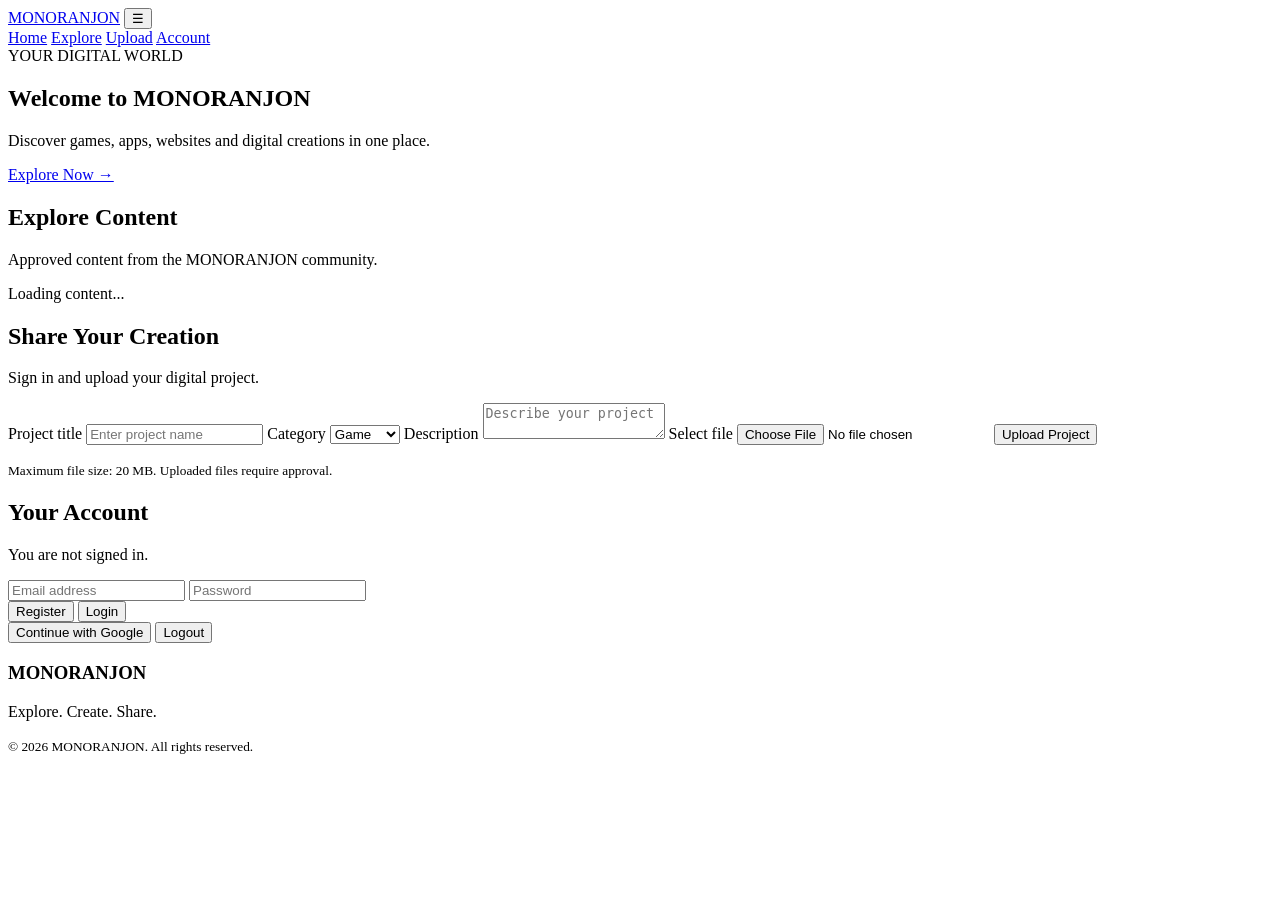
==== index.html @ ef58f699 "index.html" ====
<!DOCTYPE html>
<html lang="bn">
<head>
  <meta charset="UTF-8">
  <meta name="viewport" content="width=device-width, initial-scale=1.0">
  <meta name="theme-color" content="#101027">
  <title>MONORANJON — Digital World</title>
  <link rel="stylesheet" href="style.css">
</head>
<body>
  <header class="header">
    <a class="logo" href="/">MONO<span>RANJON</span></a>
    <button id="menuBtn" class="menu-btn">☰</button>
    <nav id="nav">
      <a href="#home">Home</a>
      <a href="#explore">Explore</a>
      <a href="#upload">Upload</a>
      <a href="#account">Account</a>
    </nav>
  </header>

  <main>
    <section class="hero" id="home">
      <div class="hero-content">
        <span class="tag">YOUR DIGITAL WORLD</span>
        <h1>Welcome to <span>MONORANJON</span></h1>
        <p>Discover games, apps, websites and digital creations in one place.</p>
        <a href="#explore" class="primary-btn">Explore Now →</a>
      </div>
    </section>

    <section class="section" id="explore">
      <h2>Explore Content</h2>
      <p class="muted">Approved content from the MONORANJON community.</p>
      <div id="contentList" class="content-grid">
        <p>Loading content...</p>
      </div>
    </section>

    <section class="section upload-section" id="upload">
      <h2>Share Your Creation</h2>
      <p class="muted">Sign in and upload your digital project.</p>

      <div class="panel">
        <label>Project title</label>
        <input id="title" type="text" placeholder="Enter project name">

        <label>Category</label>
        <select id="category">
          <option value="game">Game</option>
          <option value="app">App</option>
          <option value="website">Website</option>
          <option value="other">Other</option>
        </select>

        <label>Description</label>
        <textarea id="description" placeholder="Describe your project"></textarea>

        <label>Select file</label>
        <input id="file" type="file"
          accept=".zip,.html,.pdf,.png,.jpg,.jpeg,.mp4">

        <button id="uploadBtn" class="primary-btn full">
          Upload Project
        </button>
        <p id="uploadMessage" class="message"></p>
        <small>Maximum file size: 20 MB. Uploaded files require approval.</small>
      </div>
    </section>

    <section class="section" id="account">
      <h2>Your Account</h2>
      <div class="panel">
        <p id="userStatus">You are not signed in.</p>
        <input id="email" type="email" placeholder="Email address">
        <input id="password" type="password" placeholder="Password">
        <div class="button-row">
          <button id="registerBtn" class="primary-btn">Register</button>
          <button id="loginBtn" class="secondary-btn">Login</button>
        </div>
        <button id="googleBtn" class="google-btn">Continue with Google</button>
        <button id="logoutBtn" class="secondary-btn full hidden">Logout</button>
        <p id="authMessage" class="message"></p>
      </div>
    </section>
  </main>

  <footer>
    <h3>MONORANJON</h3>
    <p>Explore. Create. Share.</p>
    <small>© 2026 MONORANJON. All rights reserved.</small>
  </footer>

  <script type="module" src="app.js"></script>
</body>
</html>
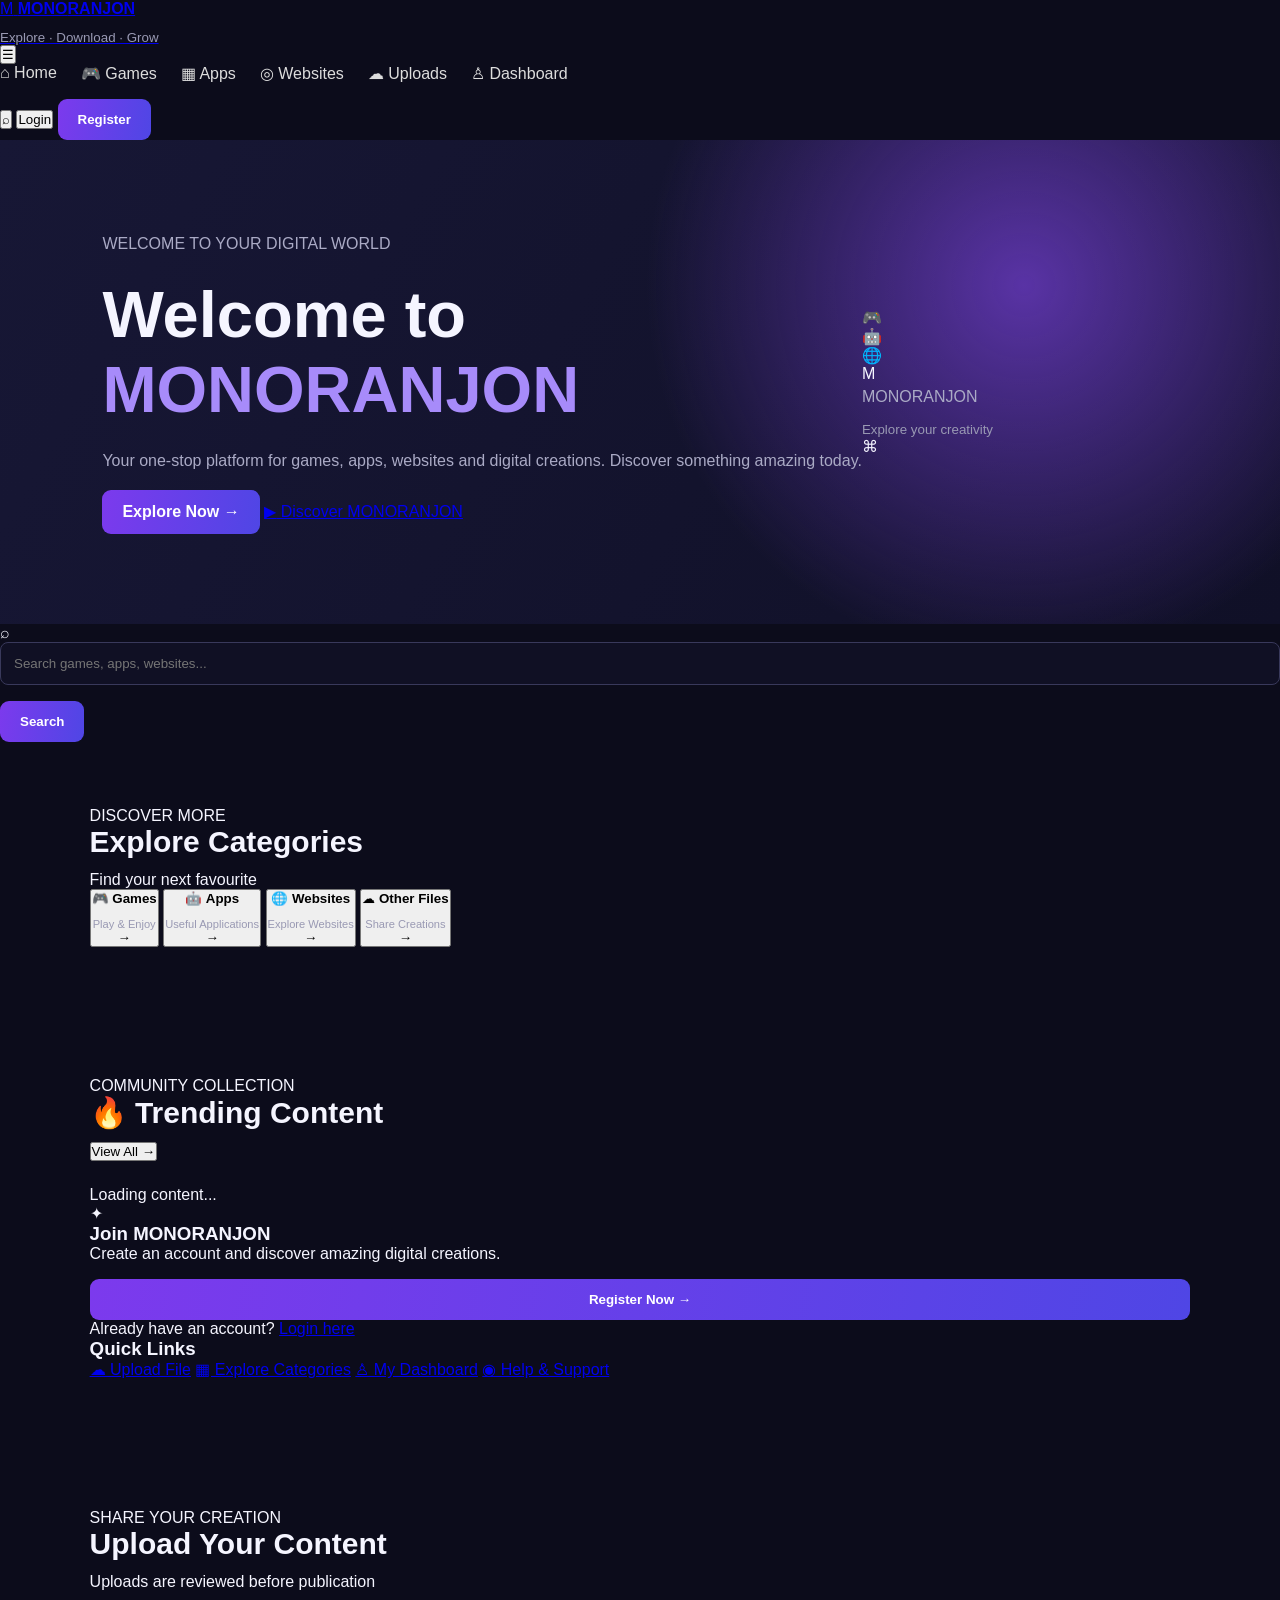
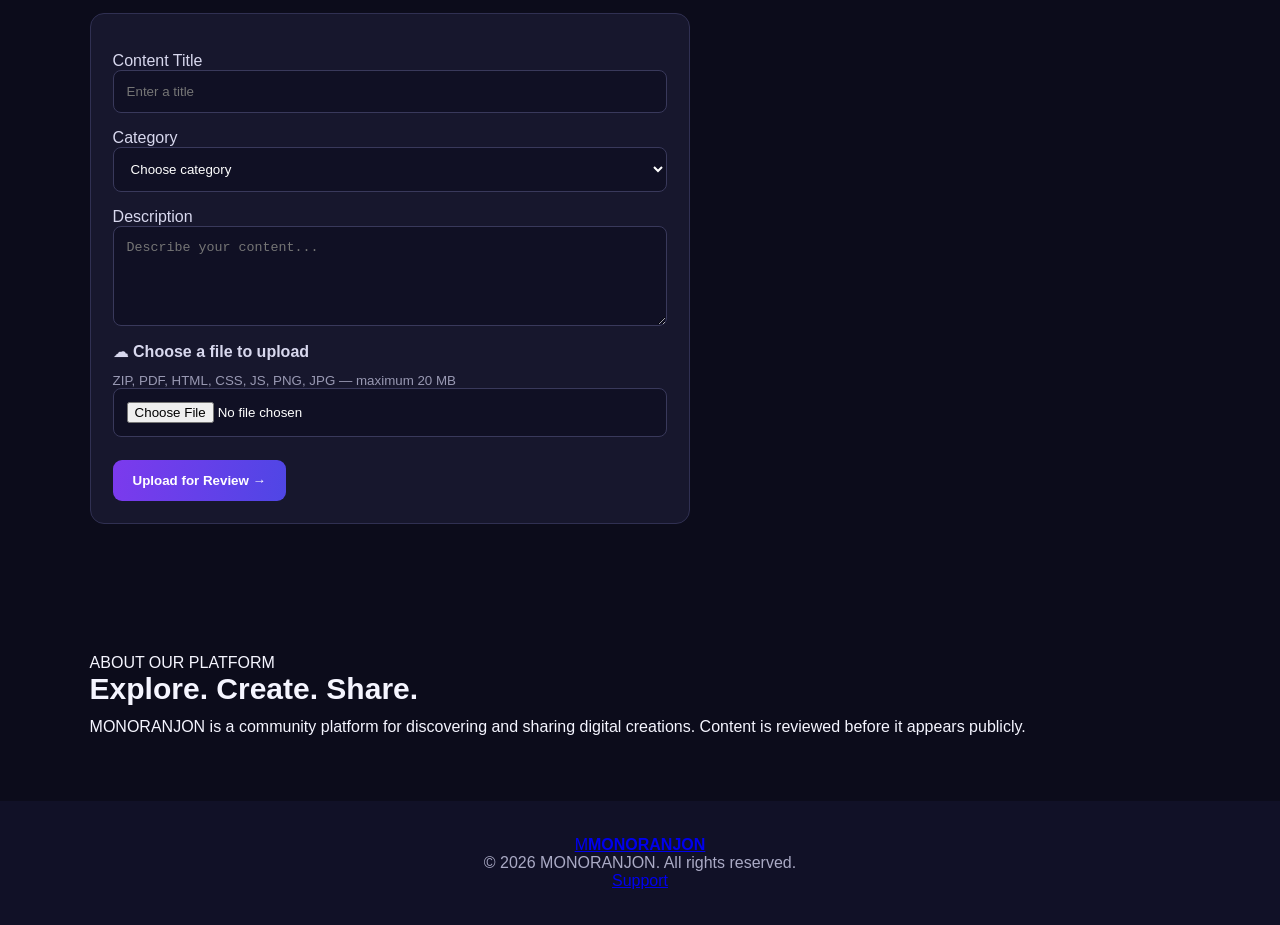
==== commit 60c05d38: "index.html" ====
--- a/index.html
+++ b/index.html
@@ -1,96 +1,222 @@
 <!DOCTYPE html>
-<html lang="bn">
+<html lang="en">
 <head>
   <meta charset="UTF-8">
   <meta name="viewport" content="width=device-width, initial-scale=1.0">
-  <meta name="theme-color" content="#101027">
-  <title>MONORANJON — Digital World</title>
+  <meta name="theme-color" content="#08071b">
+  <meta name="description" content="MONORANJON - Explore games, apps, websites and digital creations.">
+  <title>MONORANJON — Explore • Download • Grow</title>
   <link rel="stylesheet" href="style.css">
 </head>
 <body>
-  <header class="header">
-    <a class="logo" href="/">MONO<span>RANJON</span></a>
-    <button id="menuBtn" class="menu-btn">☰</button>
-    <nav id="nav">
-      <a href="#home">Home</a>
-      <a href="#explore">Explore</a>
-      <a href="#upload">Upload</a>
-      <a href="#account">Account</a>
-    </nav>
-  </header>
-
-  <main>
-    <section class="hero" id="home">
-      <div class="hero-content">
-        <span class="tag">YOUR DIGITAL WORLD</span>
-        <h1>Welcome to <span>MONORANJON</span></h1>
-        <p>Discover games, apps, websites and digital creations in one place.</p>
-        <a href="#explore" class="primary-btn">Explore Now →</a>
-      </div>
-    </section>
-
-    <section class="section" id="explore">
-      <h2>Explore Content</h2>
-      <p class="muted">Approved content from the MONORANJON community.</p>
-      <div id="contentList" class="content-grid">
-        <p>Loading content...</p>
-      </div>
-    </section>
-
-    <section class="section upload-section" id="upload">
-      <h2>Share Your Creation</h2>
-      <p class="muted">Sign in and upload your digital project.</p>
-
-      <div class="panel">
-        <label>Project title</label>
-        <input id="title" type="text" placeholder="Enter project name">
-
-        <label>Category</label>
-        <select id="category">
-          <option value="game">Game</option>
-          <option value="app">App</option>
-          <option value="website">Website</option>
-          <option value="other">Other</option>
-        </select>
-
-        <label>Description</label>
-        <textarea id="description" placeholder="Describe your project"></textarea>
-
-        <label>Select file</label>
-        <input id="file" type="file"
-          accept=".zip,.html,.pdf,.png,.jpg,.jpeg,.mp4">
-
-        <button id="uploadBtn" class="primary-btn full">
-          Upload Project
-        </button>
-        <p id="uploadMessage" class="message"></p>
-        <small>Maximum file size: 20 MB. Uploaded files require approval.</small>
-      </div>
-    </section>
-
-    <section class="section" id="account">
-      <h2>Your Account</h2>
-      <div class="panel">
-        <p id="userStatus">You are not signed in.</p>
-        <input id="email" type="email" placeholder="Email address">
-        <input id="password" type="password" placeholder="Password">
-        <div class="button-row">
-          <button id="registerBtn" class="primary-btn">Register</button>
-          <button id="loginBtn" class="secondary-btn">Login</button>
+
+<header class="topbar">
+  <a class="brand" href="index.html">
+    <span class="brand-icon">M</span>
+    <span><strong>MONO<span>RANJON</span></strong><small>Explore · Download · Grow</small></span>
+  </a>
+
+  <button class="menu-toggle" id="menuToggle" aria-label="Open menu">☰</button>
+
+  <nav class="nav" id="mainNav">
+    <a class="active" href="#home">⌂ Home</a>
+    <a href="#categories">🎮 Games</a>
+    <a href="#categories">▦ Apps</a>
+    <a href="#categories">◎ Websites</a>
+    <a href="#upload">☁ Uploads</a>
+    <a href="#account">♙ Dashboard</a>
+  </nav>
+
+  <div class="top-actions">
+    <button class="icon-btn" id="searchFocus" aria-label="Search">⌕</button>
+    <button class="outline-btn" id="loginOpen">Login</button>
+    <button class="primary-btn" id="registerOpen">Register</button>
+    <button class="outline-btn hidden" id="logoutBtn">Logout</button>
+  </div>
+</header>
+
+<main>
+  <section class="hero" id="home">
+    <div class="hero-copy">
+      <p class="eyebrow">WELCOME TO YOUR DIGITAL WORLD</p>
+      <h1>Welcome to<br><span>MONORANJON</span></h1>
+      <p class="hero-description">
+        Your one-stop platform for games, apps, websites and digital creations.
+        Discover something amazing today.
+      </p>
+      <div class="hero-buttons">
+        <a class="primary-btn large-btn" href="#categories">Explore Now <span>→</span></a>
+        <a class="watch-link" href="#about"><span class="play-icon">▶</span> Discover MONORANJON</a>
+      </div>
+    </div>
+    <div class="hero-art">
+      <div class="orbit orbit-one"></div>
+      <div class="orbit orbit-two"></div>
+      <div class="floating-symbol symbol-game">🎮</div>
+      <div class="floating-symbol symbol-app">🤖</div>
+      <div class="floating-symbol symbol-web">🌐</div>
+      <div class="laptop">
+        <div class="laptop-screen">
+          <div class="screen-logo">M</div>
+          <p>MONORANJON</p>
+          <small>Explore your creativity</small>
         </div>
-        <button id="googleBtn" class="google-btn">Continue with Google</button>
-        <button id="logoutBtn" class="secondary-btn full hidden">Logout</button>
-        <p id="authMessage" class="message"></p>
-      </div>
-    </section>
-  </main>
-
-  <footer>
-    <h3>MONORANJON</h3>
-    <p>Explore. Create. Share.</p>
-    <small>© 2026 MONORANJON. All rights reserved.</small>
-  </footer>
-
-  <script type="module" src="app.js"></script>
+        <div class="laptop-base"></div>
+      </div>
+      <div class="floating-symbol symbol-code">⌘</div>
+    </div>
+  </section>
+
+  <section class="search-wrap">
+    <form class="search-box" id="searchForm">
+      <span>⌕</span>
+      <input id="searchInput" type="search" placeholder="Search games, apps, websites...">
+      <button class="primary-btn" type="submit">Search</button>
+    </form>
+  </section>
+
+  <section class="section" id="categories">
+    <div class="section-heading">
+      <div>
+        <p class="eyebrow">DISCOVER MORE</p>
+        <h2>Explore Categories</h2>
+      </div>
+      <span class="section-note">Find your next favourite</span>
+    </div>
+
+    <div class="category-grid">
+      <button class="category-card purple" data-category="game">
+        <span class="category-icon">🎮</span>
+        <span><strong>Games</strong><small>Play & Enjoy</small></span>
+        <b>→</b>
+      </button>
+      <button class="category-card blue" data-category="app">
+        <span class="category-icon">🤖</span>
+        <span><strong>Apps</strong><small>Useful Applications</small></span>
+        <b>→</b>
+      </button>
+      <button class="category-card green" data-category="website">
+        <span class="category-icon">🌐</span>
+        <span><strong>Websites</strong><small>Explore Websites</small></span>
+        <b>→</b>
+      </button>
+      <button class="category-card orange" data-category="other">
+        <span class="category-icon">☁</span>
+        <span><strong>Other Files</strong><small>Share Creations</small></span>
+        <b>→</b>
+      </button>
+    </div>
+  </section>
+
+  <section class="section content-layout" id="trending">
+    <div class="main-content">
+      <div class="section-heading">
+        <div>
+          <p class="eyebrow">COMMUNITY COLLECTION</p>
+          <h2>🔥 Trending Content</h2>
+        </div>
+        <button class="text-btn" id="showAllBtn">View All →</button>
+      </div>
+      <div class="content-grid" id="contentList">
+        <div class="empty-state">Loading content...</div>
+      </div>
+      <p class="status-message" id="contentMessage"></p>
+    </div>
+
+    <aside class="sidebar">
+      <div class="join-card" id="account">
+        <div class="join-icon">✦</div>
+        <h3 id="accountTitle">Join MONORANJON</h3>
+        <p id="accountDescription">Create an account and discover amazing digital creations.</p>
+        <button class="primary-btn full" id="sideRegister">Register Now →</button>
+        <p class="small-center" id="accountHint">Already have an account? <a href="#" id="sideLogin">Login here</a></p>
+      </div>
+
+      <div class="quick-card">
+        <h3>Quick Links</h3>
+        <a href="#upload">☁ Upload File</a>
+        <a href="#categories">▦ Explore Categories</a>
+        <a href="dashboard.html">♙ My Dashboard</a>
+        <a href="support.html">◉ Help & Support</a>
+      </div>
+    </aside>
+  </section>
+
+  <section class="section upload-section" id="upload">
+    <div class="section-heading">
+      <div>
+        <p class="eyebrow">SHARE YOUR CREATION</p>
+        <h2>Upload Your Content</h2>
+      </div>
+      <span class="section-note">Uploads are reviewed before publication</span>
+    </div>
+
+    <form class="upload-form panel" id="uploadForm">
+      <div class="form-grid">
+        <label>Content Title
+          <input id="uploadTitle" type="text" maxlength="80" placeholder="Enter a title" required>
+        </label>
+        <label>Category
+          <select id="uploadCategory" required>
+            <option value="">Choose category</option>
+            <option value="game">Game</option>
+            <option value="app">App</option>
+            <option value="website">Website</option>
+            <option value="other">Other</option>
+          </select>
+        </label>
+      </div>
+      <label>Description
+        <textarea id="uploadDescription" maxlength="500" rows="3" placeholder="Describe your content..." required></textarea>
+      </label>
+      <label class="file-picker">
+        <span class="file-icon">☁</span>
+        <strong>Choose a file to upload</strong>
+        <small id="fileName">ZIP, PDF, HTML, CSS, JS, PNG, JPG — maximum 20 MB</small>
+        <input id="uploadFile" type="file" required>
+      </label>
+      <button class="primary-btn large-btn" id="uploadBtn" type="submit">Upload for Review →</button>
+      <p class="status-message" id="uploadMessage"></p>
+    </form>
+  </section>
+
+  <section class="section about-section" id="about">
+    <p class="eyebrow">ABOUT OUR PLATFORM</p>
+    <h2>Explore. Create. Share.</h2>
+    <p>MONORANJON is a community platform for discovering and sharing digital creations. Content is reviewed before it appears publicly.</p>
+  </section>
+</main>
+
+<footer class="footer">
+  <a class="brand" href="#home"><span class="brand-icon">M</span><strong>MONORANJON</strong></a>
+  <p>© 2026 MONORANJON. All rights reserved.</p>
+  <a href="support.html">Support</a>
+</footer>
+
+<!-- Authentication dialog -->
+<dialog class="auth-dialog" id="authDialog">
+  <button class="dialog-close" id="dialogClose" aria-label="Close">×</button>
+  <div class="dialog-logo">M</div>
+  <h2 id="authHeading">Welcome Back</h2>
+  <p class="muted" id="authSubheading">Login to your account</p>
+
+  <form id="authForm">
+    <label id="nameLabel" class="hidden">Your Name
+      <input id="authName" type="text" placeholder="Your name">
+    </label>
+    <label>Email
+      <input id="authEmail" type="email" placeholder="Email address" required>
+    </label>
+    <label>Password
+      <input id="authPassword" type="password" minlength="6" placeholder="At least 6 characters" required>
+    </label>
+    <button class="primary-btn full" id="authSubmit" type="submit">Login</button>
+  </form>
+  <button class="google-btn full" id="googleBtn">Continue with Google</button>
+  <p class="status-message" id="authMessage"></p>
+  <p class="small-center" id="authSwitch">New here? <a href="#" id="switchAuth">Create an account</a></p>
+</dialog>
+
+<script type="module" src="app.js"></script>
 </body>
 </html>
--- a/style.css
+++ b/style.css
@@ -0,0 +1,212 @@
+* {
+  box-sizing: border-box;
+  margin: 0;
+  padding: 0;
+}
+
+html { scroll-behavior: smooth; }
+
+body {
+  background: #0c0c1b;
+  color: #f5f5ff;
+  font-family: Arial, sans-serif;
+}
+
+.header {
+  position: sticky;
+  top: 0;
+  z-index: 10;
+  display: flex;
+  justify-content: space-between;
+  align-items: center;
+  padding: 18px 7%;
+  background: #111127;
+  border-bottom: 1px solid #29294a;
+}
+
+.logo {
+  color: white;
+  font-size: 22px;
+  font-weight: 900;
+  text-decoration: none;
+}
+
+.logo span, .hero h1 span { color: #a78bfa; }
+
+nav {
+  display: flex;
+  gap: 24px;
+}
+
+nav a {
+  color: #ddd;
+  text-decoration: none;
+}
+
+nav a:hover { color: #a78bfa; }
+
+.menu-btn {
+  display: none;
+  background: transparent;
+  border: 0;
+  color: white;
+  font-size: 25px;
+}
+
+.hero {
+  min-height: 430px;
+  padding: 90px 8%;
+  display: flex;
+  align-items: center;
+  background:
+    radial-gradient(circle at 80% 30%, #5933a5, transparent 35%),
+    linear-gradient(120deg, #171735, #101027);
+}
+
+.hero-content { max-width: 700px; }
+
+.tag {
+  color: #c4b5fd;
+  letter-spacing: 3px;
+  font-size: 12px;
+}
+
+.hero h1 {
+  font-size: clamp(36px, 7vw, 65px);
+  margin: 20px 0;
+}
+
+.hero p, .muted {
+  color: #aaaac5;
+  line-height: 1.7;
+}
+
+.primary-btn, .secondary-btn, .google-btn {
+  display: inline-block;
+  padding: 13px 20px;
+  border: 0;
+  border-radius: 9px;
+  cursor: pointer;
+  font-weight: bold;
+  margin-top: 16px;
+  text-decoration: none;
+}
+
+.primary-btn {
+  color: white;
+  background: linear-gradient(100deg, #7c3aed, #4f46e5);
+}
+
+.secondary-btn {
+  color: white;
+  background: #343451;
+}
+
+.google-btn {
+  color: white;
+  background: #282843;
+  width: 100%;
+}
+
+.section {
+  padding: 65px 7%;
+}
+
+.section h2 {
+  font-size: 30px;
+  margin-bottom: 12px;
+}
+
+.content-grid {
+  display: grid;
+  grid-template-columns: repeat(auto-fit, minmax(220px, 1fr));
+  gap: 18px;
+  margin-top: 25px;
+}
+
+.content-card, .panel {
+  padding: 22px;
+  background: #17172d;
+  border: 1px solid #303052;
+  border-radius: 14px;
+}
+
+.content-card h3 { margin-bottom: 10px; }
+.content-card p { color: #aaaac5; line-height: 1.6; }
+.content-card a { color: #c4b5fd; display: inline-block; margin-top: 12px; }
+
+.panel {
+  max-width: 600px;
+  margin-top: 22px;
+}
+
+label {
+  display: block;
+  margin-top: 16px;
+  margin-bottom: 7px;
+  color: #d8d8ee;
+}
+
+input, select, textarea {
+  display: block;
+  width: 100%;
+  padding: 13px;
+  border: 1px solid #39395b;
+  border-radius: 8px;
+  background: #101024;
+  color: white;
+  outline: none;
+}
+
+textarea {
+  min-height: 100px;
+  resize: vertical;
+}
+
+input:focus, textarea:focus, select:focus {
+  border-color: #a78bfa;
+}
+
+.full { width: 100%; }
+
+.button-row {
+  display: flex;
+  gap: 12px;
+}
+
+.message {
+  color: #c4b5fd;
+  margin-top: 12px;
+  overflow-wrap: anywhere;
+}
+
+small { color: #9999b3; display: block; margin-top: 12px; }
+.hidden { display: none !important; }
+
+footer {
+  text-align: center;
+  padding: 35px 15px;
+  background: #111127;
+  color: #aaaac5;
+}
+
+footer h3 { color: white; margin-bottom: 10px; }
+
+@media(max-width: 650px) {
+  .header { padding: 16px 5%; }
+  .menu-btn { display: block; }
+  nav {
+    display: none;
+    position: absolute;
+    top: 60px;
+    left: 0;
+    width: 100%;
+    padding: 20px;
+    background: #111127;
+    flex-direction: column;
+  }
+  nav.open { display: flex; }
+  .hero { padding: 75px 6%; }
+  .section { padding: 45px 6%; }
+  .button-row { flex-direction: column; gap: 0; }
+}
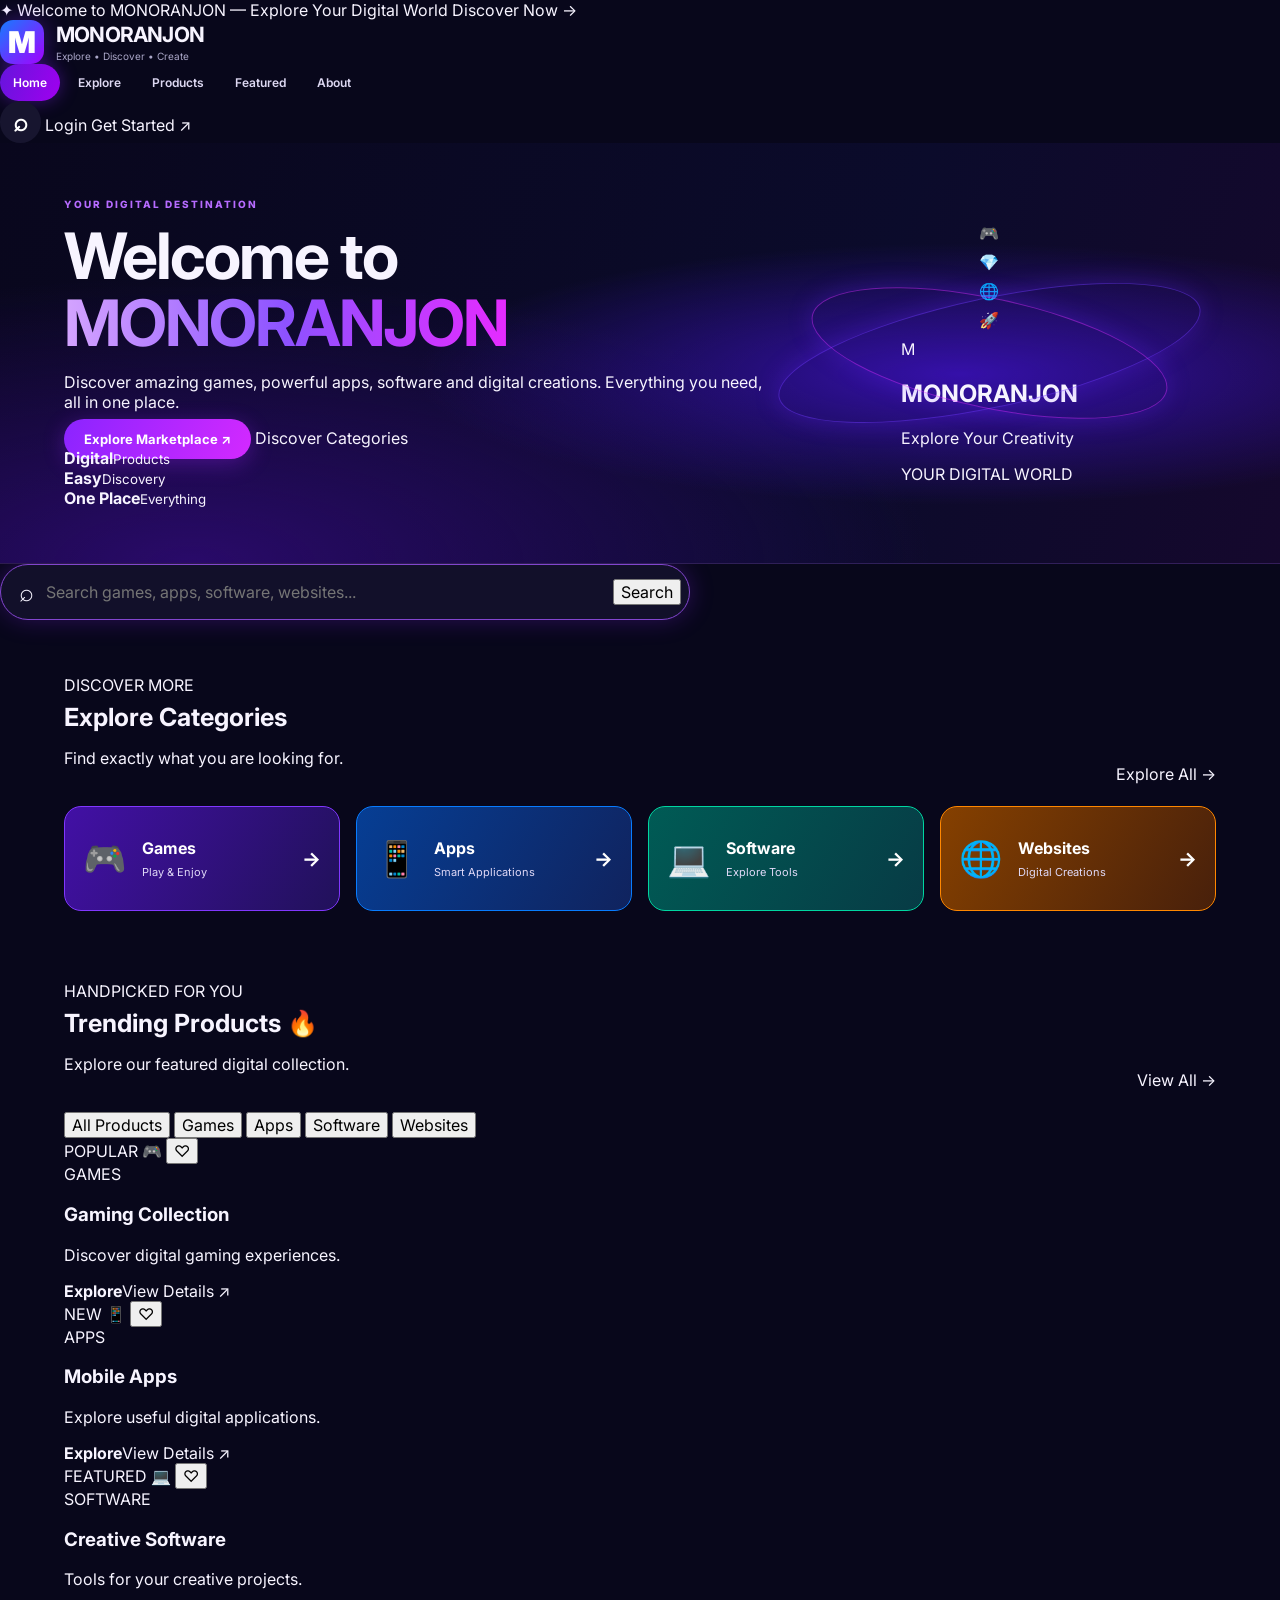
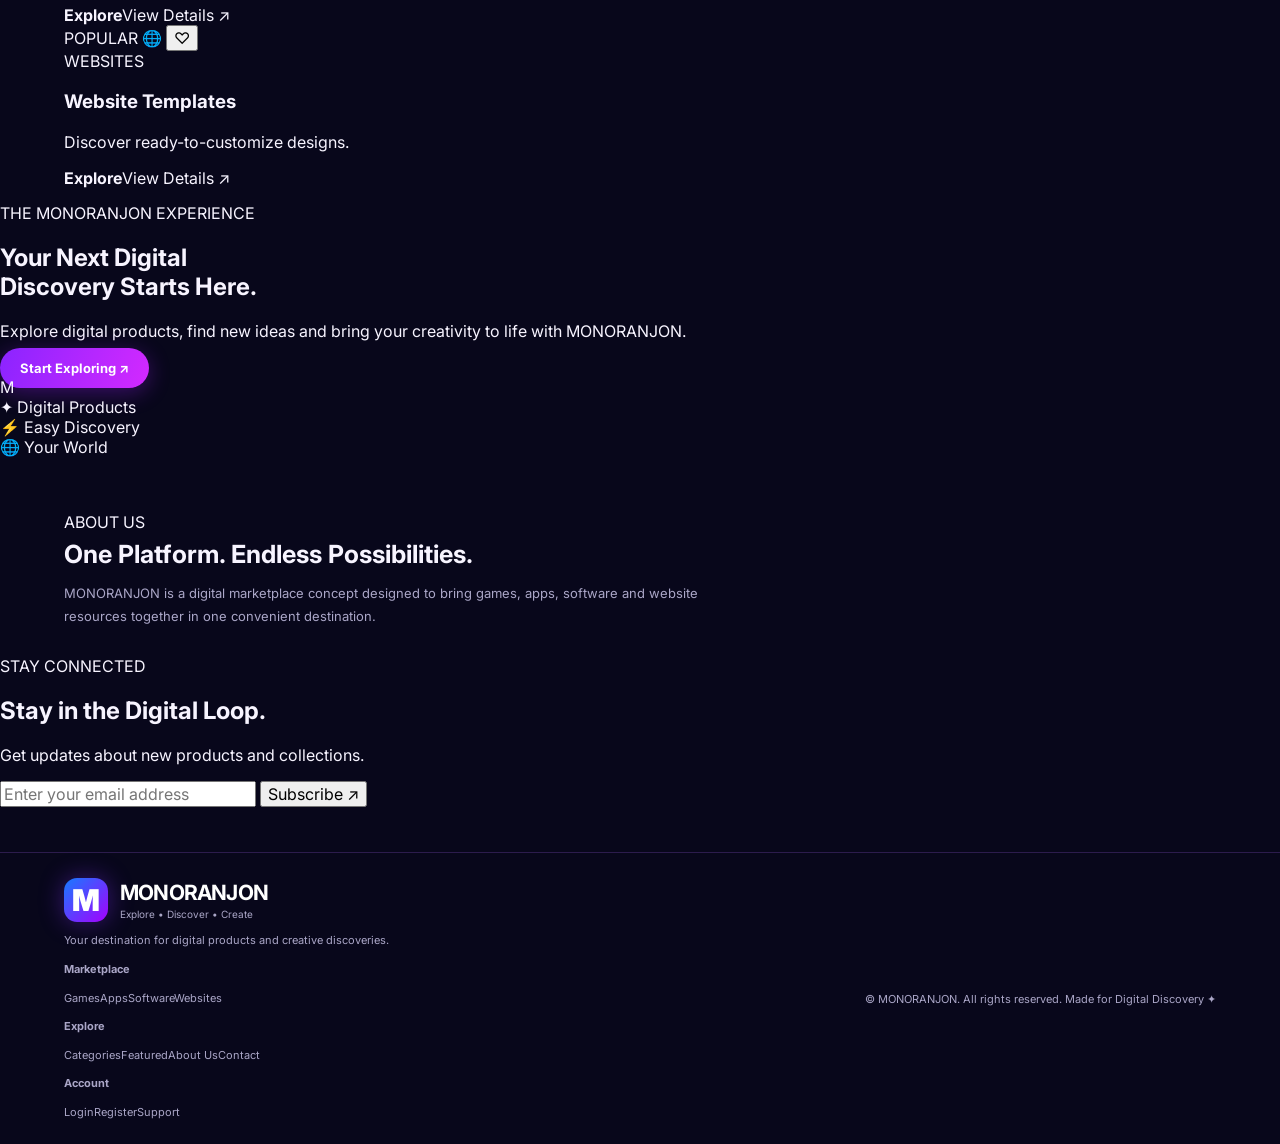
==== commit 23677046: "index.html" ====
--- a/index.html
+++ b/index.html
@@ -3,220 +3,269 @@
 <head>
   <meta charset="UTF-8">
   <meta name="viewport" content="width=device-width, initial-scale=1.0">
-  <meta name="theme-color" content="#08071b">
-  <meta name="description" content="MONORANJON - Explore games, apps, websites and digital creations.">
-  <title>MONORANJON — Explore • Download • Grow</title>
+  <meta name="theme-color" content="#090817">
+  <meta name="description" content="MONORANJON - Discover games, apps, software and digital products.">
+  <title>MONORANJON — Digital Marketplace</title>
+  <link rel="preconnect" href="https://fonts.googleapis.com">
+  <link rel="preconnect" href="https://fonts.gstatic.com" crossorigin>
+  <link href="https://fonts.googleapis.com/css2?family=Inter:wght@400;500;600;700;800;900&display=swap" rel="stylesheet">
   <link rel="stylesheet" href="style.css">
 </head>
 <body>
 
-<header class="topbar">
-  <a class="brand" href="index.html">
-    <span class="brand-icon">M</span>
-    <span><strong>MONO<span>RANJON</span></strong><small>Explore · Download · Grow</small></span>
-  </a>
-
-  <button class="menu-toggle" id="menuToggle" aria-label="Open menu">☰</button>
-
-  <nav class="nav" id="mainNav">
-    <a class="active" href="#home">⌂ Home</a>
-    <a href="#categories">🎮 Games</a>
-    <a href="#categories">▦ Apps</a>
-    <a href="#categories">◎ Websites</a>
-    <a href="#upload">☁ Uploads</a>
-    <a href="#account">♙ Dashboard</a>
-  </nav>
-
-  <div class="top-actions">
-    <button class="icon-btn" id="searchFocus" aria-label="Search">⌕</button>
-    <button class="outline-btn" id="loginOpen">Login</button>
-    <button class="primary-btn" id="registerOpen">Register</button>
-    <button class="outline-btn hidden" id="logoutBtn">Logout</button>
+  <div class="announcement">
+    <span>✦</span> Welcome to MONORANJON — Explore Your Digital World
+    <span class="announcement-link">Discover Now →</span>
   </div>
-</header>
-
-<main>
-  <section class="hero" id="home">
-    <div class="hero-copy">
-      <p class="eyebrow">WELCOME TO YOUR DIGITAL WORLD</p>
-      <h1>Welcome to<br><span>MONORANJON</span></h1>
-      <p class="hero-description">
-        Your one-stop platform for games, apps, websites and digital creations.
-        Discover something amazing today.
-      </p>
-      <div class="hero-buttons">
-        <a class="primary-btn large-btn" href="#categories">Explore Now <span>→</span></a>
-        <a class="watch-link" href="#about"><span class="play-icon">▶</span> Discover MONORANJON</a>
-      </div>
+
+  <header class="header">
+    <a class="brand" href="#home">
+      <span class="brand-icon">M</span>
+      <span class="brand-text">
+        <strong>MONORANJON</strong>
+        <small>Explore • Discover • Create</small>
+      </span>
+    </a>
+
+    <button class="menu-toggle" id="menuToggle" aria-label="Toggle menu">☰</button>
+
+    <nav class="nav" id="nav">
+      <a class="active" href="#home">Home</a>
+      <a href="#categories">Explore</a>
+      <a href="#products">Products</a>
+      <a href="#featured">Featured</a>
+      <a href="#about">About</a>
+    </nav>
+
+    <div class="header-actions">
+      <button class="icon-btn" id="headerSearch" aria-label="Search">⌕</button>
+      <a class="login-btn" href="#account">Login</a>
+      <a class="signup-btn" href="#account">Get Started ↗</a>
     </div>
-    <div class="hero-art">
-      <div class="orbit orbit-one"></div>
-      <div class="orbit orbit-two"></div>
-      <div class="floating-symbol symbol-game">🎮</div>
-      <div class="floating-symbol symbol-app">🤖</div>
-      <div class="floating-symbol symbol-web">🌐</div>
-      <div class="laptop">
-        <div class="laptop-screen">
-          <div class="screen-logo">M</div>
-          <p>MONORANJON</p>
-          <small>Explore your creativity</small>
-        </div>
-        <div class="laptop-base"></div>
-      </div>
-      <div class="floating-symbol symbol-code">⌘</div>
-    </div>
-  </section>
-
-  <section class="search-wrap">
-    <form class="search-box" id="searchForm">
-      <span>⌕</span>
-      <input id="searchInput" type="search" placeholder="Search games, apps, websites...">
-      <button class="primary-btn" type="submit">Search</button>
-    </form>
-  </section>
-
-  <section class="section" id="categories">
-    <div class="section-heading">
-      <div>
-        <p class="eyebrow">DISCOVER MORE</p>
-        <h2>Explore Categories</h2>
-      </div>
-      <span class="section-note">Find your next favourite</span>
-    </div>
-
-    <div class="category-grid">
-      <button class="category-card purple" data-category="game">
-        <span class="category-icon">🎮</span>
-        <span><strong>Games</strong><small>Play & Enjoy</small></span>
-        <b>→</b>
-      </button>
-      <button class="category-card blue" data-category="app">
-        <span class="category-icon">🤖</span>
-        <span><strong>Apps</strong><small>Useful Applications</small></span>
-        <b>→</b>
-      </button>
-      <button class="category-card green" data-category="website">
-        <span class="category-icon">🌐</span>
-        <span><strong>Websites</strong><small>Explore Websites</small></span>
-        <b>→</b>
-      </button>
-      <button class="category-card orange" data-category="other">
-        <span class="category-icon">☁</span>
-        <span><strong>Other Files</strong><small>Share Creations</small></span>
-        <b>→</b>
-      </button>
-    </div>
-  </section>
-
-  <section class="section content-layout" id="trending">
-    <div class="main-content">
+  </header>
+
+  <main>
+    <section class="hero" id="home">
+      <div class="hero-glow"></div>
+      <div class="hero-content">
+        <div class="eyebrow"><span class="live-dot"></span> YOUR DIGITAL DESTINATION</div>
+        <h1>Welcome to<br><span>MONORANJON</span></h1>
+        <p>
+          Discover amazing games, powerful apps, software and
+          digital creations. Everything you need, all in one place.
+        </p>
+        <div class="hero-actions">
+          <a href="#products" class="primary-btn">Explore Marketplace ↗</a>
+          <a href="#categories" class="secondary-btn">Discover Categories</a>
+        </div>
+        <div class="hero-stats">
+          <div><strong>Digital</strong><small>Products</small></div>
+          <div><strong>Easy</strong><small>Discovery</small></div>
+          <div><strong>One Place</strong><small>Everything</small></div>
+        </div>
+      </div>
+
+      <div class="hero-art">
+        <div class="orbit orbit-one"></div>
+        <div class="orbit orbit-two"></div>
+        <div class="float-icon float-one">🎮</div>
+        <div class="float-icon float-two">💎</div>
+        <div class="float-icon float-three">🌐</div>
+        <div class="float-icon float-four">🚀</div>
+        <div class="digital-card">
+          <div class="card-logo">M</div>
+          <h2>MONORANJON</h2>
+          <p>Explore Your Creativity</p>
+          <div class="card-line"></div>
+          <span class="card-caption">YOUR DIGITAL WORLD</span>
+        </div>
+      </div>
+    </section>
+
+    <section class="search-section">
+      <div class="search-box">
+        <span>⌕</span>
+        <input id="searchInput" type="search"
+          placeholder="Search games, apps, software, websites...">
+        <button id="searchButton">Search</button>
+      </div>
+    </section>
+
+    <section class="section" id="categories">
       <div class="section-heading">
         <div>
-          <p class="eyebrow">COMMUNITY COLLECTION</p>
-          <h2>🔥 Trending Content</h2>
-        </div>
-        <button class="text-btn" id="showAllBtn">View All →</button>
-      </div>
-      <div class="content-grid" id="contentList">
-        <div class="empty-state">Loading content...</div>
-      </div>
-      <p class="status-message" id="contentMessage"></p>
+          <span class="section-label">DISCOVER MORE</span>
+          <h2>Explore Categories</h2>
+          <p>Find exactly what you are looking for.</p>
+        </div>
+        <a href="#products" class="view-link">Explore All →</a>
+      </div>
+
+      <div class="category-grid">
+        <button class="category-card purple" data-category="Games">
+          <span class="category-icon">🎮</span>
+          <span><strong>Games</strong><small>Play & Enjoy</small></span>
+          <b>→</b>
+        </button>
+        <button class="category-card blue" data-category="Apps">
+          <span class="category-icon">📱</span>
+          <span><strong>Apps</strong><small>Smart Applications</small></span>
+          <b>→</b>
+        </button>
+        <button class="category-card green" data-category="Software">
+          <span class="category-icon">💻</span>
+          <span><strong>Software</strong><small>Explore Tools</small></span>
+          <b>→</b>
+        </button>
+        <button class="category-card orange" data-category="Websites">
+          <span class="category-icon">🌐</span>
+          <span><strong>Websites</strong><small>Digital Creations</small></span>
+          <b>→</b>
+        </button>
+      </div>
+    </section>
+
+    <section class="section products-section" id="products">
+      <div class="section-heading">
+        <div>
+          <span class="section-label">HANDPICKED FOR YOU</span>
+          <h2>Trending Products <span class="fire">🔥</span></h2>
+          <p>Explore our featured digital collection.</p>
+        </div>
+        <a href="#products" class="view-link" id="resetProducts">View All →</a>
+      </div>
+
+      <div class="filter-bar">
+        <button class="filter active" data-filter="All">All Products</button>
+        <button class="filter" data-filter="Games">Games</button>
+        <button class="filter" data-filter="Apps">Apps</button>
+        <button class="filter" data-filter="Software">Software</button>
+        <button class="filter" data-filter="Websites">Websites</button>
+      </div>
+
+      <div class="product-grid" id="productGrid">
+        <article class="product-card" data-category="Games" data-name="gaming collection">
+          <div class="product-image game-image">
+            <span class="product-tag">POPULAR</span>
+            <span class="product-emoji">🎮</span>
+            <button class="heart-btn" aria-label="Save product">♡</button>
+          </div>
+          <div class="product-info">
+            <span class="product-category">GAMES</span>
+            <h3>Gaming Collection</h3>
+            <p>Discover digital gaming experiences.</p>
+            <div class="product-bottom">
+              <strong>Explore</strong><a href="#contact">View Details ↗</a>
+            </div>
+          </div>
+        </article>
+
+        <article class="product-card" data-category="Apps" data-name="mobile app collection">
+          <div class="product-image app-image">
+            <span class="product-tag">NEW</span>
+            <span class="product-emoji">📱</span>
+            <button class="heart-btn" aria-label="Save product">♡</button>
+          </div>
+          <div class="product-info">
+            <span class="product-category">APPS</span>
+            <h3>Mobile Apps</h3>
+            <p>Explore useful digital applications.</p>
+            <div class="product-bottom">
+              <strong>Explore</strong><a href="#contact">View Details ↗</a>
+            </div>
+          </div>
+        </article>
+
+        <article class="product-card" data-category="Software" data-name="creative software tools">
+          <div class="product-image software-image">
+            <span class="product-tag">FEATURED</span>
+            <span class="product-emoji">💻</span>
+            <button class="heart-btn" aria-label="Save product">♡</button>
+          </div>
+          <div class="product-info">
+            <span class="product-category">SOFTWARE</span>
+            <h3>Creative Software</h3>
+            <p>Tools for your creative projects.</p>
+            <div class="product-bottom">
+              <strong>Explore</strong><a href="#contact">View Details ↗</a>
+            </div>
+          </div>
+        </article>
+
+        <article class="product-card" data-category="Websites" data-name="website templates">
+          <div class="product-image website-image">
+            <span class="product-tag">POPULAR</span>
+            <span class="product-emoji">🌐</span>
+            <button class="heart-btn" aria-label="Save product">♡</button>
+          </div>
+          <div class="product-info">
+            <span class="product-category">WEBSITES</span>
+            <h3>Website Templates</h3>
+            <p>Discover ready-to-customize designs.</p>
+            <div class="product-bottom">
+              <strong>Explore</strong><a href="#contact">View Details ↗</a>
+            </div>
+          </div>
+        </article>
+      </div>
+      <p class="empty-message" id="emptyMessage" hidden>No matching products found. Try another search.</p>
+    </section>
+
+    <section class="featured-section" id="featured">
+      <div class="featured-copy">
+        <span class="section-label">THE MONORANJON EXPERIENCE</span>
+        <h2>Your Next Digital<br><span>Discovery Starts Here.</span></h2>
+        <p>Explore digital products, find new ideas and bring your creativity to life with MONORANJON.</p>
+        <a href="#products" class="primary-btn">Start Exploring ↗</a>
+      </div>
+      <div class="featured-visual">
+        <div class="feature-orb">M</div>
+        <div class="feature-chip chip-a">✦ Digital Products</div>
+        <div class="feature-chip chip-b">⚡ Easy Discovery</div>
+        <div class="feature-chip chip-c">🌐 Your World</div>
+      </div>
+    </section>
+
+    <section class="section about-section" id="about">
+      <span class="section-label">ABOUT US</span>
+      <h2>One Platform. Endless Possibilities.</h2>
+      <p>MONORANJON is a digital marketplace concept designed to bring games, apps, software and website resources together in one convenient destination.</p>
+    </section>
+
+    <section class="newsletter" id="contact">
+      <div>
+        <span class="section-label">STAY CONNECTED</span>
+        <h2>Stay in the Digital Loop.</h2>
+        <p>Get updates about new products and collections.</p>
+      </div>
+      <form id="newsletterForm">
+        <input type="email" placeholder="Enter your email address" required>
+        <button type="submit">Subscribe ↗</button>
+      </form>
+    </section>
+  </main>
+
+  <footer class="footer">
+    <div class="footer-main">
+      <div class="footer-brand">
+        <a class="brand" href="#home">
+          <span class="brand-icon">M</span>
+          <span class="brand-text"><strong>MONORANJON</strong><small>Explore • Discover • Create</small></span>
+        </a>
+        <p>Your destination for digital products and creative discoveries.</p>
+      </div>
+      <div><h4>Marketplace</h4><a href="#products">Games</a><a href="#products">Apps</a><a href="#products">Software</a><a href="#products">Websites</a></div>
+      <div><h4>Explore</h4><a href="#categories">Categories</a><a href="#featured">Featured</a><a href="#about">About Us</a><a href="#contact">Contact</a></div>
+      <div><h4>Account</h4><a href="#account">Login</a><a href="#account">Register</a><a href="#contact">Support</a></div>
     </div>
-
-    <aside class="sidebar">
-      <div class="join-card" id="account">
-        <div class="join-icon">✦</div>
-        <h3 id="accountTitle">Join MONORANJON</h3>
-        <p id="accountDescription">Create an account and discover amazing digital creations.</p>
-        <button class="primary-btn full" id="sideRegister">Register Now →</button>
-        <p class="small-center" id="accountHint">Already have an account? <a href="#" id="sideLogin">Login here</a></p>
-      </div>
-
-      <div class="quick-card">
-        <h3>Quick Links</h3>
-        <a href="#upload">☁ Upload File</a>
-        <a href="#categories">▦ Explore Categories</a>
-        <a href="dashboard.html">♙ My Dashboard</a>
-        <a href="support.html">◉ Help & Support</a>
-      </div>
-    </aside>
-  </section>
-
-  <section class="section upload-section" id="upload">
-    <div class="section-heading">
-      <div>
-        <p class="eyebrow">SHARE YOUR CREATION</p>
-        <h2>Upload Your Content</h2>
-      </div>
-      <span class="section-note">Uploads are reviewed before publication</span>
+    <div class="footer-bottom">
+      <span>© <span id="year"></span> MONORANJON. All rights reserved.</span>
+      <span>Made for Digital Discovery ✦</span>
     </div>
-
-    <form class="upload-form panel" id="uploadForm">
-      <div class="form-grid">
-        <label>Content Title
-          <input id="uploadTitle" type="text" maxlength="80" placeholder="Enter a title" required>
-        </label>
-        <label>Category
-          <select id="uploadCategory" required>
-            <option value="">Choose category</option>
-            <option value="game">Game</option>
-            <option value="app">App</option>
-            <option value="website">Website</option>
-            <option value="other">Other</option>
-          </select>
-        </label>
-      </div>
-      <label>Description
-        <textarea id="uploadDescription" maxlength="500" rows="3" placeholder="Describe your content..." required></textarea>
-      </label>
-      <label class="file-picker">
-        <span class="file-icon">☁</span>
-        <strong>Choose a file to upload</strong>
-        <small id="fileName">ZIP, PDF, HTML, CSS, JS, PNG, JPG — maximum 20 MB</small>
-        <input id="uploadFile" type="file" required>
-      </label>
-      <button class="primary-btn large-btn" id="uploadBtn" type="submit">Upload for Review →</button>
-      <p class="status-message" id="uploadMessage"></p>
-    </form>
-  </section>
-
-  <section class="section about-section" id="about">
-    <p class="eyebrow">ABOUT OUR PLATFORM</p>
-    <h2>Explore. Create. Share.</h2>
-    <p>MONORANJON is a community platform for discovering and sharing digital creations. Content is reviewed before it appears publicly.</p>
-  </section>
-</main>
-
-<footer class="footer">
-  <a class="brand" href="#home"><span class="brand-icon">M</span><strong>MONORANJON</strong></a>
-  <p>© 2026 MONORANJON. All rights reserved.</p>
-  <a href="support.html">Support</a>
-</footer>
-
-<!-- Authentication dialog -->
-<dialog class="auth-dialog" id="authDialog">
-  <button class="dialog-close" id="dialogClose" aria-label="Close">×</button>
-  <div class="dialog-logo">M</div>
-  <h2 id="authHeading">Welcome Back</h2>
-  <p class="muted" id="authSubheading">Login to your account</p>
-
-  <form id="authForm">
-    <label id="nameLabel" class="hidden">Your Name
-      <input id="authName" type="text" placeholder="Your name">
-    </label>
-    <label>Email
-      <input id="authEmail" type="email" placeholder="Email address" required>
-    </label>
-    <label>Password
-      <input id="authPassword" type="password" minlength="6" placeholder="At least 6 characters" required>
-    </label>
-    <button class="primary-btn full" id="authSubmit" type="submit">Login</button>
-  </form>
-  <button class="google-btn full" id="googleBtn">Continue with Google</button>
-  <p class="status-message" id="authMessage"></p>
-  <p class="small-center" id="authSwitch">New here? <a href="#" id="switchAuth">Create an account</a></p>
-</dialog>
-
-<script type="module" src="app.js"></script>
+  </footer>
+
+  <div class="toast" id="toast" role="status" aria-live="polite"></div>
+
+  <script src="app.js"></script>
 </body>
 </html>
--- a/style.css
+++ b/style.css
@@ -1,212 +1,267 @@
-* {
-  box-sizing: border-box;
+@import url('https://fonts.googleapis.com/css2?family=Inter:wght@400;500;600;700;800;900&display=swap');
+
+:root {
+  --bg: #08071b;
+  --panel: #11102b;
+  --panel2: #171532;
+  --purple: #922cff;
+  --pink: #d52cff;
+  --blue: #168cff;
+  --text: #f7f4ff;
+  --muted: #aaa6c7;
+  --border: rgba(174,105,255,.22);
+}
+
+* { box-sizing: border-box; }
+html { scroll-behavior: smooth; }
+body {
   margin: 0;
-  padding: 0;
-}
-
-html { scroll-behavior: smooth; }
-
-body {
-  background: #0c0c1b;
-  color: #f5f5ff;
-  font-family: Arial, sans-serif;
-}
-
-.header {
+  background: var(--bg);
+  color: var(--text);
+  font-family: Inter, Arial, sans-serif;
+}
+a { color: inherit; text-decoration: none; }
+button, input, textarea, select { font: inherit; }
+button { cursor: pointer; }
+.hidden { display: none !important; }
+
+.topbar {
+  min-height: 78px;
+  padding: 12px 5%;
+  display: flex;
+  align-items: center;
+  justify-content: space-between;
+  gap: 22px;
   position: sticky;
   top: 0;
-  z-index: 10;
-  display: flex;
-  justify-content: space-between;
-  align-items: center;
-  padding: 18px 7%;
-  background: #111127;
-  border-bottom: 1px solid #29294a;
-}
-
-.logo {
+  z-index: 20;
+  background: rgba(8,7,27,.94);
+  border-bottom: 1px solid var(--border);
+  backdrop-filter: blur(16px);
+}
+.brand { display: flex; align-items: center; gap: 12px; flex-shrink: 0; }
+.brand strong { display: block; font-size: 21px; letter-spacing: -.8px; }
+.brand strong span { color: #d45aff; }
+.brand small { display: block; color: var(--muted); font-size: 10px; margin-top: 3px; }
+.brand-icon, .dialog-logo {
+  width: 44px; height: 44px; display: grid; place-items: center;
+  border-radius: 13px; font-size: 30px; font-weight: 900;
+  color: white; background: linear-gradient(135deg,#167bff,#a500ff);
+  box-shadow: 0 0 25px #802cff66;
+}
+.nav { display: flex; align-items: center; gap: 5px; }
+.nav a {
+  padding: 11px 13px; border-radius: 22px;
+  font-size: 12px; font-weight: 600; color: #ddd8f2;
+}
+.nav a:hover, .nav a.active {
+  background: linear-gradient(110deg,#6515dc,#a000ef);
+  box-shadow: 0 0 18px #8424ff66;
   color: white;
-  font-size: 22px;
-  font-weight: 900;
-  text-decoration: none;
-}
-
-.logo span, .hero h1 span { color: #a78bfa; }
-
-nav {
-  display: flex;
-  gap: 24px;
-}
-
-nav a {
-  color: #ddd;
-  text-decoration: none;
-}
-
-nav a:hover { color: #a78bfa; }
-
-.menu-btn {
-  display: none;
-  background: transparent;
-  border: 0;
-  color: white;
-  font-size: 25px;
-}
+}
+.top-actions { display: flex; align-items: center; gap: 10px; }
+.primary-btn, .outline-btn, .google-btn, .icon-btn {
+  border: 0; border-radius: 30px; padding: 12px 20px;
+  color: white; font-weight: 700; font-size: 13px;
+}
+.primary-btn {
+  background: linear-gradient(110deg,#8b24ff,#d329ff);
+  box-shadow: 0 5px 22px #a020ff55;
+}
+.primary-btn:hover { filter: brightness(1.15); transform: translateY(-1px); }
+.outline-btn, .google-btn {
+  background: transparent; border: 1px solid #9860e8;
+}
+.icon-btn { background: #17152f; font-size: 25px; padding: 6px 13px; }
+.menu-toggle { display: none; color: white; background: transparent; border: 0; font-size: 25px; }
 
 .hero {
-  min-height: 430px;
-  padding: 90px 8%;
-  display: flex;
-  align-items: center;
+  min-height: 355px; padding: 55px 5%;
+  display: flex; align-items: center; justify-content: space-between;
+  overflow: hidden; position: relative;
   background:
-    radial-gradient(circle at 80% 30%, #5933a5, transparent 35%),
-    linear-gradient(120deg, #171735, #101027);
-}
-
-.hero-content { max-width: 700px; }
-
-.tag {
-  color: #c4b5fd;
-  letter-spacing: 3px;
-  font-size: 12px;
-}
-
-.hero h1 {
-  font-size: clamp(36px, 7vw, 65px);
-  margin: 20px 0;
-}
-
-.hero p, .muted {
-  color: #aaaac5;
-  line-height: 1.7;
-}
-
-.primary-btn, .secondary-btn, .google-btn {
-  display: inline-block;
-  padding: 13px 20px;
-  border: 0;
-  border-radius: 9px;
-  cursor: pointer;
-  font-weight: bold;
-  margin-top: 16px;
-  text-decoration: none;
-}
-
-.primary-btn {
-  color: white;
-  background: linear-gradient(100deg, #7c3aed, #4f46e5);
-}
-
-.secondary-btn {
-  color: white;
-  background: #343451;
-}
-
-.google-btn {
-  color: white;
-  background: #282843;
-  width: 100%;
-}
-
-.section {
-  padding: 65px 7%;
-}
-
-.section h2 {
-  font-size: 30px;
-  margin-bottom: 12px;
-}
-
-.content-grid {
-  display: grid;
-  grid-template-columns: repeat(auto-fit, minmax(220px, 1fr));
-  gap: 18px;
-  margin-top: 25px;
-}
-
-.content-card, .panel {
-  padding: 22px;
-  background: #17172d;
-  border: 1px solid #303052;
-  border-radius: 14px;
-}
-
-.content-card h3 { margin-bottom: 10px; }
-.content-card p { color: #aaaac5; line-height: 1.6; }
-.content-card a { color: #c4b5fd; display: inline-block; margin-top: 12px; }
-
-.panel {
-  max-width: 600px;
-  margin-top: 22px;
-}
-
-label {
-  display: block;
-  margin-top: 16px;
-  margin-bottom: 7px;
-  color: #d8d8ee;
-}
-
-input, select, textarea {
-  display: block;
-  width: 100%;
-  padding: 13px;
-  border: 1px solid #39395b;
-  border-radius: 8px;
-  background: #101024;
-  color: white;
-  outline: none;
-}
-
-textarea {
-  min-height: 100px;
-  resize: vertical;
-}
-
-input:focus, textarea:focus, select:focus {
-  border-color: #a78bfa;
-}
-
+    radial-gradient(ellipse at 75% 55%,#3510a9 0%,transparent 40%),
+    radial-gradient(ellipse at 15% 100%,#290a69 0%,transparent 48%),
+    linear-gradient(110deg,#09071d,#0b0b2b 65%,#15082d);
+  border-bottom: 1px solid var(--border);
+}
+.hero-copy { max-width: 570px; position: relative; z-index: 2; }
+.eyebrow { color: #b66bff; font-size: 10px; font-weight: 800; letter-spacing: 2px; }
+.hero h1 { font-size: clamp(38px,5vw,65px); line-height: 1.04; margin: 13px 0; letter-spacing: -2px; }
+.hero h1 span {
+  background: linear-gradient(90deg,#d4a4ff,#8d52ff,#e52bff);
+  -webkit-background-clip: text; background-clip: text; color: transparent;
+}
+.hero-description { max-width: 470px; color: #d2cce9; line-height: 1.7; font-size: 15px; }
+.hero-buttons { display: flex; align-items: center; gap: 22px; margin-top: 25px; }
+.large-btn { padding: 15px 24px; display: inline-flex; justify-content: center; gap: 14px; }
+.watch-link { font-size: 12px; display: flex; align-items: center; gap: 10px; }
+.play-icon { border: 1px solid #a66cff; border-radius: 50%; padding: 12px; color: #d9a8ff; }
+
+.hero-art { width: 46%; height: 270px; position: relative; display: grid; place-items: center; }
+.orbit { position: absolute; width: 95%; height: 110px; border: 1px solid #7138ff77; border-radius: 50%; transform: rotate(-12deg); box-shadow: 0 0 25px #6c2aff44; }
+.orbit-two { width: 80%; transform: rotate(12deg); border-color: #d52cff77; }
+.laptop { position: relative; width: 270px; z-index: 2; transform: perspective(600px) rotateY(-12deg); }
+.laptop-screen {
+  height: 175px; border: 7px solid #4b4c85; border-radius: 14px 14px 5px 5px;
+  background: radial-gradient(circle,#25105f,#09091c 70%);
+  display: flex; align-items: center; justify-content: center; flex-direction: column;
+  box-shadow: 0 0 35px #7a24ff99;
+}
+.screen-logo { font-size: 70px; font-weight: 900; color: #b84dff; text-shadow: 0 0 25px #a000ff; }
+.laptop-screen p { margin: 0; font-weight: 900; letter-spacing: 2px; }
+.laptop-screen small { color: #bcb4d9; margin-top: 7px; }
+.laptop-base { height: 12px; background: linear-gradient(#a9a8dc,#33315e); width: 115%; margin-left: -7.5%; border-radius: 3px 3px 12px 12px; }
+.floating-symbol {
+  position: absolute; z-index: 3; width: 58px; height: 58px;
+  display: grid; place-items: center; font-size: 28px;
+  border-radius: 17px; background: #20135d; border: 1px solid #985cff;
+  box-shadow: 0 0 25px #792dff77;
+}
+.symbol-game { top: 10px; left: 10%; }
+.symbol-app { top: 0; right: 15%; }
+.symbol-web { right: 0; top: 43%; }
+.symbol-code { left: 0; bottom: 10%; }
+
+.search-wrap { padding: 0 5%; display: flex; justify-content: center; margin-top: -23px; position: relative; z-index: 4; }
+.search-box {
+  width: min(690px,100%); display: flex; align-items: center; gap: 12px;
+  padding: 7px 8px 7px 18px; border: 1px solid #8245ce;
+  border-radius: 40px; background: #12102a; box-shadow: 0 0 25px #8b26ff44;
+}
+.search-box > span { font-size: 25px; }
+.search-box input { flex: 1; min-width: 0; background: transparent; border: 0; outline: 0; color: white; padding: 10px 0; }
+.section { padding: 55px 5% 15px; }
+.section-heading { display: flex; align-items: end; justify-content: space-between; gap: 15px; margin-bottom: 22px; }
+.section-heading h2, .about-section h2 { font-size: 25px; margin: 7px 0 0; }
+.section-note { font-size: 11px; color: var(--muted); }
+.category-grid { display: grid; grid-template-columns: repeat(4,1fr); gap: 16px; }
+.category-card {
+  min-height: 105px; padding: 18px; display: flex; align-items: center; gap: 15px;
+  border-radius: 17px; color: white; text-align: left;
+  border: 1px solid transparent; transition: .2s;
+}
+.category-card:hover { transform: translateY(-4px); filter: brightness(1.2); }
+.category-card > span:nth-child(2) { flex: 1; }
+.category-card strong { display: block; font-size: 16px; }
+.category-card small { display: block; color: #e0d9f7; margin-top: 7px; font-size: 11px; }
+.category-card b { font-size: 20px; }
+.category-icon { font-size: 35px; }
+.purple { background: linear-gradient(120deg,#4210a5,#21115a); border-color: #8137ff; }
+.blue { background: linear-gradient(120deg,#063e94,#10235e); border-color: #087cff; }
+.green { background: linear-gradient(120deg,#005b55,#073b45); border-color: #00d6a1; }
+.orange { background: linear-gradient(120deg,#854000,#48200b); border-color: #ff8700; }
+
+.content-layout { display: grid; grid-template-columns: minmax(0,1fr) 270px; gap: 25px; }
+.content-grid { display: grid; grid-template-columns: repeat(3,minmax(0,1fr)); gap: 15px; }
+.content-card {
+  background: linear-gradient(145deg,#1b193b,#100f27);
+  border: 1px solid var(--border); border-radius: 16px;
+  padding: 15px; min-width: 0; overflow: hidden;
+}
+.content-card h3 { font-size: 14px; margin: 10px 0 6px; overflow-wrap: anywhere; }
+.content-card p { color: var(--muted); font-size: 11px; line-height: 1.6; }
+.content-tag { display: inline-block; font-size: 10px; padding: 5px 9px; border-radius: 15px; background: #6723a8; }
+.content-card .download-btn { width: 100%; margin-top: 10px; }
+.text-btn { background: transparent; color: #c78bff; border: 0; font-size: 12px; }
+.empty-state { color: var(--muted); font-size: 13px; padding: 25px; grid-column: 1/-1; background: var(--panel); border-radius: 14px; }
+.sidebar { display: flex; flex-direction: column; gap: 13px; }
+.join-card, .quick-card, .panel {
+  background: linear-gradient(145deg,#1a1739,#100e27);
+  border: 1px solid var(--border); border-radius: 17px; padding: 20px;
+}
+.join-icon { font-size: 27px; }
+.join-card h3 { margin: 10px 0 7px; }
+.join-card p, .quick-card a { color: var(--muted); font-size: 11px; line-height: 1.6; }
 .full { width: 100%; }
-
-.button-row {
-  display: flex;
-  gap: 12px;
-}
-
-.message {
-  color: #c4b5fd;
-  margin-top: 12px;
-  overflow-wrap: anywhere;
-}
-
-small { color: #9999b3; display: block; margin-top: 12px; }
-.hidden { display: none !important; }
-
-footer {
-  text-align: center;
-  padding: 35px 15px;
-  background: #111127;
-  color: #aaaac5;
-}
-
-footer h3 { color: white; margin-bottom: 10px; }
-
-@media(max-width: 650px) {
-  .header { padding: 16px 5%; }
-  .menu-btn { display: block; }
-  nav {
-    display: none;
-    position: absolute;
-    top: 60px;
-    left: 0;
-    width: 100%;
-    padding: 20px;
-    background: #111127;
-    flex-direction: column;
-  }
-  nav.open { display: flex; }
-  .hero { padding: 75px 6%; }
-  .section { padding: 45px 6%; }
-  .button-row { flex-direction: column; gap: 0; }
-}
+.small-center { text-align: center; font-size: 10px !important; }
+.small-center a { color: #d39aff; }
+.quick-card h3 { margin-top: 0; font-size: 14px; }
+.quick-card a { display: block; padding: 7px 0; }
+.quick-card a:hover { color: white; }
+
+.upload-section { padding-top: 35px; }
+.upload-form { max-width: 850px; }
+.form-grid { display: grid; grid-template-columns: 1fr 1fr; gap: 15px; }
+label { display: block; color: #ddd5f3; font-size: 12px; margin-bottom: 15px; }
+label input, label textarea, label select {
+  display: block; width: 100%; margin-top: 8px; padding: 13px;
+  border-radius: 10px; color: white; background: #0b0a20;
+  border: 1px solid #39305d; outline: none;
+}
+label input:focus, label textarea:focus, label select:focus { border-color: #a64cff; }
+label select option { background: #11102b; }
+.file-picker {
+  border: 1px dashed #8b54d7; border-radius: 13px; padding: 22px;
+  text-align: center; background: #17102c; cursor: pointer;
+}
+.file-picker strong, .file-picker small { display: block; margin: 7px; }
+.file-picker small { color: var(--muted); }
+.file-icon { font-size: 30px; color: #c47aff; }
+.file-picker input { max-width: 100%; margin: 12px auto 0; }
+.status-message { color: #c69aff; font-size: 12px; min-height: 16px; }
+.about-section { max-width: 900px; }
+.about-section p { max-width: 650px; color: var(--muted); font-size: 13px; line-height: 1.8; }
+.footer {
+  border-top: 1px solid var(--border); margin-top: 45px; padding: 25px 5%;
+  display: flex; justify-content: space-between; align-items: center; gap: 15px;
+  color: var(--muted); font-size: 11px;
+}
+.footer .brand strong { color: white; }
+
+.auth-dialog {
+  width: min(420px,calc(100% - 30px)); color: white;
+  background: #14112e; border: 1px solid #8b4ed5;
+  border-radius: 22px; padding: 28px; box-shadow: 0 0 70px #8c25ff55;
+}
+.auth-dialog::backdrop { background: #03020bd9; backdrop-filter: blur(6px); }
+.dialog-close { float: right; background: transparent; border: 0; color: white; font-size: 25px; }
+.dialog-logo { margin: 5px auto 15px; }
+.auth-dialog h2, .auth-dialog > p { text-align: center; }
+.auth-dialog h2 { margin-bottom: 5px; }
+.muted { color: var(--muted); font-size: 12px; }
+.google-btn { margin-top: 12px; }
+.auth-dialog .status-message { text-align: center; }
+.auth-dialog a { color: #d49aff; }
+
+@media (max-width: 1050px) {
+  .nav { gap: 0; }
+  .nav a { padding: 10px 8px; font-size: 11px; }
+  .brand strong { font-size: 17px; }
+  .topbar { gap: 10px; }
+  .content-layout { grid-template-columns: 1fr 235px; }
+}
+@media (max-width: 780px) {
+  .topbar { flex-wrap: wrap; }
+  .menu-toggle { display: block; margin-left: auto; }
+  .nav { display: none; width: 100%; flex-direction: column; align-items: stretch; order: 3; }
+  .nav.open { display: flex; }
+  .nav a { padding: 12px; }
+  .top-actions { width: 100%; order: 4; justify-content: flex-end; }
+  .hero { min-height: auto; padding: 45px 6%; }
+  .hero-art { width: 40%; transform: scale(.8); }
+  .hero h1 { font-size: 42px; }
+  .category-grid { grid-template-columns: repeat(2,1fr); }
+  .content-layout { grid-template-columns: 1fr; }
+  .content-grid { grid-template-columns: repeat(2,minmax(0,1fr)); }
+  .sidebar { display: grid; grid-template-columns: 1fr 1fr; }
+}
+@media (max-width: 520px) {
+  .hero { display: block; padding-top: 38px; }
+  .hero h1 { font-size: 39px; }
+  .hero-art { width: 100%; height: 210px; margin-top: 15px; transform: scale(.85); }
+  .hero-buttons { flex-wrap: wrap; }
+  .category-grid { gap: 9px; }
+  .category-card { min-height: 90px; padding: 12px; gap: 9px; }
+  .category-icon { font-size: 25px; }
+  .category-card strong { font-size: 13px; }
+  .category-card small { font-size: 9px; }
+  .content-grid { grid-template-columns: 1fr 1fr; gap: 9px; }
+  .content-card { padding: 11px; }
+  .sidebar { grid-template-columns: 1fr; }
+  .section { padding-left: 5%; padding-right: 5%; }
+  .section-heading h2 { font-size: 20px; }
+  .section-note { display: none; }
+  .form-grid { grid-template-columns: 1fr; gap: 0; }
+  .footer { flex-direction: column; text-align: center; }
+}
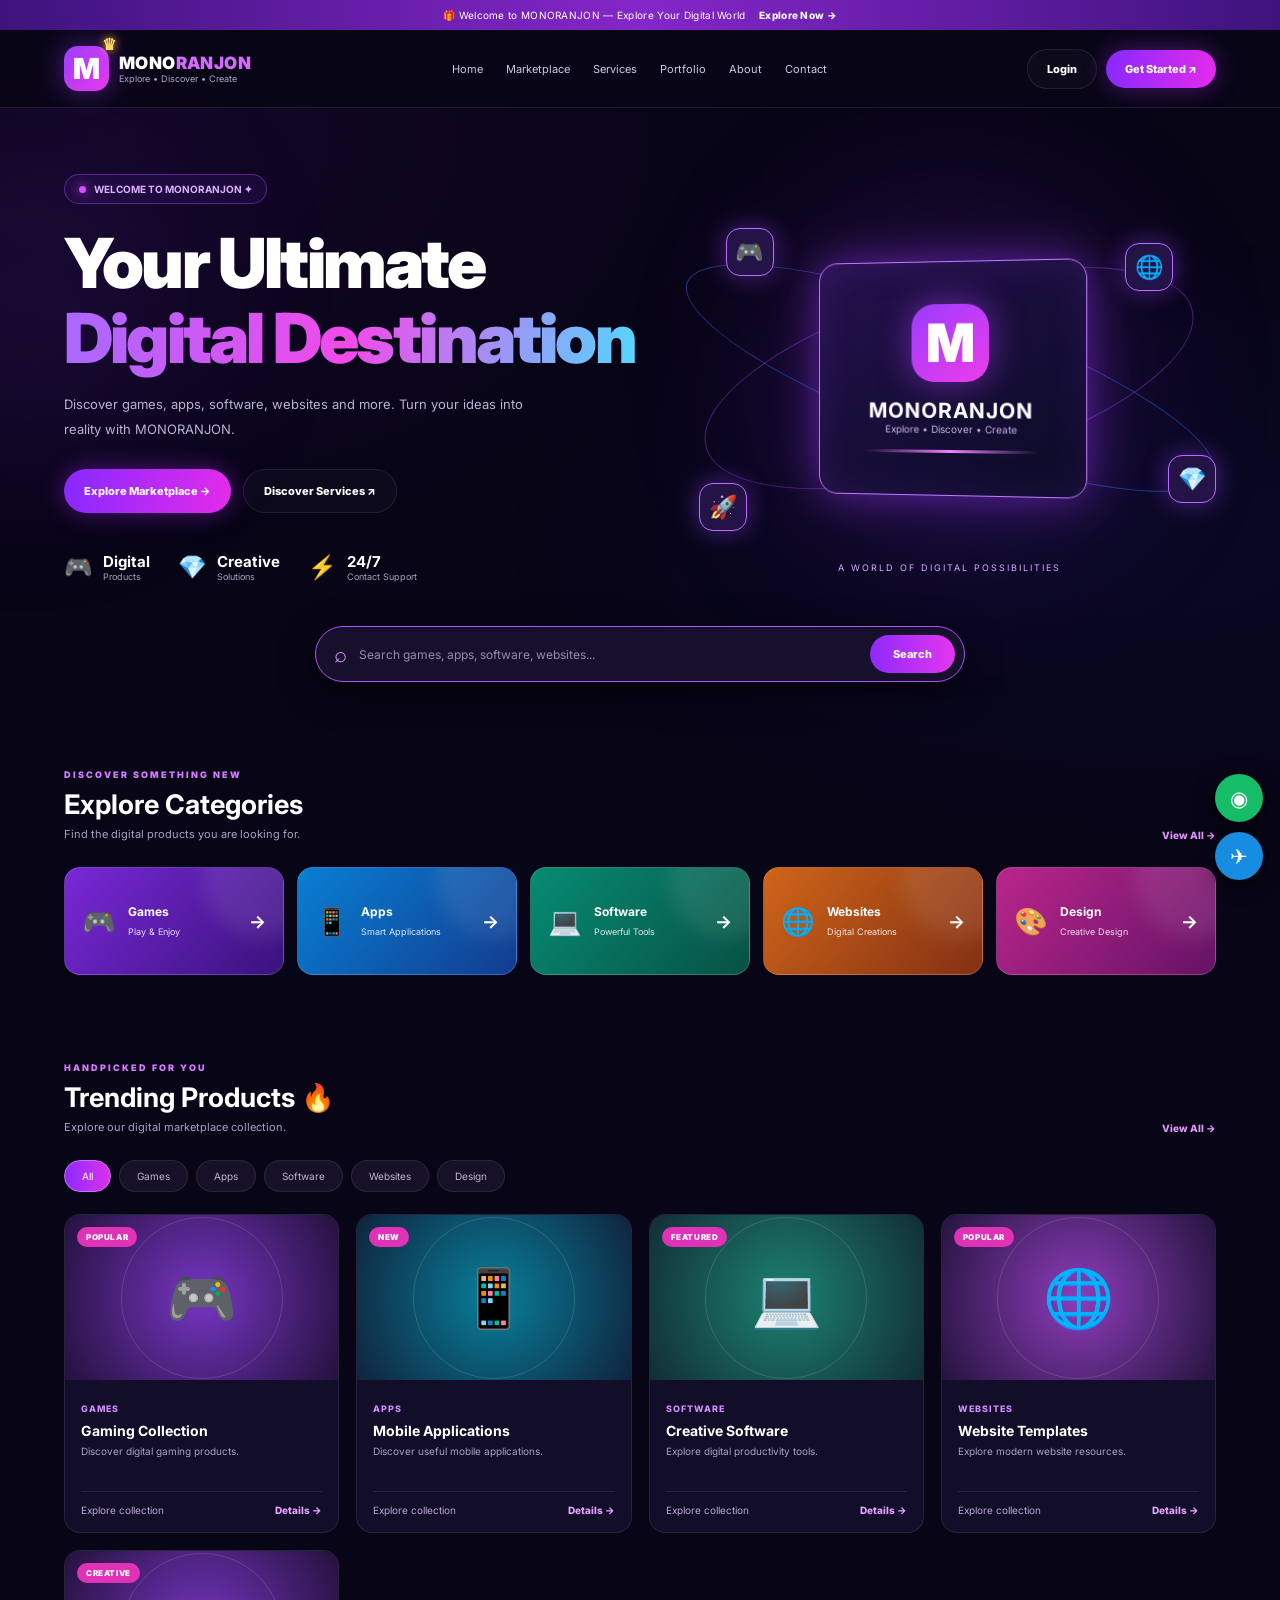
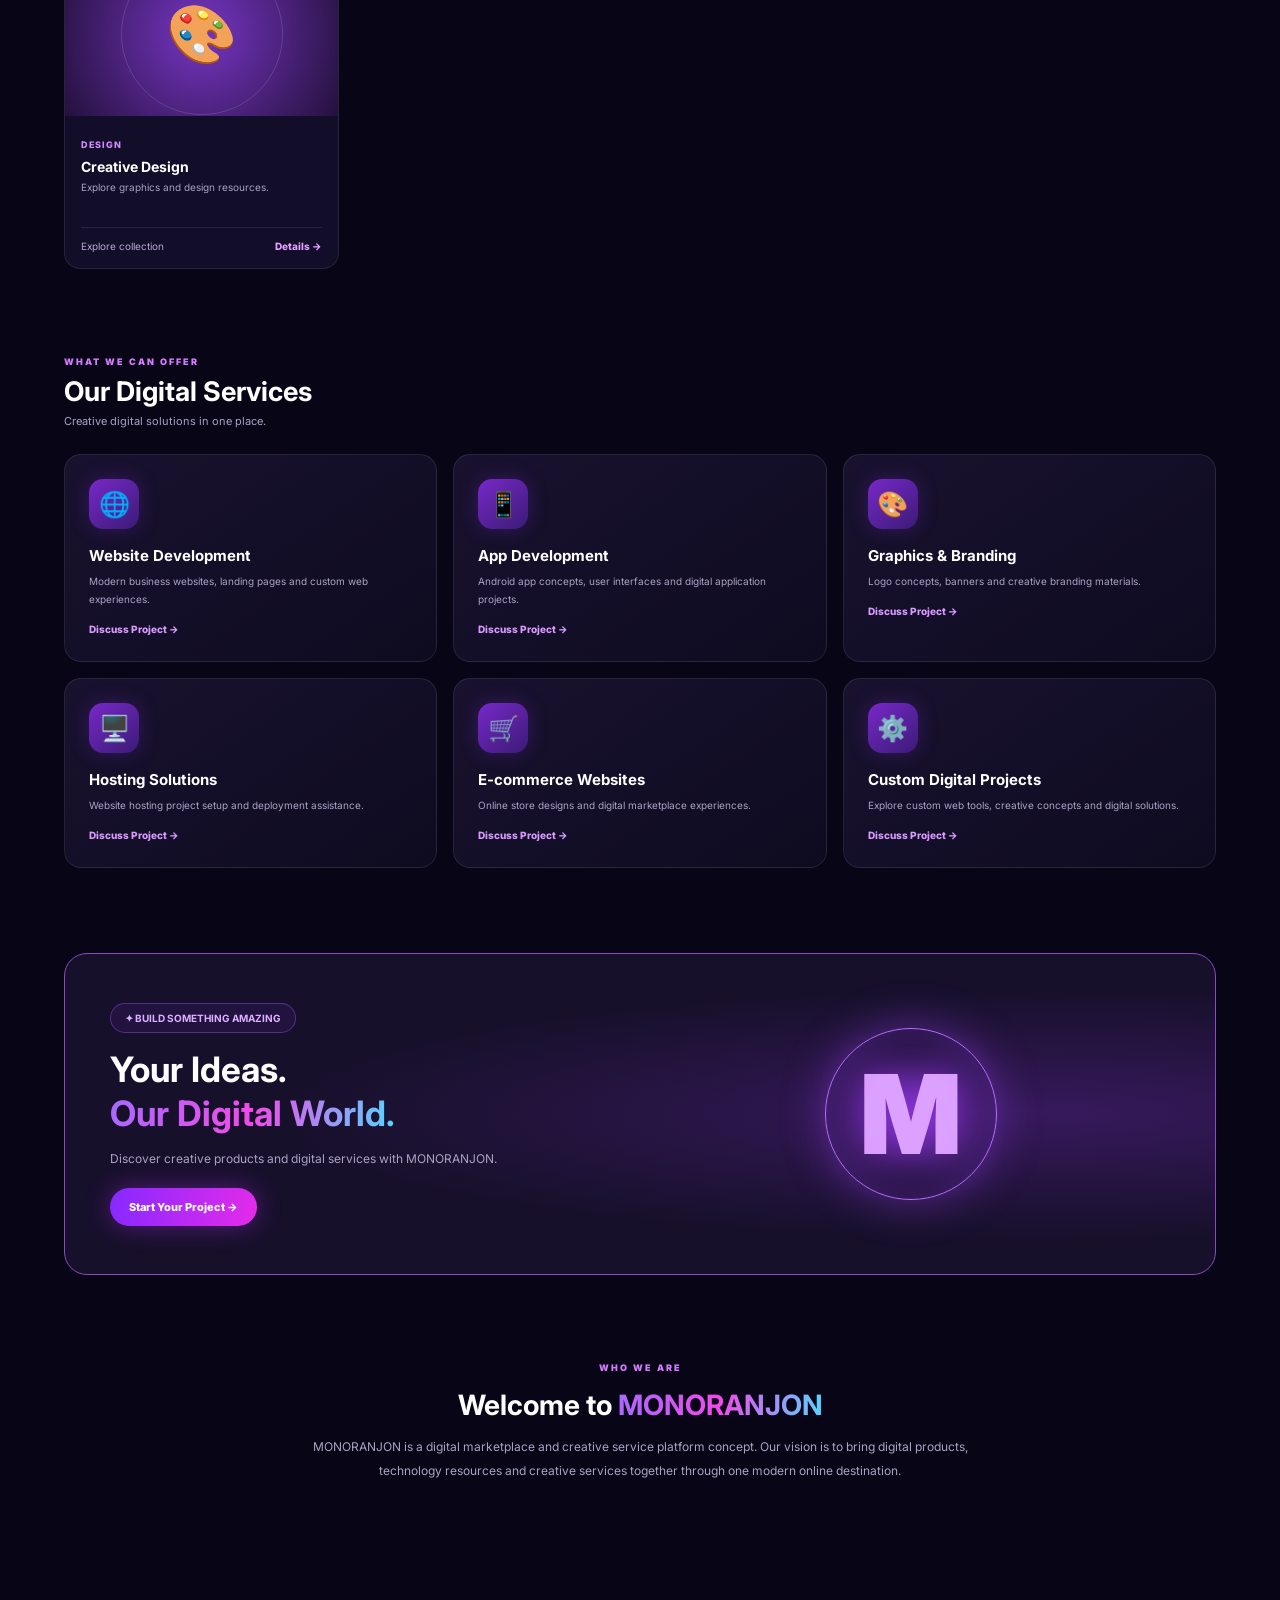
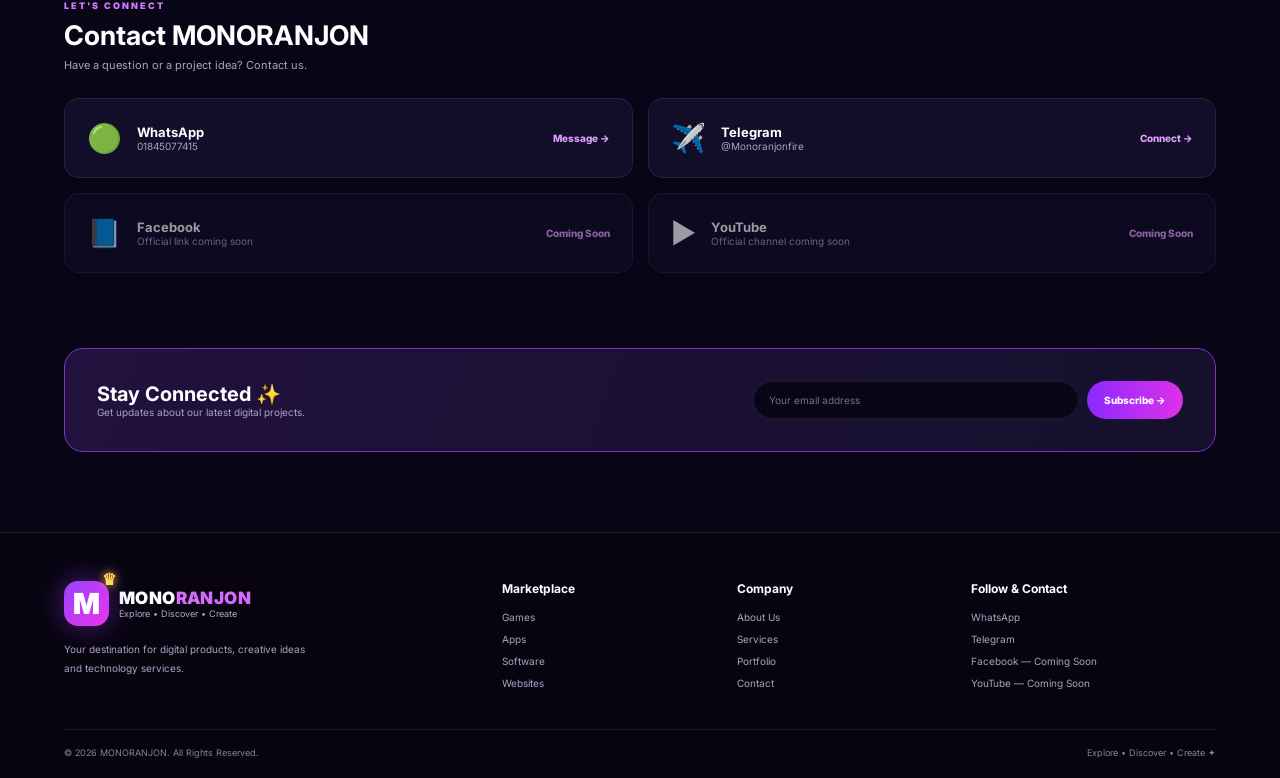
==== commit 42c2ee6d: "index.html" ====
--- a/index.html
+++ b/index.html
@@ -1,271 +1,1021 @@
 <!DOCTYPE html>
 <html lang="en">
 <head>
-  <meta charset="UTF-8">
-  <meta name="viewport" content="width=device-width, initial-scale=1.0">
-  <meta name="theme-color" content="#090817">
-  <meta name="description" content="MONORANJON - Discover games, apps, software and digital products.">
-  <title>MONORANJON — Digital Marketplace</title>
-  <link rel="preconnect" href="https://fonts.googleapis.com">
-  <link rel="preconnect" href="https://fonts.gstatic.com" crossorigin>
-  <link href="https://fonts.googleapis.com/css2?family=Inter:wght@400;500;600;700;800;900&display=swap" rel="stylesheet">
-  <link rel="stylesheet" href="style.css">
+<meta charset="UTF-8">
+<meta name="viewport" content="width=device-width, initial-scale=1">
+<meta name="theme-color" content="#080516">
+<meta name="description" content="MONORANJON - Explore games, apps, software, websites and digital services.">
+<title>MONORANJON | Premium Digital Marketplace</title>
+
+<link rel="preconnect" href="https://fonts.googleapis.com">
+<link href="https://fonts.googleapis.com/css2?family=Inter:wght@400;500;600;700;800;900&display=swap" rel="stylesheet">
+
+<style>
+:root{
+ --bg:#080516;--panel:#120d29;--panel2:#191132;
+ --purple:#8c32ff;--pink:#ed39ed;--cyan:#36d8ff;
+ --text:#fff;--muted:#aaa2c3;--border:#ffffff17;
+}
+*{box-sizing:border-box;margin:0;padding:0}
+html{scroll-behavior:smooth;scroll-padding-top:90px}
+body{background:var(--bg);color:var(--text);font-family:Inter,Arial,sans-serif;overflow-x:hidden}
+a{text-decoration:none;color:inherit}
+button,input{font:inherit}
+button{cursor:pointer}
+.container{width:90%;max-width:1320px;margin:auto}
+.gradient{
+ background:linear-gradient(100deg,#a76aff,#f14ae9,#54d7ff);
+ background-clip:text;-webkit-background-clip:text;color:transparent
+}
+
+/* Background effects */
+body:before{
+ content:"";position:fixed;inset:0;z-index:-1;pointer-events:none;
+ background:
+ radial-gradient(ellipse at 10% 15%,#7020ba19,transparent 40%),
+ radial-gradient(ellipse at 90% 60%,#172b9b1b,transparent 40%)
+}
+.ambient{
+ position:fixed;width:260px;height:260px;border-radius:50%;
+ filter:blur(110px);opacity:.16;pointer-events:none;z-index:-1;
+ background:#8c32ff;top:20%;left:-100px;
+ animation:ambient 12s ease-in-out infinite alternate
+}
+@keyframes ambient{
+ to{transform:translate(80px,100px) scale(1.4);background:#ec38f4}
+}
+@keyframes float{
+ 0%,100%{transform:translateY(0)}
+ 50%{transform:translateY(-13px)}
+}
+@keyframes pulse{
+ 0%,100%{box-shadow:0 0 15px #a43cff55}
+ 50%{box-shadow:0 0 38px #d12dff99}
+}
+@keyframes shine{
+ 0%{background-position:0% 50%}
+ 100%{background-position:200% 50%}
+}
+@keyframes orbit{to{transform:rotate(360deg)}}
+@keyframes fadeUp{
+ from{opacity:0;transform:translateY(25px)}
+ to{opacity:1;transform:translateY(0)}
+}
+
+/* Top announcement */
+.topbar{
+ padding:9px 15px;text-align:center;font-size:10px;
+ background:linear-gradient(90deg,#3d137c,#8526c9,#3d137c);
+ letter-spacing:.3px
+}
+.topbar a{font-weight:800;color:white;margin-left:10px}
+
+/* Header */
+header{
+ position:sticky;top:0;z-index:100;
+ background:#090617eF;backdrop-filter:blur(20px);
+ border-bottom:1px solid var(--border)
+}
+.navbar{
+ min-height:77px;display:flex;align-items:center;
+ justify-content:space-between;gap:20px
+}
+.brand{display:flex;align-items:center;gap:10px;flex-shrink:0}
+.logo-mark{
+ width:45px;height:45px;border-radius:14px;
+ display:grid;place-items:center;
+ background:linear-gradient(135deg,#9a40ff,#e936ec);
+ box-shadow:0 0 28px #a23aff77;
+ font-size:29px;font-weight:900;position:relative
+}
+.logo-mark:after{
+ content:"♛";position:absolute;top:-12px;right:-7px;
+ font-size:16px;color:#ffd65c;
+ text-shadow:0 0 10px #ffbf44
+}
+.brand-name{font-size:17px;font-weight:900;letter-spacing:.4px}
+.brand-name span{color:#d56aff}
+.brand small{display:block;font-size:9px;color:#b3a8cb}
+.nav-links{display:flex;align-items:center;gap:23px}
+.nav-links a{font-size:11px;color:#d0c9df;transition:.2s}
+.nav-links a:hover{color:#ed8aff}
+.nav-actions{display:flex;align-items:center;gap:9px}
+.btn{
+ display:inline-flex;align-items:center;justify-content:center;
+ padding:12px 19px;border:1px solid var(--border);
+ border-radius:30px;color:white;background:#ffffff06;
+ font-size:11px;font-weight:800;transition:.25s
+}
+.btn:hover{transform:translateY(-3px);border-color:#b56bff}
+.btn-primary{
+ background:linear-gradient(100deg,#8629ff,#e52bea);
+ border:0;box-shadow:0 0 25px #b42eff66
+}
+.btn-primary:hover{box-shadow:0 0 35px #df40ff99}
+.menu{display:none;background:none;border:0;color:white;font-size:25px}
+
+/* Hero */
+.hero{
+ min-height:530px;display:grid;grid-template-columns:1.05fr .95fr;
+ align-items:center;gap:30px;padding:65px 0 55px;position:relative
+}
+.hero-content{animation:fadeUp .8s both;position:relative;z-index:2}
+.eyebrow{
+ display:inline-flex;align-items:center;gap:8px;
+ padding:8px 14px;border:1px solid #a957ff66;
+ border-radius:30px;background:#882aff19;
+ color:#ddb0ff;font-size:10px;font-weight:700
+}
+.dot{
+ width:7px;height:7px;border-radius:50%;background:#d94cff;
+ box-shadow:0 0 12px #d94cff
+}
+.hero h1{
+ font-size:clamp(42px,5.4vw,69px);line-height:1.08;
+ letter-spacing:-2.8px;margin:22px 0 17px;font-weight:900
+}
+.hero-content>p{
+ color:#bbb3d0;font-size:13px;line-height:1.9;max-width:470px
+}
+.hero-buttons{display:flex;gap:12px;flex-wrap:wrap;margin-top:27px}
+.hero-buttons .btn{padding:14px 20px}
+.hero-stats{display:flex;gap:28px;margin-top:39px;flex-wrap:wrap}
+.stat{display:flex;align-items:center;gap:10px}
+.stat-icon{font-size:23px}
+.stat strong{display:block;font-size:15px}
+.stat small{display:block;font-size:9px;color:var(--muted)}
+.hero-visual{
+ min-height:390px;display:grid;place-items:center;position:relative;
+ animation:fadeUp 1s both
+}
+.visual-glow{
+ position:absolute;width:280px;height:280px;border-radius:50%;
+ background:#8d29ff;filter:blur(100px);opacity:.3
+}
+.visual-ring{
+ position:absolute;width:95%;height:180px;border-radius:50%;
+ border:1px solid #a64aff66;transform:rotate(-16deg);
+ animation:orbit 35s linear infinite
+}
+.visual-ring.two{
+ width:105%;height:130px;transform:rotate(20deg);
+ border-color:#3876ff77;animation-direction:reverse
+}
+.main-device{
+ width:270px;max-width:80%;min-height:235px;
+ border:1px solid #c07aff;border-radius:19px;
+ background:linear-gradient(145deg,#25114d,#090b24);
+ box-shadow:0 0 45px #a13aff88,inset 0 0 40px #ad40ff20;
+ display:flex;flex-direction:column;align-items:center;
+ justify-content:center;position:relative;z-index:2;
+ transform:perspective(700px) rotateY(-7deg);
+ animation:float 5s ease-in-out infinite
+}
+.device-logo{
+ width:78px;height:78px;border-radius:23px;
+ background:linear-gradient(140deg,#9b3bff,#ed3de9);
+ display:grid;place-items:center;font-size:53px;font-weight:900;
+ box-shadow:0 0 35px #b53dff88
+}
+.main-device h2{font-size:21px;margin-top:16px;letter-spacing:1px}
+.main-device p{font-size:10px;color:#cbb2ec}
+.device-line{
+ width:65%;height:3px;border-radius:10px;margin-top:15px;
+ background:linear-gradient(90deg,transparent,#ed81ff,transparent)
+}
+.float-icon{
+ position:absolute;z-index:3;width:48px;height:48px;
+ display:grid;place-items:center;border-radius:14px;
+ border:1px solid #b96dff;background:#241347;
+ box-shadow:0 0 25px #9b43ff77;font-size:23px;
+ animation:float 4s ease-in-out infinite
+}
+.fi1{top:45px;left:8%}
+.fi2{right:8%;top:60px;animation-delay:1s}
+.fi3{right:0;bottom:70px;animation-delay:2s}
+.fi4{left:3%;bottom:42px;animation-delay:1.5s}
+.visual-caption{
+ position:absolute;bottom:0;left:50%;transform:translateX(-50%);
+ color:#d4b0ff;font-size:9px;letter-spacing:2px;white-space:nowrap
+}
+
+/* Search */
+.search-section{position:relative;z-index:5;margin-top:-12px}
+.search-box{
+ max-width:650px;margin:auto;padding:8px 9px 8px 18px;
+ display:flex;align-items:center;gap:12px;
+ border:1px solid #a855f7;border-radius:40px;
+ background:#17102d;box-shadow:0 10px 35px #0008
+}
+.search-icon{font-size:22px;color:#dc9cff}
+.search-box input{
+ flex:1;min-width:0;background:none;border:0;
+ outline:0;color:white;font-size:12px
+}
+.search-box input::placeholder{color:#938ba9}
+.search-box button{
+ border:0;padding:12px 23px;border-radius:30px;
+ color:white;font-size:11px;font-weight:800;
+ background:linear-gradient(90deg,#8e2aff,#e536ee)
+}
+
+/* General section */
+.section{padding-top:80px}
+.section-head{
+ display:flex;align-items:end;justify-content:space-between;
+ gap:15px;margin-bottom:26px
+}
+.section-kicker{font-size:9px;color:#d37aff;letter-spacing:2px;font-weight:900}
+.section-head h2{font-size:27px;line-height:1.3;margin-top:5px}
+.section-head p{font-size:11px;color:var(--muted);margin-top:5px}
+.view-link{font-size:10px;color:#e295ff;font-weight:800}
+
+/* Categories */
+.category-grid{
+ display:grid;grid-template-columns:repeat(5,1fr);gap:13px
+}
+.category-card{
+ min-height:108px;border-radius:16px;padding:17px;
+ display:flex;align-items:center;gap:12px;
+ border:1px solid #ffffff25;transition:.3s;position:relative;overflow:hidden
+}
+.category-card:after{
+ content:"";position:absolute;right:-40px;top:-50px;
+ width:120px;height:120px;border-radius:50%;
+ background:#ffffff17;filter:blur(10px)
+}
+.category-card:hover{transform:translateY(-7px);filter:brightness(1.15)}
+.category-card .emoji{font-size:27px;z-index:1}
+.category-card div{z-index:1}
+.category-card strong{font-size:12px;display:block}
+.category-card small{font-size:9px;opacity:.85}
+.category-card b{margin-left:auto;z-index:1;font-size:18px}
+.cat1{background:linear-gradient(130deg,#7928d7,#39127c)}
+.cat2{background:linear-gradient(130deg,#087fd3,#123c90)}
+.cat3{background:linear-gradient(130deg,#078b73,#075144)}
+.cat4{background:linear-gradient(130deg,#cf6519,#833014)}
+.cat5{background:linear-gradient(130deg,#ba258c,#651365)}
+
+/* Filters and products */
+.filters{display:flex;gap:8px;flex-wrap:wrap}
+.filters button{
+ border:1px solid var(--border);border-radius:30px;
+ background:#171128;color:#bcb4ce;padding:9px 17px;font-size:10px
+}
+.filters button.active{
+ background:linear-gradient(90deg,#8d2bff,#dc32e8);
+ color:white;border-color:#c078ff
+}
+.product-grid{
+ display:grid;grid-template-columns:repeat(4,1fr);
+ gap:17px;margin-top:22px
+}
+.product-card{
+ overflow:hidden;background:var(--panel);
+ border:1px solid var(--border);border-radius:16px;transition:.3s
+}
+.product-card:hover{
+ transform:translateY(-7px);border-color:#aa62ff;
+ box-shadow:0 15px 40px #0007
+}
+.product-card[hidden]{display:none}
+.product-art{
+ height:165px;display:grid;place-items:center;
+ position:relative;overflow:hidden;font-size:57px
+}
+.product-art:after{
+ content:"";position:absolute;width:160px;height:160px;
+ border:1px solid #ffffff22;border-radius:50%
+}
+.art-game{background:radial-gradient(circle,#7635c2,#24113d)}
+.art-app{background:radial-gradient(circle,#087f9a,#10233d)}
+.art-software{background:radial-gradient(circle,#1c8271,#122d36)}
+.art-web{background:radial-gradient(circle,#8d3cba,#24143e)}
+.art-design{background:radial-gradient(circle,#b54d29,#32182e)}
+.product-art span{z-index:1}
+.product-label{
+ position:absolute;top:12px;left:12px;z-index:2;
+ background:#df32b6;border-radius:20px;padding:5px 9px;
+ font-size:8px;font-weight:900;letter-spacing:.6px
+}
+.product-info{padding:16px}
+.product-info>small{font-size:9px;color:#d28bff;font-weight:800;letter-spacing:1px}
+.product-info h3{font-size:14px;margin:6px 0}
+.product-info p{font-size:10px;color:var(--muted);min-height:33px}
+.product-bottom{
+ display:flex;justify-content:space-between;align-items:center;
+ border-top:1px solid var(--border);padding-top:12px;margin-top:13px
+}
+.product-bottom span{font-size:10px;color:#b9a8d2}
+.product-bottom a{font-size:10px;color:#e4a0ff;font-weight:800}
+.empty-message{display:none;text-align:center;padding:35px;color:var(--muted)}
+
+/* Services */
+.services-grid{
+ display:grid;grid-template-columns:repeat(3,1fr);gap:16px
+}
+.service-card{
+ padding:24px;border:1px solid var(--border);
+ border-radius:17px;background:linear-gradient(145deg,#19122f,#0e0b20);
+ transition:.3s
+}
+.service-card:hover{border-color:#a452f5;transform:translateY(-5px)}
+.service-icon{
+ width:50px;height:50px;display:grid;place-items:center;
+ border-radius:14px;font-size:25px;
+ background:linear-gradient(140deg,#7828c9,#3b1b76);
+ box-shadow:0 0 20px #822ce644
+}
+.service-card h3{font-size:15px;margin:17px 0 7px}
+.service-card p{font-size:10px;line-height:1.8;color:var(--muted)}
+.service-card a{display:inline-block;margin-top:15px;color:#d999ff;font-size:10px;font-weight:800}
+
+/* Feature */
+.feature{
+ margin-top:85px;padding:45px;border:1px solid #8c4ac1;
+ border-radius:23px;display:grid;grid-template-columns:1fr 1fr;
+ align-items:center;gap:25px;overflow:hidden;
+ background:radial-gradient(ellipse at 85%,#7129b55a,transparent 55%),#17102b
+}
+.feature h2{font-size:35px;line-height:1.25;margin:15px 0}
+.feature p{font-size:12px;color:var(--muted);max-width:430px;margin-bottom:22px}
+.feature-art{min-height:230px;display:grid;place-items:center;position:relative}
+.feature-art:before{
+ content:"";position:absolute;width:170px;height:170px;
+ border:1px solid #b76dff;border-radius:50%;
+ box-shadow:0 0 45px #a54bff66,inset 0 0 35px #9b42ff44;
+ animation:orbit 15s linear infinite
+}
+.feature-M{
+ font-size:110px;font-weight:900;
+ color:#dca0ff;text-shadow:0 0 45px #a33cff;
+ animation:float 4s ease-in-out infinite
+}
+
+/* About */
+.about{text-align:center;padding:80px 0 30px}
+.about h2{font-size:28px;margin:13px 0}
+.about p{max-width:680px;margin:auto;color:var(--muted);font-size:12px;line-height:2}
+
+/* Contact */
+.contact-grid{display:grid;grid-template-columns:repeat(2,1fr);gap:15px}
+.contact-card{
+ display:flex;align-items:center;gap:15px;padding:22px;
+ border:1px solid var(--border);border-radius:15px;background:var(--panel)
+}
+.contact-card:hover{border-color:#a956ff}
+.contact-icon{font-size:28px}
+.contact-card strong{display:block;font-size:13px}
+.contact-card small{display:block;color:var(--muted);font-size:10px}
+.contact-card a{margin-left:auto;color:#dfa0ff;font-size:10px;font-weight:800}
+.social-soon{opacity:.6}
+
+/* Newsletter */
+.newsletter{
+ margin-top:75px;padding:32px;border:1px solid #7836b6;
+ border-radius:19px;background:linear-gradient(110deg,#21113e,#15102c);
+ display:flex;justify-content:space-between;align-items:center;gap:20px
+}
+.newsletter h3{font-size:20px}
+.newsletter p{font-size:10px;color:var(--muted)}
+.newsletter form{display:flex;gap:8px;width:45%;max-width:430px}
+.newsletter input{
+ flex:1;min-width:0;background:#080516;border:1px solid var(--border);
+ border-radius:30px;padding:12px 15px;color:white;outline:0;font-size:10px
+}
+.newsletter button{
+ border:0;border-radius:30px;padding:11px 17px;
+ color:white;background:linear-gradient(90deg,#8b2aff,#df30e9);
+ font-size:10px;font-weight:800
+}
+
+/* Footer */
+footer{
+ margin-top:80px;padding:48px 0 20px;
+ border-top:1px solid var(--border);background:#070410
+}
+.footer-grid{
+ display:grid;grid-template-columns:2fr 1fr 1fr 1.2fr;gap:30px
+}
+.footer-grid h4{font-size:12px;margin-bottom:15px}
+.footer-grid p{max-width:250px;font-size:10px;color:var(--muted);margin-top:14px;line-height:1.9}
+.footer-grid a:not(.brand){display:block;color:var(--muted);font-size:10px;margin:10px 0}
+.footer-grid a:hover{color:#e49bff}
+.footer-bottom{
+ margin-top:30px;padding-top:17px;border-top:1px solid var(--border);
+ display:flex;justify-content:space-between;gap:12px;
+ color:#89829d;font-size:9px
+}
+
+/* Floating support */
+.floating{
+ position:fixed;right:17px;bottom:20px;z-index:90;
+ display:flex;flex-direction:column;gap:10px
+}
+.floating a{
+ width:48px;height:48px;border-radius:50%;
+ display:grid;place-items:center;font-size:21px;
+ box-shadow:0 5px 20px #0009;transition:.25s
+}
+.floating a:hover{transform:scale(1.12)}
+.wa{background:#16bd69}
+.tg{background:#168de0}
+
+/* Toast */
+.toast{
+ position:fixed;left:50%;bottom:25px;z-index:200;
+ transform:translate(-50%,20px);opacity:0;
+ background:#24133f;border:1px solid #ad61ff;
+ border-radius:12px;padding:12px 20px;
+ font-size:11px;pointer-events:none;transition:.3s;
+ text-align:center;max-width:90%
+}
+.toast.show{opacity:1;transform:translate(-50%,0)}
+
+/* Scroll animation */
+.reveal{opacity:0;transform:translateY(25px);transition:.7s}
+.reveal.visible{opacity:1;transform:translateY(0)}
+
+@media(max-width:1000px){
+ .nav-links{gap:12px}
+ .nav-links a{font-size:10px}
+ .category-grid{grid-template-columns:repeat(3,1fr)}
+ .product-grid{grid-template-columns:repeat(2,1fr)}
+}
+@media(max-width:680px){
+ .container{width:92%}
+ .navbar{min-height:67px}
+ .brand-name{font-size:13px}
+ .logo-mark{width:38px;height:38px;font-size:24px}
+ .menu{display:block;margin-left:auto}
+ .nav-links{
+  display:none;position:absolute;top:67px;left:0;width:100%;
+  padding:15px 5%;background:#100b22;
+  flex-direction:column;align-items:stretch;
+  border-bottom:1px solid var(--border)
+ }
+ .nav-links.open{display:flex}
+ .nav-links a{padding:12px;border-bottom:1px solid var(--border);font-size:12px}
+ .nav-actions .login{display:none}
+ .nav-actions .btn{padding:10px 12px;font-size:9px}
+ .hero{grid-template-columns:1fr;padding:48px 0 40px;gap:15px}
+ .hero h1{font-size:43px}
+ .hero-content>p{font-size:12px}
+ .hero-stats{gap:17px;margin-top:28px}
+ .hero-visual{min-height:310px}
+ .main-device{width:230px;min-height:205px}
+ .visual-ring{height:130px}
+ .search-section{margin-top:0}
+ .search-box{padding-left:13px}
+ .search-box input{font-size:10px}
+ .search-box button{padding:10px 14px;font-size:10px}
+ .section{padding-top:60px}
+ .section-head h2{font-size:22px}
+ .category-grid{grid-template-columns:repeat(2,1fr);gap:9px}
+ .category-card{padding:12px;min-height:80px;gap:8px}
+ .category-card .emoji{font-size:22px}
+ .category-card strong{font-size:10px}
+ .category-card small{font-size:8px}
+ .category-card b{font-size:14px}
+ .product-grid{gap:10px}
+ .product-art{height:125px;font-size:43px}
+ .product-info{padding:11px}
+ .product-info h3{font-size:12px}
+ .product-info p{font-size:9px}
+ .product-bottom a,.product-bottom span{font-size:8px}
+ .services-grid{grid-template-columns:1fr}
+ .service-card{padding:20px}
+ .feature{grid-template-columns:1fr;padding:25px;margin-top:55px}
+ .feature h2{font-size:29px}
+ .feature-art{min-height:150px}
+ .feature-M{font-size:85px}
+ .contact-grid{grid-template-columns:1fr}
+ .newsletter{padding:23px;flex-direction:column;align-items:stretch}
+ .newsletter form{width:100%;max-width:none}
+ .newsletter h3{font-size:18px}
+ .newsletter input{font-size:9px}
+ .footer-grid{grid-template-columns:repeat(2,1fr);gap:25px 15px}
+ .footer-grid>div:first-child{grid-column:span 2}
+ .footer-bottom{flex-direction:column}
+}
+@media(prefers-reduced-motion:reduce){
+ *,*::before,*::after{animation:none!important;transition:none!important;scroll-behavior:auto!important}
+}
+</style>
 </head>
+
 <body>
-
-  <div class="announcement">
-    <span>✦</span> Welcome to MONORANJON — Explore Your Digital World
-    <span class="announcement-link">Discover Now →</span>
-  </div>
-
-  <header class="header">
-    <a class="brand" href="#home">
-      <span class="brand-icon">M</span>
-      <span class="brand-text">
-        <strong>MONORANJON</strong>
-        <small>Explore • Discover • Create</small>
-      </span>
+<div class="ambient"></div>
+
+<div class="topbar">
+ 🎁 Welcome to MONORANJON — Explore Your Digital World
+ <a href="#marketplace">Explore Now →</a>
+</div>
+
+<header>
+ <div class="container navbar">
+  <a href="#home" class="brand">
+   <div class="logo-mark">M</div>
+   <div>
+    <div class="brand-name">MONO<span>RANJON</span></div>
+    <small>Explore • Discover • Create</small>
+   </div>
+  </a>
+
+  <button class="menu" id="menu" aria-label="Toggle menu">☰</button>
+
+  <nav class="nav-links" id="nav">
+   <a href="#home">Home</a>
+   <a href="#marketplace">Marketplace</a>
+   <a href="#services">Services</a>
+   <a href="#portfolio">Portfolio</a>
+   <a href="#about">About</a>
+   <a href="#contact">Contact</a>
+  </nav>
+
+  <div class="nav-actions">
+   <a class="btn login" href="#contact">Login</a>
+   <a class="btn btn-primary" href="#marketplace">Get Started ↗</a>
+  </div>
+ </div>
+</header>
+
+<main>
+<div class="container">
+
+<!-- HERO -->
+<section class="hero" id="home">
+ <div class="hero-content">
+  <span class="eyebrow"><span class="dot"></span> WELCOME TO MONORANJON ✦</span>
+
+  <h1>Your Ultimate<br><span class="gradient">Digital Destination</span></h1>
+
+  <p>
+   Discover games, apps, software, websites and more.
+   Turn your ideas into reality with MONORANJON.
+  </p>
+
+  <div class="hero-buttons">
+   <a href="#marketplace" class="btn btn-primary">Explore Marketplace →</a>
+   <a href="#services" class="btn">Discover Services ↗</a>
+  </div>
+
+  <div class="hero-stats">
+   <div class="stat">
+    <span class="stat-icon">🎮</span>
+    <div><strong>Digital</strong><small>Products</small></div>
+   </div>
+   <div class="stat">
+    <span class="stat-icon">💎</span>
+    <div><strong>Creative</strong><small>Solutions</small></div>
+   </div>
+   <div class="stat">
+    <span class="stat-icon">⚡</span>
+    <div><strong>24/7</strong><small>Contact Support</small></div>
+   </div>
+  </div>
+ </div>
+
+ <div class="hero-visual">
+  <div class="visual-glow"></div>
+  <div class="visual-ring"></div>
+  <div class="visual-ring two"></div>
+  <div class="float-icon fi1">🎮</div>
+  <div class="float-icon fi2">🌐</div>
+  <div class="float-icon fi3">💎</div>
+  <div class="float-icon fi4">🚀</div>
+
+  <div class="main-device">
+   <div class="device-logo">M</div>
+   <h2>MONORANJON</h2>
+   <p>Explore • Discover • Create</p>
+   <div class="device-line"></div>
+  </div>
+  <div class="visual-caption">A WORLD OF DIGITAL POSSIBILITIES</div>
+ </div>
+</section>
+
+<!-- SEARCH -->
+<div class="search-section">
+ <div class="search-box">
+  <span class="search-icon">⌕</span>
+  <input id="search" type="search" placeholder="Search games, apps, software, websites...">
+  <button id="searchButton">Search</button>
+ </div>
+</div>
+
+<!-- CATEGORIES -->
+<section class="section reveal" id="categories">
+ <div class="section-head">
+  <div>
+   <span class="section-kicker">DISCOVER SOMETHING NEW</span>
+   <h2>Explore Categories</h2>
+   <p>Find the digital products you are looking for.</p>
+  </div>
+  <a class="view-link" href="#marketplace">View All →</a>
+ </div>
+
+ <div class="category-grid">
+  <a class="category-card cat1" href="#marketplace" data-category="Games">
+   <span class="emoji">🎮</span>
+   <div><strong>Games</strong><small>Play & Enjoy</small></div><b>→</b>
+  </a>
+  <a class="category-card cat2" href="#marketplace" data-category="Apps">
+   <span class="emoji">📱</span>
+   <div><strong>Apps</strong><small>Smart Applications</small></div><b>→</b>
+  </a>
+  <a class="category-card cat3" href="#marketplace" data-category="Software">
+   <span class="emoji">💻</span>
+   <div><strong>Software</strong><small>Powerful Tools</small></div><b>→</b>
+  </a>
+  <a class="category-card cat4" href="#marketplace" data-category="Websites">
+   <span class="emoji">🌐</span>
+   <div><strong>Websites</strong><small>Digital Creations</small></div><b>→</b>
+  </a>
+  <a class="category-card cat5" href="#marketplace" data-category="Design">
+   <span class="emoji">🎨</span>
+   <div><strong>Design</strong><small>Creative Design</small></div><b>→</b>
+  </a>
+ </div>
+</section>
+
+<!-- MARKETPLACE -->
+<section class="section reveal" id="marketplace">
+ <div class="section-head">
+  <div>
+   <span class="section-kicker">HANDPICKED FOR YOU</span>
+   <h2>Trending Products 🔥</h2>
+   <p>Explore our digital marketplace collection.</p>
+  </div>
+  <a href="#marketplace" class="view-link" id="viewAll">View All →</a>
+ </div>
+
+ <div class="filters">
+  <button class="active" data-filter="All">All</button>
+  <button data-filter="Games">Games</button>
+  <button data-filter="Apps">Apps</button>
+  <button data-filter="Software">Software</button>
+  <button data-filter="Websites">Websites</button>
+  <button data-filter="Design">Design</button>
+ </div>
+
+ <div class="product-grid" id="productGrid">
+  <article class="product-card" data-category="Games" data-name="gaming collection">
+   <div class="product-art art-game">
+    <span class="product-label">POPULAR</span><span>🎮</span>
+   </div>
+   <div class="product-info">
+    <small>GAMES</small>
+    <h3>Gaming Collection</h3>
+    <p>Discover digital gaming products.</p>
+    <div class="product-bottom"><span>Explore collection</span><a href="#contact">Details →</a></div>
+   </div>
+  </article>
+
+  <article class="product-card" data-category="Apps" data-name="mobile applications">
+   <div class="product-art art-app">
+    <span class="product-label">NEW</span><span>📱</span>
+   </div>
+   <div class="product-info">
+    <small>APPS</small>
+    <h3>Mobile Applications</h3>
+    <p>Discover useful mobile applications.</p>
+    <div class="product-bottom"><span>Explore collection</span><a href="#contact">Details →</a></div>
+   </div>
+  </article>
+
+  <article class="product-card" data-category="Software" data-name="creative software tools">
+   <div class="product-art art-software">
+    <span class="product-label">FEATURED</span><span>💻</span>
+   </div>
+   <div class="product-info">
+    <small>SOFTWARE</small>
+    <h3>Creative Software</h3>
+    <p>Explore digital productivity tools.</p>
+    <div class="product-bottom"><span>Explore collection</span><a href="#contact">Details →</a></div>
+   </div>
+  </article>
+
+  <article class="product-card" data-category="Websites" data-name="website templates">
+   <div class="product-art art-web">
+    <span class="product-label">POPULAR</span><span>🌐</span>
+   </div>
+   <div class="product-info">
+    <small>WEBSITES</small>
+    <h3>Website Templates</h3>
+    <p>Explore modern website resources.</p>
+    <div class="product-bottom"><span>Explore collection</span><a href="#contact">Details →</a></div>
+   </div>
+  </article>
+
+  <article class="product-card" data-category="Design" data-name="creative design">
+   <div class="product-art art-game">
+    <span class="product-label">CREATIVE</span><span>🎨</span>
+   </div>
+   <div class="product-info">
+    <small>DESIGN</small>
+    <h3>Creative Design</h3>
+    <p>Explore graphics and design resources.</p>
+    <div class="product-bottom"><span>Explore collection</span><a href="#contact">Details →</a></div>
+   </div>
+  </article>
+ </div>
+ <div class="empty-message" id="emptyMessage">No matching products found.</div>
+</section>
+
+<!-- SERVICES -->
+<section class="section reveal" id="services">
+ <div class="section-head">
+  <div>
+   <span class="section-kicker">WHAT WE CAN OFFER</span>
+   <h2>Our Digital Services</h2>
+   <p>Creative digital solutions in one place.</p>
+  </div>
+ </div>
+
+ <div class="services-grid">
+  <article class="service-card">
+   <div class="service-icon">🌐</div>
+   <h3>Website Development</h3>
+   <p>Modern business websites, landing pages and custom web experiences.</p>
+   <a href="https://wa.me/8801845077415" target="_blank" rel="noopener">Discuss Project →</a>
+  </article>
+
+  <article class="service-card">
+   <div class="service-icon">📱</div>
+   <h3>App Development</h3>
+   <p>Android app concepts, user interfaces and digital application projects.</p>
+   <a href="https://wa.me/8801845077415" target="_blank" rel="noopener">Discuss Project →</a>
+  </article>
+
+  <article class="service-card">
+   <div class="service-icon">🎨</div>
+   <h3>Graphics & Branding</h3>
+   <p>Logo concepts, banners and creative branding materials.</p>
+   <a href="https://wa.me/8801845077415" target="_blank" rel="noopener">Discuss Project →</a>
+  </article>
+
+  <article class="service-card">
+   <div class="service-icon">🖥️</div>
+   <h3>Hosting Solutions</h3>
+   <p>Website hosting project setup and deployment assistance.</p>
+   <a href="https://wa.me/8801845077415" target="_blank" rel="noopener">Discuss Project →</a>
+  </article>
+
+  <article class="service-card">
+   <div class="service-icon">🛒</div>
+   <h3>E-commerce Websites</h3>
+   <p>Online store designs and digital marketplace experiences.</p>
+   <a href="https://wa.me/8801845077415" target="_blank" rel="noopener">Discuss Project →</a>
+  </article>
+
+  <article class="service-card">
+   <div class="service-icon">⚙️</div>
+   <h3>Custom Digital Projects</h3>
+   <p>Explore custom web tools, creative concepts and digital solutions.</p>
+   <a href="https://wa.me/8801845077415" target="_blank" rel="noopener">Discuss Project →</a>
+  </article>
+ </div>
+</section>
+
+<!-- FEATURE BANNER -->
+<section class="feature reveal" id="portfolio">
+ <div>
+  <span class="eyebrow">✦ BUILD SOMETHING AMAZING</span>
+  <h2>Your Ideas.<br><span class="gradient">Our Digital World.</span></h2>
+  <p>Discover creative products and digital services with MONORANJON.</p>
+  <a class="btn btn-primary" href="#contact">Start Your Project →</a>
+ </div>
+ <div class="feature-art"><div class="feature-M">M</div></div>
+</section>
+
+<!-- ABOUT -->
+<section class="about reveal" id="about">
+ <span class="section-kicker">WHO WE ARE</span>
+ <h2>Welcome to <span class="gradient">MONORANJON</span></h2>
+ <p>
+  MONORANJON is a digital marketplace and creative service platform concept.
+  Our vision is to bring digital products, technology resources and creative
+  services together through one modern online destination.
+ </p>
+</section>
+
+<!-- CONTACT -->
+<section class="section reveal" id="contact">
+ <div class="section-head">
+  <div>
+   <span class="section-kicker">LET'S CONNECT</span>
+   <h2>Contact MONORANJON</h2>
+   <p>Have a question or a project idea? Contact us.</p>
+  </div>
+ </div>
+
+ <div class="contact-grid">
+  <div class="contact-card">
+   <span class="contact-icon">🟢</span>
+   <div><strong>WhatsApp</strong><small>01845077415</small></div>
+   <a href="https://wa.me/8801845077415" target="_blank" rel="noopener">Message →</a>
+  </div>
+
+  <div class="contact-card">
+   <span class="contact-icon">✈️</span>
+   <div><strong>Telegram</strong><small>@Monoranjonfire</small></div>
+   <a href="https://t.me/Monoranjonfire" target="_blank" rel="noopener">Connect →</a>
+  </div>
+
+  <div class="contact-card social-soon">
+   <span class="contact-icon">📘</span>
+   <div><strong>Facebook</strong><small>Official link coming soon</small></div>
+   <a href="#contact">Coming Soon</a>
+  </div>
+
+  <div class="contact-card social-soon">
+   <span class="contact-icon">▶️</span>
+   <div><strong>YouTube</strong><small>Official channel coming soon</small></div>
+   <a href="#contact">Coming Soon</a>
+  </div>
+ </div>
+</section>
+
+<!-- NEWSLETTER -->
+<section class="newsletter reveal">
+ <div>
+  <h3>Stay Connected ✨</h3>
+  <p>Get updates about our latest digital projects.</p>
+ </div>
+ <form id="newsletterForm">
+  <input type="email" placeholder="Your email address" required>
+  <button type="submit">Subscribe →</button>
+ </form>
+</section>
+
+</div>
+</main>
+
+<!-- FOOTER -->
+<footer>
+ <div class="container">
+  <div class="footer-grid">
+   <div>
+    <a href="#home" class="brand">
+     <div class="logo-mark">M</div>
+     <div>
+      <div class="brand-name">MONO<span>RANJON</span></div>
+      <small>Explore • Discover • Create</small>
+     </div>
     </a>
-
-    <button class="menu-toggle" id="menuToggle" aria-label="Toggle menu">☰</button>
-
-    <nav class="nav" id="nav">
-      <a class="active" href="#home">Home</a>
-      <a href="#categories">Explore</a>
-      <a href="#products">Products</a>
-      <a href="#featured">Featured</a>
-      <a href="#about">About</a>
-    </nav>
-
-    <div class="header-actions">
-      <button class="icon-btn" id="headerSearch" aria-label="Search">⌕</button>
-      <a class="login-btn" href="#account">Login</a>
-      <a class="signup-btn" href="#account">Get Started ↗</a>
-    </div>
-  </header>
-
-  <main>
-    <section class="hero" id="home">
-      <div class="hero-glow"></div>
-      <div class="hero-content">
-        <div class="eyebrow"><span class="live-dot"></span> YOUR DIGITAL DESTINATION</div>
-        <h1>Welcome to<br><span>MONORANJON</span></h1>
-        <p>
-          Discover amazing games, powerful apps, software and
-          digital creations. Everything you need, all in one place.
-        </p>
-        <div class="hero-actions">
-          <a href="#products" class="primary-btn">Explore Marketplace ↗</a>
-          <a href="#categories" class="secondary-btn">Discover Categories</a>
-        </div>
-        <div class="hero-stats">
-          <div><strong>Digital</strong><small>Products</small></div>
-          <div><strong>Easy</strong><small>Discovery</small></div>
-          <div><strong>One Place</strong><small>Everything</small></div>
-        </div>
-      </div>
-
-      <div class="hero-art">
-        <div class="orbit orbit-one"></div>
-        <div class="orbit orbit-two"></div>
-        <div class="float-icon float-one">🎮</div>
-        <div class="float-icon float-two">💎</div>
-        <div class="float-icon float-three">🌐</div>
-        <div class="float-icon float-four">🚀</div>
-        <div class="digital-card">
-          <div class="card-logo">M</div>
-          <h2>MONORANJON</h2>
-          <p>Explore Your Creativity</p>
-          <div class="card-line"></div>
-          <span class="card-caption">YOUR DIGITAL WORLD</span>
-        </div>
-      </div>
-    </section>
-
-    <section class="search-section">
-      <div class="search-box">
-        <span>⌕</span>
-        <input id="searchInput" type="search"
-          placeholder="Search games, apps, software, websites...">
-        <button id="searchButton">Search</button>
-      </div>
-    </section>
-
-    <section class="section" id="categories">
-      <div class="section-heading">
-        <div>
-          <span class="section-label">DISCOVER MORE</span>
-          <h2>Explore Categories</h2>
-          <p>Find exactly what you are looking for.</p>
-        </div>
-        <a href="#products" class="view-link">Explore All →</a>
-      </div>
-
-      <div class="category-grid">
-        <button class="category-card purple" data-category="Games">
-          <span class="category-icon">🎮</span>
-          <span><strong>Games</strong><small>Play & Enjoy</small></span>
-          <b>→</b>
-        </button>
-        <button class="category-card blue" data-category="Apps">
-          <span class="category-icon">📱</span>
-          <span><strong>Apps</strong><small>Smart Applications</small></span>
-          <b>→</b>
-        </button>
-        <button class="category-card green" data-category="Software">
-          <span class="category-icon">💻</span>
-          <span><strong>Software</strong><small>Explore Tools</small></span>
-          <b>→</b>
-        </button>
-        <button class="category-card orange" data-category="Websites">
-          <span class="category-icon">🌐</span>
-          <span><strong>Websites</strong><small>Digital Creations</small></span>
-          <b>→</b>
-        </button>
-      </div>
-    </section>
-
-    <section class="section products-section" id="products">
-      <div class="section-heading">
-        <div>
-          <span class="section-label">HANDPICKED FOR YOU</span>
-          <h2>Trending Products <span class="fire">🔥</span></h2>
-          <p>Explore our featured digital collection.</p>
-        </div>
-        <a href="#products" class="view-link" id="resetProducts">View All →</a>
-      </div>
-
-      <div class="filter-bar">
-        <button class="filter active" data-filter="All">All Products</button>
-        <button class="filter" data-filter="Games">Games</button>
-        <button class="filter" data-filter="Apps">Apps</button>
-        <button class="filter" data-filter="Software">Software</button>
-        <button class="filter" data-filter="Websites">Websites</button>
-      </div>
-
-      <div class="product-grid" id="productGrid">
-        <article class="product-card" data-category="Games" data-name="gaming collection">
-          <div class="product-image game-image">
-            <span class="product-tag">POPULAR</span>
-            <span class="product-emoji">🎮</span>
-            <button class="heart-btn" aria-label="Save product">♡</button>
-          </div>
-          <div class="product-info">
-            <span class="product-category">GAMES</span>
-            <h3>Gaming Collection</h3>
-            <p>Discover digital gaming experiences.</p>
-            <div class="product-bottom">
-              <strong>Explore</strong><a href="#contact">View Details ↗</a>
-            </div>
-          </div>
-        </article>
-
-        <article class="product-card" data-category="Apps" data-name="mobile app collection">
-          <div class="product-image app-image">
-            <span class="product-tag">NEW</span>
-            <span class="product-emoji">📱</span>
-            <button class="heart-btn" aria-label="Save product">♡</button>
-          </div>
-          <div class="product-info">
-            <span class="product-category">APPS</span>
-            <h3>Mobile Apps</h3>
-            <p>Explore useful digital applications.</p>
-            <div class="product-bottom">
-              <strong>Explore</strong><a href="#contact">View Details ↗</a>
-            </div>
-          </div>
-        </article>
-
-        <article class="product-card" data-category="Software" data-name="creative software tools">
-          <div class="product-image software-image">
-            <span class="product-tag">FEATURED</span>
-            <span class="product-emoji">💻</span>
-            <button class="heart-btn" aria-label="Save product">♡</button>
-          </div>
-          <div class="product-info">
-            <span class="product-category">SOFTWARE</span>
-            <h3>Creative Software</h3>
-            <p>Tools for your creative projects.</p>
-            <div class="product-bottom">
-              <strong>Explore</strong><a href="#contact">View Details ↗</a>
-            </div>
-          </div>
-        </article>
-
-        <article class="product-card" data-category="Websites" data-name="website templates">
-          <div class="product-image website-image">
-            <span class="product-tag">POPULAR</span>
-            <span class="product-emoji">🌐</span>
-            <button class="heart-btn" aria-label="Save product">♡</button>
-          </div>
-          <div class="product-info">
-            <span class="product-category">WEBSITES</span>
-            <h3>Website Templates</h3>
-            <p>Discover ready-to-customize designs.</p>
-            <div class="product-bottom">
-              <strong>Explore</strong><a href="#contact">View Details ↗</a>
-            </div>
-          </div>
-        </article>
-      </div>
-      <p class="empty-message" id="emptyMessage" hidden>No matching products found. Try another search.</p>
-    </section>
-
-    <section class="featured-section" id="featured">
-      <div class="featured-copy">
-        <span class="section-label">THE MONORANJON EXPERIENCE</span>
-        <h2>Your Next Digital<br><span>Discovery Starts Here.</span></h2>
-        <p>Explore digital products, find new ideas and bring your creativity to life with MONORANJON.</p>
-        <a href="#products" class="primary-btn">Start Exploring ↗</a>
-      </div>
-      <div class="featured-visual">
-        <div class="feature-orb">M</div>
-        <div class="feature-chip chip-a">✦ Digital Products</div>
-        <div class="feature-chip chip-b">⚡ Easy Discovery</div>
-        <div class="feature-chip chip-c">🌐 Your World</div>
-      </div>
-    </section>
-
-    <section class="section about-section" id="about">
-      <span class="section-label">ABOUT US</span>
-      <h2>One Platform. Endless Possibilities.</h2>
-      <p>MONORANJON is a digital marketplace concept designed to bring games, apps, software and website resources together in one convenient destination.</p>
-    </section>
-
-    <section class="newsletter" id="contact">
-      <div>
-        <span class="section-label">STAY CONNECTED</span>
-        <h2>Stay in the Digital Loop.</h2>
-        <p>Get updates about new products and collections.</p>
-      </div>
-      <form id="newsletterForm">
-        <input type="email" placeholder="Enter your email address" required>
-        <button type="submit">Subscribe ↗</button>
-      </form>
-    </section>
-  </main>
-
-  <footer class="footer">
-    <div class="footer-main">
-      <div class="footer-brand">
-        <a class="brand" href="#home">
-          <span class="brand-icon">M</span>
-          <span class="brand-text"><strong>MONORANJON</strong><small>Explore • Discover • Create</small></span>
-        </a>
-        <p>Your destination for digital products and creative discoveries.</p>
-      </div>
-      <div><h4>Marketplace</h4><a href="#products">Games</a><a href="#products">Apps</a><a href="#products">Software</a><a href="#products">Websites</a></div>
-      <div><h4>Explore</h4><a href="#categories">Categories</a><a href="#featured">Featured</a><a href="#about">About Us</a><a href="#contact">Contact</a></div>
-      <div><h4>Account</h4><a href="#account">Login</a><a href="#account">Register</a><a href="#contact">Support</a></div>
-    </div>
-    <div class="footer-bottom">
-      <span>© <span id="year"></span> MONORANJON. All rights reserved.</span>
-      <span>Made for Digital Discovery ✦</span>
-    </div>
-  </footer>
-
-  <div class="toast" id="toast" role="status" aria-live="polite"></div>
-
-  <script src="app.js"></script>
+    <p>Your destination for digital products, creative ideas and technology services.</p>
+   </div>
+
+   <div>
+    <h4>Marketplace</h4>
+    <a href="#marketplace">Games</a>
+    <a href="#marketplace">Apps</a>
+    <a href="#marketplace">Software</a>
+    <a href="#marketplace">Websites</a>
+   </div>
+
+   <div>
+    <h4>Company</h4>
+    <a href="#about">About Us</a>
+    <a href="#services">Services</a>
+    <a href="#portfolio">Portfolio</a>
+    <a href="#contact">Contact</a>
+   </div>
+
+   <div>
+    <h4>Follow & Contact</h4>
+    <a href="https://wa.me/8801845077415" target="_blank" rel="noopener">WhatsApp</a>
+    <a href="https://t.me/Monoranjonfire" target="_blank" rel="noopener">Telegram</a>
+    <a href="#contact">Facebook — Coming Soon</a>
+    <a href="#contact">YouTube — Coming Soon</a>
+   </div>
+  </div>
+
+  <div class="footer-bottom">
+   <span>© <span id="year"></span> MONORANJON. All Rights Reserved.</span>
+   <span>Explore • Discover • Create ✦</span>
+  </div>
+ </div>
+</footer>
+
+<!-- Floating contact buttons -->
+<div class="floating">
+ <a class="wa" href="https://wa.me/8801845077415"
+    target="_blank" rel="noopener" aria-label="WhatsApp">◉</a>
+ <a class="tg" href="https://t.me/Monoranjonfire"
+    target="_blank" rel="noopener" aria-label="Telegram">✈</a>
+</div>
+
+<div class="toast" id="toast"></div>
+
+<script>
+const menu = document.getElementById("menu");
+const nav = document.getElementById("nav");
+
+menu.addEventListener("click",()=>{
+ nav.classList.toggle("open");
+ menu.textContent=nav.classList.contains("open")?"✕":"☰";
+});
+
+nav.querySelectorAll("a").forEach(a=>{
+ a.addEventListener("click",()=>{
+  nav.classList.remove("open");
+  menu.textContent="☰";
+ });
+});
+
+// Product search and filtering
+const search=document.getElementById("search");
+const cards=[...document.querySelectorAll(".product-card")];
+const filters=[...document.querySelectorAll("[data-filter]")];
+const empty=document.getElementById("emptyMessage");
+const grid=document.getElementById("productGrid");
+let activeFilter="All";
+
+function updateProducts(){
+ const q=search.value.trim().toLowerCase();
+ let count=0;
+
+ cards.forEach(card=>{
+  const category=card.dataset.category;
+  const name=card.dataset.name.toLowerCase();
+  const title=card.querySelector("h3").textContent.toLowerCase();
+
+  const categoryMatch=activeFilter==="All"||category===activeFilter;
+  const searchMatch=!q||name.includes(q)||title.includes(q)||category.toLowerCase().includes(q);
+  const show=categoryMatch&&searchMatch;
+
+  card.hidden=!show;
+  if(show)count++;
+ });
+
+ empty.style.display=count?"none":"block";
+ grid.style.display=count?"grid":"none";
+}
+
+filters.forEach(button=>{
+ button.addEventListener("click",()=>{
+  activeFilter=button.dataset.filter;
+  filters.forEach(b=>b.classList.toggle("active",b===button));
+  updateProducts();
+ });
+});
+
+document.querySelectorAll(".category-card").forEach(card=>{
+ card.addEventListener("click",()=>{
+  activeFilter=card.dataset.category;
+  filters.forEach(b=>b.classList.toggle("active",b.dataset.filter===activeFilter));
+  updateProducts();
+ });
+});
+
+search.addEventListener("input",updateProducts);
+document.getElementById("searchButton").addEventListener("click",()=>{
+ activeFilter="All";
+ filters.forEach(b=>b.classList.toggle("active",b.dataset.filter==="All"));
+ updateProducts();
+});
+
+document.getElementById("viewAll").addEventListener("click",()=>{
+ activeFilter="All";
+ search.value="";
+ filters.forEach(b=>b.classList.toggle("active",b.dataset.filter==="All"));
+ updateProducts();
+});
+
+// Newsletter demo
+const toast=document.getElementById("toast");
+let toastTimer;
+function showToast(message){
+ toast.textContent=message;
+ toast.classList.add("show");
+ clearTimeout(toastTimer);
+ toastTimer=setTimeout(()=>toast.classList.remove("show"),2800);
+}
+
+document.getElementById("newsletterForm").addEventListener("submit",e=>{
+ e.preventDefault();
+ showToast("Newsletter service is not connected yet.");
+ e.target.reset();
+});
+
+// Scroll reveal
+const revealObserver=new IntersectionObserver(entries=>{
+ entries.forEach(entry=>{
+  if(entry.isIntersecting){
+   entry.target.classList.add("visible");
+   revealObserver.unobserve(entry.target);
+  }
+ });
+},{threshold:.12});
+
+document.querySelectorAll(".reveal").forEach(el=>revealObserver.observe(el));
+
+// Footer year
+document.getElementById("year").textContent=new Date().getFullYear();
+
+updateProducts();
+</script>
 </body>
 </html>
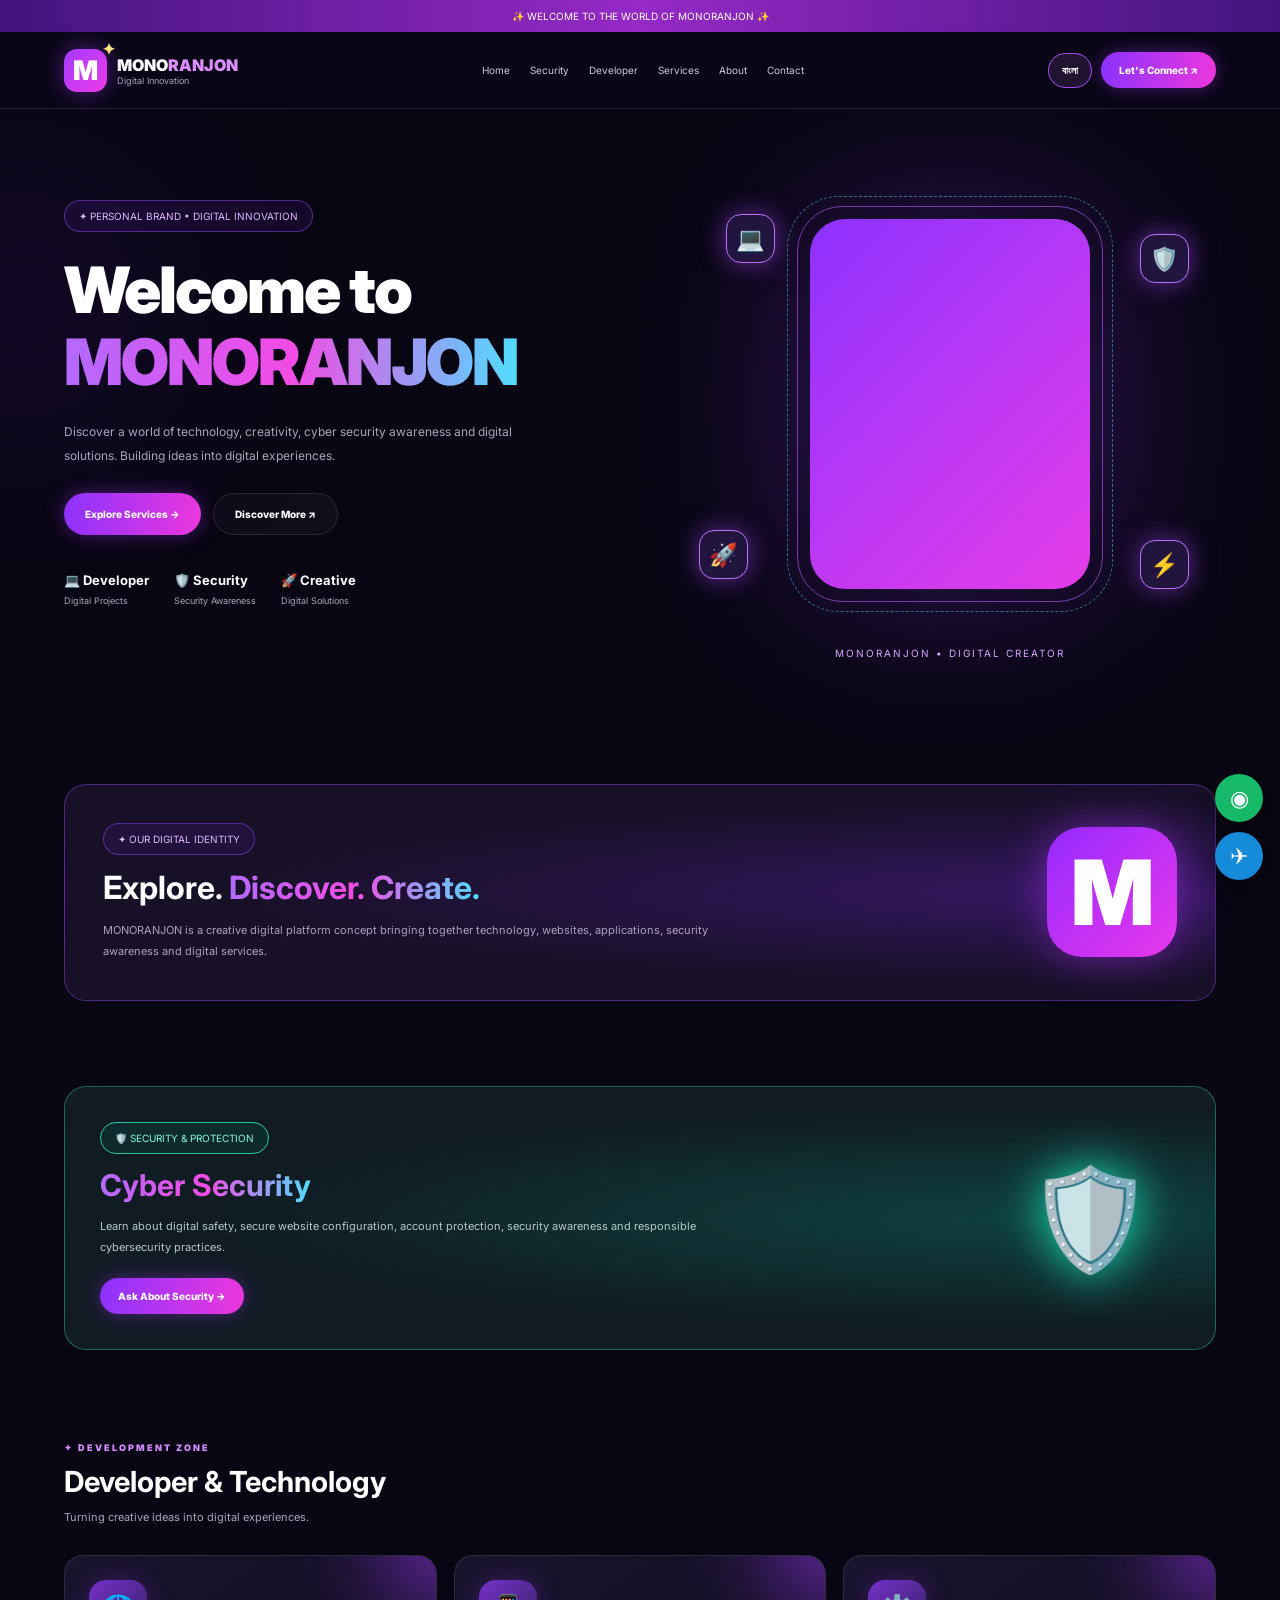
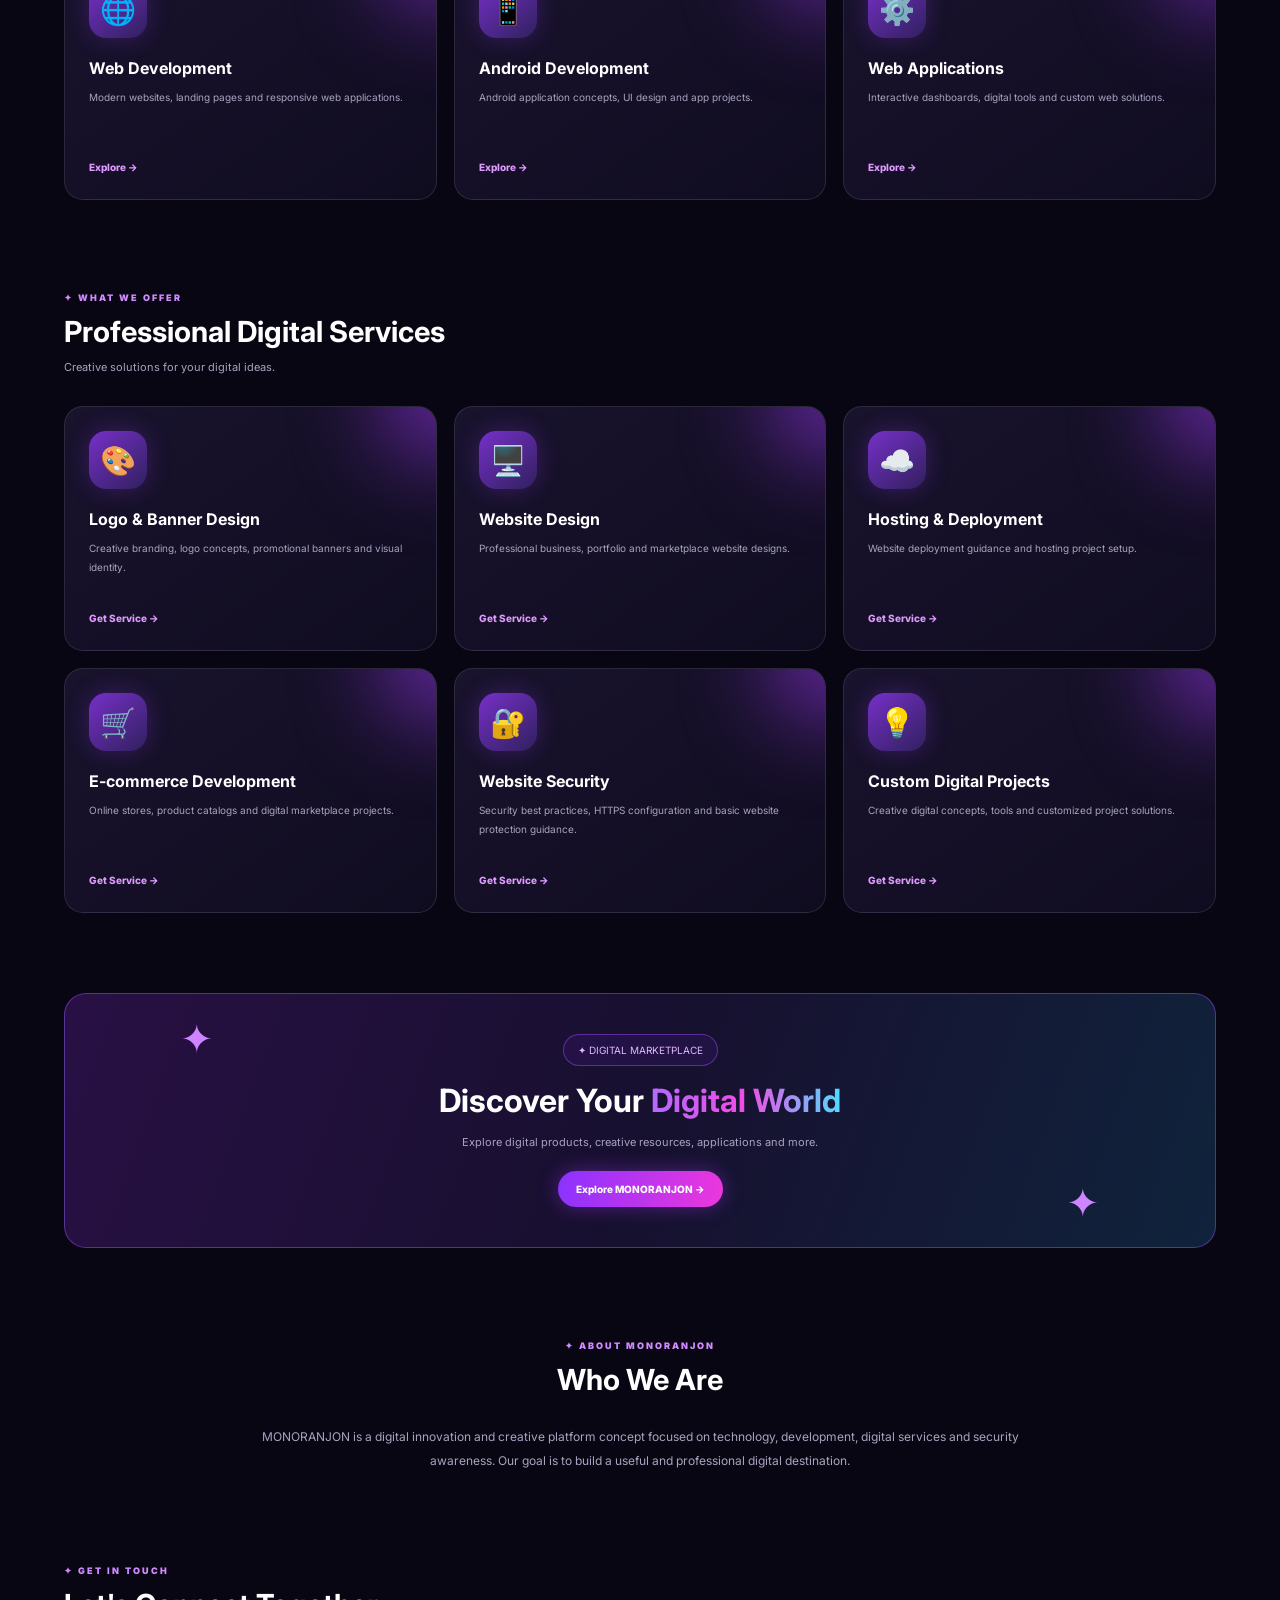
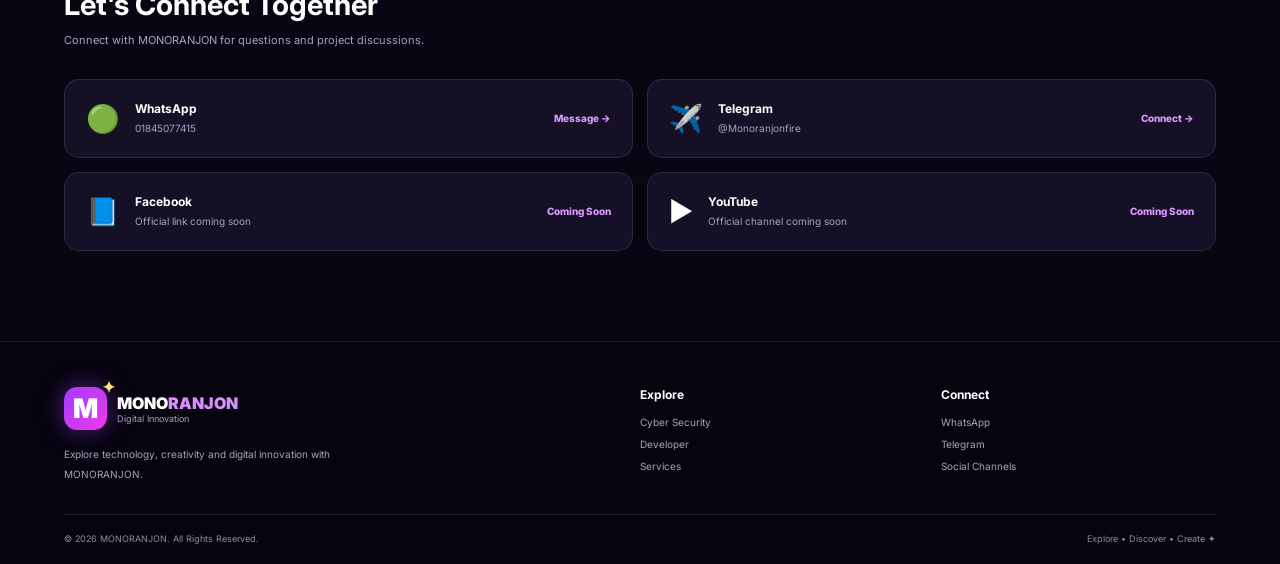
==== commit 97e4b758: "index.html" ====
--- a/index.html
+++ b/index.html
@@ -4,538 +4,384 @@
 <meta charset="UTF-8">
 <meta name="viewport" content="width=device-width, initial-scale=1">
 <meta name="theme-color" content="#080516">
-<meta name="description" content="MONORANJON - Explore games, apps, software, websites and digital services.">
-<title>MONORANJON | Premium Digital Marketplace</title>
-
-<link rel="preconnect" href="https://fonts.googleapis.com">
+<title>MONORANJON | Digital Innovation</title>
 <link href="https://fonts.googleapis.com/css2?family=Inter:wght@400;500;600;700;800;900&display=swap" rel="stylesheet">
 
 <style>
 :root{
- --bg:#080516;--panel:#120d29;--panel2:#191132;
- --purple:#8c32ff;--pink:#ed39ed;--cyan:#36d8ff;
- --text:#fff;--muted:#aaa2c3;--border:#ffffff17;
-}
-*{box-sizing:border-box;margin:0;padding:0}
+ --bg:#080612;--card:#151025;--purple:#9b42ff;
+ --pink:#ed42e9;--cyan:#38dfff;--white:#fff;
+ --muted:#aaa2bf;--border:#ffffff1c;
+}
+*{margin:0;padding:0;box-sizing:border-box}
 html{scroll-behavior:smooth;scroll-padding-top:90px}
-body{background:var(--bg);color:var(--text);font-family:Inter,Arial,sans-serif;overflow-x:hidden}
+body{
+ background:var(--bg);color:var(--white);
+ font-family:Inter,Arial,sans-serif;overflow-x:hidden
+}
 a{text-decoration:none;color:inherit}
-button,input{font:inherit}
-button{cursor:pointer}
-.container{width:90%;max-width:1320px;margin:auto}
+button{font-family:inherit;cursor:pointer}
+.container{width:90%;max-width:1250px;margin:auto}
 .gradient{
- background:linear-gradient(100deg,#a76aff,#f14ae9,#54d7ff);
+ background:linear-gradient(90deg,#b36aff,#f34be5,#50dcff);
  background-clip:text;-webkit-background-clip:text;color:transparent
 }
-
-/* Background effects */
-body:before{
- content:"";position:fixed;inset:0;z-index:-1;pointer-events:none;
- background:
- radial-gradient(ellipse at 10% 15%,#7020ba19,transparent 40%),
- radial-gradient(ellipse at 90% 60%,#172b9b1b,transparent 40%)
-}
-.ambient{
- position:fixed;width:260px;height:260px;border-radius:50%;
- filter:blur(110px);opacity:.16;pointer-events:none;z-index:-1;
- background:#8c32ff;top:20%;left:-100px;
- animation:ambient 12s ease-in-out infinite alternate
-}
-@keyframes ambient{
- to{transform:translate(80px,100px) scale(1.4);background:#ec38f4}
+.glow{
+ position:fixed;width:250px;height:250px;border-radius:50%;
+ background:#822bff;filter:blur(120px);opacity:.17;
+ pointer-events:none;z-index:-1;top:20%;left:-100px
 }
 @keyframes float{
  0%,100%{transform:translateY(0)}
- 50%{transform:translateY(-13px)}
-}
+ 50%{transform:translateY(-14px)}
+}
+@keyframes spin{to{transform:rotate(360deg)}}
 @keyframes pulse{
- 0%,100%{box-shadow:0 0 15px #a43cff55}
- 50%{box-shadow:0 0 38px #d12dff99}
+ 50%{box-shadow:0 0 45px #b44bff99}
+}
+@keyframes entrance{
+ from{opacity:0;transform:translateY(35px)}
+ to{opacity:1;transform:translateY(0)}
 }
 @keyframes shine{
- 0%{background-position:0% 50%}
- 100%{background-position:200% 50%}
-}
-@keyframes orbit{to{transform:rotate(360deg)}}
-@keyframes fadeUp{
- from{opacity:0;transform:translateY(25px)}
- to{opacity:1;transform:translateY(0)}
-}
-
-/* Top announcement */
-.topbar{
- padding:9px 15px;text-align:center;font-size:10px;
- background:linear-gradient(90deg,#3d137c,#8526c9,#3d137c);
- letter-spacing:.3px
-}
-.topbar a{font-weight:800;color:white;margin-left:10px}
-
-/* Header */
+ to{background-position:200% center}
+}
+@keyframes particle{
+ 0%,100%{transform:translate(0,0);opacity:.3}
+ 50%{transform:translate(12px,-20px);opacity:1}
+}
+
+/* Announcement */
+.top{
+ text-align:center;padding:10px;
+ font-size:10px;background:linear-gradient(90deg,#42147c,#9629c7,#42147c)
+}
+
+/* Navigation */
 header{
  position:sticky;top:0;z-index:100;
- background:#090617eF;backdrop-filter:blur(20px);
+ background:#090615ed;backdrop-filter:blur(20px);
  border-bottom:1px solid var(--border)
 }
-.navbar{
- min-height:77px;display:flex;align-items:center;
- justify-content:space-between;gap:20px
-}
-.brand{display:flex;align-items:center;gap:10px;flex-shrink:0}
-.logo-mark{
- width:45px;height:45px;border-radius:14px;
- display:grid;place-items:center;
- background:linear-gradient(135deg,#9a40ff,#e936ec);
- box-shadow:0 0 28px #a23aff77;
- font-size:29px;font-weight:900;position:relative
-}
-.logo-mark:after{
- content:"♛";position:absolute;top:-12px;right:-7px;
- font-size:16px;color:#ffd65c;
- text-shadow:0 0 10px #ffbf44
-}
-.brand-name{font-size:17px;font-weight:900;letter-spacing:.4px}
-.brand-name span{color:#d56aff}
-.brand small{display:block;font-size:9px;color:#b3a8cb}
-.nav-links{display:flex;align-items:center;gap:23px}
-.nav-links a{font-size:11px;color:#d0c9df;transition:.2s}
-.nav-links a:hover{color:#ed8aff}
-.nav-actions{display:flex;align-items:center;gap:9px}
+.nav{
+ min-height:76px;display:flex;align-items:center;
+ justify-content:space-between;gap:15px
+}
+.brand{display:flex;align-items:center;gap:10px}
+.brand-logo{
+ width:43px;height:43px;border-radius:13px;
+ display:grid;place-items:center;font-size:27px;font-weight:900;
+ background:linear-gradient(135deg,#a33cff,#ed39e7);
+ box-shadow:0 0 25px #a33cff77;position:relative
+}
+.brand-logo:after{
+ content:"✦";position:absolute;top:-10px;right:-8px;
+ color:#ffe47b;font-size:16px
+}
+.brand-name{font-size:16px;font-weight:900}
+.brand-name span{color:#db8cff}
+.brand small{display:block;font-size:9px;color:#aaa0c0}
+.links{display:flex;gap:20px}
+.links a{font-size:10px;color:#d1c8df}
+.links a:hover{color:#ee91ff}
+.nav-right{display:flex;align-items:center;gap:9px}
 .btn{
  display:inline-flex;align-items:center;justify-content:center;
- padding:12px 19px;border:1px solid var(--border);
- border-radius:30px;color:white;background:#ffffff06;
- font-size:11px;font-weight:800;transition:.25s
-}
-.btn:hover{transform:translateY(-3px);border-color:#b56bff}
-.btn-primary{
- background:linear-gradient(100deg,#8629ff,#e52bea);
- border:0;box-shadow:0 0 25px #b42eff66
-}
-.btn-primary:hover{box-shadow:0 0 35px #df40ff99}
-.menu{display:none;background:none;border:0;color:white;font-size:25px}
+ padding:12px 18px;border-radius:30px;
+ border:1px solid var(--border);font-size:10px;font-weight:800;
+ color:white;background:#ffffff08;transition:.3s
+}
+.btn:hover{transform:translateY(-3px);border-color:#c278ff}
+.primary{
+ border:0;background:linear-gradient(100deg,#8b32ff,#ed37dc);
+ box-shadow:0 0 20px #a435ff66
+}
+.lang{
+ background:#211431;color:white;border:1px solid #a54cff;
+ padding:10px 13px;border-radius:22px;font-size:10px;font-weight:800
+}
+.menu{display:none;background:none;color:white;border:0;font-size:25px}
 
 /* Hero */
 .hero{
- min-height:530px;display:grid;grid-template-columns:1.05fr .95fr;
- align-items:center;gap:30px;padding:65px 0 55px;position:relative
-}
-.hero-content{animation:fadeUp .8s both;position:relative;z-index:2}
-.eyebrow{
- display:inline-flex;align-items:center;gap:8px;
- padding:8px 14px;border:1px solid #a957ff66;
- border-radius:30px;background:#882aff19;
- color:#ddb0ff;font-size:10px;font-weight:700
-}
-.dot{
- width:7px;height:7px;border-radius:50%;background:#d94cff;
- box-shadow:0 0 12px #d94cff
+ min-height:590px;display:grid;
+ grid-template-columns:1.05fr .95fr;
+ align-items:center;gap:30px;padding:65px 0
+}
+.hero-text{animation:entrance .9s both}
+.tag{
+ display:inline-block;padding:9px 14px;
+ border:1px solid #9b4dff77;border-radius:30px;
+ background:#882aff19;color:#dfb7ff;font-size:10px
 }
 .hero h1{
- font-size:clamp(42px,5.4vw,69px);line-height:1.08;
- letter-spacing:-2.8px;margin:22px 0 17px;font-weight:900
-}
-.hero-content>p{
- color:#bbb3d0;font-size:13px;line-height:1.9;max-width:470px
-}
-.hero-buttons{display:flex;gap:12px;flex-wrap:wrap;margin-top:27px}
-.hero-buttons .btn{padding:14px 20px}
-.hero-stats{display:flex;gap:28px;margin-top:39px;flex-wrap:wrap}
-.stat{display:flex;align-items:center;gap:10px}
-.stat-icon{font-size:23px}
-.stat strong{display:block;font-size:15px}
-.stat small{display:block;font-size:9px;color:var(--muted)}
-.hero-visual{
- min-height:390px;display:grid;place-items:center;position:relative;
- animation:fadeUp 1s both
-}
-.visual-glow{
- position:absolute;width:280px;height:280px;border-radius:50%;
- background:#8d29ff;filter:blur(100px);opacity:.3
-}
-.visual-ring{
- position:absolute;width:95%;height:180px;border-radius:50%;
- border:1px solid #a64aff66;transform:rotate(-16deg);
- animation:orbit 35s linear infinite
-}
-.visual-ring.two{
- width:105%;height:130px;transform:rotate(20deg);
- border-color:#3876ff77;animation-direction:reverse
-}
-.main-device{
- width:270px;max-width:80%;min-height:235px;
- border:1px solid #c07aff;border-radius:19px;
- background:linear-gradient(145deg,#25114d,#090b24);
- box-shadow:0 0 45px #a13aff88,inset 0 0 40px #ad40ff20;
- display:flex;flex-direction:column;align-items:center;
- justify-content:center;position:relative;z-index:2;
- transform:perspective(700px) rotateY(-7deg);
- animation:float 5s ease-in-out infinite
-}
-.device-logo{
- width:78px;height:78px;border-radius:23px;
- background:linear-gradient(140deg,#9b3bff,#ed3de9);
- display:grid;place-items:center;font-size:53px;font-weight:900;
- box-shadow:0 0 35px #b53dff88
-}
-.main-device h2{font-size:21px;margin-top:16px;letter-spacing:1px}
-.main-device p{font-size:10px;color:#cbb2ec}
-.device-line{
- width:65%;height:3px;border-radius:10px;margin-top:15px;
- background:linear-gradient(90deg,transparent,#ed81ff,transparent)
-}
-.float-icon{
- position:absolute;z-index:3;width:48px;height:48px;
- display:grid;place-items:center;border-radius:14px;
- border:1px solid #b96dff;background:#241347;
- box-shadow:0 0 25px #9b43ff77;font-size:23px;
- animation:float 4s ease-in-out infinite
-}
-.fi1{top:45px;left:8%}
-.fi2{right:8%;top:60px;animation-delay:1s}
-.fi3{right:0;bottom:70px;animation-delay:2s}
-.fi4{left:3%;bottom:42px;animation-delay:1.5s}
-.visual-caption{
- position:absolute;bottom:0;left:50%;transform:translateX(-50%);
- color:#d4b0ff;font-size:9px;letter-spacing:2px;white-space:nowrap
-}
-
-/* Search */
-.search-section{position:relative;z-index:5;margin-top:-12px}
-.search-box{
- max-width:650px;margin:auto;padding:8px 9px 8px 18px;
- display:flex;align-items:center;gap:12px;
- border:1px solid #a855f7;border-radius:40px;
- background:#17102d;box-shadow:0 10px 35px #0008
-}
-.search-icon{font-size:22px;color:#dc9cff}
-.search-box input{
- flex:1;min-width:0;background:none;border:0;
- outline:0;color:white;font-size:12px
-}
-.search-box input::placeholder{color:#938ba9}
-.search-box button{
- border:0;padding:12px 23px;border-radius:30px;
- color:white;font-size:11px;font-weight:800;
- background:linear-gradient(90deg,#8e2aff,#e536ee)
-}
-
-/* General section */
-.section{padding-top:80px}
-.section-head{
- display:flex;align-items:end;justify-content:space-between;
- gap:15px;margin-bottom:26px
-}
-.section-kicker{font-size:9px;color:#d37aff;letter-spacing:2px;font-weight:900}
-.section-head h2{font-size:27px;line-height:1.3;margin-top:5px}
-.section-head p{font-size:11px;color:var(--muted);margin-top:5px}
-.view-link{font-size:10px;color:#e295ff;font-weight:800}
-
-/* Categories */
-.category-grid{
- display:grid;grid-template-columns:repeat(5,1fr);gap:13px
-}
-.category-card{
- min-height:108px;border-radius:16px;padding:17px;
- display:flex;align-items:center;gap:12px;
- border:1px solid #ffffff25;transition:.3s;position:relative;overflow:hidden
-}
-.category-card:after{
- content:"";position:absolute;right:-40px;top:-50px;
- width:120px;height:120px;border-radius:50%;
- background:#ffffff17;filter:blur(10px)
-}
-.category-card:hover{transform:translateY(-7px);filter:brightness(1.15)}
-.category-card .emoji{font-size:27px;z-index:1}
-.category-card div{z-index:1}
-.category-card strong{font-size:12px;display:block}
-.category-card small{font-size:9px;opacity:.85}
-.category-card b{margin-left:auto;z-index:1;font-size:18px}
-.cat1{background:linear-gradient(130deg,#7928d7,#39127c)}
-.cat2{background:linear-gradient(130deg,#087fd3,#123c90)}
-.cat3{background:linear-gradient(130deg,#078b73,#075144)}
-.cat4{background:linear-gradient(130deg,#cf6519,#833014)}
-.cat5{background:linear-gradient(130deg,#ba258c,#651365)}
-
-/* Filters and products */
-.filters{display:flex;gap:8px;flex-wrap:wrap}
-.filters button{
- border:1px solid var(--border);border-radius:30px;
- background:#171128;color:#bcb4ce;padding:9px 17px;font-size:10px
-}
-.filters button.active{
- background:linear-gradient(90deg,#8d2bff,#dc32e8);
- color:white;border-color:#c078ff
-}
-.product-grid{
- display:grid;grid-template-columns:repeat(4,1fr);
- gap:17px;margin-top:22px
-}
-.product-card{
- overflow:hidden;background:var(--panel);
- border:1px solid var(--border);border-radius:16px;transition:.3s
-}
-.product-card:hover{
- transform:translateY(-7px);border-color:#aa62ff;
- box-shadow:0 15px 40px #0007
-}
-.product-card[hidden]{display:none}
-.product-art{
- height:165px;display:grid;place-items:center;
- position:relative;overflow:hidden;font-size:57px
-}
-.product-art:after{
- content:"";position:absolute;width:160px;height:160px;
- border:1px solid #ffffff22;border-radius:50%
-}
-.art-game{background:radial-gradient(circle,#7635c2,#24113d)}
-.art-app{background:radial-gradient(circle,#087f9a,#10233d)}
-.art-software{background:radial-gradient(circle,#1c8271,#122d36)}
-.art-web{background:radial-gradient(circle,#8d3cba,#24143e)}
-.art-design{background:radial-gradient(circle,#b54d29,#32182e)}
-.product-art span{z-index:1}
-.product-label{
- position:absolute;top:12px;left:12px;z-index:2;
- background:#df32b6;border-radius:20px;padding:5px 9px;
- font-size:8px;font-weight:900;letter-spacing:.6px
-}
-.product-info{padding:16px}
-.product-info>small{font-size:9px;color:#d28bff;font-weight:800;letter-spacing:1px}
-.product-info h3{font-size:14px;margin:6px 0}
-.product-info p{font-size:10px;color:var(--muted);min-height:33px}
-.product-bottom{
- display:flex;justify-content:space-between;align-items:center;
- border-top:1px solid var(--border);padding-top:12px;margin-top:13px
-}
-.product-bottom span{font-size:10px;color:#b9a8d2}
-.product-bottom a{font-size:10px;color:#e4a0ff;font-weight:800}
-.empty-message{display:none;text-align:center;padding:35px;color:var(--muted)}
-
-/* Services */
-.services-grid{
- display:grid;grid-template-columns:repeat(3,1fr);gap:16px
-}
-.service-card{
- padding:24px;border:1px solid var(--border);
- border-radius:17px;background:linear-gradient(145deg,#19122f,#0e0b20);
- transition:.3s
-}
-.service-card:hover{border-color:#a452f5;transform:translateY(-5px)}
-.service-icon{
- width:50px;height:50px;display:grid;place-items:center;
- border-radius:14px;font-size:25px;
- background:linear-gradient(140deg,#7828c9,#3b1b76);
- box-shadow:0 0 20px #822ce644
-}
-.service-card h3{font-size:15px;margin:17px 0 7px}
-.service-card p{font-size:10px;line-height:1.8;color:var(--muted)}
-.service-card a{display:inline-block;margin-top:15px;color:#d999ff;font-size:10px;font-weight:800}
-
-/* Feature */
-.feature{
- margin-top:85px;padding:45px;border:1px solid #8c4ac1;
- border-radius:23px;display:grid;grid-template-columns:1fr 1fr;
- align-items:center;gap:25px;overflow:hidden;
- background:radial-gradient(ellipse at 85%,#7129b55a,transparent 55%),#17102b
-}
-.feature h2{font-size:35px;line-height:1.25;margin:15px 0}
-.feature p{font-size:12px;color:var(--muted);max-width:430px;margin-bottom:22px}
-.feature-art{min-height:230px;display:grid;place-items:center;position:relative}
-.feature-art:before{
- content:"";position:absolute;width:170px;height:170px;
- border:1px solid #b76dff;border-radius:50%;
- box-shadow:0 0 45px #a54bff66,inset 0 0 35px #9b42ff44;
- animation:orbit 15s linear infinite
-}
-.feature-M{
- font-size:110px;font-weight:900;
- color:#dca0ff;text-shadow:0 0 45px #a33cff;
- animation:float 4s ease-in-out infinite
-}
-
-/* About */
-.about{text-align:center;padding:80px 0 30px}
-.about h2{font-size:28px;margin:13px 0}
-.about p{max-width:680px;margin:auto;color:var(--muted);font-size:12px;line-height:2}
-
-/* Contact */
-.contact-grid{display:grid;grid-template-columns:repeat(2,1fr);gap:15px}
-.contact-card{
- display:flex;align-items:center;gap:15px;padding:22px;
- border:1px solid var(--border);border-radius:15px;background:var(--panel)
-}
-.contact-card:hover{border-color:#a956ff}
-.contact-icon{font-size:28px}
-.contact-card strong{display:block;font-size:13px}
-.contact-card small{display:block;color:var(--muted);font-size:10px}
-.contact-card a{margin-left:auto;color:#dfa0ff;font-size:10px;font-weight:800}
-.social-soon{opacity:.6}
-
-/* Newsletter */
-.newsletter{
- margin-top:75px;padding:32px;border:1px solid #7836b6;
- border-radius:19px;background:linear-gradient(110deg,#21113e,#15102c);
- display:flex;justify-content:space-between;align-items:center;gap:20px
-}
-.newsletter h3{font-size:20px}
-.newsletter p{font-size:10px;color:var(--muted)}
-.newsletter form{display:flex;gap:8px;width:45%;max-width:430px}
-.newsletter input{
- flex:1;min-width:0;background:#080516;border:1px solid var(--border);
- border-radius:30px;padding:12px 15px;color:white;outline:0;font-size:10px
-}
-.newsletter button{
- border:0;border-radius:30px;padding:11px 17px;
- color:white;background:linear-gradient(90deg,#8b2aff,#df30e9);
- font-size:10px;font-weight:800
-}
+ font-size:clamp(42px,5vw,65px);
+ font-weight:900;line-height:1.12;
+ letter-spacing:-2px;margin:22px 0
+}
+.hero-text>p{
+ max-width:480px;font-size:12px;line-height:2;color:var(--muted)
+}
+.hero-buttons{display:flex;gap:12px;flex-wrap:wrap;margin-top:25px}
+.hero-buttons .btn{padding:14px 21px}
+.mini-stats{display:flex;gap:25px;margin-top:37px;flex-wrap:wrap}
+.mini-stats strong{display:block;font-size:13px}
+.mini-stats small{font-size:9px;color:var(--muted)}
+.hero-photo{
+ min-height:440px;position:relative;
+ display:grid;place-items:center;animation:entrance 1s both
+}
+.photo-glow{
+ position:absolute;width:280px;height:350px;
+ background:#8e36ff;filter:blur(100px);opacity:.35
+}
+.photo-frame{
+ width:280px;height:370px;max-width:75%;
+ position:relative;border-radius:35px;padding:5px;
+ background:linear-gradient(140deg,#d052ff,#40dfff,#922aff,#f34de5);
+ background-size:200% 200%;animation:shine 5s linear infinite,pulse 4s infinite
+}
+.photo-frame img{
+ width:100%;height:100%;object-fit:cover;
+ object-position:center;border-radius:31px;
+ display:block;background:#111
+}
+.photo-frame:before{
+ content:"";position:absolute;inset:-13px;
+ border:1px solid #c05dff99;border-radius:45px;
+ animation:spin 17s linear infinite;pointer-events:none
+}
+.photo-frame:after{
+ content:"";position:absolute;inset:-23px;
+ border:1px dashed #4cdfff77;border-radius:52px;
+ animation:spin 25s linear infinite reverse;pointer-events:none
+}
+.orbit-icon{
+ position:absolute;width:49px;height:49px;
+ display:grid;place-items:center;border-radius:15px;
+ background:#21143f;border:1px solid #bd71ff;
+ box-shadow:0 0 25px #a84bff88;font-size:23px;
+ animation:float 4s infinite
+}
+.o1{top:30px;left:8%}
+.o2{top:50px;right:5%;animation-delay:1s}
+.o3{bottom:45px;left:3%;animation-delay:2s}
+.o4{bottom:35px;right:5%;animation-delay:1.5s}
+.photo-caption{
+ position:absolute;bottom:-35px;text-align:center;
+ font-size:10px;color:#d7a3ff;letter-spacing:2px
+}
+
+/* Sections */
+.section{padding-top:85px}
+.heading{margin-bottom:28px}
+.heading small{color:#d18aff;font-size:9px;letter-spacing:2px;font-weight:900}
+.heading h2{font-size:29px;margin:9px 0}
+.heading p{color:var(--muted);font-size:11px;line-height:1.8}
+.center{text-align:center}
+
+/* Identity banner */
+.identity{
+ padding:38px;border:1px solid #994cff66;border-radius:22px;
+ background:radial-gradient(ellipse at 90%,#862bff44,transparent 60%),#171027;
+ display:grid;grid-template-columns:1fr auto;gap:20px;align-items:center
+}
+.identity h2{font-size:32px;margin:13px 0}
+.identity p{font-size:11px;color:var(--muted);line-height:1.9;max-width:620px}
+.identity-symbol{
+ width:130px;height:130px;border-radius:35px;
+ display:grid;place-items:center;font-size:90px;font-weight:900;
+ background:linear-gradient(135deg,#942aff,#e938eb);
+ box-shadow:0 0 45px #b134ff88;
+ animation:float 5s infinite
+}
+
+/* Service cards */
+.grid{
+ display:grid;grid-template-columns:repeat(3,1fr);gap:17px
+}
+.card{
+ background:linear-gradient(145deg,#19132d,#100c20);
+ border:1px solid var(--border);border-radius:19px;
+ padding:24px;position:relative;overflow:hidden;transition:.3s
+}
+.card:hover{
+ transform:translateY(-8px);
+ border-color:#b65dff;
+ box-shadow:0 12px 40px #0008
+}
+.card:after{
+ content:"";position:absolute;width:100px;height:100px;
+ right:-60px;top:-60px;border-radius:50%;
+ background:#a43bff;filter:blur(50px)
+}
+.card-icon{
+ width:58px;height:58px;border-radius:17px;
+ display:grid;place-items:center;font-size:29px;
+ background:linear-gradient(140deg,#7730c9,#30205e);
+ box-shadow:0 0 23px #963dff44;
+ margin-bottom:20px;animation:float 5s infinite
+}
+.card:nth-child(2) .card-icon{animation-delay:1s}
+.card:nth-child(3) .card-icon{animation-delay:2s}
+.card h3{font-size:16px;margin-bottom:10px}
+.card p{font-size:10px;color:var(--muted);line-height:1.9;min-height:58px}
+.card a{display:inline-block;color:#df9aff;font-size:10px;font-weight:800;margin-top:15px}
+
+/* Security feature */
+.security{
+ padding:35px;border:1px solid #29d9ba66;
+ border-radius:22px;overflow:hidden;
+ background:radial-gradient(ellipse at 85%,#0b8c7955,transparent 60%),#101b22;
+ display:grid;grid-template-columns:1fr 180px;gap:20px;align-items:center
+}
+.security h2{font-size:30px;margin:13px 0}
+.security p{font-size:11px;line-height:1.9;color:#b6c9c8;max-width:650px}
+.security-art{
+ font-size:100px;text-align:center;
+ filter:drop-shadow(0 0 25px #1ae9bd);
+ animation:float 4s infinite
+}
+.security .tag{border-color:#23c6a4;color:#85f5db;background:#0d554c44}
+
+/* Project banner */
+.project-banner{
+ margin-top:80px;padding:40px;border-radius:22px;
+ border:1px solid #a34cff77;
+ background:linear-gradient(110deg,#281044,#17102f,#10233c);
+ text-align:center;position:relative;overflow:hidden
+}
+.project-banner:before,.project-banner:after{
+ content:"✦";position:absolute;color:#cf85ff;
+ font-size:40px;animation:particle 4s infinite
+}
+.project-banner:before{top:20px;left:10%}
+.project-banner:after{bottom:20px;right:10%}
+.project-banner h2{font-size:32px;margin:15px 0}
+.project-banner p{font-size:11px;color:var(--muted);margin-bottom:22px}
+
+/* About and contact */
+.about{
+ max-width:760px;margin:auto;text-align:center;
+ color:var(--muted);font-size:12px;line-height:2
+}
+.contact-grid{display:grid;grid-template-columns:repeat(2,1fr);gap:14px}
+.contact{
+ display:flex;align-items:center;gap:15px;
+ padding:21px;background:var(--card);
+ border:1px solid var(--border);border-radius:15px
+}
+.contact:hover{border-color:#a74aff}
+.contact-icon{font-size:27px}
+.contact strong{font-size:12px;display:block}
+.contact small{font-size:10px;color:var(--muted)}
+.contact a{margin-left:auto;color:#db9aff;font-size:10px;font-weight:800}
 
 /* Footer */
 footer{
- margin-top:80px;padding:48px 0 20px;
- border-top:1px solid var(--border);background:#070410
-}
-.footer-grid{
- display:grid;grid-template-columns:2fr 1fr 1fr 1.2fr;gap:30px
-}
-.footer-grid h4{font-size:12px;margin-bottom:15px}
-.footer-grid p{max-width:250px;font-size:10px;color:var(--muted);margin-top:14px;line-height:1.9}
+ margin-top:90px;padding:45px 0 20px;
+ border-top:1px solid var(--border);background:#06040e
+}
+.footer-grid{display:grid;grid-template-columns:2fr 1fr 1fr;gap:25px}
+.footer-grid h4{font-size:12px;margin-bottom:14px}
+.footer-grid p{max-width:300px;color:var(--muted);font-size:10px;line-height:2;margin-top:14px}
 .footer-grid a:not(.brand){display:block;color:var(--muted);font-size:10px;margin:10px 0}
-.footer-grid a:hover{color:#e49bff}
 .footer-bottom{
- margin-top:30px;padding-top:17px;border-top:1px solid var(--border);
- display:flex;justify-content:space-between;gap:12px;
- color:#89829d;font-size:9px
-}
-
-/* Floating support */
-.floating{
+ margin-top:30px;padding-top:18px;border-top:1px solid var(--border);
+ display:flex;justify-content:space-between;gap:10px;
+ color:#938ba3;font-size:9px
+}
+.float-contact{
  position:fixed;right:17px;bottom:20px;z-index:90;
  display:flex;flex-direction:column;gap:10px
 }
-.floating a{
+.float-contact a{
  width:48px;height:48px;border-radius:50%;
- display:grid;place-items:center;font-size:21px;
- box-shadow:0 5px 20px #0009;transition:.25s
-}
-.floating a:hover{transform:scale(1.12)}
-.wa{background:#16bd69}
-.tg{background:#168de0}
-
-/* Toast */
-.toast{
- position:fixed;left:50%;bottom:25px;z-index:200;
- transform:translate(-50%,20px);opacity:0;
- background:#24133f;border:1px solid #ad61ff;
- border-radius:12px;padding:12px 20px;
- font-size:11px;pointer-events:none;transition:.3s;
- text-align:center;max-width:90%
-}
-.toast.show{opacity:1;transform:translate(-50%,0)}
-
-/* Scroll animation */
+ display:grid;place-items:center;font-size:22px;
+ box-shadow:0 5px 20px #0008;transition:.3s
+}
+.float-contact a:hover{transform:scale(1.12)}
+.wa{background:#16b968}.tg{background:#168bd9}
+
+/* Animation reveal */
 .reveal{opacity:0;transform:translateY(25px);transition:.7s}
-.reveal.visible{opacity:1;transform:translateY(0)}
-
-@media(max-width:1000px){
- .nav-links{gap:12px}
- .nav-links a{font-size:10px}
- .category-grid{grid-template-columns:repeat(3,1fr)}
- .product-grid{grid-template-columns:repeat(2,1fr)}
-}
-@media(max-width:680px){
+.reveal.show{opacity:1;transform:translateY(0)}
+
+@media(max-width:900px){
+ .links{gap:10px}
+ .links a{font-size:9px}
+ .grid{grid-template-columns:repeat(2,1fr)}
+}
+@media(max-width:650px){
  .container{width:92%}
- .navbar{min-height:67px}
- .brand-name{font-size:13px}
- .logo-mark{width:38px;height:38px;font-size:24px}
- .menu{display:block;margin-left:auto}
- .nav-links{
-  display:none;position:absolute;top:67px;left:0;width:100%;
-  padding:15px 5%;background:#100b22;
-  flex-direction:column;align-items:stretch;
-  border-bottom:1px solid var(--border)
+ .nav{min-height:68px}
+ .menu{display:block}
+ .links{
+  display:none;position:absolute;top:68px;left:0;width:100%;
+  padding:15px 5%;background:#100b20;
+  flex-direction:column;gap:0
  }
- .nav-links.open{display:flex}
- .nav-links a{padding:12px;border-bottom:1px solid var(--border);font-size:12px}
- .nav-actions .login{display:none}
- .nav-actions .btn{padding:10px 12px;font-size:9px}
- .hero{grid-template-columns:1fr;padding:48px 0 40px;gap:15px}
+ .links.open{display:flex}
+ .links a{padding:13px;border-bottom:1px solid var(--border);font-size:12px}
+ .nav-right .btn{display:none}
+ .hero{grid-template-columns:1fr;padding:45px 0 60px}
  .hero h1{font-size:43px}
- .hero-content>p{font-size:12px}
- .hero-stats{gap:17px;margin-top:28px}
- .hero-visual{min-height:310px}
- .main-device{width:230px;min-height:205px}
- .visual-ring{height:130px}
- .search-section{margin-top:0}
- .search-box{padding-left:13px}
- .search-box input{font-size:10px}
- .search-box button{padding:10px 14px;font-size:10px}
+ .hero-photo{min-height:405px;margin-top:15px}
+ .photo-frame{height:335px;width:245px}
  .section{padding-top:60px}
- .section-head h2{font-size:22px}
- .category-grid{grid-template-columns:repeat(2,1fr);gap:9px}
- .category-card{padding:12px;min-height:80px;gap:8px}
- .category-card .emoji{font-size:22px}
- .category-card strong{font-size:10px}
- .category-card small{font-size:8px}
- .category-card b{font-size:14px}
- .product-grid{gap:10px}
- .product-art{height:125px;font-size:43px}
- .product-info{padding:11px}
- .product-info h3{font-size:12px}
- .product-info p{font-size:9px}
- .product-bottom a,.product-bottom span{font-size:8px}
- .services-grid{grid-template-columns:1fr}
- .service-card{padding:20px}
- .feature{grid-template-columns:1fr;padding:25px;margin-top:55px}
- .feature h2{font-size:29px}
- .feature-art{min-height:150px}
- .feature-M{font-size:85px}
+ .heading h2{font-size:24px}
+ .grid{grid-template-columns:1fr}
+ .card{padding:22px}
+ .identity{grid-template-columns:1fr;padding:24px}
+ .identity h2{font-size:26px}
+ .identity-symbol{width:85px;height:85px;font-size:58px}
+ .security{grid-template-columns:1fr;padding:25px}
+ .security-art{font-size:75px}
+ .project-banner{padding:28px 20px}
+ .project-banner h2{font-size:25px}
  .contact-grid{grid-template-columns:1fr}
- .newsletter{padding:23px;flex-direction:column;align-items:stretch}
- .newsletter form{width:100%;max-width:none}
- .newsletter h3{font-size:18px}
- .newsletter input{font-size:9px}
- .footer-grid{grid-template-columns:repeat(2,1fr);gap:25px 15px}
+ .footer-grid{grid-template-columns:1fr 1fr}
  .footer-grid>div:first-child{grid-column:span 2}
  .footer-bottom{flex-direction:column}
 }
 @media(prefers-reduced-motion:reduce){
- *,*::before,*::after{animation:none!important;transition:none!important;scroll-behavior:auto!important}
+ *,*:before,*:after{animation:none!important;transition:none!important}
 }
 </style>
 </head>
 
 <body>
-<div class="ambient"></div>
-
-<div class="topbar">
- 🎁 Welcome to MONORANJON — Explore Your Digital World
- <a href="#marketplace">Explore Now →</a>
+<div class="glow"></div>
+
+<div class="top">
+ ✨ <span data-en="WELCOME TO THE WORLD OF MONORANJON"
+ data-bn="MONORANJON-এর ডিজিটাল জগতে স্বাগতম"></span> ✨
 </div>
 
 <header>
- <div class="container navbar">
-  <a href="#home" class="brand">
-   <div class="logo-mark">M</div>
+ <div class="container nav">
+  <a class="brand" href="#home">
+   <div class="brand-logo">M</div>
    <div>
     <div class="brand-name">MONO<span>RANJON</span></div>
-    <small>Explore • Discover • Create</small>
+    <small>Digital Innovation</small>
    </div>
   </a>
 
-  <button class="menu" id="menu" aria-label="Toggle menu">☰</button>
-
-  <nav class="nav-links" id="nav">
-   <a href="#home">Home</a>
-   <a href="#marketplace">Marketplace</a>
-   <a href="#services">Services</a>
-   <a href="#portfolio">Portfolio</a>
-   <a href="#about">About</a>
-   <a href="#contact">Contact</a>
+  <button class="menu" id="menu">☰</button>
+
+  <nav class="links" id="links">
+   <a href="#home" data-en="Home" data-bn="হোম">Home</a>
+   <a href="#security" data-en="Security" data-bn="সিকিউরিটি">Security</a>
+   <a href="#developer" data-en="Developer" data-bn="ডেভেলপার">Developer</a>
+   <a href="#services" data-en="Services" data-bn="সার্ভিস">Services</a>
+   <a href="#about" data-en="About" data-bn="আমাদের সম্পর্কে">About</a>
+   <a href="#contact" data-en="Contact" data-bn="যোগাযোগ">Contact</a>
   </nav>
 
-  <div class="nav-actions">
-   <a class="btn login" href="#contact">Login</a>
-   <a class="btn btn-primary" href="#marketplace">Get Started ↗</a>
+  <div class="nav-right">
+   <button class="lang" id="language">বাংলা</button>
+   <a class="btn primary" href="#contact">Let's Connect ↗</a>
   </div>
  </div>
 </header>
@@ -543,293 +389,218 @@
 <main>
 <div class="container">
 
-<!-- HERO -->
+<!-- PERSONAL HERO -->
 <section class="hero" id="home">
- <div class="hero-content">
-  <span class="eyebrow"><span class="dot"></span> WELCOME TO MONORANJON ✦</span>
-
-  <h1>Your Ultimate<br><span class="gradient">Digital Destination</span></h1>
-
-  <p>
-   Discover games, apps, software, websites and more.
-   Turn your ideas into reality with MONORANJON.
+ <div class="hero-text">
+  <span class="tag">✦ PERSONAL BRAND • DIGITAL INNOVATION</span>
+
+  <h1>
+   <span data-en="Welcome to" data-bn="স্বাগতম"></span><br>
+   <span class="gradient">MONORANJON</span>
+  </h1>
+
+  <p data-en="Discover a world of technology, creativity, cyber security awareness and digital solutions. Building ideas into digital experiences."
+     data-bn="প্রযুক্তি, সৃজনশীলতা, সাইবার সিকিউরিটি সচেতনতা এবং ডিজিটাল সমাধানের জগতে স্বাগতম। নতুন আইডিয়াকে ডিজিটাল অভিজ্ঞতায় রূপ দেওয়াই আমাদের লক্ষ্য।">
   </p>
 
   <div class="hero-buttons">
-   <a href="#marketplace" class="btn btn-primary">Explore Marketplace →</a>
-   <a href="#services" class="btn">Discover Services ↗</a>
-  </div>
-
-  <div class="hero-stats">
-   <div class="stat">
-    <span class="stat-icon">🎮</span>
-    <div><strong>Digital</strong><small>Products</small></div>
-   </div>
-   <div class="stat">
-    <span class="stat-icon">💎</span>
-    <div><strong>Creative</strong><small>Solutions</small></div>
-   </div>
-   <div class="stat">
-    <span class="stat-icon">⚡</span>
-    <div><strong>24/7</strong><small>Contact Support</small></div>
-   </div>
-  </div>
- </div>
-
- <div class="hero-visual">
-  <div class="visual-glow"></div>
-  <div class="visual-ring"></div>
-  <div class="visual-ring two"></div>
-  <div class="float-icon fi1">🎮</div>
-  <div class="float-icon fi2">🌐</div>
-  <div class="float-icon fi3">💎</div>
-  <div class="float-icon fi4">🚀</div>
-
-  <div class="main-device">
-   <div class="device-logo">M</div>
-   <h2>MONORANJON</h2>
-   <p>Explore • Discover • Create</p>
-   <div class="device-line"></div>
-  </div>
-  <div class="visual-caption">A WORLD OF DIGITAL POSSIBILITIES</div>
- </div>
-</section>
-
-<!-- SEARCH -->
-<div class="search-section">
- <div class="search-box">
-  <span class="search-icon">⌕</span>
-  <input id="search" type="search" placeholder="Search games, apps, software, websites...">
-  <button id="searchButton">Search</button>
- </div>
-</div>
-
-<!-- CATEGORIES -->
-<section class="section reveal" id="categories">
- <div class="section-head">
+   <a href="#services" class="btn primary" data-en="Explore Services →" data-bn="সার্ভিস দেখুন →"></a>
+   <a href="#about" class="btn" data-en="Discover More ↗" data-bn="আরও জানুন ↗"></a>
+  </div>
+
+  <div class="mini-stats">
+   <div><strong>💻 Developer</strong><small data-en="Digital Projects" data-bn="ডিজিটাল প্রজেক্ট"></small></div>
+   <div><strong>🛡️ Security</strong><small data-en="Security Awareness" data-bn="নিরাপত্তা সচেতনতা"></small></div>
+   <div><strong>🚀 Creative</strong><small data-en="Digital Solutions" data-bn="ডিজিটাল সমাধান"></small></div>
+  </div>
+ </div>
+
+ <div class="hero-photo">
+  <div class="photo-glow"></div>
+  <div class="orbit-icon o1">💻</div>
+  <div class="orbit-icon o2">🛡️</div>
+  <div class="orbit-icon o3">🚀</div>
+  <div class="orbit-icon o4">⚡</div>
+
+  <div class="photo-frame">
+   <img src="assets/profile.jpg" alt="MONORANJON personal profile"
+        onerror="this.style.display='none';this.parentElement.style.background='linear-gradient(135deg,#8d32ff,#e63de9)';">
+  </div>
+
+  <div class="photo-caption">MONORANJON • DIGITAL CREATOR</div>
+ </div>
+</section>
+
+<!-- BRAND -->
+<section class="section reveal">
+ <div class="identity">
   <div>
-   <span class="section-kicker">DISCOVER SOMETHING NEW</span>
-   <h2>Explore Categories</h2>
-   <p>Find the digital products you are looking for.</p>
-  </div>
-  <a class="view-link" href="#marketplace">View All →</a>
- </div>
-
- <div class="category-grid">
-  <a class="category-card cat1" href="#marketplace" data-category="Games">
-   <span class="emoji">🎮</span>
-   <div><strong>Games</strong><small>Play & Enjoy</small></div><b>→</b>
-  </a>
-  <a class="category-card cat2" href="#marketplace" data-category="Apps">
-   <span class="emoji">📱</span>
-   <div><strong>Apps</strong><small>Smart Applications</small></div><b>→</b>
-  </a>
-  <a class="category-card cat3" href="#marketplace" data-category="Software">
-   <span class="emoji">💻</span>
-   <div><strong>Software</strong><small>Powerful Tools</small></div><b>→</b>
-  </a>
-  <a class="category-card cat4" href="#marketplace" data-category="Websites">
-   <span class="emoji">🌐</span>
-   <div><strong>Websites</strong><small>Digital Creations</small></div><b>→</b>
-  </a>
-  <a class="category-card cat5" href="#marketplace" data-category="Design">
-   <span class="emoji">🎨</span>
-   <div><strong>Design</strong><small>Creative Design</small></div><b>→</b>
-  </a>
- </div>
-</section>
-
-<!-- MARKETPLACE -->
-<section class="section reveal" id="marketplace">
- <div class="section-head">
+   <span class="tag">✦ OUR DIGITAL IDENTITY</span>
+   <h2>Explore. <span class="gradient">Discover. Create.</span></h2>
+   <p data-en="MONORANJON is a creative digital platform concept bringing together technology, websites, applications, security awareness and digital services."
+      data-bn="MONORANJON একটি সৃজনশীল ডিজিটাল প্ল্যাটফর্ম। এখানে প্রযুক্তি, ওয়েবসাইট, অ্যাপ্লিকেশন, সিকিউরিটি সচেতনতা এবং ডিজিটাল সার্ভিস একসাথে থাকবে।"></p>
+  </div>
+  <div class="identity-symbol">M</div>
+ </div>
+</section>
+
+<!-- CYBER SECURITY -->
+<section class="section reveal" id="security">
+ <div class="security">
   <div>
-   <span class="section-kicker">HANDPICKED FOR YOU</span>
-   <h2>Trending Products 🔥</h2>
-   <p>Explore our digital marketplace collection.</p>
-  </div>
-  <a href="#marketplace" class="view-link" id="viewAll">View All →</a>
- </div>
-
- <div class="filters">
-  <button class="active" data-filter="All">All</button>
-  <button data-filter="Games">Games</button>
-  <button data-filter="Apps">Apps</button>
-  <button data-filter="Software">Software</button>
-  <button data-filter="Websites">Websites</button>
-  <button data-filter="Design">Design</button>
- </div>
-
- <div class="product-grid" id="productGrid">
-  <article class="product-card" data-category="Games" data-name="gaming collection">
-   <div class="product-art art-game">
-    <span class="product-label">POPULAR</span><span>🎮</span>
-   </div>
-   <div class="product-info">
-    <small>GAMES</small>
-    <h3>Gaming Collection</h3>
-    <p>Discover digital gaming products.</p>
-    <div class="product-bottom"><span>Explore collection</span><a href="#contact">Details →</a></div>
-   </div>
-  </article>
-
-  <article class="product-card" data-category="Apps" data-name="mobile applications">
-   <div class="product-art art-app">
-    <span class="product-label">NEW</span><span>📱</span>
-   </div>
-   <div class="product-info">
-    <small>APPS</small>
-    <h3>Mobile Applications</h3>
-    <p>Discover useful mobile applications.</p>
-    <div class="product-bottom"><span>Explore collection</span><a href="#contact">Details →</a></div>
-   </div>
-  </article>
-
-  <article class="product-card" data-category="Software" data-name="creative software tools">
-   <div class="product-art art-software">
-    <span class="product-label">FEATURED</span><span>💻</span>
-   </div>
-   <div class="product-info">
-    <small>SOFTWARE</small>
-    <h3>Creative Software</h3>
-    <p>Explore digital productivity tools.</p>
-    <div class="product-bottom"><span>Explore collection</span><a href="#contact">Details →</a></div>
-   </div>
-  </article>
-
-  <article class="product-card" data-category="Websites" data-name="website templates">
-   <div class="product-art art-web">
-    <span class="product-label">POPULAR</span><span>🌐</span>
-   </div>
-   <div class="product-info">
-    <small>WEBSITES</small>
-    <h3>Website Templates</h3>
-    <p>Explore modern website resources.</p>
-    <div class="product-bottom"><span>Explore collection</span><a href="#contact">Details →</a></div>
-   </div>
-  </article>
-
-  <article class="product-card" data-category="Design" data-name="creative design">
-   <div class="product-art art-game">
-    <span class="product-label">CREATIVE</span><span>🎨</span>
-   </div>
-   <div class="product-info">
-    <small>DESIGN</small>
-    <h3>Creative Design</h3>
-    <p>Explore graphics and design resources.</p>
-    <div class="product-bottom"><span>Explore collection</span><a href="#contact">Details →</a></div>
-   </div>
-  </article>
- </div>
- <div class="empty-message" id="emptyMessage">No matching products found.</div>
+   <span class="tag">🛡️ SECURITY & PROTECTION</span>
+   <h2><span class="gradient">Cyber Security</span></h2>
+   <p data-en="Learn about digital safety, secure website configuration, account protection, security awareness and responsible cybersecurity practices."
+      data-bn="ডিজিটাল নিরাপত্তা, ওয়েবসাইট সুরক্ষিত রাখা, অ্যাকাউন্ট প্রোটেকশন, সিকিউরিটি সচেতনতা এবং দায়িত্বশীল সাইবার নিরাপত্তা সম্পর্কে জানুন।"></p>
+   <a href="https://wa.me/8801845077415" class="btn primary" style="margin-top:20px" target="_blank" rel="noopener" data-en="Ask About Security →" data-bn="সিকিউরিটি বিষয়ে যোগাযোগ →"></a>
+  </div>
+  <div class="security-art">🛡️</div>
+ </div>
+</section>
+
+<!-- DEVELOPER -->
+<section class="section reveal" id="developer">
+ <div class="heading">
+  <small>✦ DEVELOPMENT ZONE</small>
+  <h2 data-en="Developer & Technology" data-bn="ডেভেলপার ও প্রযুক্তি"></h2>
+  <p data-en="Turning creative ideas into digital experiences."
+     data-bn="সৃজনশীল আইডিয়াকে ডিজিটাল অভিজ্ঞতায় রূপ দেওয়া।"></p>
+ </div>
+
+ <div class="grid">
+  <article class="card">
+   <div class="card-icon">🌐</div>
+   <h3 data-en="Web Development" data-bn="ওয়েব ডেভেলপমেন্ট"></h3>
+   <p data-en="Modern websites, landing pages and responsive web applications."
+      data-bn="আধুনিক ওয়েবসাইট, ল্যান্ডিং পেজ এবং রেসপনসিভ ওয়েব অ্যাপ্লিকেশন।"></p>
+   <a href="#contact" data-en="Explore →" data-bn="বিস্তারিত →"></a>
+  </article>
+
+  <article class="card">
+   <div class="card-icon">📱</div>
+   <h3 data-en="Android Development" data-bn="অ্যান্ড্রয়েড ডেভেলপমেন্ট"></h3>
+   <p data-en="Android application concepts, UI design and app projects."
+      data-bn="অ্যান্ড্রয়েড অ্যাপ্লিকেশন, UI ডিজাইন এবং অ্যাপ প্রজেক্ট।"></p>
+   <a href="#contact" data-en="Explore →" data-bn="বিস্তারিত →"></a>
+  </article>
+
+  <article class="card">
+   <div class="card-icon">⚙️</div>
+   <h3 data-en="Web Applications" data-bn="ওয়েব অ্যাপ্লিকেশন"></h3>
+   <p data-en="Interactive dashboards, digital tools and custom web solutions."
+      data-bn="ইন্টারঅ্যাকটিভ ড্যাশবোর্ড, ডিজিটাল টুল এবং কাস্টম ওয়েব সমাধান।"></p>
+   <a href="#contact" data-en="Explore →" data-bn="বিস্তারিত →"></a>
+  </article>
+ </div>
 </section>
 
 <!-- SERVICES -->
 <section class="section reveal" id="services">
- <div class="section-head">
-  <div>
-   <span class="section-kicker">WHAT WE CAN OFFER</span>
-   <h2>Our Digital Services</h2>
-   <p>Creative digital solutions in one place.</p>
-  </div>
- </div>
-
- <div class="services-grid">
-  <article class="service-card">
-   <div class="service-icon">🌐</div>
-   <h3>Website Development</h3>
-   <p>Modern business websites, landing pages and custom web experiences.</p>
-   <a href="https://wa.me/8801845077415" target="_blank" rel="noopener">Discuss Project →</a>
-  </article>
-
-  <article class="service-card">
-   <div class="service-icon">📱</div>
-   <h3>App Development</h3>
-   <p>Android app concepts, user interfaces and digital application projects.</p>
-   <a href="https://wa.me/8801845077415" target="_blank" rel="noopener">Discuss Project →</a>
-  </article>
-
-  <article class="service-card">
-   <div class="service-icon">🎨</div>
-   <h3>Graphics & Branding</h3>
-   <p>Logo concepts, banners and creative branding materials.</p>
-   <a href="https://wa.me/8801845077415" target="_blank" rel="noopener">Discuss Project →</a>
-  </article>
-
-  <article class="service-card">
-   <div class="service-icon">🖥️</div>
-   <h3>Hosting Solutions</h3>
-   <p>Website hosting project setup and deployment assistance.</p>
-   <a href="https://wa.me/8801845077415" target="_blank" rel="noopener">Discuss Project →</a>
-  </article>
-
-  <article class="service-card">
-   <div class="service-icon">🛒</div>
-   <h3>E-commerce Websites</h3>
-   <p>Online store designs and digital marketplace experiences.</p>
-   <a href="https://wa.me/8801845077415" target="_blank" rel="noopener">Discuss Project →</a>
-  </article>
-
-  <article class="service-card">
-   <div class="service-icon">⚙️</div>
-   <h3>Custom Digital Projects</h3>
-   <p>Explore custom web tools, creative concepts and digital solutions.</p>
-   <a href="https://wa.me/8801845077415" target="_blank" rel="noopener">Discuss Project →</a>
-  </article>
- </div>
-</section>
-
-<!-- FEATURE BANNER -->
-<section class="feature reveal" id="portfolio">
- <div>
-  <span class="eyebrow">✦ BUILD SOMETHING AMAZING</span>
-  <h2>Your Ideas.<br><span class="gradient">Our Digital World.</span></h2>
-  <p>Discover creative products and digital services with MONORANJON.</p>
-  <a class="btn btn-primary" href="#contact">Start Your Project →</a>
- </div>
- <div class="feature-art"><div class="feature-M">M</div></div>
+ <div class="heading">
+  <small>✦ WHAT WE OFFER</small>
+  <h2 data-en="Professional Digital Services" data-bn="প্রফেশনাল ডিজিটাল সার্ভিস"></h2>
+  <p data-en="Creative solutions for your digital ideas."
+     data-bn="আপনার ডিজিটাল আইডিয়ার জন্য সৃজনশীল সমাধান।"></p>
+ </div>
+
+ <div class="grid">
+  <article class="card">
+   <div class="card-icon">🎨</div>
+   <h3 data-en="Logo & Banner Design" data-bn="লোগো ও ব্যানার ডিজাইন"></h3>
+   <p data-en="Creative branding, logo concepts, promotional banners and visual identity."
+      data-bn="ক্রিয়েটিভ ব্র্যান্ডিং, লোগো, প্রমোশনাল ব্যানার ও ভিজ্যুয়াল আইডেন্টিটি।"></p>
+   <a href="#contact" data-en="Get Service →" data-bn="সার্ভিস নিন →"></a>
+  </article>
+
+  <article class="card">
+   <div class="card-icon">🖥️</div>
+   <h3 data-en="Website Design" data-bn="ওয়েবসাইট ডিজাইন"></h3>
+   <p data-en="Professional business, portfolio and marketplace website designs."
+      data-bn="প্রফেশনাল বিজনেস, পোর্টফোলিও এবং মার্কেটপ্লেস ওয়েবসাইট ডিজাইন।"></p>
+   <a href="#contact" data-en="Get Service →" data-bn="সার্ভিস নিন →"></a>
+  </article>
+
+  <article class="card">
+   <div class="card-icon">☁️</div>
+   <h3 data-en="Hosting & Deployment" data-bn="হোস্টিং ও ডিপ্লয়মেন্ট"></h3>
+   <p data-en="Website deployment guidance and hosting project setup."
+      data-bn="ওয়েবসাইট ডিপ্লয়মেন্ট গাইড এবং হোস্টিং প্রজেক্ট সেটআপ।"></p>
+   <a href="#contact" data-en="Get Service →" data-bn="সার্ভিস নিন →"></a>
+  </article>
+
+  <article class="card">
+   <div class="card-icon">🛒</div>
+   <h3 data-en="E-commerce Development" data-bn="ই-কমার্স ডেভেলপমেন্ট"></h3>
+   <p data-en="Online stores, product catalogs and digital marketplace projects."
+      data-bn="অনলাইন স্টোর, প্রোডাক্ট ক্যাটালগ এবং ডিজিটাল মার্কেটপ্লেস প্রজেক্ট।"></p>
+   <a href="#contact" data-en="Get Service →" data-bn="সার্ভিস নিন →"></a>
+  </article>
+
+  <article class="card">
+   <div class="card-icon">🔐</div>
+   <h3 data-en="Website Security" data-bn="ওয়েবসাইট সিকিউরিটি"></h3>
+   <p data-en="Security best practices, HTTPS configuration and basic website protection guidance."
+      data-bn="সিকিউরিটি বেস্ট প্র্যাকটিস, HTTPS কনফিগারেশন এবং ওয়েবসাইট সুরক্ষার গাইড।"></p>
+   <a href="#contact" data-en="Get Service →" data-bn="সার্ভিস নিন →"></a>
+  </article>
+
+  <article class="card">
+   <div class="card-icon">💡</div>
+   <h3 data-en="Custom Digital Projects" data-bn="কাস্টম ডিজিটাল প্রজেক্ট"></h3>
+   <p data-en="Creative digital concepts, tools and customized project solutions."
+      data-bn="সৃজনশীল ডিজিটাল ধারণা, টুল এবং কাস্টম প্রজেক্ট সমাধান।"></p>
+   <a href="#contact" data-en="Get Service →" data-bn="সার্ভিস নিন →"></a>
+  </article>
+ </div>
+</section>
+
+<!-- MARKETPLACE BANNER -->
+<section class="project-banner reveal">
+ <span class="tag">✦ DIGITAL MARKETPLACE</span>
+ <h2>Discover Your <span class="gradient">Digital World</span></h2>
+ <p data-en="Explore digital products, creative resources, applications and more."
+    data-bn="ডিজিটাল প্রোডাক্ট, ক্রিয়েটিভ রিসোর্স, অ্যাপ্লিকেশন এবং আরও অনেক কিছু আবিষ্কার করুন।"></p>
+ <a class="btn primary" href="#contact" data-en="Explore MONORANJON →" data-bn="MONORANJON দেখুন →"></a>
 </section>
 
 <!-- ABOUT -->
-<section class="about reveal" id="about">
- <span class="section-kicker">WHO WE ARE</span>
- <h2>Welcome to <span class="gradient">MONORANJON</span></h2>
- <p>
-  MONORANJON is a digital marketplace and creative service platform concept.
-  Our vision is to bring digital products, technology resources and creative
-  services together through one modern online destination.
- </p>
+<section class="section reveal" id="about">
+ <div class="heading center">
+  <small>✦ ABOUT MONORANJON</small>
+  <h2>Who We Are</h2>
+ </div>
+ <div class="about"
+ data-en="MONORANJON is a digital innovation and creative platform concept focused on technology, development, digital services and security awareness. Our goal is to build a useful and professional digital destination."
+ data-bn="MONORANJON একটি ডিজিটাল ইনোভেশন ও ক্রিয়েটিভ প্ল্যাটফর্ম। আমাদের লক্ষ্য প্রযুক্তি, ডেভেলপমেন্ট, ডিজিটাল সার্ভিস এবং সিকিউরিটি সচেতনতার মাধ্যমে একটি কার্যকর ও প্রফেশনাল ডিজিটাল গন্তব্য তৈরি করা।">
+ </div>
 </section>
 
 <!-- CONTACT -->
 <section class="section reveal" id="contact">
- <div class="section-head">
-  <div>
-   <span class="section-kicker">LET'S CONNECT</span>
-   <h2>Contact MONORANJON</h2>
-   <p>Have a question or a project idea? Contact us.</p>
-  </div>
+ <div class="heading">
+  <small>✦ GET IN TOUCH</small>
+  <h2 data-en="Let's Connect Together" data-bn="যোগাযোগ করুন"></h2>
+  <p data-en="Connect with MONORANJON for questions and project discussions."
+     data-bn="প্রশ্ন অথবা প্রজেক্ট নিয়ে আলোচনা করতে MONORANJON-এর সাথে যোগাযোগ করুন।"></p>
  </div>
 
  <div class="contact-grid">
-  <div class="contact-card">
+  <div class="contact">
    <span class="contact-icon">🟢</span>
    <div><strong>WhatsApp</strong><small>01845077415</small></div>
    <a href="https://wa.me/8801845077415" target="_blank" rel="noopener">Message →</a>
   </div>
-
-  <div class="contact-card">
+  <div class="contact">
    <span class="contact-icon">✈️</span>
    <div><strong>Telegram</strong><small>@Monoranjonfire</small></div>
    <a href="https://t.me/Monoranjonfire" target="_blank" rel="noopener">Connect →</a>
   </div>
-
-  <div class="contact-card social-soon">
+  <div class="contact">
    <span class="contact-icon">📘</span>
    <div><strong>Facebook</strong><small>Official link coming soon</small></div>
    <a href="#contact">Coming Soon</a>
   </div>
-
-  <div class="contact-card social-soon">
+  <div class="contact">
    <span class="contact-icon">▶️</span>
    <div><strong>YouTube</strong><small>Official channel coming soon</small></div>
    <a href="#contact">Coming Soon</a>
@@ -837,61 +608,33 @@
  </div>
 </section>
 
-<!-- NEWSLETTER -->
-<section class="newsletter reveal">
- <div>
-  <h3>Stay Connected ✨</h3>
-  <p>Get updates about our latest digital projects.</p>
- </div>
- <form id="newsletterForm">
-  <input type="email" placeholder="Your email address" required>
-  <button type="submit">Subscribe →</button>
- </form>
-</section>
-
 </div>
 </main>
 
-<!-- FOOTER -->
 <footer>
  <div class="container">
   <div class="footer-grid">
    <div>
     <a href="#home" class="brand">
-     <div class="logo-mark">M</div>
-     <div>
-      <div class="brand-name">MONO<span>RANJON</span></div>
-      <small>Explore • Discover • Create</small>
-     </div>
+     <div class="brand-logo">M</div>
+     <div><div class="brand-name">MONO<span>RANJON</span></div><small>Digital Innovation</small></div>
     </a>
-    <p>Your destination for digital products, creative ideas and technology services.</p>
+    <p data-en="Explore technology, creativity and digital innovation with MONORANJON."
+       data-bn="MONORANJON-এর সাথে প্রযুক্তি, সৃজনশীলতা ও ডিজিটাল ইনোভেশন আবিষ্কার করুন।"></p>
    </div>
-
    <div>
-    <h4>Marketplace</h4>
-    <a href="#marketplace">Games</a>
-    <a href="#marketplace">Apps</a>
-    <a href="#marketplace">Software</a>
-    <a href="#marketplace">Websites</a>
+    <h4>Explore</h4>
+    <a href="#security">Cyber Security</a>
+    <a href="#developer">Developer</a>
+    <a href="#services">Services</a>
    </div>
-
    <div>
-    <h4>Company</h4>
-    <a href="#about">About Us</a>
-    <a href="#services">Services</a>
-    <a href="#portfolio">Portfolio</a>
-    <a href="#contact">Contact</a>
+    <h4>Connect</h4>
+    <a href="https://wa.me/8801845077415">WhatsApp</a>
+    <a href="https://t.me/Monoranjonfire">Telegram</a>
+    <a href="#contact">Social Channels</a>
    </div>
-
-   <div>
-    <h4>Follow & Contact</h4>
-    <a href="https://wa.me/8801845077415" target="_blank" rel="noopener">WhatsApp</a>
-    <a href="https://t.me/Monoranjonfire" target="_blank" rel="noopener">Telegram</a>
-    <a href="#contact">Facebook — Coming Soon</a>
-    <a href="#contact">YouTube — Coming Soon</a>
-   </div>
-  </div>
-
+  </div>
   <div class="footer-bottom">
    <span>© <span id="year"></span> MONORANJON. All Rights Reserved.</span>
    <span>Explore • Discover • Create ✦</span>
@@ -899,123 +642,56 @@
  </div>
 </footer>
 
-<!-- Floating contact buttons -->
-<div class="floating">
- <a class="wa" href="https://wa.me/8801845077415"
-    target="_blank" rel="noopener" aria-label="WhatsApp">◉</a>
- <a class="tg" href="https://t.me/Monoranjonfire"
-    target="_blank" rel="noopener" aria-label="Telegram">✈</a>
+<div class="float-contact">
+ <a class="wa" href="https://wa.me/8801845077415" target="_blank" rel="noopener">◉</a>
+ <a class="tg" href="https://t.me/Monoranjonfire" target="_blank" rel="noopener">✈</a>
 </div>
 
-<div class="toast" id="toast"></div>
-
 <script>
-const menu = document.getElementById("menu");
-const nav = document.getElementById("nav");
-
-menu.addEventListener("click",()=>{
- nav.classList.toggle("open");
- menu.textContent=nav.classList.contains("open")?"✕":"☰";
+// Mobile menu
+const menu=document.getElementById("menu");
+const links=document.getElementById("links");
+menu.onclick=()=>{
+ links.classList.toggle("open");
+ menu.textContent=links.classList.contains("open")?"✕":"☰";
+};
+links.querySelectorAll("a").forEach(a=>{
+ a.onclick=()=>{links.classList.remove("open");menu.textContent="☰"};
 });
 
-nav.querySelectorAll("a").forEach(a=>{
- a.addEventListener("click",()=>{
-  nav.classList.remove("open");
-  menu.textContent="☰";
+// Bangla / English language
+let currentLang=localStorage.getItem("monoLang")||"en";
+const languageButton=document.getElementById("language");
+
+function setLanguage(lang){
+ currentLang=lang;
+ document.documentElement.lang=lang;
+ document.querySelectorAll("[data-en][data-bn]").forEach(el=>{
+  el.textContent=el.dataset[lang];
  });
-});
-
-// Product search and filtering
-const search=document.getElementById("search");
-const cards=[...document.querySelectorAll(".product-card")];
-const filters=[...document.querySelectorAll("[data-filter]")];
-const empty=document.getElementById("emptyMessage");
-const grid=document.getElementById("productGrid");
-let activeFilter="All";
-
-function updateProducts(){
- const q=search.value.trim().toLowerCase();
- let count=0;
-
- cards.forEach(card=>{
-  const category=card.dataset.category;
-  const name=card.dataset.name.toLowerCase();
-  const title=card.querySelector("h3").textContent.toLowerCase();
-
-  const categoryMatch=activeFilter==="All"||category===activeFilter;
-  const searchMatch=!q||name.includes(q)||title.includes(q)||category.toLowerCase().includes(q);
-  const show=categoryMatch&&searchMatch;
-
-  card.hidden=!show;
-  if(show)count++;
- });
-
- empty.style.display=count?"none":"block";
- grid.style.display=count?"grid":"none";
-}
-
-filters.forEach(button=>{
- button.addEventListener("click",()=>{
-  activeFilter=button.dataset.filter;
-  filters.forEach(b=>b.classList.toggle("active",b===button));
-  updateProducts();
- });
-});
-
-document.querySelectorAll(".category-card").forEach(card=>{
- card.addEventListener("click",()=>{
-  activeFilter=card.dataset.category;
-  filters.forEach(b=>b.classList.toggle("active",b.dataset.filter===activeFilter));
-  updateProducts();
- });
-});
-
-search.addEventListener("input",updateProducts);
-document.getElementById("searchButton").addEventListener("click",()=>{
- activeFilter="All";
- filters.forEach(b=>b.classList.toggle("active",b.dataset.filter==="All"));
- updateProducts();
-});
-
-document.getElementById("viewAll").addEventListener("click",()=>{
- activeFilter="All";
- search.value="";
- filters.forEach(b=>b.classList.toggle("active",b.dataset.filter==="All"));
- updateProducts();
-});
-
-// Newsletter demo
-const toast=document.getElementById("toast");
-let toastTimer;
-function showToast(message){
- toast.textContent=message;
- toast.classList.add("show");
- clearTimeout(toastTimer);
- toastTimer=setTimeout(()=>toast.classList.remove("show"),2800);
-}
-
-document.getElementById("newsletterForm").addEventListener("submit",e=>{
- e.preventDefault();
- showToast("Newsletter service is not connected yet.");
- e.target.reset();
-});
-
-// Scroll reveal
-const revealObserver=new IntersectionObserver(entries=>{
+ languageButton.textContent=lang==="en"?"বাংলা":"English";
+ localStorage.setItem("monoLang",lang);
+}
+languageButton.onclick=()=>{
+ setLanguage(currentLang==="en"?"bn":"en");
+};
+setLanguage(currentLang);
+
+// Scroll animations
+const observer=new IntersectionObserver(entries=>{
  entries.forEach(entry=>{
   if(entry.isIntersecting){
-   entry.target.classList.add("visible");
-   revealObserver.unobserve(entry.target);
+   entry.target.classList.add("show");
+   observer.unobserve(entry.target);
   }
  });
 },{threshold:.12});
 
-document.querySelectorAll(".reveal").forEach(el=>revealObserver.observe(el));
-
-// Footer year
+document.querySelectorAll(".reveal").forEach(el=>observer.observe(el));
+
+// Year
 document.getElementById("year").textContent=new Date().getFullYear();
-
-updateProducts();
 </script>
+
 </body>
 </html>
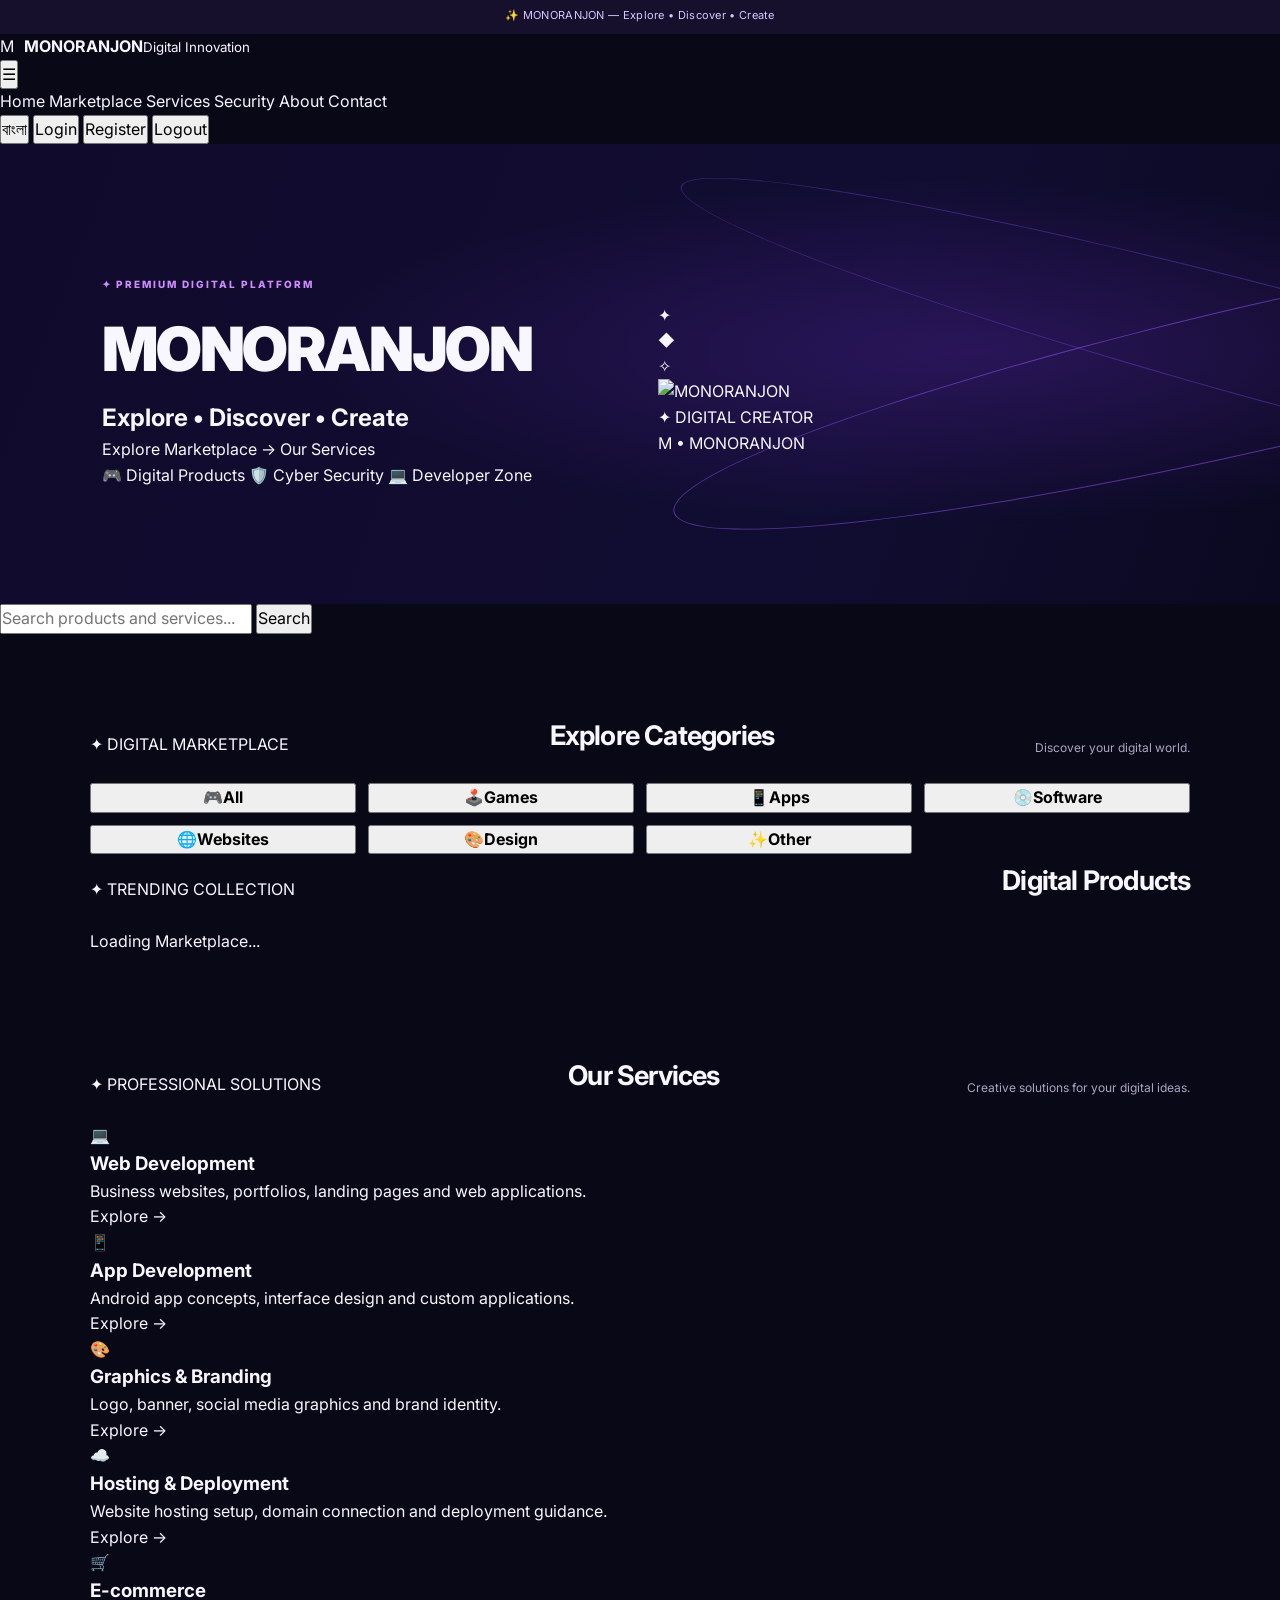
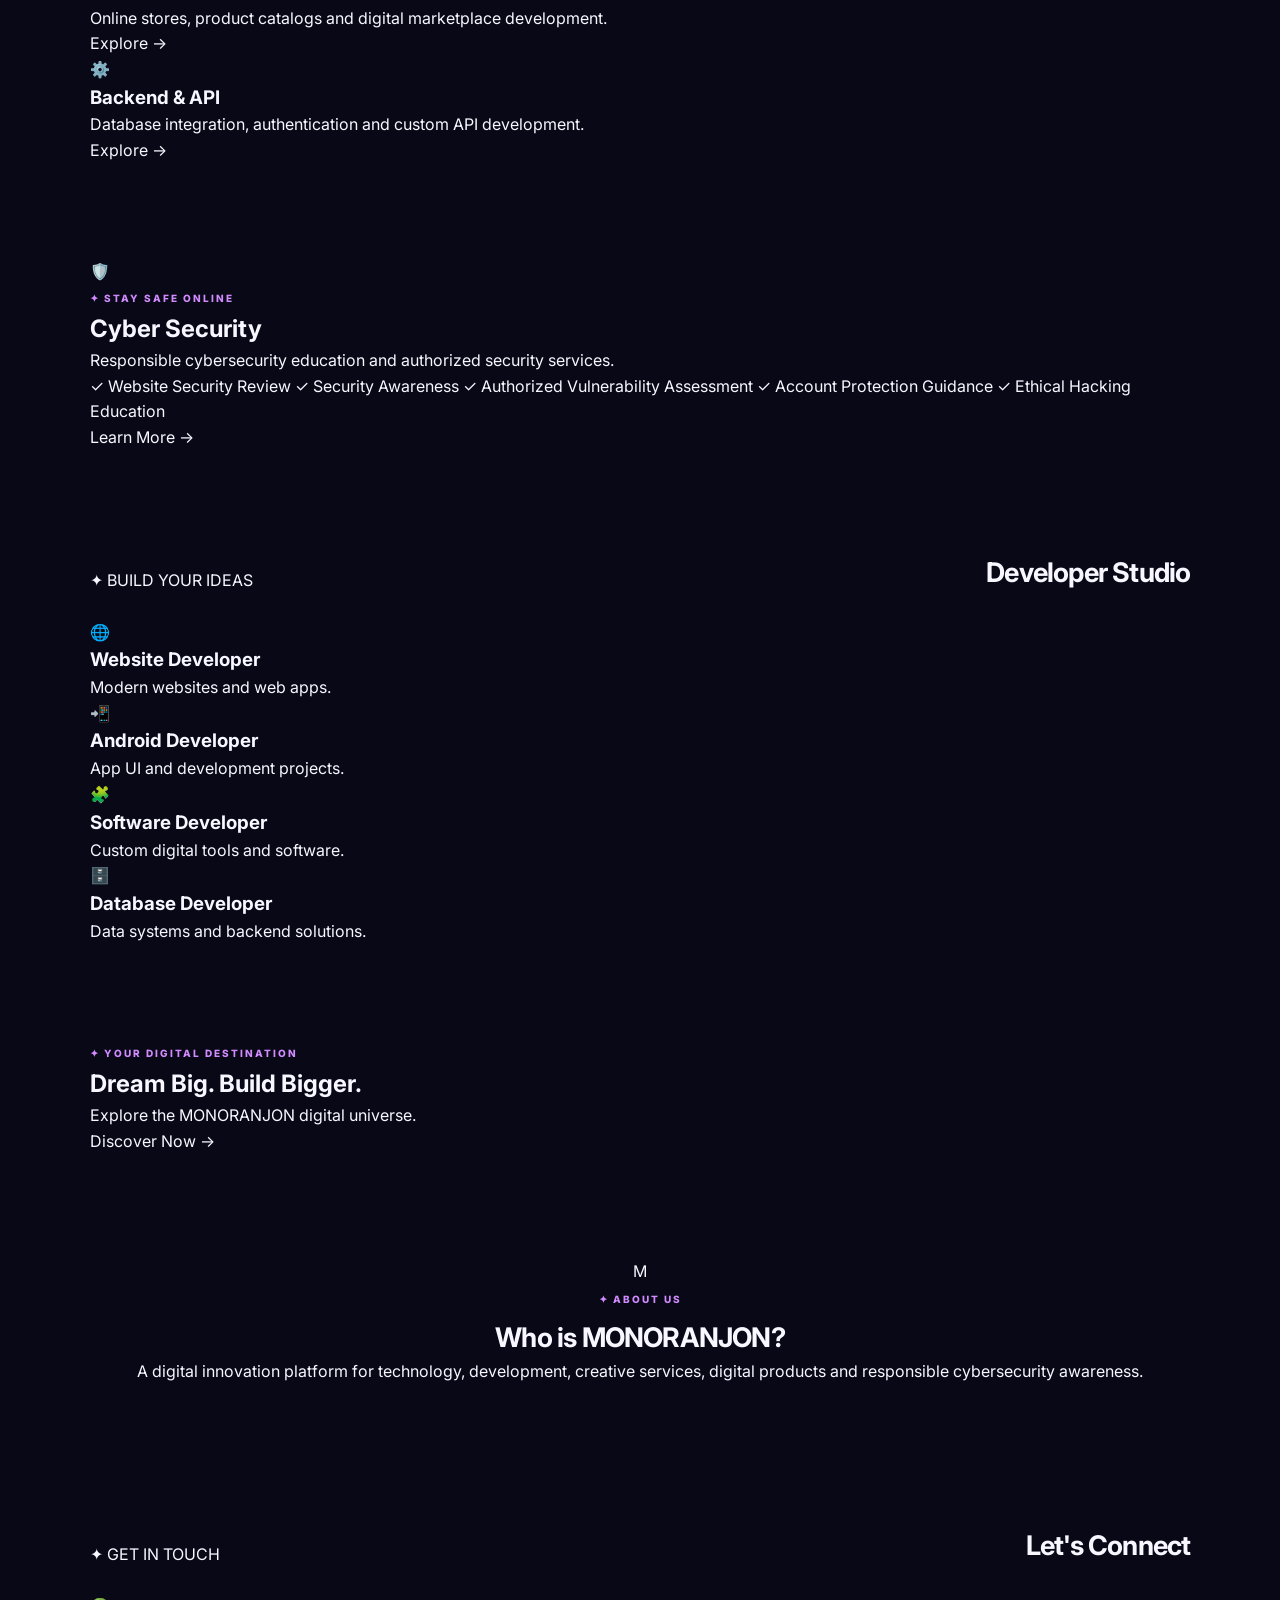
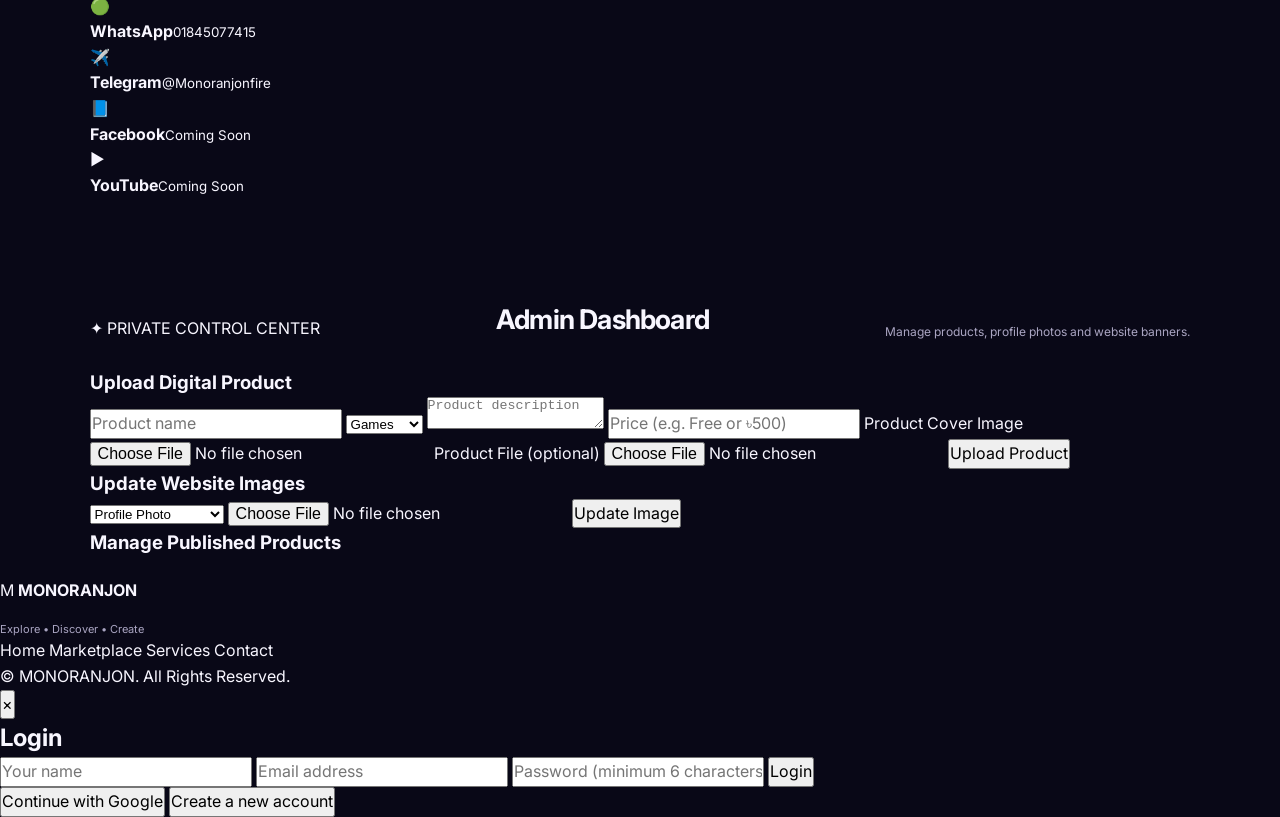
==== commit 3bb2cb3e: "index.html" ====
--- a/index.html
+++ b/index.html
@@ -2,696 +2,312 @@
 <html lang="en">
 <head>
 <meta charset="UTF-8">
-<meta name="viewport" content="width=device-width, initial-scale=1">
-<meta name="theme-color" content="#080516">
-<title>MONORANJON | Digital Innovation</title>
+<meta name="viewport" content="width=device-width,initial-scale=1">
+<meta name="theme-color" content="#080514">
+<title>MONORANJON | Digital Universe</title>
+<link rel="preconnect" href="https://fonts.googleapis.com">
 <link href="https://fonts.googleapis.com/css2?family=Inter:wght@400;500;600;700;800;900&display=swap" rel="stylesheet">
-
-<style>
-:root{
- --bg:#080612;--card:#151025;--purple:#9b42ff;
- --pink:#ed42e9;--cyan:#38dfff;--white:#fff;
- --muted:#aaa2bf;--border:#ffffff1c;
-}
-*{margin:0;padding:0;box-sizing:border-box}
-html{scroll-behavior:smooth;scroll-padding-top:90px}
-body{
- background:var(--bg);color:var(--white);
- font-family:Inter,Arial,sans-serif;overflow-x:hidden
-}
-a{text-decoration:none;color:inherit}
-button{font-family:inherit;cursor:pointer}
-.container{width:90%;max-width:1250px;margin:auto}
-.gradient{
- background:linear-gradient(90deg,#b36aff,#f34be5,#50dcff);
- background-clip:text;-webkit-background-clip:text;color:transparent
-}
-.glow{
- position:fixed;width:250px;height:250px;border-radius:50%;
- background:#822bff;filter:blur(120px);opacity:.17;
- pointer-events:none;z-index:-1;top:20%;left:-100px
-}
-@keyframes float{
- 0%,100%{transform:translateY(0)}
- 50%{transform:translateY(-14px)}
-}
-@keyframes spin{to{transform:rotate(360deg)}}
-@keyframes pulse{
- 50%{box-shadow:0 0 45px #b44bff99}
-}
-@keyframes entrance{
- from{opacity:0;transform:translateY(35px)}
- to{opacity:1;transform:translateY(0)}
-}
-@keyframes shine{
- to{background-position:200% center}
-}
-@keyframes particle{
- 0%,100%{transform:translate(0,0);opacity:.3}
- 50%{transform:translate(12px,-20px);opacity:1}
-}
-
-/* Announcement */
-.top{
- text-align:center;padding:10px;
- font-size:10px;background:linear-gradient(90deg,#42147c,#9629c7,#42147c)
-}
-
-/* Navigation */
-header{
- position:sticky;top:0;z-index:100;
- background:#090615ed;backdrop-filter:blur(20px);
- border-bottom:1px solid var(--border)
-}
-.nav{
- min-height:76px;display:flex;align-items:center;
- justify-content:space-between;gap:15px
-}
-.brand{display:flex;align-items:center;gap:10px}
-.brand-logo{
- width:43px;height:43px;border-radius:13px;
- display:grid;place-items:center;font-size:27px;font-weight:900;
- background:linear-gradient(135deg,#a33cff,#ed39e7);
- box-shadow:0 0 25px #a33cff77;position:relative
-}
-.brand-logo:after{
- content:"✦";position:absolute;top:-10px;right:-8px;
- color:#ffe47b;font-size:16px
-}
-.brand-name{font-size:16px;font-weight:900}
-.brand-name span{color:#db8cff}
-.brand small{display:block;font-size:9px;color:#aaa0c0}
-.links{display:flex;gap:20px}
-.links a{font-size:10px;color:#d1c8df}
-.links a:hover{color:#ee91ff}
-.nav-right{display:flex;align-items:center;gap:9px}
-.btn{
- display:inline-flex;align-items:center;justify-content:center;
- padding:12px 18px;border-radius:30px;
- border:1px solid var(--border);font-size:10px;font-weight:800;
- color:white;background:#ffffff08;transition:.3s
-}
-.btn:hover{transform:translateY(-3px);border-color:#c278ff}
-.primary{
- border:0;background:linear-gradient(100deg,#8b32ff,#ed37dc);
- box-shadow:0 0 20px #a435ff66
-}
-.lang{
- background:#211431;color:white;border:1px solid #a54cff;
- padding:10px 13px;border-radius:22px;font-size:10px;font-weight:800
-}
-.menu{display:none;background:none;color:white;border:0;font-size:25px}
-
-/* Hero */
-.hero{
- min-height:590px;display:grid;
- grid-template-columns:1.05fr .95fr;
- align-items:center;gap:30px;padding:65px 0
-}
-.hero-text{animation:entrance .9s both}
-.tag{
- display:inline-block;padding:9px 14px;
- border:1px solid #9b4dff77;border-radius:30px;
- background:#882aff19;color:#dfb7ff;font-size:10px
-}
-.hero h1{
- font-size:clamp(42px,5vw,65px);
- font-weight:900;line-height:1.12;
- letter-spacing:-2px;margin:22px 0
-}
-.hero-text>p{
- max-width:480px;font-size:12px;line-height:2;color:var(--muted)
-}
-.hero-buttons{display:flex;gap:12px;flex-wrap:wrap;margin-top:25px}
-.hero-buttons .btn{padding:14px 21px}
-.mini-stats{display:flex;gap:25px;margin-top:37px;flex-wrap:wrap}
-.mini-stats strong{display:block;font-size:13px}
-.mini-stats small{font-size:9px;color:var(--muted)}
-.hero-photo{
- min-height:440px;position:relative;
- display:grid;place-items:center;animation:entrance 1s both
-}
-.photo-glow{
- position:absolute;width:280px;height:350px;
- background:#8e36ff;filter:blur(100px);opacity:.35
-}
-.photo-frame{
- width:280px;height:370px;max-width:75%;
- position:relative;border-radius:35px;padding:5px;
- background:linear-gradient(140deg,#d052ff,#40dfff,#922aff,#f34de5);
- background-size:200% 200%;animation:shine 5s linear infinite,pulse 4s infinite
-}
-.photo-frame img{
- width:100%;height:100%;object-fit:cover;
- object-position:center;border-radius:31px;
- display:block;background:#111
-}
-.photo-frame:before{
- content:"";position:absolute;inset:-13px;
- border:1px solid #c05dff99;border-radius:45px;
- animation:spin 17s linear infinite;pointer-events:none
-}
-.photo-frame:after{
- content:"";position:absolute;inset:-23px;
- border:1px dashed #4cdfff77;border-radius:52px;
- animation:spin 25s linear infinite reverse;pointer-events:none
-}
-.orbit-icon{
- position:absolute;width:49px;height:49px;
- display:grid;place-items:center;border-radius:15px;
- background:#21143f;border:1px solid #bd71ff;
- box-shadow:0 0 25px #a84bff88;font-size:23px;
- animation:float 4s infinite
-}
-.o1{top:30px;left:8%}
-.o2{top:50px;right:5%;animation-delay:1s}
-.o3{bottom:45px;left:3%;animation-delay:2s}
-.o4{bottom:35px;right:5%;animation-delay:1.5s}
-.photo-caption{
- position:absolute;bottom:-35px;text-align:center;
- font-size:10px;color:#d7a3ff;letter-spacing:2px
-}
-
-/* Sections */
-.section{padding-top:85px}
-.heading{margin-bottom:28px}
-.heading small{color:#d18aff;font-size:9px;letter-spacing:2px;font-weight:900}
-.heading h2{font-size:29px;margin:9px 0}
-.heading p{color:var(--muted);font-size:11px;line-height:1.8}
-.center{text-align:center}
-
-/* Identity banner */
-.identity{
- padding:38px;border:1px solid #994cff66;border-radius:22px;
- background:radial-gradient(ellipse at 90%,#862bff44,transparent 60%),#171027;
- display:grid;grid-template-columns:1fr auto;gap:20px;align-items:center
-}
-.identity h2{font-size:32px;margin:13px 0}
-.identity p{font-size:11px;color:var(--muted);line-height:1.9;max-width:620px}
-.identity-symbol{
- width:130px;height:130px;border-radius:35px;
- display:grid;place-items:center;font-size:90px;font-weight:900;
- background:linear-gradient(135deg,#942aff,#e938eb);
- box-shadow:0 0 45px #b134ff88;
- animation:float 5s infinite
-}
-
-/* Service cards */
-.grid{
- display:grid;grid-template-columns:repeat(3,1fr);gap:17px
-}
-.card{
- background:linear-gradient(145deg,#19132d,#100c20);
- border:1px solid var(--border);border-radius:19px;
- padding:24px;position:relative;overflow:hidden;transition:.3s
-}
-.card:hover{
- transform:translateY(-8px);
- border-color:#b65dff;
- box-shadow:0 12px 40px #0008
-}
-.card:after{
- content:"";position:absolute;width:100px;height:100px;
- right:-60px;top:-60px;border-radius:50%;
- background:#a43bff;filter:blur(50px)
-}
-.card-icon{
- width:58px;height:58px;border-radius:17px;
- display:grid;place-items:center;font-size:29px;
- background:linear-gradient(140deg,#7730c9,#30205e);
- box-shadow:0 0 23px #963dff44;
- margin-bottom:20px;animation:float 5s infinite
-}
-.card:nth-child(2) .card-icon{animation-delay:1s}
-.card:nth-child(3) .card-icon{animation-delay:2s}
-.card h3{font-size:16px;margin-bottom:10px}
-.card p{font-size:10px;color:var(--muted);line-height:1.9;min-height:58px}
-.card a{display:inline-block;color:#df9aff;font-size:10px;font-weight:800;margin-top:15px}
-
-/* Security feature */
-.security{
- padding:35px;border:1px solid #29d9ba66;
- border-radius:22px;overflow:hidden;
- background:radial-gradient(ellipse at 85%,#0b8c7955,transparent 60%),#101b22;
- display:grid;grid-template-columns:1fr 180px;gap:20px;align-items:center
-}
-.security h2{font-size:30px;margin:13px 0}
-.security p{font-size:11px;line-height:1.9;color:#b6c9c8;max-width:650px}
-.security-art{
- font-size:100px;text-align:center;
- filter:drop-shadow(0 0 25px #1ae9bd);
- animation:float 4s infinite
-}
-.security .tag{border-color:#23c6a4;color:#85f5db;background:#0d554c44}
-
-/* Project banner */
-.project-banner{
- margin-top:80px;padding:40px;border-radius:22px;
- border:1px solid #a34cff77;
- background:linear-gradient(110deg,#281044,#17102f,#10233c);
- text-align:center;position:relative;overflow:hidden
-}
-.project-banner:before,.project-banner:after{
- content:"✦";position:absolute;color:#cf85ff;
- font-size:40px;animation:particle 4s infinite
-}
-.project-banner:before{top:20px;left:10%}
-.project-banner:after{bottom:20px;right:10%}
-.project-banner h2{font-size:32px;margin:15px 0}
-.project-banner p{font-size:11px;color:var(--muted);margin-bottom:22px}
-
-/* About and contact */
-.about{
- max-width:760px;margin:auto;text-align:center;
- color:var(--muted);font-size:12px;line-height:2
-}
-.contact-grid{display:grid;grid-template-columns:repeat(2,1fr);gap:14px}
-.contact{
- display:flex;align-items:center;gap:15px;
- padding:21px;background:var(--card);
- border:1px solid var(--border);border-radius:15px
-}
-.contact:hover{border-color:#a74aff}
-.contact-icon{font-size:27px}
-.contact strong{font-size:12px;display:block}
-.contact small{font-size:10px;color:var(--muted)}
-.contact a{margin-left:auto;color:#db9aff;font-size:10px;font-weight:800}
-
-/* Footer */
-footer{
- margin-top:90px;padding:45px 0 20px;
- border-top:1px solid var(--border);background:#06040e
-}
-.footer-grid{display:grid;grid-template-columns:2fr 1fr 1fr;gap:25px}
-.footer-grid h4{font-size:12px;margin-bottom:14px}
-.footer-grid p{max-width:300px;color:var(--muted);font-size:10px;line-height:2;margin-top:14px}
-.footer-grid a:not(.brand){display:block;color:var(--muted);font-size:10px;margin:10px 0}
-.footer-bottom{
- margin-top:30px;padding-top:18px;border-top:1px solid var(--border);
- display:flex;justify-content:space-between;gap:10px;
- color:#938ba3;font-size:9px
-}
-.float-contact{
- position:fixed;right:17px;bottom:20px;z-index:90;
- display:flex;flex-direction:column;gap:10px
-}
-.float-contact a{
- width:48px;height:48px;border-radius:50%;
- display:grid;place-items:center;font-size:22px;
- box-shadow:0 5px 20px #0008;transition:.3s
-}
-.float-contact a:hover{transform:scale(1.12)}
-.wa{background:#16b968}.tg{background:#168bd9}
-
-/* Animation reveal */
-.reveal{opacity:0;transform:translateY(25px);transition:.7s}
-.reveal.show{opacity:1;transform:translateY(0)}
-
-@media(max-width:900px){
- .links{gap:10px}
- .links a{font-size:9px}
- .grid{grid-template-columns:repeat(2,1fr)}
-}
-@media(max-width:650px){
- .container{width:92%}
- .nav{min-height:68px}
- .menu{display:block}
- .links{
-  display:none;position:absolute;top:68px;left:0;width:100%;
-  padding:15px 5%;background:#100b20;
-  flex-direction:column;gap:0
- }
- .links.open{display:flex}
- .links a{padding:13px;border-bottom:1px solid var(--border);font-size:12px}
- .nav-right .btn{display:none}
- .hero{grid-template-columns:1fr;padding:45px 0 60px}
- .hero h1{font-size:43px}
- .hero-photo{min-height:405px;margin-top:15px}
- .photo-frame{height:335px;width:245px}
- .section{padding-top:60px}
- .heading h2{font-size:24px}
- .grid{grid-template-columns:1fr}
- .card{padding:22px}
- .identity{grid-template-columns:1fr;padding:24px}
- .identity h2{font-size:26px}
- .identity-symbol{width:85px;height:85px;font-size:58px}
- .security{grid-template-columns:1fr;padding:25px}
- .security-art{font-size:75px}
- .project-banner{padding:28px 20px}
- .project-banner h2{font-size:25px}
- .contact-grid{grid-template-columns:1fr}
- .footer-grid{grid-template-columns:1fr 1fr}
- .footer-grid>div:first-child{grid-column:span 2}
- .footer-bottom{flex-direction:column}
-}
-@media(prefers-reduced-motion:reduce){
- *,*:before,*:after{animation:none!important;transition:none!important}
-}
-</style>
+<link rel="stylesheet" href="style.css">
 </head>
-
 <body>
-<div class="glow"></div>
-
-<div class="top">
- ✨ <span data-en="WELCOME TO THE WORLD OF MONORANJON"
- data-bn="MONORANJON-এর ডিজিটাল জগতে স্বাগতম"></span> ✨
+
+<div class="announcement">
+  ✨ MONORANJON — Explore • Discover • Create
 </div>
 
-<header>
- <div class="container nav">
+<header class="navbar">
   <a class="brand" href="#home">
-   <div class="brand-logo">M</div>
-   <div>
-    <div class="brand-name">MONO<span>RANJON</span></div>
-    <small>Digital Innovation</small>
-   </div>
+    <span class="brand-logo">M</span>
+    <span><b>MONO<span>RANJON</span></b><small>Digital Innovation</small></span>
   </a>
 
-  <button class="menu" id="menu">☰</button>
-
-  <nav class="links" id="links">
-   <a href="#home" data-en="Home" data-bn="হোম">Home</a>
-   <a href="#security" data-en="Security" data-bn="সিকিউরিটি">Security</a>
-   <a href="#developer" data-en="Developer" data-bn="ডেভেলপার">Developer</a>
-   <a href="#services" data-en="Services" data-bn="সার্ভিস">Services</a>
-   <a href="#about" data-en="About" data-bn="আমাদের সম্পর্কে">About</a>
-   <a href="#contact" data-en="Contact" data-bn="যোগাযোগ">Contact</a>
+  <button id="menuBtn" class="menu-btn">☰</button>
+
+  <nav id="navLinks">
+    <a href="#home">Home</a>
+    <a href="#marketplace">Marketplace</a>
+    <a href="#services">Services</a>
+    <a href="#security">Security</a>
+    <a href="#about">About</a>
+    <a href="#contact">Contact</a>
   </nav>
 
-  <div class="nav-right">
-   <button class="lang" id="language">বাংলা</button>
-   <a class="btn primary" href="#contact">Let's Connect ↗</a>
-  </div>
- </div>
+  <div class="nav-actions">
+    <button id="langBtn" class="outline-btn">বাংলা</button>
+    <button id="loginBtn" class="outline-btn">Login</button>
+    <button id="registerBtn" class="main-btn">Register</button>
+    <button id="logoutBtn" class="outline-btn hidden">Logout</button>
+  </div>
 </header>
 
 <main>
-<div class="container">
-
-<!-- PERSONAL HERO -->
-<section class="hero" id="home">
- <div class="hero-text">
-  <span class="tag">✦ PERSONAL BRAND • DIGITAL INNOVATION</span>
-
-  <h1>
-   <span data-en="Welcome to" data-bn="স্বাগতম"></span><br>
-   <span class="gradient">MONORANJON</span>
-  </h1>
-
-  <p data-en="Discover a world of technology, creativity, cyber security awareness and digital solutions. Building ideas into digital experiences."
-     data-bn="প্রযুক্তি, সৃজনশীলতা, সাইবার সিকিউরিটি সচেতনতা এবং ডিজিটাল সমাধানের জগতে স্বাগতম। নতুন আইডিয়াকে ডিজিটাল অভিজ্ঞতায় রূপ দেওয়াই আমাদের লক্ষ্য।">
-  </p>
-
-  <div class="hero-buttons">
-   <a href="#services" class="btn primary" data-en="Explore Services →" data-bn="সার্ভিস দেখুন →"></a>
-   <a href="#about" class="btn" data-en="Discover More ↗" data-bn="আরও জানুন ↗"></a>
-  </div>
-
-  <div class="mini-stats">
-   <div><strong>💻 Developer</strong><small data-en="Digital Projects" data-bn="ডিজিটাল প্রজেক্ট"></small></div>
-   <div><strong>🛡️ Security</strong><small data-en="Security Awareness" data-bn="নিরাপত্তা সচেতনতা"></small></div>
-   <div><strong>🚀 Creative</strong><small data-en="Digital Solutions" data-bn="ডিজিটাল সমাধান"></small></div>
-  </div>
- </div>
-
- <div class="hero-photo">
-  <div class="photo-glow"></div>
-  <div class="orbit-icon o1">💻</div>
-  <div class="orbit-icon o2">🛡️</div>
-  <div class="orbit-icon o3">🚀</div>
-  <div class="orbit-icon o4">⚡</div>
-
-  <div class="photo-frame">
-   <img src="assets/profile.jpg" alt="MONORANJON personal profile"
-        onerror="this.style.display='none';this.parentElement.style.background='linear-gradient(135deg,#8d32ff,#e63de9)';">
-  </div>
-
-  <div class="photo-caption">MONORANJON • DIGITAL CREATOR</div>
- </div>
-</section>
-
-<!-- BRAND -->
-<section class="section reveal">
- <div class="identity">
+<section id="home" class="hero">
+  <div class="hero-content">
+    <span class="eyebrow">✦ PREMIUM DIGITAL PLATFORM</span>
+    <h1 data-en="Welcome to" data-bn="স্বাগতম"></h1>
+    <h1 class="hero-title">MONORANJON</h1>
+    <h2 class="gradient-text">Explore • Discover • Create</h2>
+
+    <p data-en="Explore games, apps, websites, software and creative digital services. Turn your ideas into reality."
+       data-bn="গেম, অ্যাপ, ওয়েবসাইট, সফটওয়্যার এবং ডিজিটাল সার্ভিস আবিষ্কার করুন। আপনার আইডিয়াকে বাস্তবে রূপ দিন।">
+    </p>
+
+    <div class="hero-buttons">
+      <a href="#marketplace" class="main-btn">Explore Marketplace →</a>
+      <a href="#services" class="outline-btn">Our Services</a>
+    </div>
+
+    <div class="hero-features">
+      <span>🎮 Digital Products</span>
+      <span>🛡️ Cyber Security</span>
+      <span>💻 Developer Zone</span>
+    </div>
+  </div>
+
+  <div class="hero-visual">
+    <div class="orbit orbit-one"></div>
+    <div class="orbit orbit-two"></div>
+    <div class="hero-particle p1">✦</div>
+    <div class="hero-particle p2">◆</div>
+    <div class="hero-particle p3">✧</div>
+    <div class="portrait-box">
+      <img id="heroProfile" src="assets/profile.jpg" alt="MONORANJON">
+    </div>
+    <div class="floating-label">✦ DIGITAL CREATOR</div>
+    <div class="floating-label second-label">M • MONORANJON</div>
+  </div>
+</section>
+
+<section class="search-area">
+  <input id="searchInput" type="search" placeholder="Search products and services...">
+  <button class="main-btn" id="searchBtn">Search</button>
+</section>
+
+<section class="section" id="marketplace">
+  <div class="section-heading">
+    <span>✦ DIGITAL MARKETPLACE</span>
+    <h2>Explore <b class="gradient-text">Categories</b></h2>
+    <p>Discover your digital world.</p>
+  </div>
+
+  <div class="category-grid">
+    <button class="category active" data-category="All">🎮<b>All</b></button>
+    <button class="category" data-category="Games">🕹️<b>Games</b></button>
+    <button class="category" data-category="Apps">📱<b>Apps</b></button>
+    <button class="category" data-category="Software">💿<b>Software</b></button>
+    <button class="category" data-category="Websites">🌐<b>Websites</b></button>
+    <button class="category" data-category="Design">🎨<b>Design</b></button>
+    <button class="category" data-category="Other">✨<b>Other</b></button>
+  </div>
+
+  <div class="section-heading product-heading">
+    <span>✦ TRENDING COLLECTION</span>
+    <h2>Digital <b class="gradient-text">Products</b></h2>
+  </div>
+
+  <div id="productGrid" class="product-grid">
+    <div class="loading">Loading Marketplace...</div>
+  </div>
+</section>
+
+<section class="section" id="services">
+  <div class="section-heading">
+    <span>✦ PROFESSIONAL SOLUTIONS</span>
+    <h2>Our <b class="gradient-text">Services</b></h2>
+    <p>Creative solutions for your digital ideas.</p>
+  </div>
+
+  <div class="service-grid">
+    <article class="service-card">
+      <div class="service-icon">💻</div>
+      <h3>Web Development</h3>
+      <p>Business websites, portfolios, landing pages and web applications.</p>
+      <a href="#contact">Explore →</a>
+    </article>
+    <article class="service-card">
+      <div class="service-icon">📱</div>
+      <h3>App Development</h3>
+      <p>Android app concepts, interface design and custom applications.</p>
+      <a href="#contact">Explore →</a>
+    </article>
+    <article class="service-card">
+      <div class="service-icon">🎨</div>
+      <h3>Graphics & Branding</h3>
+      <p>Logo, banner, social media graphics and brand identity.</p>
+      <a href="#contact">Explore →</a>
+    </article>
+    <article class="service-card">
+      <div class="service-icon">☁️</div>
+      <h3>Hosting & Deployment</h3>
+      <p>Website hosting setup, domain connection and deployment guidance.</p>
+      <a href="#contact">Explore →</a>
+    </article>
+    <article class="service-card">
+      <div class="service-icon">🛒</div>
+      <h3>E-commerce</h3>
+      <p>Online stores, product catalogs and digital marketplace development.</p>
+      <a href="#contact">Explore →</a>
+    </article>
+    <article class="service-card">
+      <div class="service-icon">⚙️</div>
+      <h3>Backend & API</h3>
+      <p>Database integration, authentication and custom API development.</p>
+      <a href="#contact">Explore →</a>
+    </article>
+  </div>
+</section>
+
+<section class="section security-section" id="security">
+  <div class="security-art">🛡️</div>
   <div>
-   <span class="tag">✦ OUR DIGITAL IDENTITY</span>
-   <h2>Explore. <span class="gradient">Discover. Create.</span></h2>
-   <p data-en="MONORANJON is a creative digital platform concept bringing together technology, websites, applications, security awareness and digital services."
-      data-bn="MONORANJON একটি সৃজনশীল ডিজিটাল প্ল্যাটফর্ম। এখানে প্রযুক্তি, ওয়েবসাইট, অ্যাপ্লিকেশন, সিকিউরিটি সচেতনতা এবং ডিজিটাল সার্ভিস একসাথে থাকবে।"></p>
-  </div>
-  <div class="identity-symbol">M</div>
- </div>
-</section>
-
-<!-- CYBER SECURITY -->
-<section class="section reveal" id="security">
- <div class="security">
+    <span class="eyebrow">✦ STAY SAFE ONLINE</span>
+    <h2>Cyber <span class="gradient-text">Security</span></h2>
+    <p>Responsible cybersecurity education and authorized security services.</p>
+    <div class="security-list">
+      <span>✓ Website Security Review</span>
+      <span>✓ Security Awareness</span>
+      <span>✓ Authorized Vulnerability Assessment</span>
+      <span>✓ Account Protection Guidance</span>
+      <span>✓ Ethical Hacking Education</span>
+    </div>
+    <a href="#contact" class="main-btn">Learn More →</a>
+  </div>
+</section>
+
+<section class="section" id="developer">
+  <div class="section-heading">
+    <span>✦ BUILD YOUR IDEAS</span>
+    <h2>Developer <b class="gradient-text">Studio</b></h2>
+  </div>
+  <div class="developer-grid">
+    <div class="developer-card"><span>🌐</span><h3>Website Developer</h3><p>Modern websites and web apps.</p></div>
+    <div class="developer-card"><span>📲</span><h3>Android Developer</h3><p>App UI and development projects.</p></div>
+    <div class="developer-card"><span>🧩</span><h3>Software Developer</h3><p>Custom digital tools and software.</p></div>
+    <div class="developer-card"><span>🗄️</span><h3>Database Developer</h3><p>Data systems and backend solutions.</p></div>
+  </div>
+</section>
+
+<section class="section banner-section">
+  <div id="mainBanner" class="banner-box">
+    <span class="eyebrow">✦ YOUR DIGITAL DESTINATION</span>
+    <h2>Dream Big. <span class="gradient-text">Build Bigger.</span></h2>
+    <p>Explore the MONORANJON digital universe.</p>
+    <a href="#marketplace" class="main-btn">Discover Now →</a>
+  </div>
+</section>
+
+<section class="section about-section" id="about">
+  <div class="about-logo">M</div>
   <div>
-   <span class="tag">🛡️ SECURITY & PROTECTION</span>
-   <h2><span class="gradient">Cyber Security</span></h2>
-   <p data-en="Learn about digital safety, secure website configuration, account protection, security awareness and responsible cybersecurity practices."
-      data-bn="ডিজিটাল নিরাপত্তা, ওয়েবসাইট সুরক্ষিত রাখা, অ্যাকাউন্ট প্রোটেকশন, সিকিউরিটি সচেতনতা এবং দায়িত্বশীল সাইবার নিরাপত্তা সম্পর্কে জানুন।"></p>
-   <a href="https://wa.me/8801845077415" class="btn primary" style="margin-top:20px" target="_blank" rel="noopener" data-en="Ask About Security →" data-bn="সিকিউরিটি বিষয়ে যোগাযোগ →"></a>
-  </div>
-  <div class="security-art">🛡️</div>
- </div>
-</section>
-
-<!-- DEVELOPER -->
-<section class="section reveal" id="developer">
- <div class="heading">
-  <small>✦ DEVELOPMENT ZONE</small>
-  <h2 data-en="Developer & Technology" data-bn="ডেভেলপার ও প্রযুক্তি"></h2>
-  <p data-en="Turning creative ideas into digital experiences."
-     data-bn="সৃজনশীল আইডিয়াকে ডিজিটাল অভিজ্ঞতায় রূপ দেওয়া।"></p>
- </div>
-
- <div class="grid">
-  <article class="card">
-   <div class="card-icon">🌐</div>
-   <h3 data-en="Web Development" data-bn="ওয়েব ডেভেলপমেন্ট"></h3>
-   <p data-en="Modern websites, landing pages and responsive web applications."
-      data-bn="আধুনিক ওয়েবসাইট, ল্যান্ডিং পেজ এবং রেসপনসিভ ওয়েব অ্যাপ্লিকেশন।"></p>
-   <a href="#contact" data-en="Explore →" data-bn="বিস্তারিত →"></a>
-  </article>
-
-  <article class="card">
-   <div class="card-icon">📱</div>
-   <h3 data-en="Android Development" data-bn="অ্যান্ড্রয়েড ডেভেলপমেন্ট"></h3>
-   <p data-en="Android application concepts, UI design and app projects."
-      data-bn="অ্যান্ড্রয়েড অ্যাপ্লিকেশন, UI ডিজাইন এবং অ্যাপ প্রজেক্ট।"></p>
-   <a href="#contact" data-en="Explore →" data-bn="বিস্তারিত →"></a>
-  </article>
-
-  <article class="card">
-   <div class="card-icon">⚙️</div>
-   <h3 data-en="Web Applications" data-bn="ওয়েব অ্যাপ্লিকেশন"></h3>
-   <p data-en="Interactive dashboards, digital tools and custom web solutions."
-      data-bn="ইন্টারঅ্যাকটিভ ড্যাশবোর্ড, ডিজিটাল টুল এবং কাস্টম ওয়েব সমাধান।"></p>
-   <a href="#contact" data-en="Explore →" data-bn="বিস্তারিত →"></a>
-  </article>
- </div>
-</section>
-
-<!-- SERVICES -->
-<section class="section reveal" id="services">
- <div class="heading">
-  <small>✦ WHAT WE OFFER</small>
-  <h2 data-en="Professional Digital Services" data-bn="প্রফেশনাল ডিজিটাল সার্ভিস"></h2>
-  <p data-en="Creative solutions for your digital ideas."
-     data-bn="আপনার ডিজিটাল আইডিয়ার জন্য সৃজনশীল সমাধান।"></p>
- </div>
-
- <div class="grid">
-  <article class="card">
-   <div class="card-icon">🎨</div>
-   <h3 data-en="Logo & Banner Design" data-bn="লোগো ও ব্যানার ডিজাইন"></h3>
-   <p data-en="Creative branding, logo concepts, promotional banners and visual identity."
-      data-bn="ক্রিয়েটিভ ব্র্যান্ডিং, লোগো, প্রমোশনাল ব্যানার ও ভিজ্যুয়াল আইডেন্টিটি।"></p>
-   <a href="#contact" data-en="Get Service →" data-bn="সার্ভিস নিন →"></a>
-  </article>
-
-  <article class="card">
-   <div class="card-icon">🖥️</div>
-   <h3 data-en="Website Design" data-bn="ওয়েবসাইট ডিজাইন"></h3>
-   <p data-en="Professional business, portfolio and marketplace website designs."
-      data-bn="প্রফেশনাল বিজনেস, পোর্টফোলিও এবং মার্কেটপ্লেস ওয়েবসাইট ডিজাইন।"></p>
-   <a href="#contact" data-en="Get Service →" data-bn="সার্ভিস নিন →"></a>
-  </article>
-
-  <article class="card">
-   <div class="card-icon">☁️</div>
-   <h3 data-en="Hosting & Deployment" data-bn="হোস্টিং ও ডিপ্লয়মেন্ট"></h3>
-   <p data-en="Website deployment guidance and hosting project setup."
-      data-bn="ওয়েবসাইট ডিপ্লয়মেন্ট গাইড এবং হোস্টিং প্রজেক্ট সেটআপ।"></p>
-   <a href="#contact" data-en="Get Service →" data-bn="সার্ভিস নিন →"></a>
-  </article>
-
-  <article class="card">
-   <div class="card-icon">🛒</div>
-   <h3 data-en="E-commerce Development" data-bn="ই-কমার্স ডেভেলপমেন্ট"></h3>
-   <p data-en="Online stores, product catalogs and digital marketplace projects."
-      data-bn="অনলাইন স্টোর, প্রোডাক্ট ক্যাটালগ এবং ডিজিটাল মার্কেটপ্লেস প্রজেক্ট।"></p>
-   <a href="#contact" data-en="Get Service →" data-bn="সার্ভিস নিন →"></a>
-  </article>
-
-  <article class="card">
-   <div class="card-icon">🔐</div>
-   <h3 data-en="Website Security" data-bn="ওয়েবসাইট সিকিউরিটি"></h3>
-   <p data-en="Security best practices, HTTPS configuration and basic website protection guidance."
-      data-bn="সিকিউরিটি বেস্ট প্র্যাকটিস, HTTPS কনফিগারেশন এবং ওয়েবসাইট সুরক্ষার গাইড।"></p>
-   <a href="#contact" data-en="Get Service →" data-bn="সার্ভিস নিন →"></a>
-  </article>
-
-  <article class="card">
-   <div class="card-icon">💡</div>
-   <h3 data-en="Custom Digital Projects" data-bn="কাস্টম ডিজিটাল প্রজেক্ট"></h3>
-   <p data-en="Creative digital concepts, tools and customized project solutions."
-      data-bn="সৃজনশীল ডিজিটাল ধারণা, টুল এবং কাস্টম প্রজেক্ট সমাধান।"></p>
-   <a href="#contact" data-en="Get Service →" data-bn="সার্ভিস নিন →"></a>
-  </article>
- </div>
-</section>
-
-<!-- MARKETPLACE BANNER -->
-<section class="project-banner reveal">
- <span class="tag">✦ DIGITAL MARKETPLACE</span>
- <h2>Discover Your <span class="gradient">Digital World</span></h2>
- <p data-en="Explore digital products, creative resources, applications and more."
-    data-bn="ডিজিটাল প্রোডাক্ট, ক্রিয়েটিভ রিসোর্স, অ্যাপ্লিকেশন এবং আরও অনেক কিছু আবিষ্কার করুন।"></p>
- <a class="btn primary" href="#contact" data-en="Explore MONORANJON →" data-bn="MONORANJON দেখুন →"></a>
-</section>
-
-<!-- ABOUT -->
-<section class="section reveal" id="about">
- <div class="heading center">
-  <small>✦ ABOUT MONORANJON</small>
-  <h2>Who We Are</h2>
- </div>
- <div class="about"
- data-en="MONORANJON is a digital innovation and creative platform concept focused on technology, development, digital services and security awareness. Our goal is to build a useful and professional digital destination."
- data-bn="MONORANJON একটি ডিজিটাল ইনোভেশন ও ক্রিয়েটিভ প্ল্যাটফর্ম। আমাদের লক্ষ্য প্রযুক্তি, ডেভেলপমেন্ট, ডিজিটাল সার্ভিস এবং সিকিউরিটি সচেতনতার মাধ্যমে একটি কার্যকর ও প্রফেশনাল ডিজিটাল গন্তব্য তৈরি করা।">
- </div>
-</section>
-
-<!-- CONTACT -->
-<section class="section reveal" id="contact">
- <div class="heading">
-  <small>✦ GET IN TOUCH</small>
-  <h2 data-en="Let's Connect Together" data-bn="যোগাযোগ করুন"></h2>
-  <p data-en="Connect with MONORANJON for questions and project discussions."
-     data-bn="প্রশ্ন অথবা প্রজেক্ট নিয়ে আলোচনা করতে MONORANJON-এর সাথে যোগাযোগ করুন।"></p>
- </div>
-
- <div class="contact-grid">
-  <div class="contact">
-   <span class="contact-icon">🟢</span>
-   <div><strong>WhatsApp</strong><small>01845077415</small></div>
-   <a href="https://wa.me/8801845077415" target="_blank" rel="noopener">Message →</a>
-  </div>
-  <div class="contact">
-   <span class="contact-icon">✈️</span>
-   <div><strong>Telegram</strong><small>@Monoranjonfire</small></div>
-   <a href="https://t.me/Monoranjonfire" target="_blank" rel="noopener">Connect →</a>
-  </div>
-  <div class="contact">
-   <span class="contact-icon">📘</span>
-   <div><strong>Facebook</strong><small>Official link coming soon</small></div>
-   <a href="#contact">Coming Soon</a>
-  </div>
-  <div class="contact">
-   <span class="contact-icon">▶️</span>
-   <div><strong>YouTube</strong><small>Official channel coming soon</small></div>
-   <a href="#contact">Coming Soon</a>
-  </div>
- </div>
-</section>
-
+    <span class="eyebrow">✦ ABOUT US</span>
+    <h2>Who is <span class="gradient-text">MONORANJON?</span></h2>
+    <p>A digital innovation platform for technology, development, creative services, digital products and responsible cybersecurity awareness.</p>
+  </div>
+</section>
+
+<section class="section" id="contact">
+  <div class="section-heading">
+    <span>✦ GET IN TOUCH</span>
+    <h2>Let's <b class="gradient-text">Connect</b></h2>
+  </div>
+  <div class="contact-grid">
+    <a class="contact-card" href="https://wa.me/8801845077415" target="_blank" rel="noopener">
+      <span>🟢</span><div><b>WhatsApp</b><small>01845077415</small></div>
+    </a>
+    <a class="contact-card" href="https://t.me/Monoranjonfire" target="_blank" rel="noopener">
+      <span>✈️</span><div><b>Telegram</b><small>@Monoranjonfire</small></div>
+    </a>
+    <div class="contact-card"><span>📘</span><div><b>Facebook</b><small>Coming Soon</small></div></div>
+    <div class="contact-card"><span>▶️</span><div><b>YouTube</b><small>Coming Soon</small></div></div>
+  </div>
+</section>
+
+<!-- ADMIN DASHBOARD -->
+<section id="adminPanel" class="section admin-section hidden">
+  <div class="section-heading">
+    <span>✦ PRIVATE CONTROL CENTER</span>
+    <h2>Admin <b class="gradient-text">Dashboard</b></h2>
+    <p>Manage products, profile photos and website banners.</p>
+  </div>
+
+  <div class="admin-box">
+    <h3>Upload Digital Product</h3>
+    <form id="productForm">
+      <input name="title" placeholder="Product name" required maxlength="100">
+      <select name="category" required>
+        <option value="Games">Games</option>
+        <option value="Apps">Apps</option>
+        <option value="Software">Software</option>
+        <option value="Websites">Websites</option>
+        <option value="Design">Design</option>
+        <option value="Other">Other</option>
+      </select>
+      <textarea name="description" placeholder="Product description" required maxlength="1000"></textarea>
+      <input name="price" placeholder="Price (e.g. Free or ৳500)" maxlength="30">
+      <label>Product Cover Image</label>
+      <input name="image" type="file" accept="image/*">
+      <label>Product File (optional)</label>
+      <input name="file" type="file">
+      <button class="main-btn" type="submit">Upload Product</button>
+      <p id="productStatus" class="status"></p>
+    </form>
+  </div>
+
+  <div class="admin-box">
+    <h3>Update Website Images</h3>
+    <form id="assetForm">
+      <select name="assetType">
+        <option value="profile">Profile Photo</option>
+        <option value="banner">Homepage Banner</option>
+        <option value="logo">Website Logo</option>
+      </select>
+      <input type="file" name="assetFile" accept="image/*" required>
+      <button class="main-btn" type="submit">Update Image</button>
+      <p id="assetStatus" class="status"></p>
+    </form>
+  </div>
+
+  <div class="admin-box">
+    <h3>Manage Published Products</h3>
+    <div id="adminProducts"></div>
+  </div>
+</section>
+
+</main>
+
+<footer>
+  <div class="footer-brand">
+    <span class="brand-logo">M</span>
+    <b>MONORANJON</b>
+    <p>Explore • Discover • Create</p>
+  </div>
+  <div class="footer-links">
+    <a href="#home">Home</a>
+    <a href="#marketplace">Marketplace</a>
+    <a href="#services">Services</a>
+    <a href="#contact">Contact</a>
+  </div>
+  <p class="copyright">© <span id="year"></span> MONORANJON. All Rights Reserved.</p>
+</footer>
+
+<div id="authModal" class="modal hidden">
+  <div class="modal-box">
+    <button id="closeModal" class="close-btn">×</button>
+    <h2 id="authTitle">Login</h2>
+    <form id="authForm">
+      <input id="authName" placeholder="Your name" class="hidden">
+      <input id="authEmail" type="email" placeholder="Email address" required>
+      <input id="authPassword" type="password" placeholder="Password (minimum 6 characters)" required minlength="6">
+      <button id="authSubmit" class="main-btn" type="submit">Login</button>
+    </form>
+    <button id="googleBtn" class="outline-btn full-btn">Continue with Google</button>
+    <button id="switchAuth" class="text-btn">Create a new account</button>
+    <p id="authStatus" class="status"></p>
+  </div>
 </div>
-</main>
-
-<footer>
- <div class="container">
-  <div class="footer-grid">
-   <div>
-    <a href="#home" class="brand">
-     <div class="brand-logo">M</div>
-     <div><div class="brand-name">MONO<span>RANJON</span></div><small>Digital Innovation</small></div>
-    </a>
-    <p data-en="Explore technology, creativity and digital innovation with MONORANJON."
-       data-bn="MONORANJON-এর সাথে প্রযুক্তি, সৃজনশীলতা ও ডিজিটাল ইনোভেশন আবিষ্কার করুন।"></p>
-   </div>
-   <div>
-    <h4>Explore</h4>
-    <a href="#security">Cyber Security</a>
-    <a href="#developer">Developer</a>
-    <a href="#services">Services</a>
-   </div>
-   <div>
-    <h4>Connect</h4>
-    <a href="https://wa.me/8801845077415">WhatsApp</a>
-    <a href="https://t.me/Monoranjonfire">Telegram</a>
-    <a href="#contact">Social Channels</a>
-   </div>
-  </div>
-  <div class="footer-bottom">
-   <span>© <span id="year"></span> MONORANJON. All Rights Reserved.</span>
-   <span>Explore • Discover • Create ✦</span>
-  </div>
- </div>
-</footer>
-
-<div class="float-contact">
- <a class="wa" href="https://wa.me/8801845077415" target="_blank" rel="noopener">◉</a>
- <a class="tg" href="https://t.me/Monoranjonfire" target="_blank" rel="noopener">✈</a>
-</div>
-
-<script>
-// Mobile menu
-const menu=document.getElementById("menu");
-const links=document.getElementById("links");
-menu.onclick=()=>{
- links.classList.toggle("open");
- menu.textContent=links.classList.contains("open")?"✕":"☰";
-};
-links.querySelectorAll("a").forEach(a=>{
- a.onclick=()=>{links.classList.remove("open");menu.textContent="☰"};
-});
-
-// Bangla / English language
-let currentLang=localStorage.getItem("monoLang")||"en";
-const languageButton=document.getElementById("language");
-
-function setLanguage(lang){
- currentLang=lang;
- document.documentElement.lang=lang;
- document.querySelectorAll("[data-en][data-bn]").forEach(el=>{
-  el.textContent=el.dataset[lang];
- });
- languageButton.textContent=lang==="en"?"বাংলা":"English";
- localStorage.setItem("monoLang",lang);
-}
-languageButton.onclick=()=>{
- setLanguage(currentLang==="en"?"bn":"en");
-};
-setLanguage(currentLang);
-
-// Scroll animations
-const observer=new IntersectionObserver(entries=>{
- entries.forEach(entry=>{
-  if(entry.isIntersecting){
-   entry.target.classList.add("show");
-   observer.unobserve(entry.target);
-  }
- });
-},{threshold:.12});
-
-document.querySelectorAll(".reveal").forEach(el=>observer.observe(el));
-
-// Year
-document.getElementById("year").textContent=new Date().getFullYear();
-</script>
-
+
+<div id="toast" class="toast"></div>
+
+<script type="module" src="app.js"></script>
 </body>
 </html>
--- a/style.css
+++ b/style.css
@@ -0,0 +1,329 @@
+:root {
+  --bg: #090817;
+  --surface: #111027;
+  --surface2: #171431;
+  --purple: #a855f7;
+  --pink: #ed69ff;
+  --text: #f8f6ff;
+  --muted: #aaa5c2;
+  --border: rgba(255,255,255,.09);
+}
+*{margin:0;padding:0;box-sizing:border-box}
+html{scroll-behavior:smooth;scroll-padding-top:90px}
+body{
+  background:var(--bg);color:var(--text);
+  font-family:Inter,Arial,sans-serif;
+  overflow-x:hidden;line-height:1.6
+}
+a{text-decoration:none;color:inherit}
+button,input{font:inherit}
+button{cursor:pointer}
+.announcement{
+  min-height:34px;background:#17102d;text-align:center;
+  font-size:11px;color:#d8c7ff;padding:7px 12px;
+  letter-spacing:.3px
+}
+.announcement span:first-child{color:#e879ff}
+.announcement-link{margin-left:12px;color:#ee9aff;font-weight:700}
+.header{
+  height:76px;padding:0 6.5%;display:flex;align-items:center;
+  justify-content:space-between;gap:25px;
+  background:rgba(10,8,27,.94);border-bottom:1px solid var(--border);
+  position:sticky;top:0;z-index:100;backdrop-filter:blur(18px)
+}
+.brand{display:flex;align-items:center;gap:10px;flex-shrink:0}
+.brand-icon{
+  width:39px;height:39px;display:grid;place-items:center;
+  border-radius:12px;background:linear-gradient(135deg,#a855f7,#ed69ff);
+  color:white;font-size:23px;font-weight:900;
+  box-shadow:0 0 20px #a855f755
+}
+.brand-text{display:flex;flex-direction:column;line-height:1.3}
+.brand-text strong{font-size:14px;letter-spacing:.5px}
+.brand-text small{font-size:9px;color:var(--muted)}
+.nav{display:flex;align-items:center;gap:26px}
+.nav a{font-size:12px;color:#bcb7d0;transition:.25s}
+.nav a:hover,.nav a.active{color:#e99aff}
+.header-actions{display:flex;align-items:center;gap:10px}
+.icon-btn,.login-btn,.signup-btn{
+  border:1px solid var(--border);border-radius:30px;
+  padding:9px 16px;background:transparent;color:white;font-size:12px
+}
+.icon-btn{font-size:20px;padding:5px 12px}
+.signup-btn,.primary-btn{
+  background:linear-gradient(110deg,#a855f7,#ec66ef);
+  border:0;color:white;box-shadow:0 5px 22px #a855f744
+}
+.signup-btn:hover,.primary-btn:hover{filter:brightness(1.15);transform:translateY(-2px)}
+.menu-toggle{display:none;background:none;color:white;border:0;font-size:25px}
+
+.hero{
+  min-height:460px;padding:65px 8% 55px;
+  display:grid;grid-template-columns:1fr 1fr;align-items:center;
+  gap:35px;position:relative;overflow:hidden;
+  background:
+  radial-gradient(ellipse at 76% 45%,#5725a55a,transparent 48%),
+  linear-gradient(110deg,#100b2c,#110d32 65%,#0a0920)
+}
+.hero-glow{
+  position:absolute;width:400px;height:400px;right:13%;top:5%;
+  background:#8428f7;filter:blur(160px);opacity:.18
+}
+.hero-content{position:relative;z-index:2}
+.eyebrow,.section-label{
+  font-size:10px;letter-spacing:2px;font-weight:800;
+  color:#d18bff
+}
+.live-dot{display:inline-block;width:7px;height:7px;
+  border-radius:50%;background:#c86cff;margin-right:7px;
+  box-shadow:0 0 10px #ce63ff
+}
+.hero h1{font-size:clamp(38px,5vw,61px);line-height:1.12;
+  letter-spacing:-2.4px;margin:19px 0 16px;font-weight:900}
+.hero h1 span,.featured-copy h2 span{
+  background:linear-gradient(90deg,#bd74ff,#fa82e9);
+  background-clip:text;-webkit-background-clip:text;color:transparent
+}
+.hero-content>p{max-width:450px;font-size:13px;color:#bdb7d3;line-height:1.9}
+.hero-actions{display:flex;gap:13px;align-items:center;margin-top:26px;flex-wrap:wrap}
+.primary-btn,.secondary-btn{display:inline-flex;align-items:center;justify-content:center;
+  padding:13px 20px;border-radius:30px;font-size:11px;font-weight:800;transition:.25s}
+.secondary-btn{border:1px solid #8271a8;color:#e9ddff}
+.secondary-btn:hover{background:#ffffff12}
+.hero-stats{display:flex;gap:34px;margin-top:35px}
+.hero-stats div{display:flex;flex-direction:column}
+.hero-stats strong{font-size:15px}
+.hero-stats small{font-size:10px;color:var(--muted)}
+.hero-art{height:320px;position:relative;display:grid;place-items:center}
+.digital-card{
+  width:210px;height:175px;border:2px solid #a87bff;
+  border-radius:15px;background:linear-gradient(145deg,#24114d,#090c29);
+  box-shadow:0 0 35px #9e53ff88,inset 0 0 30px #913cff22;
+  position:relative;z-index:3;text-align:center;padding:20px 10px;
+  transform:perspective(700px) rotateY(-7deg)
+}
+.card-logo{font-size:43px;font-weight:900;color:#e1a1ff;
+  text-shadow:0 0 25px #c76bff}
+.digital-card h2{font-size:14px;letter-spacing:1px}
+.digital-card p{font-size:10px;color:#c5b4e8}
+.card-line{height:3px;width:80%;margin:15px auto;
+  background:linear-gradient(90deg,transparent,#d58cff,transparent)}
+.card-caption{font-size:8px;color:#bd9bdf;letter-spacing:2px}
+.orbit{position:absolute;width:95%;height:145px;
+  border:1px solid #9655f788;border-radius:50%;transform:rotate(-13deg)}
+.orbit-two{transform:rotate(15deg);width:105%;height:115px;border-color:#7b4ae566}
+.float-icon{
+  width:43px;height:43px;border-radius:13px;display:grid;place-items:center;
+  position:absolute;z-index:4;background:#241550;border:1px solid #b987ff;
+  box-shadow:0 0 22px #a855f777;font-size:19px
+}
+.float-one{top:37px;left:8%}
+.float-two{right:9%;top:27px}
+.float-three{right:0;bottom:82px}
+.float-four{left:0;bottom:37px}
+
+.search-section{padding:0 20px;position:relative;z-index:5;margin-top:-23px}
+.search-box{
+  max-width:590px;margin:auto;display:flex;align-items:center;gap:12px;
+  background:#17122d;border:1px solid #9c6de9;border-radius:40px;
+  padding:7px 8px 7px 19px;box-shadow:0 8px 30px #0007
+}
+.search-box>span{font-size:22px;color:#d9a4ff}
+.search-box input{flex:1;min-width:0;background:transparent;
+  border:0;outline:0;color:white;font-size:12px}
+.search-box input::placeholder{color:#aaa2bd}
+.search-box button,.newsletter button{
+  border:0;border-radius:30px;padding:11px 23px;
+  color:white;background:linear-gradient(100deg,#a855f7,#ec69ec);
+  font-size:11px;font-weight:800
+}
+.section{padding:75px 7% 20px;max-width:1500px;margin:auto}
+.section-heading{display:flex;justify-content:space-between;align-items:end;gap:20px;margin-bottom:26px}
+.section-heading h2,.about-section h2{font-size:27px;letter-spacing:-.8px;margin-top:5px}
+.section-heading p,.about-section>p{font-size:12px;color:var(--muted);margin-top:5px}
+.view-link{font-size:11px;color:#dc9bff;font-weight:700;white-space:nowrap}
+.category-grid{display:grid;grid-template-columns:repeat(4,1fr);gap:12px}
+.category-card{
+  min-height:80px;border-radius:14px;padding:16px;
+  display:flex;align-items:center;gap:13px;color:white;
+  text-align:left;border:1px solid transparent;transition:.25s
+}
+.category-card:hover{transform:translateY(-5px);filter:brightness(1.15)}
+.category-card span:nth-child(2){display:flex;flex-direction:column;flex:1}
+.category-icon{font-size:23px}
+.category-card strong{font-size:13px}
+.category-card small{font-size:9px;opacity:.8}
+.category-card b{font-size:18px}
+.purple{background:linear-gradient(110deg,#652cbd,#40208c);border-color:#a56dff}
+.blue{background:linear-gradient(110deg,#087cc4,#144eae);border-color:#42b7ff}
+.green{background:linear-gradient(110deg,#087d75,#12645c);border-color:#3ce2bc}
+.orange{background:linear-gradient(110deg,#c85b20,#873c20);border-color:#ffac64}
+.products-section{padding-top:75px}
+.fire{font-size:22px}
+.filter-bar{display:flex;gap:9px;flex-wrap:wrap;margin-bottom:23px}
+.filter{
+  padding:9px 17px;border:1px solid var(--border);
+  background:#131126;color:#b9b2ce;border-radius:25px;font-size:10px;
+  transition:.2s
+}
+.filter.active,.filter:hover{
+  color:white;background:#702db7;border-color:#b66bff
+}
+.product-grid{display:grid;grid-template-columns:repeat(4,1fr);gap:18px}
+.product-card{
+  border:1px solid var(--border);border-radius:15px;
+  overflow:hidden;background:#121026;transition:.25s
+}
+.product-card:hover{transform:translateY(-6px);border-color:#a15bea;
+  box-shadow:0 15px 35px #0005}
+.product-image{
+  height:170px;display:grid;place-items:center;position:relative;overflow:hidden
+}
+.game-image{background:radial-gradient(circle at center,#6a34b5,#1d1743)}
+.app-image{background:radial-gradient(circle at center,#155c9b,#111d3f)}
+.software-image{background:radial-gradient(circle at center,#176b66,#102c35)}
+.website-image{background:radial-gradient(circle at center,#9a4a25,#38202f)}
+.product-emoji{font-size:58px;filter:drop-shadow(0 8px 15px #0008)}
+.product-tag{
+  position:absolute;top:12px;left:12px;padding:5px 9px;
+  background:#ffffff1b;border:1px solid #ffffff30;border-radius:20px;
+  font-size:8px;letter-spacing:1px
+}
+.heart-btn{
+  position:absolute;right:12px;top:10px;background:#100d2799;
+  border:1px solid #ffffff44;border-radius:50%;width:31px;height:31px;
+  color:white;font-size:19px
+}
+.heart-btn.saved{color:#ff72b7}
+.product-info{padding:17px}
+.product-category{font-size:8px;letter-spacing:1.5px;color:#c58bff;font-weight:800}
+.product-info h3{font-size:15px;margin:5px 0}
+.product-info>p{font-size:10px;color:var(--muted);min-height:32px}
+.product-bottom{border-top:1px solid var(--border);margin-top:14px;padding-top:12px;
+  display:flex;justify-content:space-between;align-items:center}
+.product-bottom strong{font-size:12px;color:#dca0ff}
+.product-bottom a{font-size:10px;color:#e9d5ff}
+.empty-message{text-align:center;color:var(--muted);padding:35px}
+
+.featured-section{
+  margin:75px 7% 20px;padding:55px 6%;border:1px solid #7540a8;
+  border-radius:23px;display:grid;grid-template-columns:1fr 1fr;
+  align-items:center;gap:25px;overflow:hidden;position:relative;
+  background:radial-gradient(ellipse at 80%,#6428a65c,transparent 55%),#15102e
+}
+.featured-copy h2{font-size:35px;line-height:1.25;margin:15px 0}
+.featured-copy>p{font-size:12px;color:#bbb3d1;max-width:420px;margin-bottom:22px}
+.featured-visual{height:235px;position:relative;display:grid;place-items:center}
+.feature-orb{
+  width:145px;height:145px;border-radius:38px;display:grid;place-items:center;
+  font-size:75px;font-weight:900;background:linear-gradient(135deg,#a855f7,#ee6bdf);
+  box-shadow:0 0 60px #ac57f799;transform:rotate(-9deg)
+}
+.feature-chip{
+  position:absolute;background:#251742;border:1px solid #9b65d6;
+  border-radius:12px;padding:10px 15px;font-size:10px;box-shadow:0 5px 25px #0006
+}
+.chip-a{top:14px;left:0}.chip-b{right:0;top:80px}.chip-c{bottom:12px;left:12%}
+.about-section{text-align:center;padding-top:85px;padding-bottom:60px}
+.about-section>p{max-width:650px;margin:12px auto;line-height:2}
+.newsletter{
+  margin:0 7% 65px;padding:35px;border:1px solid var(--border);
+  border-radius:18px;background:#14112a;display:flex;
+  justify-content:space-between;align-items:center;gap:20px
+}
+.newsletter h2{font-size:22px;margin:5px 0}
+.newsletter p{font-size:11px;color:var(--muted)}
+.newsletter form{display:flex;gap:8px;max-width:430px;width:100%}
+.newsletter input{flex:1;min-width:0;background:#090817;border:1px solid var(--border);
+  padding:12px 15px;border-radius:30px;color:white;outline:none;font-size:11px}
+.footer{padding:45px 7% 20px;background:#080716;border-top:1px solid var(--border)}
+.footer-main{display:grid;grid-template-columns:2fr 1fr 1fr 1fr;gap:35px}
+.footer-brand>p{font-size:11px;color:var(--muted);margin-top:17px;max-width:260px}
+.footer-main>div:not(:first-child){display:flex;flex-direction:column;gap:10px}
+.footer-main h4{font-size:12px;margin-bottom:5px}
+.footer-main>div>a:not(.brand){font-size:10px;color:var(--muted)}
+.footer-main>div>a:hover{color:#e5a0ff}
+.footer-bottom{
+  border-top:1px solid var(--border);margin-top:35px;padding-top:17px;
+  display:flex;justify-content:space-between;gap:12px;
+  font-size:9px;color:#88839e
+}
+.toast{
+  position:fixed;bottom:25px;left:50%;transform:translate(-50%,20px);
+  background:#21153b;border:1px solid #a65de5;border-radius:12px;
+  padding:12px 20px;font-size:12px;opacity:0;pointer-events:none;
+  transition:.25s;z-index:200;max-width:90%;text-align:center
+}
+.toast.show{opacity:1;transform:translate(-50%,0)}
+
+@media(max-width:950px){
+  .header{padding:0 4%;gap:12px}
+  .nav{gap:13px}
+  .nav a{font-size:10px}
+  .header-actions{gap:5px}
+  .header-actions a{padding:8px 11px;font-size:10px}
+  .hero{padding-left:6%;padding-right:6%}
+  .product-grid{grid-template-columns:repeat(2,1fr)}
+  .category-grid{grid-template-columns:repeat(2,1fr)}
+}
+@media(max-width:650px){
+  .announcement{font-size:9px}
+  .announcement-link{display:none}
+  .header{height:65px;padding:0 17px}
+  .brand-icon{width:35px;height:35px}
+  .brand-text strong{font-size:12px}
+  .menu-toggle{display:block;margin-left:auto}
+  .nav{
+    display:none;position:absolute;top:65px;left:0;width:100%;
+    padding:20px;background:#100d27;flex-direction:column;
+    align-items:stretch;gap:0;border-bottom:1px solid var(--border)
+  }
+  .nav.open{display:flex}
+  .nav a{padding:12px;font-size:12px;border-bottom:1px solid var(--border)}
+  .header-actions .icon-btn{display:none}
+  .header-actions .login-btn{display:none}
+  .header-actions a{font-size:9px;padding:8px 11px}
+  .hero{grid-template-columns:1fr;padding:55px 7% 30px;gap:0}
+  .hero h1{font-size:43px}
+  .hero-content>p{font-size:12px}
+  .hero-art{height:250px;margin-top:20px}
+  .digital-card{transform:none}
+  .hero-stats{gap:23px}
+  .search-section{margin-top:-10px}
+  .search-box{padding-left:14px}
+  .search-box input{font-size:10px}
+  .search-box button{padding:10px 15px;font-size:10px}
+  .section{padding:60px 5% 10px}
+  .section-heading h2{font-size:22px}
+  .section-heading p{font-size:10px}
+  .category-grid{gap:9px}
+  .category-card{padding:12px;min-height:72px;gap:9px}
+  .category-icon{font-size:19px}
+  .category-card strong{font-size:11px}
+  .category-card small{font-size:8px}
+  .category-card b{font-size:14px}
+  .product-grid{gap:10px}
+  .product-image{height:125px}
+  .product-emoji{font-size:43px}
+  .product-info{padding:12px}
+  .product-info h3{font-size:12px}
+  .product-info>p{font-size:9px}
+  .product-bottom a{font-size:8px}
+  .filter-bar{gap:6px}
+  .filter{font-size:9px;padding:8px 12px}
+  .featured-section{margin:55px 5% 10px;padding:32px 22px;grid-template-columns:1fr}
+  .featured-copy h2{font-size:29px}
+  .featured-visual{height:210px}
+  .newsletter{margin:0 5% 45px;padding:23px;flex-direction:column;align-items:stretch}
+  .newsletter h2{font-size:19px}
+  .newsletter form{max-width:none}
+  .newsletter input{font-size:9px}
+  .newsletter button{padding:10px 13px;font-size:9px}
+  .footer{padding:35px 5% 18px}
+  .footer-main{grid-template-columns:repeat(2,1fr);gap:30px 15px}
+  .footer-brand{grid-column:span 2}
+  .footer-bottom{font-size:8px;flex-direction:column}
+}
+@media(prefers-reduced-motion:reduce){
+  *,*::before,*::after{scroll-behavior:auto!important;transition:none!important}
+}
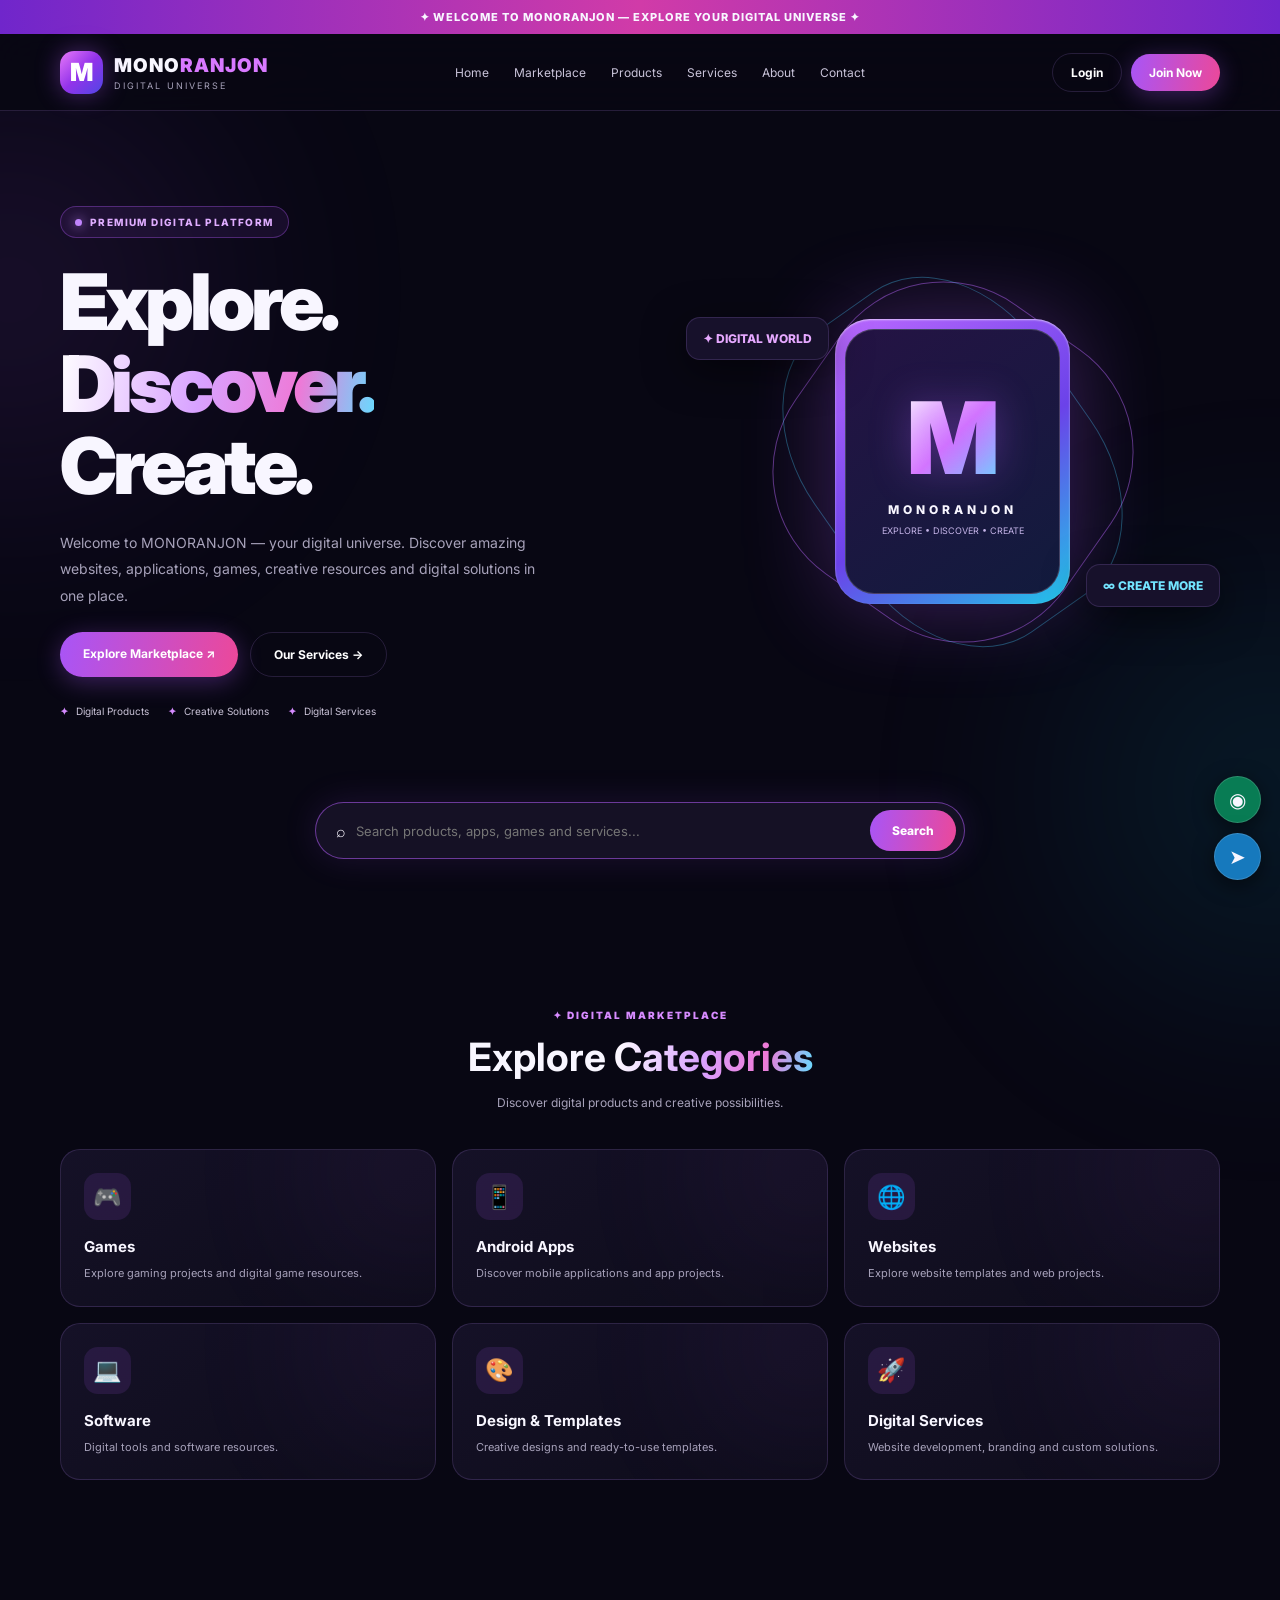
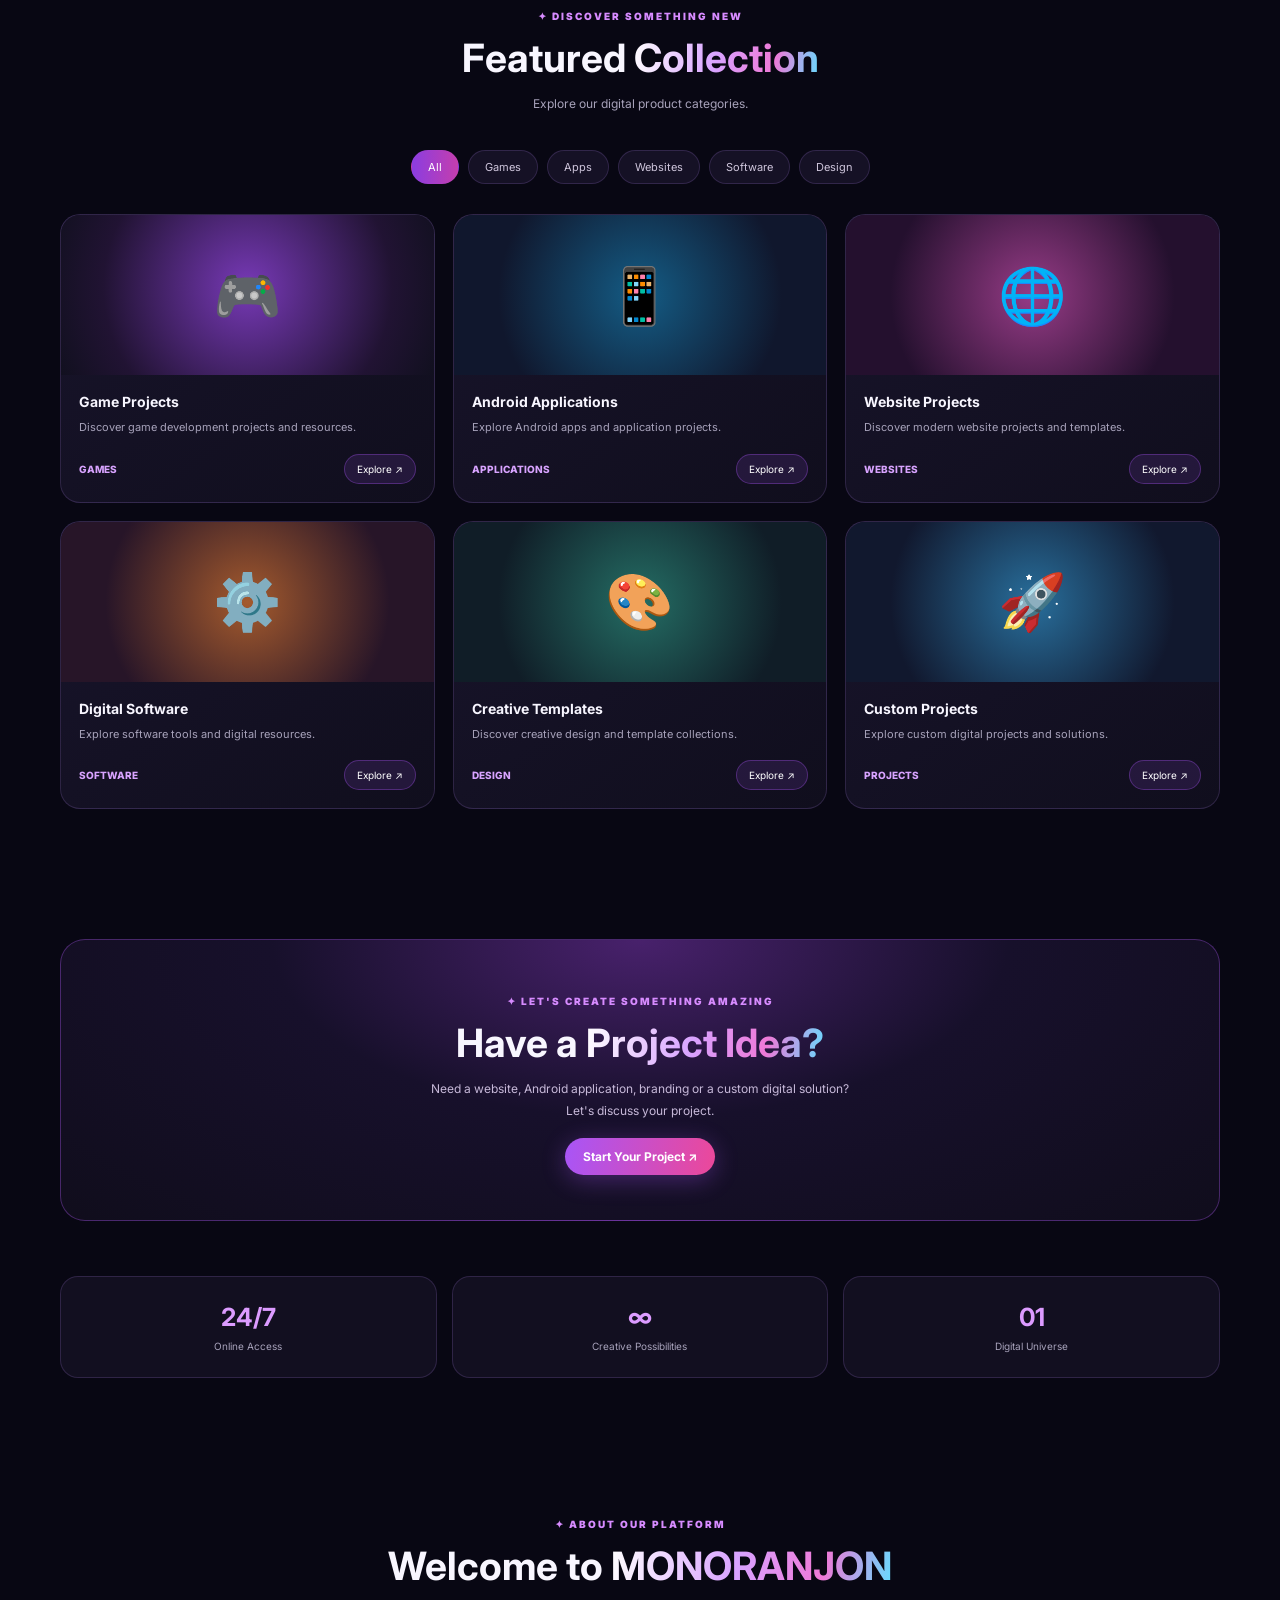
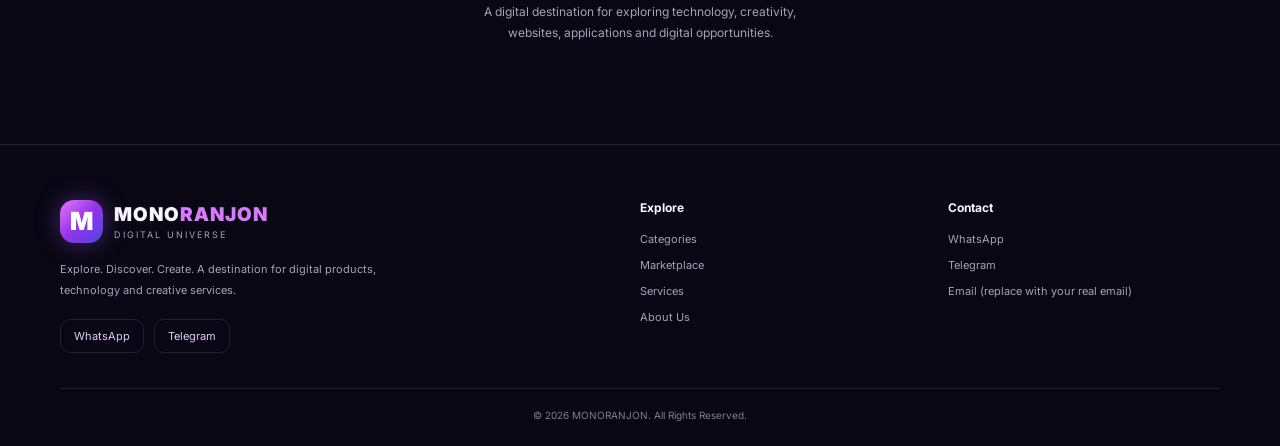
==== commit 42fe91f4: "index.html" ====
--- a/index.html
+++ b/index.html
@@ -2,312 +2,763 @@
 <html lang="en">
 <head>
 <meta charset="UTF-8">
-<meta name="viewport" content="width=device-width,initial-scale=1">
-<meta name="theme-color" content="#080514">
-<title>MONORANJON | Digital Universe</title>
-<link rel="preconnect" href="https://fonts.googleapis.com">
-<link href="https://fonts.googleapis.com/css2?family=Inter:wght@400;500;600;700;800;900&display=swap" rel="stylesheet">
-<link rel="stylesheet" href="style.css">
+<meta name="viewport" content="width=device-width, initial-scale=1.0">
+<meta name="theme-color" content="#080713">
+<meta name="description" content="MONORANJON - Explore, Discover and Create. Your premium digital marketplace.">
+<title>MONORANJON — Digital Universe</title>
+
+<style>
+@import url('https://fonts.googleapis.com/css2?family=Inter:wght@400;500;600;700;800;900&display=swap');
+
+:root{
+  --bg:#080713;
+  --panel:#100e20;
+  --panel2:#17132a;
+  --purple:#a855f7;
+  --pink:#ec4899;
+  --cyan:#55d9ff;
+  --text:#f8f6ff;
+  --muted:#a7a2ba;
+  --border:rgba(190,140,255,.17);
+}
+*{margin:0;padding:0;box-sizing:border-box}
+html{scroll-behavior:smooth}
+body{
+  font-family:Inter,Arial,sans-serif;
+  background:var(--bg);
+  color:var(--text);
+  overflow-x:hidden;
+}
+a{text-decoration:none;color:inherit}
+button,input{font:inherit}
+button{cursor:pointer}
+.container{width:min(1160px,92%);margin:auto}
+.glow{
+  position:fixed;width:380px;height:380px;
+  border-radius:50%;filter:blur(130px);
+  opacity:.13;pointer-events:none;z-index:-1;
+}
+.glow.one{background:#a855f7;top:100px;left:-180px}
+.glow.two{background:#06b6d4;right:-180px;top:600px}
+
+/* announcement */
+.announcement{
+  background:linear-gradient(90deg,#7026cb,#d13ba8,#7026cb);
+  text-align:center;padding:10px 12px;
+  font-size:11px;font-weight:800;letter-spacing:1px;
+}
+
+/* header */
+header{
+  position:sticky;top:0;z-index:100;
+  background:rgba(8,7,19,.88);
+  backdrop-filter:blur(20px);
+  border-bottom:1px solid var(--border);
+}
+.nav{
+  min-height:76px;display:flex;align-items:center;
+  justify-content:space-between;gap:20px;
+}
+.brand{display:flex;align-items:center;gap:11px}
+.logo{
+  width:43px;height:43px;border-radius:14px;
+  background:linear-gradient(135deg,#e879f9,#9333ea,#4f46e5);
+  display:grid;place-items:center;
+  box-shadow:0 0 25px #a855f766;
+  font-size:25px;font-weight:900;
+  color:white;
+  position:relative;overflow:hidden;
+}
+.logo:after{
+  content:"";position:absolute;inset:-30%;
+  background:linear-gradient(110deg,transparent,#ffffff65,transparent);
+  transform:translateX(-100%) rotate(20deg);
+  animation:shine 4s infinite;
+}
+@keyframes shine{
+  65%,100%{transform:translateX(120%) rotate(20deg)}
+}
+.brand-name{font-size:19px;font-weight:900;letter-spacing:1px}
+.brand-name span{color:#d879ff}
+.brand-tag{font-size:9px;color:var(--muted);margin-top:3px;letter-spacing:2px}
+.nav-links{display:flex;gap:25px;align-items:center}
+.nav-links a{font-size:12px;color:#c9c3d9;transition:.2s}
+.nav-links a:hover{color:#dc8bff}
+.nav-actions{display:flex;gap:9px;align-items:center}
+.btn{
+  padding:11px 18px;border:1px solid var(--border);
+  border-radius:30px;background:transparent;color:white;
+  font-size:12px;font-weight:700;transition:.25s;
+}
+.btn:hover{border-color:var(--purple);transform:translateY(-2px)}
+.btn-primary{
+  border:0;background:linear-gradient(100deg,#a855f7,#ec4899);
+  box-shadow:0 5px 25px #a855f755;
+}
+.btn-primary:hover{box-shadow:0 5px 35px #d946ef99}
+.menu-btn{display:none;background:none;border:0;color:white;font-size:25px}
+
+/* hero */
+.hero{padding:95px 0 65px;position:relative;overflow:hidden}
+.hero-grid{
+  display:grid;grid-template-columns:1.05fr .95fr;
+  align-items:center;gap:35px;
+}
+.eyebrow{
+  display:inline-flex;align-items:center;gap:8px;
+  border:1px solid #b85cff55;background:#a855f716;
+  border-radius:30px;padding:9px 14px;
+  font-size:10px;font-weight:800;letter-spacing:1.4px;
+  color:#dfadff;margin-bottom:23px;
+}
+.dot{width:7px;height:7px;border-radius:50%;background:#c084fc;box-shadow:0 0 12px #c084fc}
+.hero h1{
+  font-size:clamp(43px,6.5vw,78px);
+  font-weight:900;letter-spacing:-4px;line-height:1.05;
+}
+.gradient-text{
+  background:linear-gradient(100deg,#fff,#d8a2ff 45%,#ee79d7 75%,#65dcff);
+  background-clip:text;-webkit-background-clip:text;color:transparent;
+}
+.hero-description{
+  color:var(--muted);font-size:14px;
+  line-height:1.9;max-width:490px;margin:23px 0;
+}
+.hero-actions{display:flex;gap:12px;flex-wrap:wrap}
+.hero-actions .btn{padding:14px 23px}
+.hero-points{display:flex;gap:19px;flex-wrap:wrap;margin-top:28px}
+.hero-points span{font-size:10px;color:#c9c2d7}
+.hero-points b{color:#d58bff;margin-right:5px}
+
+/* hero visual */
+.hero-art{
+  min-height:400px;position:relative;
+  display:grid;place-items:center;
+}
+.orbit{
+  position:absolute;width:330px;height:330px;
+  border:1px solid #bb69ff77;border-radius:38%;
+  transform:rotate(35deg);animation:rotate 18s linear infinite;
+}
+.orbit.two{
+  width:275px;height:370px;border-color:#42d5ff55;
+  transform:rotate(-35deg);animation:rotate2 20s linear infinite;
+}
+@keyframes rotate{to{transform:rotate(395deg)}}
+@keyframes rotate2{to{transform:rotate(-395deg)}}
+.art-card{
+  width:235px;height:285px;border-radius:35px;
+  background:linear-gradient(145deg,#bb69ff,#6b42e9 55%,#20c7e9);
+  display:flex;align-items:center;justify-content:center;
+  position:relative;z-index:2;
+  box-shadow:0 0 90px #a855f755,inset 0 1px 2px #fff9;
+  animation:float 5s ease-in-out infinite;
+}
+.art-inner{
+  width:215px;height:265px;border-radius:29px;
+  background:linear-gradient(145deg,#241344,#121b3d);
+  display:flex;flex-direction:column;
+  align-items:center;justify-content:center;
+  border:1px solid #ffffff30;
+}
+.art-m{
+  font-size:100px;font-weight:900;line-height:1;
+  background:linear-gradient(135deg,#fff,#d879ff,#62dfff);
+  background-clip:text;-webkit-background-clip:text;color:transparent;
+  text-shadow:0 0 40px #b35cff55;
+}
+.art-caption{font-size:12px;letter-spacing:4px;font-weight:800;margin-top:14px}
+.art-sub{font-size:9px;color:#c5b4e8;margin-top:8px}
+@keyframes float{50%{transform:translateY(-15px)}}
+.float-icon{
+  position:absolute;z-index:3;padding:13px 16px;
+  background:#17112b;border:1px solid var(--border);
+  border-radius:14px;font-size:12px;font-weight:800;
+  box-shadow:0 10px 40px #0008;
+}
+.fi1{top:55px;left:0;color:#e6a8ff}
+.fi2{bottom:55px;right:0;color:#73e5ff}
+
+/* search */
+.search-wrap{max-width:650px;margin:20px auto 85px}
+.search-box{
+  display:flex;align-items:center;gap:10px;
+  padding:7px 8px 7px 20px;
+  border:1px solid #b65cff88;border-radius:50px;
+  background:#151125;box-shadow:0 0 35px #a855f722;
+}
+.search-box input{
+  flex:1;min-width:0;background:transparent;
+  border:0;outline:0;color:white;font-size:13px;
+  padding:12px 0;
+}
+.search-box button{
+  border:0;border-radius:40px;padding:13px 22px;
+  background:linear-gradient(100deg,#a855f7,#ec4899);
+  color:white;font-size:12px;font-weight:800;
+}
+
+/* section */
+section{padding:65px 0}
+.section-head{text-align:center;margin-bottom:35px}
+.section-tag{font-size:10px;color:#d78bff;font-weight:900;letter-spacing:2px}
+.section-head h2{font-size:clamp(27px,4vw,39px);margin:12px 0}
+.section-head p{font-size:12px;color:var(--muted);line-height:1.8}
+
+/* categories */
+.category-grid{
+  display:grid;grid-template-columns:repeat(3,1fr);gap:16px;
+}
+.category{
+  padding:23px;border-radius:20px;
+  border:1px solid var(--border);
+  background:linear-gradient(145deg,#151127,#0d0c19);
+  transition:.3s;position:relative;overflow:hidden;
+}
+.category:after{
+  content:"";position:absolute;width:120px;height:120px;
+  border-radius:50%;background:#a855f7;filter:blur(90px);
+  right:-40px;top:-40px;opacity:.25;
+}
+.category:hover{
+  transform:translateY(-6px);border-color:#b65cff99;
+  box-shadow:0 15px 35px #a855f71b;
+}
+.cat-icon{
+  width:47px;height:47px;border-radius:14px;
+  display:grid;place-items:center;font-size:23px;
+  background:#a855f721;margin-bottom:17px;
+}
+.category h3{font-size:15px;margin-bottom:8px}
+.category p{font-size:11px;color:var(--muted);line-height:1.7}
+
+/* products */
+.filter-row{
+  display:flex;justify-content:center;gap:9px;
+  flex-wrap:wrap;margin-bottom:30px;
+}
+.filter{
+  background:#151125;border:1px solid var(--border);
+  border-radius:25px;color:#cfc6dc;
+  padding:9px 16px;font-size:11px;
+}
+.filter.active,.filter:hover{
+  background:linear-gradient(90deg,#8b3de0,#c43eae);
+  color:white;border-color:transparent;
+}
+.product-grid{
+  display:grid;grid-template-columns:repeat(3,1fr);gap:18px;
+}
+.product{
+  background:linear-gradient(145deg,#18142b,#100e1d);
+  border:1px solid var(--border);
+  border-radius:20px;overflow:hidden;transition:.3s;
+}
+.product:hover{transform:translateY(-5px);border-color:#b45aff88}
+.product-art{
+  height:160px;display:grid;place-items:center;
+  font-size:55px;position:relative;
+  background:radial-gradient(circle at 50% 45%,#7739b6,#211333 70%,#11101f);
+}
+.product-art.blue{background:radial-gradient(circle,#145c85,#10172d 70%)}
+.product-art.pink{background:radial-gradient(circle,#963b86,#24102e 70%)}
+.product-art.orange{background:radial-gradient(circle,#a45a2d,#271528 70%)}
+.product-art.green{background:radial-gradient(circle,#246d64,#101d27 70%)}
+.product-art.cyan{background:radial-gradient(circle,#286e9b,#11182e 70%)}
+.product-info{padding:18px}
+.product-info h3{font-size:14px;margin-bottom:8px}
+.product-info p{font-size:11px;color:var(--muted);line-height:1.7}
+.product-bottom{
+  display:flex;align-items:center;justify-content:space-between;
+  margin-top:17px;
+}
+.product-bottom span{font-size:10px;color:#d8a3ff;font-weight:800}
+.explore-btn{
+  background:#a855f722;border:1px solid #a855f755;
+  color:white;border-radius:20px;padding:8px 12px;font-size:10px;
+}
+
+/* promo */
+.promo{
+  padding:55px 35px;border:1px solid #b55bff55;
+  border-radius:25px;text-align:center;
+  background:radial-gradient(ellipse at top,#48216c 0%,#17102b 45%,#100d1c 100%);
+  position:relative;overflow:hidden;
+}
+.promo h2{font-size:clamp(25px,4vw,39px);margin:12px 0}
+.promo p{font-size:12px;color:#c7b9d9;line-height:1.8;margin-bottom:23px}
+
+/* stats */
+.stats{
+  display:grid;grid-template-columns:repeat(3,1fr);
+  gap:15px;margin:55px 0 10px;
+}
+.stat{
+  text-align:center;padding:25px 10px;
+  border:1px solid var(--border);border-radius:18px;
+  background:#120f20;
+}
+.stat h3{font-size:25px;color:#dc9bff}
+.stat p{font-size:10px;color:var(--muted);margin-top:8px}
+
+/* footer */
+footer{border-top:1px solid var(--border);padding:55px 0 25px}
+.footer-grid{display:grid;grid-template-columns:2fr 1fr 1fr;gap:35px}
+.footer-about p{
+  color:var(--muted);font-size:11px;line-height:1.9;
+  max-width:350px;margin-top:16px;
+}
+.footer-col h4{font-size:12px;margin-bottom:17px}
+.footer-col a{
+  display:block;color:var(--muted);font-size:11px;
+  margin:12px 0;transition:.2s;
+}
+.footer-col a:hover{color:#dc9bff}
+.copyright{
+  margin-top:35px;padding-top:20px;
+  border-top:1px solid var(--border);
+  color:#827b93;font-size:10px;text-align:center;
+}
+.socials{display:flex;gap:10px;margin-top:18px}
+.socials a{
+  border:1px solid var(--border);padding:9px 13px;
+  border-radius:10px;font-size:11px;color:#e4c8ff;
+}
+
+/* floating contact */
+.contact-float{
+  position:fixed;right:19px;bottom:20px;z-index:90;
+  display:flex;flex-direction:column;gap:10px;
+}
+.contact-float a{
+  width:47px;height:47px;border-radius:50%;
+  display:grid;place-items:center;font-size:20px;
+  background:#151125;border:1px solid #ffffff25;
+  box-shadow:0 5px 20px #0008;
+}
+.contact-float a:first-child{background:#087c54}
+.contact-float a:last-child{background:#1679bd}
+
+/* toast */
+.toast{
+  position:fixed;left:50%;bottom:25px;
+  transform:translate(-50%,100px);
+  opacity:0;background:#201532;
+  border:1px solid #b65cff88;color:white;
+  border-radius:12px;padding:14px 20px;
+  font-size:12px;z-index:300;transition:.3s;
+}
+.toast.show{transform:translate(-50%,0);opacity:1}
+
+/* responsive */
+@media(max-width:800px){
+  .nav-links{
+    display:none;position:absolute;top:76px;left:0;right:0;
+    padding:22px;background:#100d20;
+    border-bottom:1px solid var(--border);
+    flex-direction:column;align-items:flex-start;
+  }
+  .nav-links.open{display:flex}
+  .menu-btn{display:block}
+  .nav-actions .btn{padding:9px 12px}
+  .hero{padding-top:65px}
+  .hero-grid{grid-template-columns:1fr;text-align:center}
+  .hero-description{margin-left:auto;margin-right:auto}
+  .hero-actions,.hero-points{justify-content:center}
+  .hero-art{min-height:350px}
+  .orbit{width:270px;height:270px}
+  .orbit.two{width:225px;height:310px}
+  .art-card{width:205px;height:245px}
+  .art-inner{width:187px;height:227px}
+  .art-m{font-size:85px}
+  .fi1{left:3%}.fi2{right:3%}
+  .category-grid{grid-template-columns:repeat(2,1fr)}
+  .product-grid{grid-template-columns:repeat(2,1fr)}
+}
+@media(max-width:500px){
+  .brand-name{font-size:16px}
+  .brand-tag{font-size:8px}
+  .nav{gap:8px}
+  .nav-actions{gap:5px}
+  .nav-actions .btn{font-size:10px;padding:9px 10px}
+  .hero h1{letter-spacing:-2px}
+  .hero-art{min-height:320px}
+  .category-grid{gap:10px}
+  .category{padding:16px}
+  .category h3{font-size:13px}
+  .product-grid{grid-template-columns:1fr}
+  .product-art{height:185px}
+  .stats{gap:8px}
+  .stat h3{font-size:20px}
+  .stat p{font-size:9px}
+  .footer-grid{grid-template-columns:1fr 1fr}
+  .footer-about{grid-column:1/-1}
+  .promo{padding:40px 18px}
+}
+</style>
 </head>
+
 <body>
+<div class="glow one"></div>
+<div class="glow two"></div>
 
 <div class="announcement">
-  ✨ MONORANJON — Explore • Discover • Create
+  ✦ WELCOME TO MONORANJON — EXPLORE YOUR DIGITAL UNIVERSE ✦
 </div>
 
-<header class="navbar">
-  <a class="brand" href="#home">
-    <span class="brand-logo">M</span>
-    <span><b>MONO<span>RANJON</span></b><small>Digital Innovation</small></span>
-  </a>
-
-  <button id="menuBtn" class="menu-btn">☰</button>
-
-  <nav id="navLinks">
-    <a href="#home">Home</a>
-    <a href="#marketplace">Marketplace</a>
-    <a href="#services">Services</a>
-    <a href="#security">Security</a>
-    <a href="#about">About</a>
-    <a href="#contact">Contact</a>
-  </nav>
-
-  <div class="nav-actions">
-    <button id="langBtn" class="outline-btn">বাংলা</button>
-    <button id="loginBtn" class="outline-btn">Login</button>
-    <button id="registerBtn" class="main-btn">Register</button>
-    <button id="logoutBtn" class="outline-btn hidden">Logout</button>
+<header>
+  <div class="container nav">
+    <a href="#home" class="brand">
+      <div class="logo">M</div>
+      <div>
+        <div class="brand-name">MONO<span>RANJON</span></div>
+        <div class="brand-tag">DIGITAL UNIVERSE</div>
+      </div>
+    </a>
+
+    <nav class="nav-links" id="navLinks">
+      <a href="#home">Home</a>
+      <a href="#categories">Marketplace</a>
+      <a href="#products">Products</a>
+      <a href="#services">Services</a>
+      <a href="#about">About</a>
+      <a href="#contact">Contact</a>
+    </nav>
+
+    <div class="nav-actions">
+      <button class="btn" onclick="notify('Login page will be connected with Firebase.')">Login</button>
+      <button class="btn btn-primary" onclick="notify('Registration will be connected with Firebase.')">Join Now</button>
+      <button class="menu-btn" onclick="toggleMenu()" aria-label="Open menu">☰</button>
+    </div>
   </div>
 </header>
 
 <main>
-<section id="home" class="hero">
-  <div class="hero-content">
-    <span class="eyebrow">✦ PREMIUM DIGITAL PLATFORM</span>
-    <h1 data-en="Welcome to" data-bn="স্বাগতম"></h1>
-    <h1 class="hero-title">MONORANJON</h1>
-    <h2 class="gradient-text">Explore • Discover • Create</h2>
-
-    <p data-en="Explore games, apps, websites, software and creative digital services. Turn your ideas into reality."
-       data-bn="গেম, অ্যাপ, ওয়েবসাইট, সফটওয়্যার এবং ডিজিটাল সার্ভিস আবিষ্কার করুন। আপনার আইডিয়াকে বাস্তবে রূপ দিন।">
-    </p>
-
-    <div class="hero-buttons">
-      <a href="#marketplace" class="main-btn">Explore Marketplace →</a>
-      <a href="#services" class="outline-btn">Our Services</a>
-    </div>
-
-    <div class="hero-features">
-      <span>🎮 Digital Products</span>
-      <span>🛡️ Cyber Security</span>
-      <span>💻 Developer Zone</span>
-    </div>
-  </div>
-
-  <div class="hero-visual">
-    <div class="orbit orbit-one"></div>
-    <div class="orbit orbit-two"></div>
-    <div class="hero-particle p1">✦</div>
-    <div class="hero-particle p2">◆</div>
-    <div class="hero-particle p3">✧</div>
-    <div class="portrait-box">
-      <img id="heroProfile" src="assets/profile.jpg" alt="MONORANJON">
-    </div>
-    <div class="floating-label">✦ DIGITAL CREATOR</div>
-    <div class="floating-label second-label">M • MONORANJON</div>
+<section class="hero" id="home">
+  <div class="container hero-grid">
+    <div>
+      <div class="eyebrow"><span class="dot"></span> PREMIUM DIGITAL PLATFORM</div>
+      <h1>Explore.<br><span class="gradient-text">Discover.</span><br>Create.</h1>
+      <p class="hero-description">
+        Welcome to MONORANJON — your digital universe.
+        Discover amazing websites, applications, games,
+        creative resources and digital solutions in one place.
+      </p>
+      <div class="hero-actions">
+        <a href="#categories" class="btn btn-primary">Explore Marketplace ↗</a>
+        <a href="#services" class="btn">Our Services →</a>
+      </div>
+      <div class="hero-points">
+        <span><b>✦</b> Digital Products</span>
+        <span><b>✦</b> Creative Solutions</span>
+        <span><b>✦</b> Digital Services</span>
+      </div>
+    </div>
+
+    <div class="hero-art">
+      <div class="orbit"></div>
+      <div class="orbit two"></div>
+      <div class="float-icon fi1">✦ DIGITAL WORLD</div>
+      <div class="float-icon fi2">∞ CREATE MORE</div>
+      <div class="art-card">
+        <div class="art-inner">
+          <div class="art-m">M</div>
+          <div class="art-caption">MONORANJON</div>
+          <div class="art-sub">EXPLORE • DISCOVER • CREATE</div>
+        </div>
+      </div>
+    </div>
   </div>
 </section>
 
-<section class="search-area">
-  <input id="searchInput" type="search" placeholder="Search products and services...">
-  <button class="main-btn" id="searchBtn">Search</button>
-</section>
-
-<section class="section" id="marketplace">
-  <div class="section-heading">
-    <span>✦ DIGITAL MARKETPLACE</span>
-    <h2>Explore <b class="gradient-text">Categories</b></h2>
-    <p>Discover your digital world.</p>
+<div class="container">
+  <div class="search-wrap">
+    <div class="search-box">
+      <span>⌕</span>
+      <input id="searchInput" type="search"
+        placeholder="Search products, apps, games and services..."
+        aria-label="Search marketplace">
+      <button onclick="searchProducts()">Search</button>
+    </div>
   </div>
-
-  <div class="category-grid">
-    <button class="category active" data-category="All">🎮<b>All</b></button>
-    <button class="category" data-category="Games">🕹️<b>Games</b></button>
-    <button class="category" data-category="Apps">📱<b>Apps</b></button>
-    <button class="category" data-category="Software">💿<b>Software</b></button>
-    <button class="category" data-category="Websites">🌐<b>Websites</b></button>
-    <button class="category" data-category="Design">🎨<b>Design</b></button>
-    <button class="category" data-category="Other">✨<b>Other</b></button>
-  </div>
-
-  <div class="section-heading product-heading">
-    <span>✦ TRENDING COLLECTION</span>
-    <h2>Digital <b class="gradient-text">Products</b></h2>
-  </div>
-
-  <div id="productGrid" class="product-grid">
-    <div class="loading">Loading Marketplace...</div>
+</div>
+
+<section id="categories">
+  <div class="container">
+    <div class="section-head">
+      <div class="section-tag">✦ DIGITAL MARKETPLACE</div>
+      <h2>Explore <span class="gradient-text">Categories</span></h2>
+      <p>Discover digital products and creative possibilities.</p>
+    </div>
+
+    <div class="category-grid">
+      <a class="category" href="#products" onclick="setFilter('Games')">
+        <div class="cat-icon">🎮</div>
+        <h3>Games</h3>
+        <p>Explore gaming projects and digital game resources.</p>
+      </a>
+      <a class="category" href="#products" onclick="setFilter('Apps')">
+        <div class="cat-icon">📱</div>
+        <h3>Android Apps</h3>
+        <p>Discover mobile applications and app projects.</p>
+      </a>
+      <a class="category" href="#products" onclick="setFilter('Websites')">
+        <div class="cat-icon">🌐</div>
+        <h3>Websites</h3>
+        <p>Explore website templates and web projects.</p>
+      </a>
+      <a class="category" href="#products" onclick="setFilter('Software')">
+        <div class="cat-icon">💻</div>
+        <h3>Software</h3>
+        <p>Digital tools and software resources.</p>
+      </a>
+      <a class="category" href="#products" onclick="setFilter('Design')">
+        <div class="cat-icon">🎨</div>
+        <h3>Design & Templates</h3>
+        <p>Creative designs and ready-to-use templates.</p>
+      </a>
+      <a class="category" href="#services">
+        <div class="cat-icon">🚀</div>
+        <h3>Digital Services</h3>
+        <p>Website development, branding and custom solutions.</p>
+      </a>
+    </div>
   </div>
 </section>
 
-<section class="section" id="services">
-  <div class="section-heading">
-    <span>✦ PROFESSIONAL SOLUTIONS</span>
-    <h2>Our <b class="gradient-text">Services</b></h2>
-    <p>Creative solutions for your digital ideas.</p>
-  </div>
-
-  <div class="service-grid">
-    <article class="service-card">
-      <div class="service-icon">💻</div>
-      <h3>Web Development</h3>
-      <p>Business websites, portfolios, landing pages and web applications.</p>
-      <a href="#contact">Explore →</a>
-    </article>
-    <article class="service-card">
-      <div class="service-icon">📱</div>
-      <h3>App Development</h3>
-      <p>Android app concepts, interface design and custom applications.</p>
-      <a href="#contact">Explore →</a>
-    </article>
-    <article class="service-card">
-      <div class="service-icon">🎨</div>
-      <h3>Graphics & Branding</h3>
-      <p>Logo, banner, social media graphics and brand identity.</p>
-      <a href="#contact">Explore →</a>
-    </article>
-    <article class="service-card">
-      <div class="service-icon">☁️</div>
-      <h3>Hosting & Deployment</h3>
-      <p>Website hosting setup, domain connection and deployment guidance.</p>
-      <a href="#contact">Explore →</a>
-    </article>
-    <article class="service-card">
-      <div class="service-icon">🛒</div>
-      <h3>E-commerce</h3>
-      <p>Online stores, product catalogs and digital marketplace development.</p>
-      <a href="#contact">Explore →</a>
-    </article>
-    <article class="service-card">
-      <div class="service-icon">⚙️</div>
-      <h3>Backend & API</h3>
-      <p>Database integration, authentication and custom API development.</p>
-      <a href="#contact">Explore →</a>
-    </article>
+<section id="products">
+  <div class="container">
+    <div class="section-head">
+      <div class="section-tag">✦ DISCOVER SOMETHING NEW</div>
+      <h2>Featured <span class="gradient-text">Collection</span></h2>
+      <p>Explore our digital product categories.</p>
+    </div>
+
+    <div class="filter-row">
+      <button class="filter active" onclick="setFilter('All',this)">All</button>
+      <button class="filter" onclick="setFilter('Games',this)">Games</button>
+      <button class="filter" onclick="setFilter('Apps',this)">Apps</button>
+      <button class="filter" onclick="setFilter('Websites',this)">Websites</button>
+      <button class="filter" onclick="setFilter('Software',this)">Software</button>
+      <button class="filter" onclick="setFilter('Design',this)">Design</button>
+    </div>
+
+    <div class="product-grid" id="productGrid">
+      <article class="product" data-category="Games">
+        <div class="product-art">🎮</div>
+        <div class="product-info">
+          <h3>Game Projects</h3>
+          <p>Discover game development projects and resources.</p>
+          <div class="product-bottom">
+            <span>GAMES</span>
+            <button class="explore-btn" onclick="notify('Contact us to explore game projects.')">Explore ↗</button>
+          </div>
+        </div>
+      </article>
+
+      <article class="product" data-category="Apps">
+        <div class="product-art blue">📱</div>
+        <div class="product-info">
+          <h3>Android Applications</h3>
+          <p>Explore Android apps and application projects.</p>
+          <div class="product-bottom">
+            <span>APPLICATIONS</span>
+            <button class="explore-btn" onclick="notify('Contact us to explore app projects.')">Explore ↗</button>
+          </div>
+        </div>
+      </article>
+
+      <article class="product" data-category="Websites">
+        <div class="product-art pink">🌐</div>
+        <div class="product-info">
+          <h3>Website Projects</h3>
+          <p>Discover modern website projects and templates.</p>
+          <div class="product-bottom">
+            <span>WEBSITES</span>
+            <button class="explore-btn" onclick="notify('Contact us to explore website projects.')">Explore ↗</button>
+          </div>
+        </div>
+      </article>
+
+      <article class="product" data-category="Software">
+        <div class="product-art orange">⚙️</div>
+        <div class="product-info">
+          <h3>Digital Software</h3>
+          <p>Explore software tools and digital resources.</p>
+          <div class="product-bottom">
+            <span>SOFTWARE</span>
+            <button class="explore-btn" onclick="notify('Contact us to explore software.')">Explore ↗</button>
+          </div>
+        </div>
+      </article>
+
+      <article class="product" data-category="Design">
+        <div class="product-art green">🎨</div>
+        <div class="product-info">
+          <h3>Creative Templates</h3>
+          <p>Discover creative design and template collections.</p>
+          <div class="product-bottom">
+            <span>DESIGN</span>
+            <button class="explore-btn" onclick="notify('Contact us to explore templates.')">Explore ↗</button>
+          </div>
+        </div>
+      </article>
+
+      <article class="product" data-category="Websites">
+        <div class="product-art cyan">🚀</div>
+        <div class="product-info">
+          <h3>Custom Projects</h3>
+          <p>Explore custom digital projects and solutions.</p>
+          <div class="product-bottom">
+            <span>PROJECTS</span>
+            <button class="explore-btn" onclick="notify('Contact us about a custom project.')">Explore ↗</button>
+          </div>
+        </div>
+      </article>
+    </div>
+    <p id="emptyMessage" style="display:none;text-align:center;color:#aaa;margin-top:25px;font-size:13px">No matching items found.</p>
   </div>
 </section>
 
-<section class="section security-section" id="security">
-  <div class="security-art">🛡️</div>
-  <div>
-    <span class="eyebrow">✦ STAY SAFE ONLINE</span>
-    <h2>Cyber <span class="gradient-text">Security</span></h2>
-    <p>Responsible cybersecurity education and authorized security services.</p>
-    <div class="security-list">
-      <span>✓ Website Security Review</span>
-      <span>✓ Security Awareness</span>
-      <span>✓ Authorized Vulnerability Assessment</span>
-      <span>✓ Account Protection Guidance</span>
-      <span>✓ Ethical Hacking Education</span>
-    </div>
-    <a href="#contact" class="main-btn">Learn More →</a>
+<section id="services">
+  <div class="container">
+    <div class="promo">
+      <div class="section-tag">✦ LET'S CREATE SOMETHING AMAZING</div>
+      <h2>Have a <span class="gradient-text">Project Idea?</span></h2>
+      <p>Need a website, Android application, branding or a custom digital solution?<br>Let's discuss your project.</p>
+      <a class="btn btn-primary"
+         href="https://wa.me/8801845077415?text=Hello%20MONORANJON%2C%20I%20want%20to%20discuss%20a%20project."
+         target="_blank" rel="noopener">Start Your Project ↗</a>
+    </div>
+
+    <div class="stats">
+      <div class="stat"><h3>24/7</h3><p>Online Access</p></div>
+      <div class="stat"><h3>∞</h3><p>Creative Possibilities</p></div>
+      <div class="stat"><h3>01</h3><p>Digital Universe</p></div>
+    </div>
   </div>
 </section>
 
-<section class="section" id="developer">
-  <div class="section-heading">
-    <span>✦ BUILD YOUR IDEAS</span>
-    <h2>Developer <b class="gradient-text">Studio</b></h2>
-  </div>
-  <div class="developer-grid">
-    <div class="developer-card"><span>🌐</span><h3>Website Developer</h3><p>Modern websites and web apps.</p></div>
-    <div class="developer-card"><span>📲</span><h3>Android Developer</h3><p>App UI and development projects.</p></div>
-    <div class="developer-card"><span>🧩</span><h3>Software Developer</h3><p>Custom digital tools and software.</p></div>
-    <div class="developer-card"><span>🗄️</span><h3>Database Developer</h3><p>Data systems and backend solutions.</p></div>
+<section id="about">
+  <div class="container">
+    <div class="section-head">
+      <div class="section-tag">✦ ABOUT OUR PLATFORM</div>
+      <h2>Welcome to <span class="gradient-text">MONORANJON</span></h2>
+      <p>A digital destination for exploring technology, creativity,<br>
+      websites, applications and digital opportunities.</p>
+    </div>
   </div>
 </section>
-
-<section class="section banner-section">
-  <div id="mainBanner" class="banner-box">
-    <span class="eyebrow">✦ YOUR DIGITAL DESTINATION</span>
-    <h2>Dream Big. <span class="gradient-text">Build Bigger.</span></h2>
-    <p>Explore the MONORANJON digital universe.</p>
-    <a href="#marketplace" class="main-btn">Discover Now →</a>
+</main>
+
+<footer id="contact">
+  <div class="container">
+    <div class="footer-grid">
+      <div class="footer-about">
+        <a href="#home" class="brand">
+          <div class="logo">M</div>
+          <div>
+            <div class="brand-name">MONO<span>RANJON</span></div>
+            <div class="brand-tag">DIGITAL UNIVERSE</div>
+          </div>
+        </a>
+        <p>Explore. Discover. Create. A destination for digital products, technology and creative services.</p>
+        <div class="socials">
+          <a href="https://wa.me/8801845077415" target="_blank" rel="noopener">WhatsApp</a>
+          <a href="https://t.me/Monoranjonfire" target="_blank" rel="noopener">Telegram</a>
+        </div>
+      </div>
+
+      <div class="footer-col">
+        <h4>Explore</h4>
+        <a href="#categories">Categories</a>
+        <a href="#products">Marketplace</a>
+        <a href="#services">Services</a>
+        <a href="#about">About Us</a>
+      </div>
+
+      <div class="footer-col">
+        <h4>Contact</h4>
+        <a href="https://wa.me/8801845077415">WhatsApp</a>
+        <a href="https://t.me/Monoranjonfire">Telegram</a>
+        <a href="mailto:contact@monoranjon.com">Email (replace with your real email)</a>
+      </div>
+    </div>
+
+    <div class="copyright">
+      © <span id="year"></span> MONORANJON. All Rights Reserved.
+    </div>
   </div>
-</section>
-
-<section class="section about-section" id="about">
-  <div class="about-logo">M</div>
-  <div>
-    <span class="eyebrow">✦ ABOUT US</span>
-    <h2>Who is <span class="gradient-text">MONORANJON?</span></h2>
-    <p>A digital innovation platform for technology, development, creative services, digital products and responsible cybersecurity awareness.</p>
-  </div>
-</section>
-
-<section class="section" id="contact">
-  <div class="section-heading">
-    <span>✦ GET IN TOUCH</span>
-    <h2>Let's <b class="gradient-text">Connect</b></h2>
-  </div>
-  <div class="contact-grid">
-    <a class="contact-card" href="https://wa.me/8801845077415" target="_blank" rel="noopener">
-      <span>🟢</span><div><b>WhatsApp</b><small>01845077415</small></div>
-    </a>
-    <a class="contact-card" href="https://t.me/Monoranjonfire" target="_blank" rel="noopener">
-      <span>✈️</span><div><b>Telegram</b><small>@Monoranjonfire</small></div>
-    </a>
-    <div class="contact-card"><span>📘</span><div><b>Facebook</b><small>Coming Soon</small></div></div>
-    <div class="contact-card"><span>▶️</span><div><b>YouTube</b><small>Coming Soon</small></div></div>
-  </div>
-</section>
-
-<!-- ADMIN DASHBOARD -->
-<section id="adminPanel" class="section admin-section hidden">
-  <div class="section-heading">
-    <span>✦ PRIVATE CONTROL CENTER</span>
-    <h2>Admin <b class="gradient-text">Dashboard</b></h2>
-    <p>Manage products, profile photos and website banners.</p>
-  </div>
-
-  <div class="admin-box">
-    <h3>Upload Digital Product</h3>
-    <form id="productForm">
-      <input name="title" placeholder="Product name" required maxlength="100">
-      <select name="category" required>
-        <option value="Games">Games</option>
-        <option value="Apps">Apps</option>
-        <option value="Software">Software</option>
-        <option value="Websites">Websites</option>
-        <option value="Design">Design</option>
-        <option value="Other">Other</option>
-      </select>
-      <textarea name="description" placeholder="Product description" required maxlength="1000"></textarea>
-      <input name="price" placeholder="Price (e.g. Free or ৳500)" maxlength="30">
-      <label>Product Cover Image</label>
-      <input name="image" type="file" accept="image/*">
-      <label>Product File (optional)</label>
-      <input name="file" type="file">
-      <button class="main-btn" type="submit">Upload Product</button>
-      <p id="productStatus" class="status"></p>
-    </form>
-  </div>
-
-  <div class="admin-box">
-    <h3>Update Website Images</h3>
-    <form id="assetForm">
-      <select name="assetType">
-        <option value="profile">Profile Photo</option>
-        <option value="banner">Homepage Banner</option>
-        <option value="logo">Website Logo</option>
-      </select>
-      <input type="file" name="assetFile" accept="image/*" required>
-      <button class="main-btn" type="submit">Update Image</button>
-      <p id="assetStatus" class="status"></p>
-    </form>
-  </div>
-
-  <div class="admin-box">
-    <h3>Manage Published Products</h3>
-    <div id="adminProducts"></div>
-  </div>
-</section>
-
-</main>
-
-<footer>
-  <div class="footer-brand">
-    <span class="brand-logo">M</span>
-    <b>MONORANJON</b>
-    <p>Explore • Discover • Create</p>
-  </div>
-  <div class="footer-links">
-    <a href="#home">Home</a>
-    <a href="#marketplace">Marketplace</a>
-    <a href="#services">Services</a>
-    <a href="#contact">Contact</a>
-  </div>
-  <p class="copyright">© <span id="year"></span> MONORANJON. All Rights Reserved.</p>
 </footer>
 
-<div id="authModal" class="modal hidden">
-  <div class="modal-box">
-    <button id="closeModal" class="close-btn">×</button>
-    <h2 id="authTitle">Login</h2>
-    <form id="authForm">
-      <input id="authName" placeholder="Your name" class="hidden">
-      <input id="authEmail" type="email" placeholder="Email address" required>
-      <input id="authPassword" type="password" placeholder="Password (minimum 6 characters)" required minlength="6">
-      <button id="authSubmit" class="main-btn" type="submit">Login</button>
-    </form>
-    <button id="googleBtn" class="outline-btn full-btn">Continue with Google</button>
-    <button id="switchAuth" class="text-btn">Create a new account</button>
-    <p id="authStatus" class="status"></p>
-  </div>
+<div class="contact-float">
+  <a href="https://wa.me/8801845077415" target="_blank" rel="noopener" aria-label="WhatsApp">◉</a>
+  <a href="https://t.me/Monoranjonfire" target="_blank" rel="noopener" aria-label="Telegram">➤</a>
 </div>
 
-<div id="toast" class="toast"></div>
-
-<script type="module" src="app.js"></script>
+<div class="toast" id="toast"></div>
+
+<script>
+const navLinks = document.getElementById('navLinks');
+
+function toggleMenu(){
+  navLinks.classList.toggle('open');
+}
+navLinks.querySelectorAll('a').forEach(link=>{
+  link.addEventListener('click',()=>navLinks.classList.remove('open'));
+});
+
+let toastTimer;
+function notify(message){
+  const toast=document.getElementById('toast');
+  toast.textContent=message;
+  toast.classList.add('show');
+  clearTimeout(toastTimer);
+  toastTimer=setTimeout(()=>toast.classList.remove('show'),2800);
+}
+
+function setFilter(category,button){
+  const cards=document.querySelectorAll('.product');
+  const buttons=document.querySelectorAll('.filter');
+
+  cards.forEach(card=>{
+    card.style.display=
+      category==='All'||card.dataset.category===category?'':'none';
+  });
+
+  buttons.forEach(btn=>btn.classList.remove('active'));
+  if(button) button.classList.add('active');
+  else{
+    buttons.forEach(btn=>{
+      if(btn.textContent.trim()===category) btn.classList.add('active');
+    });
+  }
+
+  document.getElementById('emptyMessage').style.display=
+    [...cards].some(card=>card.style.display!=='none')?'none':'block';
+}
+
+function searchProducts(){
+  const query=document.getElementById('searchInput').value.trim().toLowerCase();
+  const cards=document.querySelectorAll('.product');
+
+  cards.forEach(card=>{
+    card.style.display=card.innerText.toLowerCase().includes(query)?'':'none';
+  });
+
+  document.querySelectorAll('.filter').forEach(btn=>btn.classList.remove('active'));
+
+  document.getElementById('emptyMessage').style.display=
+    [...cards].some(card=>card.style.display!=='none')?'none':'block';
+
+  document.getElementById('products').scrollIntoView({behavior:'smooth'});
+}
+
+document.getElementById('searchInput').addEventListener('keydown',e=>{
+  if(e.key==='Enter') searchProducts();
+});
+
+document.getElementById('year').textContent=new Date().getFullYear();
+</script>
 </body>
 </html>
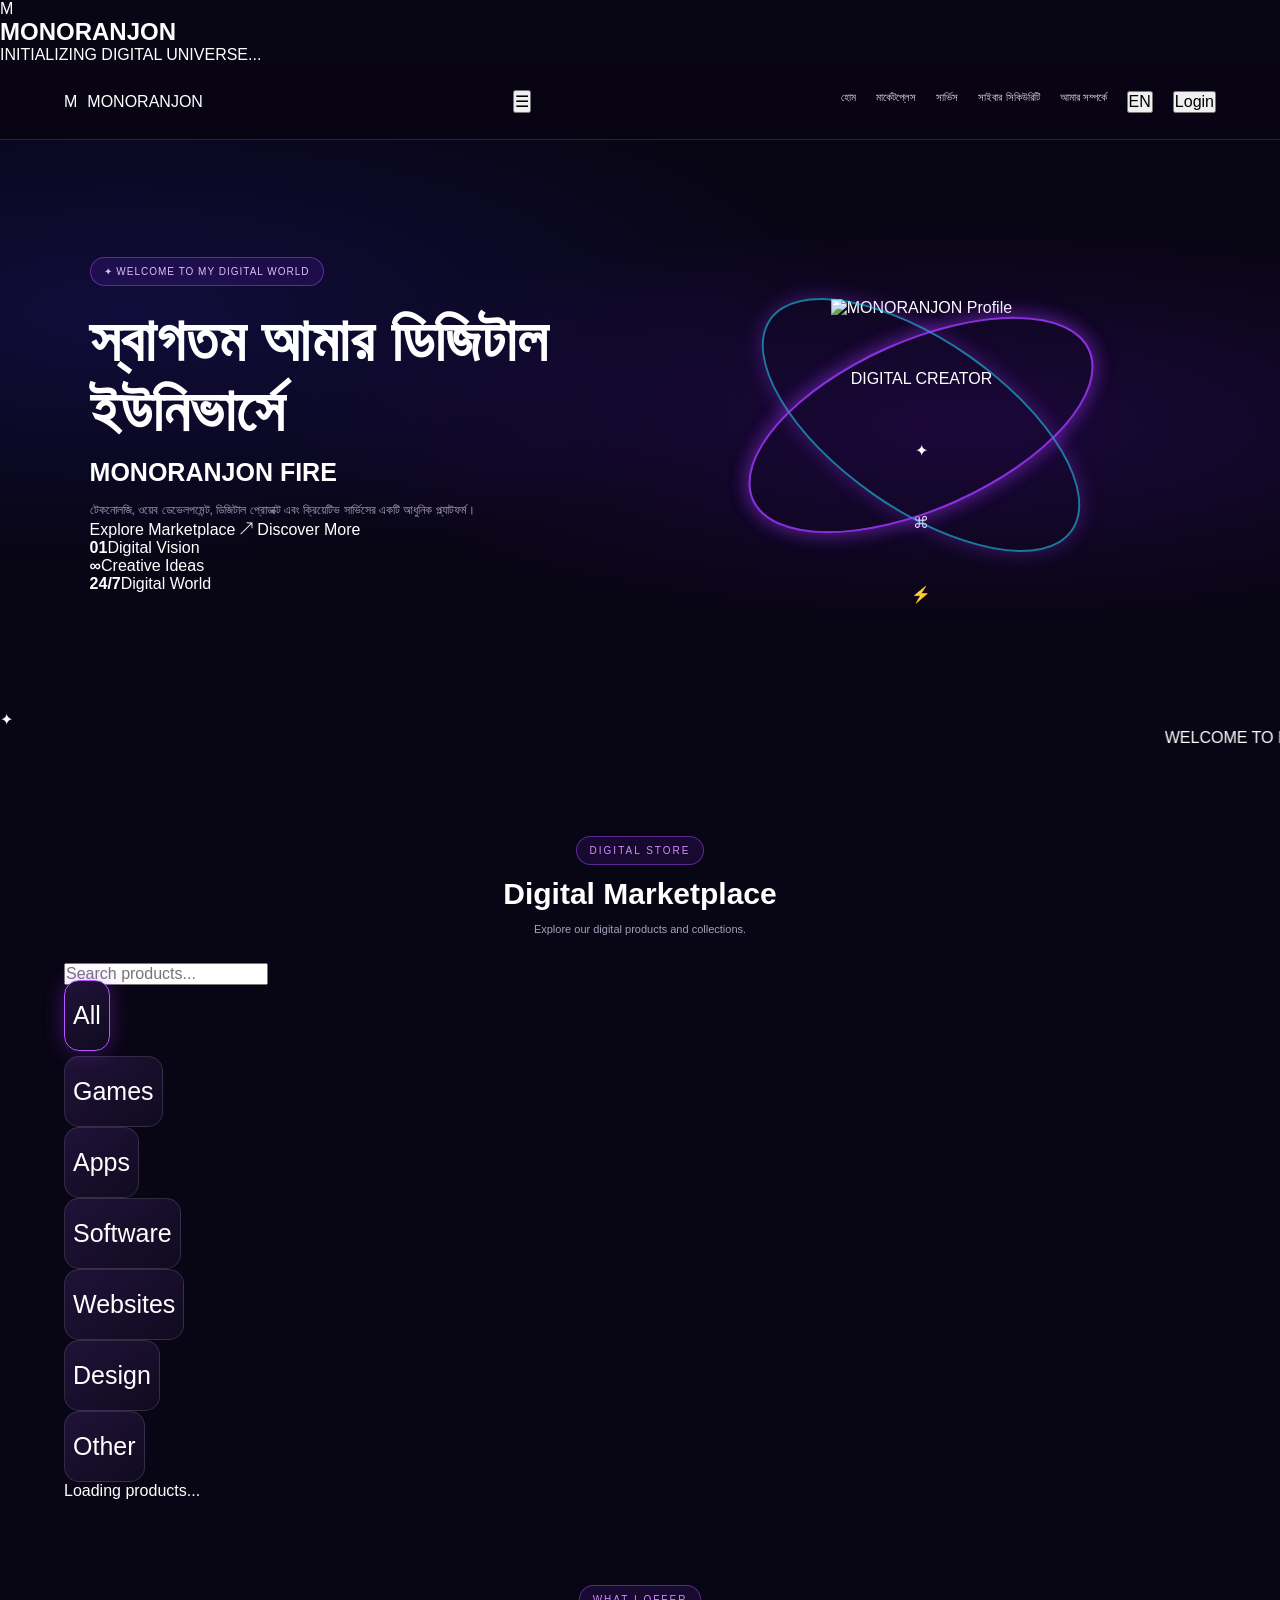
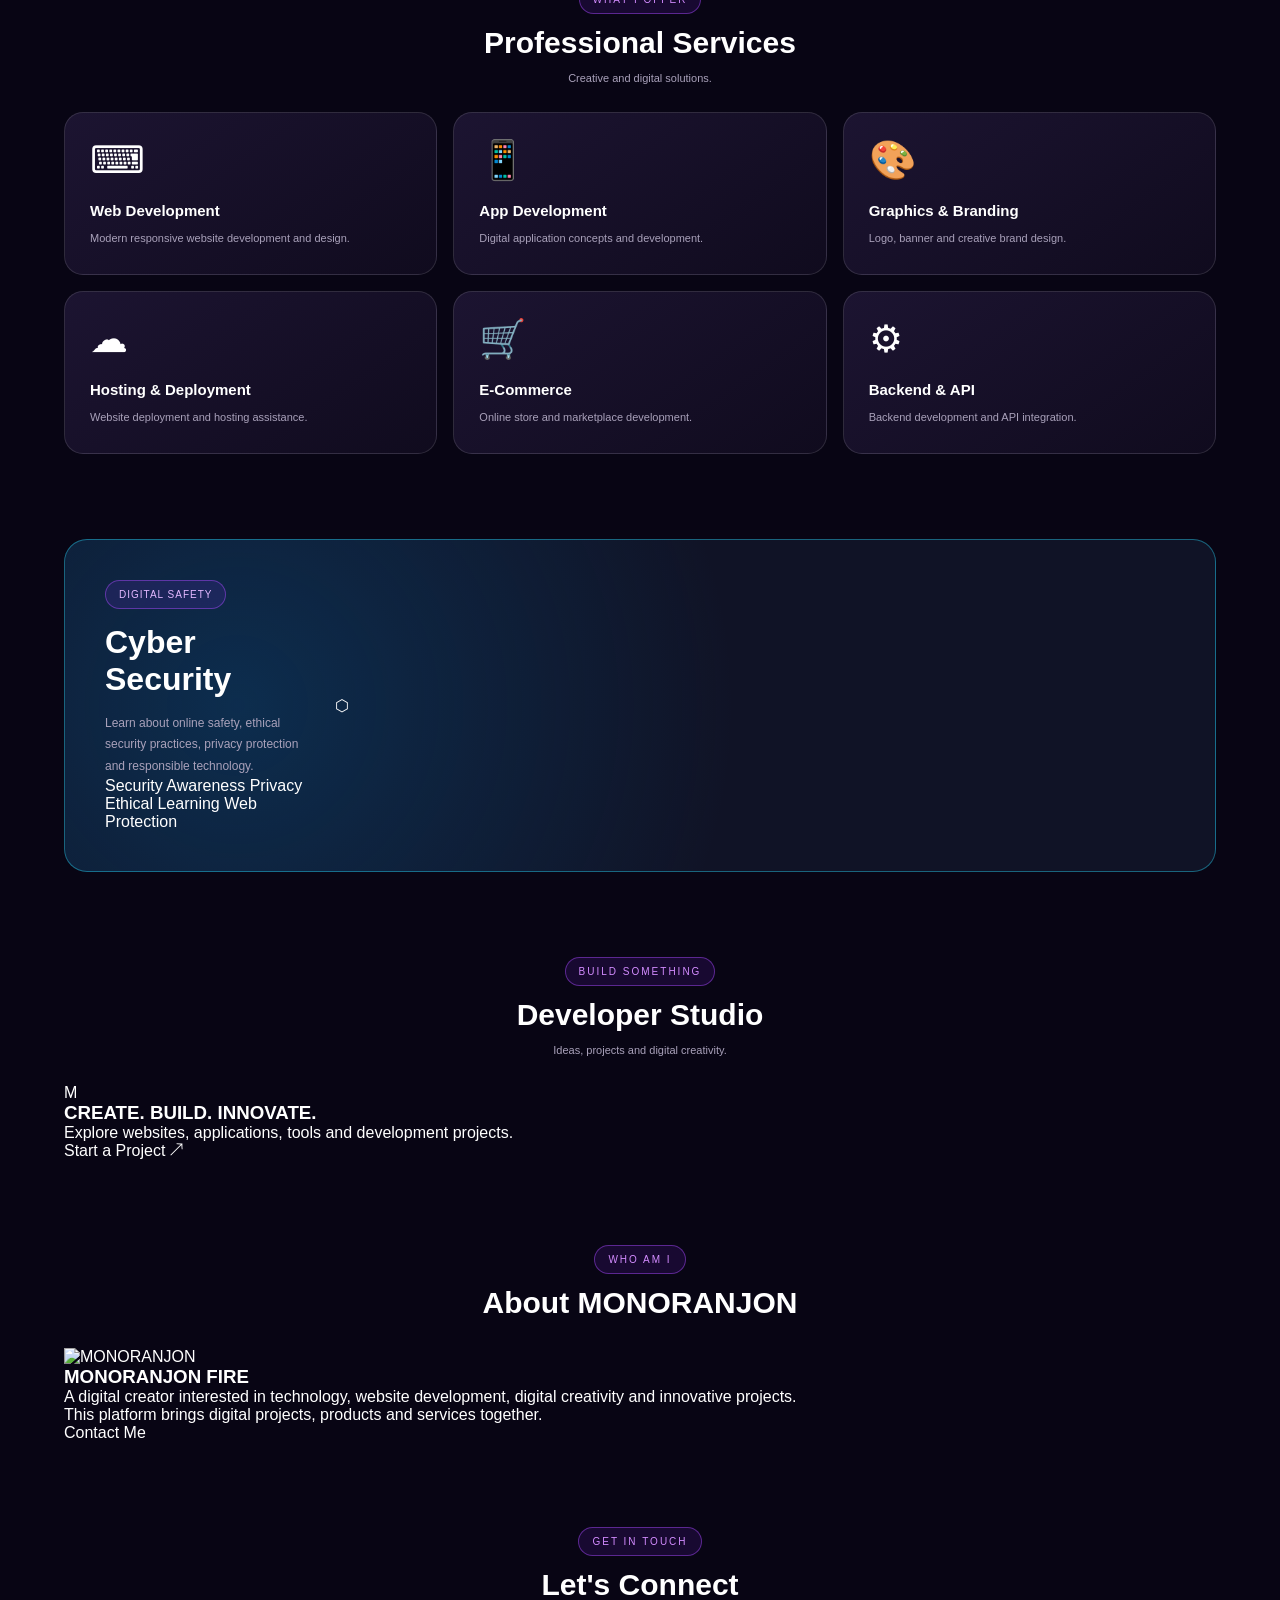
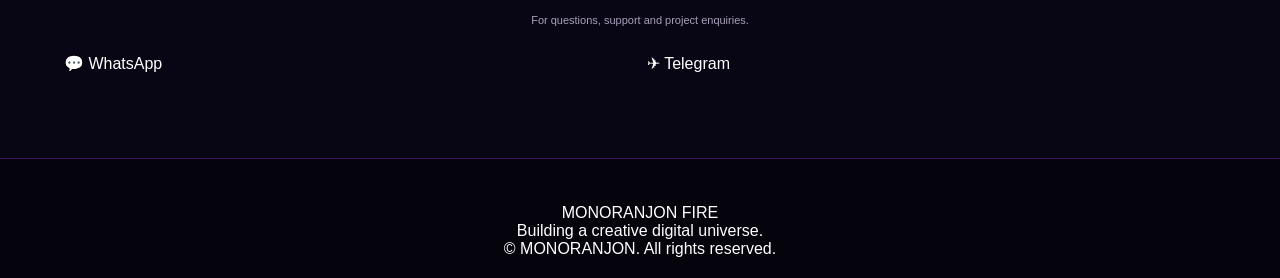
==== commit 5540e371: "index.html" ====
--- a/index.html
+++ b/index.html
@@ -1,764 +1,303 @@
 <!DOCTYPE html>
-<html lang="en">
+<html lang="bn">
 <head>
-<meta charset="UTF-8">
-<meta name="viewport" content="width=device-width, initial-scale=1.0">
-<meta name="theme-color" content="#080713">
-<meta name="description" content="MONORANJON - Explore, Discover and Create. Your premium digital marketplace.">
-<title>MONORANJON — Digital Universe</title>
-
-<style>
-@import url('https://fonts.googleapis.com/css2?family=Inter:wght@400;500;600;700;800;900&display=swap');
-
-:root{
-  --bg:#080713;
-  --panel:#100e20;
-  --panel2:#17132a;
-  --purple:#a855f7;
-  --pink:#ec4899;
-  --cyan:#55d9ff;
-  --text:#f8f6ff;
-  --muted:#a7a2ba;
-  --border:rgba(190,140,255,.17);
-}
-*{margin:0;padding:0;box-sizing:border-box}
-html{scroll-behavior:smooth}
-body{
-  font-family:Inter,Arial,sans-serif;
-  background:var(--bg);
-  color:var(--text);
-  overflow-x:hidden;
-}
-a{text-decoration:none;color:inherit}
-button,input{font:inherit}
-button{cursor:pointer}
-.container{width:min(1160px,92%);margin:auto}
-.glow{
-  position:fixed;width:380px;height:380px;
-  border-radius:50%;filter:blur(130px);
-  opacity:.13;pointer-events:none;z-index:-1;
-}
-.glow.one{background:#a855f7;top:100px;left:-180px}
-.glow.two{background:#06b6d4;right:-180px;top:600px}
-
-/* announcement */
-.announcement{
-  background:linear-gradient(90deg,#7026cb,#d13ba8,#7026cb);
-  text-align:center;padding:10px 12px;
-  font-size:11px;font-weight:800;letter-spacing:1px;
-}
-
-/* header */
-header{
-  position:sticky;top:0;z-index:100;
-  background:rgba(8,7,19,.88);
-  backdrop-filter:blur(20px);
-  border-bottom:1px solid var(--border);
-}
-.nav{
-  min-height:76px;display:flex;align-items:center;
-  justify-content:space-between;gap:20px;
-}
-.brand{display:flex;align-items:center;gap:11px}
-.logo{
-  width:43px;height:43px;border-radius:14px;
-  background:linear-gradient(135deg,#e879f9,#9333ea,#4f46e5);
-  display:grid;place-items:center;
-  box-shadow:0 0 25px #a855f766;
-  font-size:25px;font-weight:900;
-  color:white;
-  position:relative;overflow:hidden;
-}
-.logo:after{
-  content:"";position:absolute;inset:-30%;
-  background:linear-gradient(110deg,transparent,#ffffff65,transparent);
-  transform:translateX(-100%) rotate(20deg);
-  animation:shine 4s infinite;
-}
-@keyframes shine{
-  65%,100%{transform:translateX(120%) rotate(20deg)}
-}
-.brand-name{font-size:19px;font-weight:900;letter-spacing:1px}
-.brand-name span{color:#d879ff}
-.brand-tag{font-size:9px;color:var(--muted);margin-top:3px;letter-spacing:2px}
-.nav-links{display:flex;gap:25px;align-items:center}
-.nav-links a{font-size:12px;color:#c9c3d9;transition:.2s}
-.nav-links a:hover{color:#dc8bff}
-.nav-actions{display:flex;gap:9px;align-items:center}
-.btn{
-  padding:11px 18px;border:1px solid var(--border);
-  border-radius:30px;background:transparent;color:white;
-  font-size:12px;font-weight:700;transition:.25s;
-}
-.btn:hover{border-color:var(--purple);transform:translateY(-2px)}
-.btn-primary{
-  border:0;background:linear-gradient(100deg,#a855f7,#ec4899);
-  box-shadow:0 5px 25px #a855f755;
-}
-.btn-primary:hover{box-shadow:0 5px 35px #d946ef99}
-.menu-btn{display:none;background:none;border:0;color:white;font-size:25px}
-
-/* hero */
-.hero{padding:95px 0 65px;position:relative;overflow:hidden}
-.hero-grid{
-  display:grid;grid-template-columns:1.05fr .95fr;
-  align-items:center;gap:35px;
-}
-.eyebrow{
-  display:inline-flex;align-items:center;gap:8px;
-  border:1px solid #b85cff55;background:#a855f716;
-  border-radius:30px;padding:9px 14px;
-  font-size:10px;font-weight:800;letter-spacing:1.4px;
-  color:#dfadff;margin-bottom:23px;
-}
-.dot{width:7px;height:7px;border-radius:50%;background:#c084fc;box-shadow:0 0 12px #c084fc}
-.hero h1{
-  font-size:clamp(43px,6.5vw,78px);
-  font-weight:900;letter-spacing:-4px;line-height:1.05;
-}
-.gradient-text{
-  background:linear-gradient(100deg,#fff,#d8a2ff 45%,#ee79d7 75%,#65dcff);
-  background-clip:text;-webkit-background-clip:text;color:transparent;
-}
-.hero-description{
-  color:var(--muted);font-size:14px;
-  line-height:1.9;max-width:490px;margin:23px 0;
-}
-.hero-actions{display:flex;gap:12px;flex-wrap:wrap}
-.hero-actions .btn{padding:14px 23px}
-.hero-points{display:flex;gap:19px;flex-wrap:wrap;margin-top:28px}
-.hero-points span{font-size:10px;color:#c9c2d7}
-.hero-points b{color:#d58bff;margin-right:5px}
-
-/* hero visual */
-.hero-art{
-  min-height:400px;position:relative;
-  display:grid;place-items:center;
-}
-.orbit{
-  position:absolute;width:330px;height:330px;
-  border:1px solid #bb69ff77;border-radius:38%;
-  transform:rotate(35deg);animation:rotate 18s linear infinite;
-}
-.orbit.two{
-  width:275px;height:370px;border-color:#42d5ff55;
-  transform:rotate(-35deg);animation:rotate2 20s linear infinite;
-}
-@keyframes rotate{to{transform:rotate(395deg)}}
-@keyframes rotate2{to{transform:rotate(-395deg)}}
-.art-card{
-  width:235px;height:285px;border-radius:35px;
-  background:linear-gradient(145deg,#bb69ff,#6b42e9 55%,#20c7e9);
-  display:flex;align-items:center;justify-content:center;
-  position:relative;z-index:2;
-  box-shadow:0 0 90px #a855f755,inset 0 1px 2px #fff9;
-  animation:float 5s ease-in-out infinite;
-}
-.art-inner{
-  width:215px;height:265px;border-radius:29px;
-  background:linear-gradient(145deg,#241344,#121b3d);
-  display:flex;flex-direction:column;
-  align-items:center;justify-content:center;
-  border:1px solid #ffffff30;
-}
-.art-m{
-  font-size:100px;font-weight:900;line-height:1;
-  background:linear-gradient(135deg,#fff,#d879ff,#62dfff);
-  background-clip:text;-webkit-background-clip:text;color:transparent;
-  text-shadow:0 0 40px #b35cff55;
-}
-.art-caption{font-size:12px;letter-spacing:4px;font-weight:800;margin-top:14px}
-.art-sub{font-size:9px;color:#c5b4e8;margin-top:8px}
-@keyframes float{50%{transform:translateY(-15px)}}
-.float-icon{
-  position:absolute;z-index:3;padding:13px 16px;
-  background:#17112b;border:1px solid var(--border);
-  border-radius:14px;font-size:12px;font-weight:800;
-  box-shadow:0 10px 40px #0008;
-}
-.fi1{top:55px;left:0;color:#e6a8ff}
-.fi2{bottom:55px;right:0;color:#73e5ff}
-
-/* search */
-.search-wrap{max-width:650px;margin:20px auto 85px}
-.search-box{
-  display:flex;align-items:center;gap:10px;
-  padding:7px 8px 7px 20px;
-  border:1px solid #b65cff88;border-radius:50px;
-  background:#151125;box-shadow:0 0 35px #a855f722;
-}
-.search-box input{
-  flex:1;min-width:0;background:transparent;
-  border:0;outline:0;color:white;font-size:13px;
-  padding:12px 0;
-}
-.search-box button{
-  border:0;border-radius:40px;padding:13px 22px;
-  background:linear-gradient(100deg,#a855f7,#ec4899);
-  color:white;font-size:12px;font-weight:800;
-}
-
-/* section */
-section{padding:65px 0}
-.section-head{text-align:center;margin-bottom:35px}
-.section-tag{font-size:10px;color:#d78bff;font-weight:900;letter-spacing:2px}
-.section-head h2{font-size:clamp(27px,4vw,39px);margin:12px 0}
-.section-head p{font-size:12px;color:var(--muted);line-height:1.8}
-
-/* categories */
-.category-grid{
-  display:grid;grid-template-columns:repeat(3,1fr);gap:16px;
-}
-.category{
-  padding:23px;border-radius:20px;
-  border:1px solid var(--border);
-  background:linear-gradient(145deg,#151127,#0d0c19);
-  transition:.3s;position:relative;overflow:hidden;
-}
-.category:after{
-  content:"";position:absolute;width:120px;height:120px;
-  border-radius:50%;background:#a855f7;filter:blur(90px);
-  right:-40px;top:-40px;opacity:.25;
-}
-.category:hover{
-  transform:translateY(-6px);border-color:#b65cff99;
-  box-shadow:0 15px 35px #a855f71b;
-}
-.cat-icon{
-  width:47px;height:47px;border-radius:14px;
-  display:grid;place-items:center;font-size:23px;
-  background:#a855f721;margin-bottom:17px;
-}
-.category h3{font-size:15px;margin-bottom:8px}
-.category p{font-size:11px;color:var(--muted);line-height:1.7}
-
-/* products */
-.filter-row{
-  display:flex;justify-content:center;gap:9px;
-  flex-wrap:wrap;margin-bottom:30px;
-}
-.filter{
-  background:#151125;border:1px solid var(--border);
-  border-radius:25px;color:#cfc6dc;
-  padding:9px 16px;font-size:11px;
-}
-.filter.active,.filter:hover{
-  background:linear-gradient(90deg,#8b3de0,#c43eae);
-  color:white;border-color:transparent;
-}
-.product-grid{
-  display:grid;grid-template-columns:repeat(3,1fr);gap:18px;
-}
-.product{
-  background:linear-gradient(145deg,#18142b,#100e1d);
-  border:1px solid var(--border);
-  border-radius:20px;overflow:hidden;transition:.3s;
-}
-.product:hover{transform:translateY(-5px);border-color:#b45aff88}
-.product-art{
-  height:160px;display:grid;place-items:center;
-  font-size:55px;position:relative;
-  background:radial-gradient(circle at 50% 45%,#7739b6,#211333 70%,#11101f);
-}
-.product-art.blue{background:radial-gradient(circle,#145c85,#10172d 70%)}
-.product-art.pink{background:radial-gradient(circle,#963b86,#24102e 70%)}
-.product-art.orange{background:radial-gradient(circle,#a45a2d,#271528 70%)}
-.product-art.green{background:radial-gradient(circle,#246d64,#101d27 70%)}
-.product-art.cyan{background:radial-gradient(circle,#286e9b,#11182e 70%)}
-.product-info{padding:18px}
-.product-info h3{font-size:14px;margin-bottom:8px}
-.product-info p{font-size:11px;color:var(--muted);line-height:1.7}
-.product-bottom{
-  display:flex;align-items:center;justify-content:space-between;
-  margin-top:17px;
-}
-.product-bottom span{font-size:10px;color:#d8a3ff;font-weight:800}
-.explore-btn{
-  background:#a855f722;border:1px solid #a855f755;
-  color:white;border-radius:20px;padding:8px 12px;font-size:10px;
-}
-
-/* promo */
-.promo{
-  padding:55px 35px;border:1px solid #b55bff55;
-  border-radius:25px;text-align:center;
-  background:radial-gradient(ellipse at top,#48216c 0%,#17102b 45%,#100d1c 100%);
-  position:relative;overflow:hidden;
-}
-.promo h2{font-size:clamp(25px,4vw,39px);margin:12px 0}
-.promo p{font-size:12px;color:#c7b9d9;line-height:1.8;margin-bottom:23px}
-
-/* stats */
-.stats{
-  display:grid;grid-template-columns:repeat(3,1fr);
-  gap:15px;margin:55px 0 10px;
-}
-.stat{
-  text-align:center;padding:25px 10px;
-  border:1px solid var(--border);border-radius:18px;
-  background:#120f20;
-}
-.stat h3{font-size:25px;color:#dc9bff}
-.stat p{font-size:10px;color:var(--muted);margin-top:8px}
-
-/* footer */
-footer{border-top:1px solid var(--border);padding:55px 0 25px}
-.footer-grid{display:grid;grid-template-columns:2fr 1fr 1fr;gap:35px}
-.footer-about p{
-  color:var(--muted);font-size:11px;line-height:1.9;
-  max-width:350px;margin-top:16px;
-}
-.footer-col h4{font-size:12px;margin-bottom:17px}
-.footer-col a{
-  display:block;color:var(--muted);font-size:11px;
-  margin:12px 0;transition:.2s;
-}
-.footer-col a:hover{color:#dc9bff}
-.copyright{
-  margin-top:35px;padding-top:20px;
-  border-top:1px solid var(--border);
-  color:#827b93;font-size:10px;text-align:center;
-}
-.socials{display:flex;gap:10px;margin-top:18px}
-.socials a{
-  border:1px solid var(--border);padding:9px 13px;
-  border-radius:10px;font-size:11px;color:#e4c8ff;
-}
-
-/* floating contact */
-.contact-float{
-  position:fixed;right:19px;bottom:20px;z-index:90;
-  display:flex;flex-direction:column;gap:10px;
-}
-.contact-float a{
-  width:47px;height:47px;border-radius:50%;
-  display:grid;place-items:center;font-size:20px;
-  background:#151125;border:1px solid #ffffff25;
-  box-shadow:0 5px 20px #0008;
-}
-.contact-float a:first-child{background:#087c54}
-.contact-float a:last-child{background:#1679bd}
-
-/* toast */
-.toast{
-  position:fixed;left:50%;bottom:25px;
-  transform:translate(-50%,100px);
-  opacity:0;background:#201532;
-  border:1px solid #b65cff88;color:white;
-  border-radius:12px;padding:14px 20px;
-  font-size:12px;z-index:300;transition:.3s;
-}
-.toast.show{transform:translate(-50%,0);opacity:1}
-
-/* responsive */
-@media(max-width:800px){
-  .nav-links{
-    display:none;position:absolute;top:76px;left:0;right:0;
-    padding:22px;background:#100d20;
-    border-bottom:1px solid var(--border);
-    flex-direction:column;align-items:flex-start;
-  }
-  .nav-links.open{display:flex}
-  .menu-btn{display:block}
-  .nav-actions .btn{padding:9px 12px}
-  .hero{padding-top:65px}
-  .hero-grid{grid-template-columns:1fr;text-align:center}
-  .hero-description{margin-left:auto;margin-right:auto}
-  .hero-actions,.hero-points{justify-content:center}
-  .hero-art{min-height:350px}
-  .orbit{width:270px;height:270px}
-  .orbit.two{width:225px;height:310px}
-  .art-card{width:205px;height:245px}
-  .art-inner{width:187px;height:227px}
-  .art-m{font-size:85px}
-  .fi1{left:3%}.fi2{right:3%}
-  .category-grid{grid-template-columns:repeat(2,1fr)}
-  .product-grid{grid-template-columns:repeat(2,1fr)}
-}
-@media(max-width:500px){
-  .brand-name{font-size:16px}
-  .brand-tag{font-size:8px}
-  .nav{gap:8px}
-  .nav-actions{gap:5px}
-  .nav-actions .btn{font-size:10px;padding:9px 10px}
-  .hero h1{letter-spacing:-2px}
-  .hero-art{min-height:320px}
-  .category-grid{gap:10px}
-  .category{padding:16px}
-  .category h3{font-size:13px}
-  .product-grid{grid-template-columns:1fr}
-  .product-art{height:185px}
-  .stats{gap:8px}
-  .stat h3{font-size:20px}
-  .stat p{font-size:9px}
-  .footer-grid{grid-template-columns:1fr 1fr}
-  .footer-about{grid-column:1/-1}
-  .promo{padding:40px 18px}
-}
-</style>
+  <meta charset="UTF-8">
+  <meta name="viewport" content="width=device-width, initial-scale=1.0">
+  <meta name="theme-color" content="#080611">
+  <meta name="description" content="MONORANJON - Digital Marketplace, Development, Technology and Creative Services.">
+  <title>MONORANJON | Digital Universe</title>
+  <link rel="stylesheet" href="style.css">
+  <link rel="preconnect" href="https://fonts.googleapis.com">
+  <link href="https://fonts.googleapis.com/css2?family=Hind+Siliguri:wght@400;500;600;700&family=Orbitron:wght@500;600;700;800&display=swap" rel="stylesheet">
 </head>
-
 <body>
-<div class="glow one"></div>
-<div class="glow two"></div>
-
-<div class="announcement">
-  ✦ WELCOME TO MONORANJON — EXPLORE YOUR DIGITAL UNIVERSE ✦
+
+<div id="loader">
+  <div class="loader-logo">M</div>
+  <h2>MONORANJON</h2>
+  <p>INITIALIZING DIGITAL UNIVERSE...</p>
 </div>
 
-<header>
-  <div class="container nav">
-    <a href="#home" class="brand">
-      <div class="logo">M</div>
-      <div>
-        <div class="brand-name">MONO<span>RANJON</span></div>
-        <div class="brand-tag">DIGITAL UNIVERSE</div>
-      </div>
-    </a>
-
-    <nav class="nav-links" id="navLinks">
-      <a href="#home">Home</a>
-      <a href="#categories">Marketplace</a>
-      <a href="#products">Products</a>
-      <a href="#services">Services</a>
-      <a href="#about">About</a>
-      <a href="#contact">Contact</a>
-    </nav>
-
-    <div class="nav-actions">
-      <button class="btn" onclick="notify('Login page will be connected with Firebase.')">Login</button>
-      <button class="btn btn-primary" onclick="notify('Registration will be connected with Firebase.')">Join Now</button>
-      <button class="menu-btn" onclick="toggleMenu()" aria-label="Open menu">☰</button>
-    </div>
-  </div>
+<header class="navbar">
+  <a class="brand" href="#home">
+    <span class="brand-icon">M</span>
+    <span>MONORANJON</span>
+  </a>
+
+  <button class="menu-toggle" id="menuToggle">☰</button>
+
+  <nav id="navLinks">
+    <a href="#home" data-bn="হোম" data-en="Home">হোম</a>
+    <a href="#market" data-bn="মার্কেটপ্লেস" data-en="Marketplace">মার্কেটপ্লেস</a>
+    <a href="#services" data-bn="সার্ভিস" data-en="Services">সার্ভিস</a>
+    <a href="#security" data-bn="সাইবার সিকিউরিটি" data-en="Cyber Security">সাইবার সিকিউরিটি</a>
+    <a href="#about" data-bn="আমার সম্পর্কে" data-en="About">আমার সম্পর্কে</a>
+    <button id="languageBtn" class="lang-btn">EN</button>
+    <button id="loginOpen" class="nav-login">Login</button>
+  </nav>
 </header>
 
 <main>
-<section class="hero" id="home">
-  <div class="container hero-grid">
+
+<section id="home" class="hero">
+  <div class="hero-content">
+    <span class="eyebrow">✦ WELCOME TO MY DIGITAL WORLD</span>
+
+    <h1 data-bn="স্বাগতম আমার ডিজিটাল ইউনিভার্সে"
+        data-en="WELCOME TO MY DIGITAL UNIVERSE">
+      স্বাগতম আমার ডিজিটাল ইউনিভার্সে
+    </h1>
+
+    <h2>MONORANJON <span>FIRE</span></h2>
+
+    <p data-bn="টেকনোলজি, ওয়েব ডেভেলপমেন্ট, ডিজিটাল প্রোডাক্ট এবং ক্রিয়েটিভ সার্ভিসের একটি আধুনিক প্ল্যাটফর্ম।"
+       data-en="A modern platform for technology, web development, digital products and creative services.">
+      টেকনোলজি, ওয়েব ডেভেলপমেন্ট, ডিজিটাল প্রোডাক্ট এবং ক্রিয়েটিভ সার্ভিসের একটি আধুনিক প্ল্যাটফর্ম।
+    </p>
+
+    <div class="hero-actions">
+      <a href="#market" class="btn primary">Explore Marketplace ↗</a>
+      <a href="#about" class="btn outline">Discover More</a>
+    </div>
+
+    <div class="hero-stats">
+      <div><strong>01</strong><span>Digital Vision</span></div>
+      <div><strong>∞</strong><span>Creative Ideas</span></div>
+      <div><strong>24/7</strong><span>Digital World</span></div>
+    </div>
+  </div>
+
+  <div class="hero-visual">
+    <div class="orbit orbit-one"></div>
+    <div class="orbit orbit-two"></div>
+    <div class="orbit orbit-three"></div>
+    <div class="profile-glow"></div>
+    <img src="assets/profile.jpg" alt="MONORANJON Profile" class="profile-photo">
+    <div class="profile-label">
+      <span class="online-dot"></span>
+      DIGITAL CREATOR
+    </div>
+    <div class="floating-icon icon-one">✦</div>
+    <div class="floating-icon icon-two">⌘</div>
+    <div class="floating-icon icon-three">⚡</div>
+  </div>
+</section>
+
+<section class="notice">
+  <span>✦</span>
+  <marquee>WELCOME TO MONORANJON — DIGITAL PRODUCTS — DEVELOPMENT — CREATIVE SERVICES — TECHNOLOGY</marquee>
+</section>
+
+<section id="market" class="section">
+  <div class="section-heading">
+    <span class="eyebrow">DIGITAL STORE</span>
+    <h2>Digital <span>Marketplace</span></h2>
+    <p>Explore our digital products and collections.</p>
+  </div>
+
+  <div class="market-tools">
+    <input type="search" id="searchInput" placeholder="Search products...">
+    <div id="categories" class="categories">
+      <button class="category active" data-category="All">All</button>
+      <button class="category" data-category="Games">Games</button>
+      <button class="category" data-category="Apps">Apps</button>
+      <button class="category" data-category="Software">Software</button>
+      <button class="category" data-category="Websites">Websites</button>
+      <button class="category" data-category="Design">Design</button>
+      <button class="category" data-category="Other">Other</button>
+    </div>
+  </div>
+
+  <div id="productGrid" class="product-grid">
+    <div class="empty-state">Loading products...</div>
+  </div>
+</section>
+
+<section id="services" class="section alternate">
+  <div class="section-heading">
+    <span class="eyebrow">WHAT I OFFER</span>
+    <h2>Professional <span>Services</span></h2>
+    <p>Creative and digital solutions.</p>
+  </div>
+
+  <div class="service-grid">
+    <article class="service-card">
+      <div class="service-icon">⌨</div>
+      <h3>Web Development</h3>
+      <p>Modern responsive website development and design.</p>
+    </article>
+    <article class="service-card">
+      <div class="service-icon">📱</div>
+      <h3>App Development</h3>
+      <p>Digital application concepts and development.</p>
+    </article>
+    <article class="service-card">
+      <div class="service-icon">🎨</div>
+      <h3>Graphics & Branding</h3>
+      <p>Logo, banner and creative brand design.</p>
+    </article>
+    <article class="service-card">
+      <div class="service-icon">☁</div>
+      <h3>Hosting & Deployment</h3>
+      <p>Website deployment and hosting assistance.</p>
+    </article>
+    <article class="service-card">
+      <div class="service-icon">🛒</div>
+      <h3>E-Commerce</h3>
+      <p>Online store and marketplace development.</p>
+    </article>
+    <article class="service-card">
+      <div class="service-icon">⚙</div>
+      <h3>Backend & API</h3>
+      <p>Backend development and API integration.</p>
+    </article>
+  </div>
+</section>
+
+<section id="security" class="section security-section">
+  <div class="security-content">
+    <span class="eyebrow">DIGITAL SAFETY</span>
+    <h2>Cyber <span>Security</span></h2>
+    <p>Learn about online safety, ethical security practices, privacy protection and responsible technology.</p>
+    <div class="security-tags">
+      <span>Security Awareness</span>
+      <span>Privacy</span>
+      <span>Ethical Learning</span>
+      <span>Web Protection</span>
+    </div>
+  </div>
+  <div class="shield">⬡</div>
+</section>
+
+<section class="section alternate">
+  <div class="section-heading">
+    <span class="eyebrow">BUILD SOMETHING</span>
+    <h2>Developer <span>Studio</span></h2>
+    <p>Ideas, projects and digital creativity.</p>
+  </div>
+  <div class="studio-box">
+    <div class="studio-symbol">M</div>
+    <h3>CREATE. BUILD. INNOVATE.</h3>
+    <p>Explore websites, applications, tools and development projects.</p>
+    <a href="#contact" class="btn primary">Start a Project ↗</a>
+  </div>
+</section>
+
+<section id="about" class="section">
+  <div class="section-heading">
+    <span class="eyebrow">WHO AM I</span>
+    <h2>About <span>MONORANJON</span></h2>
+  </div>
+  <div class="about-box">
+    <img src="assets/profile.jpg" alt="MONORANJON">
     <div>
-      <div class="eyebrow"><span class="dot"></span> PREMIUM DIGITAL PLATFORM</div>
-      <h1>Explore.<br><span class="gradient-text">Discover.</span><br>Create.</h1>
-      <p class="hero-description">
-        Welcome to MONORANJON — your digital universe.
-        Discover amazing websites, applications, games,
-        creative resources and digital solutions in one place.
-      </p>
-      <div class="hero-actions">
-        <a href="#categories" class="btn btn-primary">Explore Marketplace ↗</a>
-        <a href="#services" class="btn">Our Services →</a>
-      </div>
-      <div class="hero-points">
-        <span><b>✦</b> Digital Products</span>
-        <span><b>✦</b> Creative Solutions</span>
-        <span><b>✦</b> Digital Services</span>
-      </div>
-    </div>
-
-    <div class="hero-art">
-      <div class="orbit"></div>
-      <div class="orbit two"></div>
-      <div class="float-icon fi1">✦ DIGITAL WORLD</div>
-      <div class="float-icon fi2">∞ CREATE MORE</div>
-      <div class="art-card">
-        <div class="art-inner">
-          <div class="art-m">M</div>
-          <div class="art-caption">MONORANJON</div>
-          <div class="art-sub">EXPLORE • DISCOVER • CREATE</div>
-        </div>
-      </div>
-    </div>
-  </div>
-</section>
-
-<div class="container">
-  <div class="search-wrap">
-    <div class="search-box">
-      <span>⌕</span>
-      <input id="searchInput" type="search"
-        placeholder="Search products, apps, games and services..."
-        aria-label="Search marketplace">
-      <button onclick="searchProducts()">Search</button>
-    </div>
+      <h3>MONORANJON FIRE</h3>
+      <p>A digital creator interested in technology, website development, digital creativity and innovative projects.</p>
+      <p>This platform brings digital projects, products and services together.</p>
+      <a href="#contact" class="btn outline">Contact Me</a>
+    </div>
+  </div>
+</section>
+
+<section id="contact" class="section alternate">
+  <div class="section-heading">
+    <span class="eyebrow">GET IN TOUCH</span>
+    <h2>Let's <span>Connect</span></h2>
+    <p>For questions, support and project enquiries.</p>
+  </div>
+  <div class="contact-grid">
+    <a href="https://wa.me/8801845077415" target="_blank" rel="noopener">💬 WhatsApp</a>
+    <a href="https://t.me/Monoranjonfire" target="_blank" rel="noopener">✈ Telegram</a>
+  </div>
+</section>
+
+<section id="account" class="section account-section hidden">
+  <div class="section-heading">
+    <span class="eyebrow">MY ACCOUNT</span>
+    <h2>User <span>Dashboard</span></h2>
+  </div>
+  <div class="dashboard-card">
+    <h3 id="userName">Welcome</h3>
+    <p id="userEmail"></p>
+    <button class="btn outline" id="logoutBtn">Logout</button>
+  </div>
+</section>
+
+<section id="admin" class="section admin-section hidden">
+  <div class="section-heading">
+    <span class="eyebrow">CONTROL CENTER</span>
+    <h2>Admin <span>Dashboard</span></h2>
+    <p>Manage your digital marketplace.</p>
+  </div>
+
+  <div class="admin-card">
+    <h3>Add New Product</h3>
+    <form id="productForm">
+      <input id="productName" placeholder="Product name" required>
+      <select id="productCategory" required>
+        <option value="Games">Games</option>
+        <option value="Apps">Apps</option>
+        <option value="Software">Software</option>
+        <option value="Websites">Websites</option>
+        <option value="Design">Design</option>
+        <option value="Other">Other</option>
+      </select>
+      <input id="productPrice" type="number" min="0" placeholder="Price (BDT)" required>
+      <textarea id="productDescription" placeholder="Product description" required></textarea>
+      <input id="productLink" type="url" placeholder="Product link (optional)">
+      <label>Product Image</label>
+      <input id="productImage" type="file" accept="image/*" required>
+      <button class="btn primary" type="submit">Publish Product</button>
+      <p id="adminMessage"></p>
+    </form>
+  </div>
+
+  <div class="admin-card">
+    <h3>Manage Products</h3>
+    <div id="adminProductList"></div>
+  </div>
+
+  <div class="admin-card">
+    <h3>Update Profile Photo</h3>
+    <input type="file" id="profileUpload" accept="image/*">
+    <button id="profileSave" class="btn primary">Update Photo</button>
+    <p id="profileMessage"></p>
+  </div>
+
+  <div class="admin-card">
+    <h3>Update Banner</h3>
+    <input type="file" id="bannerUpload" accept="image/*">
+    <button id="bannerSave" class="btn primary">Update Banner</button>
+    <p id="bannerMessage"></p>
+  </div>
+</section>
+
+</main>
+
+<footer>
+  <div class="footer-brand">MONORANJON <span>FIRE</span></div>
+  <p>Building a creative digital universe.</p>
+  <p>© <span id="year"></span> MONORANJON. All rights reserved.</p>
+</footer>
+
+<!-- AUTH MODAL -->
+<div class="modal hidden" id="authModal">
+  <div class="modal-box">
+    <button class="modal-close" id="modalClose">×</button>
+    <h2 id="authTitle">Welcome Back</h2>
+    <p>Access your MONORANJON account</p>
+    <form id="authForm">
+      <input type="text" id="authName" placeholder="Your name" class="hidden">
+      <input type="email" id="authEmail" placeholder="Email address" required>
+      <input type="password" id="authPassword" placeholder="Password (minimum 6 characters)" minlength="6" required>
+      <button type="submit" class="btn primary full" id="authSubmit">Login</button>
+    </form>
+    <button class="google-btn" id="googleLogin">Continue with Google</button>
+    <button class="switch-auth" id="switchAuth">Create an account</button>
+    <p id="authMessage"></p>
   </div>
 </div>
 
-<section id="categories">
-  <div class="container">
-    <div class="section-head">
-      <div class="section-tag">✦ DIGITAL MARKETPLACE</div>
-      <h2>Explore <span class="gradient-text">Categories</span></h2>
-      <p>Discover digital products and creative possibilities.</p>
-    </div>
-
-    <div class="category-grid">
-      <a class="category" href="#products" onclick="setFilter('Games')">
-        <div class="cat-icon">🎮</div>
-        <h3>Games</h3>
-        <p>Explore gaming projects and digital game resources.</p>
-      </a>
-      <a class="category" href="#products" onclick="setFilter('Apps')">
-        <div class="cat-icon">📱</div>
-        <h3>Android Apps</h3>
-        <p>Discover mobile applications and app projects.</p>
-      </a>
-      <a class="category" href="#products" onclick="setFilter('Websites')">
-        <div class="cat-icon">🌐</div>
-        <h3>Websites</h3>
-        <p>Explore website templates and web projects.</p>
-      </a>
-      <a class="category" href="#products" onclick="setFilter('Software')">
-        <div class="cat-icon">💻</div>
-        <h3>Software</h3>
-        <p>Digital tools and software resources.</p>
-      </a>
-      <a class="category" href="#products" onclick="setFilter('Design')">
-        <div class="cat-icon">🎨</div>
-        <h3>Design & Templates</h3>
-        <p>Creative designs and ready-to-use templates.</p>
-      </a>
-      <a class="category" href="#services">
-        <div class="cat-icon">🚀</div>
-        <h3>Digital Services</h3>
-        <p>Website development, branding and custom solutions.</p>
-      </a>
-    </div>
-  </div>
-</section>
-
-<section id="products">
-  <div class="container">
-    <div class="section-head">
-      <div class="section-tag">✦ DISCOVER SOMETHING NEW</div>
-      <h2>Featured <span class="gradient-text">Collection</span></h2>
-      <p>Explore our digital product categories.</p>
-    </div>
-
-    <div class="filter-row">
-      <button class="filter active" onclick="setFilter('All',this)">All</button>
-      <button class="filter" onclick="setFilter('Games',this)">Games</button>
-      <button class="filter" onclick="setFilter('Apps',this)">Apps</button>
-      <button class="filter" onclick="setFilter('Websites',this)">Websites</button>
-      <button class="filter" onclick="setFilter('Software',this)">Software</button>
-      <button class="filter" onclick="setFilter('Design',this)">Design</button>
-    </div>
-
-    <div class="product-grid" id="productGrid">
-      <article class="product" data-category="Games">
-        <div class="product-art">🎮</div>
-        <div class="product-info">
-          <h3>Game Projects</h3>
-          <p>Discover game development projects and resources.</p>
-          <div class="product-bottom">
-            <span>GAMES</span>
-            <button class="explore-btn" onclick="notify('Contact us to explore game projects.')">Explore ↗</button>
-          </div>
-        </div>
-      </article>
-
-      <article class="product" data-category="Apps">
-        <div class="product-art blue">📱</div>
-        <div class="product-info">
-          <h3>Android Applications</h3>
-          <p>Explore Android apps and application projects.</p>
-          <div class="product-bottom">
-            <span>APPLICATIONS</span>
-            <button class="explore-btn" onclick="notify('Contact us to explore app projects.')">Explore ↗</button>
-          </div>
-        </div>
-      </article>
-
-      <article class="product" data-category="Websites">
-        <div class="product-art pink">🌐</div>
-        <div class="product-info">
-          <h3>Website Projects</h3>
-          <p>Discover modern website projects and templates.</p>
-          <div class="product-bottom">
-            <span>WEBSITES</span>
-            <button class="explore-btn" onclick="notify('Contact us to explore website projects.')">Explore ↗</button>
-          </div>
-        </div>
-      </article>
-
-      <article class="product" data-category="Software">
-        <div class="product-art orange">⚙️</div>
-        <div class="product-info">
-          <h3>Digital Software</h3>
-          <p>Explore software tools and digital resources.</p>
-          <div class="product-bottom">
-            <span>SOFTWARE</span>
-            <button class="explore-btn" onclick="notify('Contact us to explore software.')">Explore ↗</button>
-          </div>
-        </div>
-      </article>
-
-      <article class="product" data-category="Design">
-        <div class="product-art green">🎨</div>
-        <div class="product-info">
-          <h3>Creative Templates</h3>
-          <p>Discover creative design and template collections.</p>
-          <div class="product-bottom">
-            <span>DESIGN</span>
-            <button class="explore-btn" onclick="notify('Contact us to explore templates.')">Explore ↗</button>
-          </div>
-        </div>
-      </article>
-
-      <article class="product" data-category="Websites">
-        <div class="product-art cyan">🚀</div>
-        <div class="product-info">
-          <h3>Custom Projects</h3>
-          <p>Explore custom digital projects and solutions.</p>
-          <div class="product-bottom">
-            <span>PROJECTS</span>
-            <button class="explore-btn" onclick="notify('Contact us about a custom project.')">Explore ↗</button>
-          </div>
-        </div>
-      </article>
-    </div>
-    <p id="emptyMessage" style="display:none;text-align:center;color:#aaa;margin-top:25px;font-size:13px">No matching items found.</p>
-  </div>
-</section>
-
-<section id="services">
-  <div class="container">
-    <div class="promo">
-      <div class="section-tag">✦ LET'S CREATE SOMETHING AMAZING</div>
-      <h2>Have a <span class="gradient-text">Project Idea?</span></h2>
-      <p>Need a website, Android application, branding or a custom digital solution?<br>Let's discuss your project.</p>
-      <a class="btn btn-primary"
-         href="https://wa.me/8801845077415?text=Hello%20MONORANJON%2C%20I%20want%20to%20discuss%20a%20project."
-         target="_blank" rel="noopener">Start Your Project ↗</a>
-    </div>
-
-    <div class="stats">
-      <div class="stat"><h3>24/7</h3><p>Online Access</p></div>
-      <div class="stat"><h3>∞</h3><p>Creative Possibilities</p></div>
-      <div class="stat"><h3>01</h3><p>Digital Universe</p></div>
-    </div>
-  </div>
-</section>
-
-<section id="about">
-  <div class="container">
-    <div class="section-head">
-      <div class="section-tag">✦ ABOUT OUR PLATFORM</div>
-      <h2>Welcome to <span class="gradient-text">MONORANJON</span></h2>
-      <p>A digital destination for exploring technology, creativity,<br>
-      websites, applications and digital opportunities.</p>
-    </div>
-  </div>
-</section>
-</main>
-
-<footer id="contact">
-  <div class="container">
-    <div class="footer-grid">
-      <div class="footer-about">
-        <a href="#home" class="brand">
-          <div class="logo">M</div>
-          <div>
-            <div class="brand-name">MONO<span>RANJON</span></div>
-            <div class="brand-tag">DIGITAL UNIVERSE</div>
-          </div>
-        </a>
-        <p>Explore. Discover. Create. A destination for digital products, technology and creative services.</p>
-        <div class="socials">
-          <a href="https://wa.me/8801845077415" target="_blank" rel="noopener">WhatsApp</a>
-          <a href="https://t.me/Monoranjonfire" target="_blank" rel="noopener">Telegram</a>
-        </div>
-      </div>
-
-      <div class="footer-col">
-        <h4>Explore</h4>
-        <a href="#categories">Categories</a>
-        <a href="#products">Marketplace</a>
-        <a href="#services">Services</a>
-        <a href="#about">About Us</a>
-      </div>
-
-      <div class="footer-col">
-        <h4>Contact</h4>
-        <a href="https://wa.me/8801845077415">WhatsApp</a>
-        <a href="https://t.me/Monoranjonfire">Telegram</a>
-        <a href="mailto:contact@monoranjon.com">Email (replace with your real email)</a>
-      </div>
-    </div>
-
-    <div class="copyright">
-      © <span id="year"></span> MONORANJON. All Rights Reserved.
-    </div>
-  </div>
-</footer>
-
-<div class="contact-float">
-  <a href="https://wa.me/8801845077415" target="_blank" rel="noopener" aria-label="WhatsApp">◉</a>
-  <a href="https://t.me/Monoranjonfire" target="_blank" rel="noopener" aria-label="Telegram">➤</a>
-</div>
-
-<div class="toast" id="toast"></div>
-
-<script>
-const navLinks = document.getElementById('navLinks');
-
-function toggleMenu(){
-  navLinks.classList.toggle('open');
-}
-navLinks.querySelectorAll('a').forEach(link=>{
-  link.addEventListener('click',()=>navLinks.classList.remove('open'));
-});
-
-let toastTimer;
-function notify(message){
-  const toast=document.getElementById('toast');
-  toast.textContent=message;
-  toast.classList.add('show');
-  clearTimeout(toastTimer);
-  toastTimer=setTimeout(()=>toast.classList.remove('show'),2800);
-}
-
-function setFilter(category,button){
-  const cards=document.querySelectorAll('.product');
-  const buttons=document.querySelectorAll('.filter');
-
-  cards.forEach(card=>{
-    card.style.display=
-      category==='All'||card.dataset.category===category?'':'none';
-  });
-
-  buttons.forEach(btn=>btn.classList.remove('active'));
-  if(button) button.classList.add('active');
-  else{
-    buttons.forEach(btn=>{
-      if(btn.textContent.trim()===category) btn.classList.add('active');
-    });
-  }
-
-  document.getElementById('emptyMessage').style.display=
-    [...cards].some(card=>card.style.display!=='none')?'none':'block';
-}
-
-function searchProducts(){
-  const query=document.getElementById('searchInput').value.trim().toLowerCase();
-  const cards=document.querySelectorAll('.product');
-
-  cards.forEach(card=>{
-    card.style.display=card.innerText.toLowerCase().includes(query)?'':'none';
-  });
-
-  document.querySelectorAll('.filter').forEach(btn=>btn.classList.remove('active'));
-
-  document.getElementById('emptyMessage').style.display=
-    [...cards].some(card=>card.style.display!=='none')?'none':'block';
-
-  document.getElementById('products').scrollIntoView({behavior:'smooth'});
-}
-
-document.getElementById('searchInput').addEventListener('keydown',e=>{
-  if(e.key==='Enter') searchProducts();
-});
-
-document.getElementById('year').textContent=new Date().getFullYear();
-</script>
+<script type="module" src="app.js"></script>
 </body>
 </html>
--- a/style.css
+++ b/style.css
@@ -0,0 +1,343 @@
+:root{
+ --bg:#080514;
+ --panel:#151027;
+ --purple:#9c36ff;
+ --pink:#f03ce9;
+ --cyan:#24dfff;
+ --white:#fff;
+ --muted:#a9a1ba;
+}
+*{box-sizing:border-box;margin:0;padding:0}
+html{scroll-behavior:smooth;scroll-padding-top:90px}
+body{
+ background:var(--bg);color:white;
+ font-family:Inter,Arial,sans-serif;
+ overflow-x:hidden
+}
+a{text-decoration:none;color:inherit}
+button,input,textarea,select{font:inherit}
+button{cursor:pointer}
+.hidden{display:none!important}
+.announcement{
+ text-align:center;padding:9px;
+ font-size:11px;
+ background:linear-gradient(90deg,#4b1686,#a02de2,#4b1686)
+}
+.navbar{
+ min-height:76px;padding:10px 5%;
+ display:flex;align-items:center;justify-content:space-between;
+ gap:15px;position:sticky;top:0;z-index:50;
+ background:#090515ed;backdrop-filter:blur(18px);
+ border-bottom:1px solid #ffffff20
+}
+.brand{display:flex;align-items:center;gap:10px}
+.brand-logo{
+ width:43px;height:43px;border-radius:13px;
+ display:grid;place-items:center;font-size:28px;font-weight:900;
+ background:linear-gradient(135deg,#9b32ff,#ef37e7);
+ box-shadow:0 0 25px #a536ff88;
+ transform:perspective(150px) rotateY(-12deg);
+ animation:logoFloat 4s infinite
+}
+.brand b{font-size:16px}
+.brand b span{color:#dc80ff}
+.brand small{display:block;color:#aaa;font-size:9px}
+#navLinks{display:flex;gap:20px}
+#navLinks a{font-size:11px;color:#d8d0e5}
+#navLinks a:hover{color:#df8dff}
+.nav-actions{display:flex;gap:8px}
+.main-btn,.outline-btn{
+ border:0;border-radius:30px;padding:12px 19px;
+ font-size:11px;font-weight:800;display:inline-flex;
+ align-items:center;justify-content:center;transition:.3s
+}
+.main-btn{
+ color:white;background:linear-gradient(100deg,#842bff,#ee38e5);
+ box-shadow:0 0 20px #a333ff66
+}
+.outline-btn{
+ color:white;background:#ffffff08;border:1px solid #a94aff
+}
+.main-btn:hover,.outline-btn:hover{
+ transform:translateY(-3px);box-shadow:0 0 30px #b34cff88
+}
+.menu-btn{display:none;background:none;color:white;border:0;font-size:24px}
+.hero{
+ min-height:570px;padding:65px 7%;
+ display:grid;grid-template-columns:1fr 1fr;align-items:center;
+ gap:25px;overflow:hidden;position:relative;
+ background:
+ radial-gradient(ellipse at 75% 50%,#5010a544,transparent 50%),
+ radial-gradient(ellipse at 10% 30%,#2523a544,transparent 45%)
+}
+.eyebrow{
+ display:inline-block;padding:8px 13px;border-radius:30px;
+ color:#e3b8ff;background:#842bff20;border:1px solid #a94aff77;
+ font-size:10px;letter-spacing:1px
+}
+.hero h1{font-size:clamp(35px,5vw,60px);font-weight:900;margin-top:20px}
+.hero-title{
+ font-size:clamp(38px,5.2vw,68px)!important;
+ background:linear-gradient(90deg,#fff,#c68aff,#f53fea);
+ background-clip:text;-webkit-background-clip:text;color:transparent;
+ text-shadow:0 0 25px #b342ff55
+}
+.gradient-text{
+ background:linear-gradient(90deg,#c08aff,#f044e8,#45dfff);
+ background-clip:text;-webkit-background-clip:text;color:transparent
+}
+.hero h2{font-size:25px;margin:12px 0}
+.hero-content>p{
+ max-width:470px;color:var(--muted);font-size:12px;line-height:1.9
+}
+.hero-buttons{display:flex;gap:12px;margin-top:25px;flex-wrap:wrap}
+.hero-features{display:flex;gap:20px;margin-top:35px;flex-wrap:wrap}
+.hero-features span{font-size:10px;color:#ddd}
+.hero-visual{
+ min-height:410px;display:grid;place-items:center;position:relative;
+ perspective:1000px
+}
+.portrait-box{
+ width:270px;height:350px;padding:5px;position:relative;z-index:2;
+ border-radius:35px;
+ background:linear-gradient(135deg,#e64cff,#24dfff,#8d2dff);
+ box-shadow:0 0 40px #b12bff88;
+ animation:portraitFloat 5s ease-in-out infinite
+}
+.portrait-box:before{
+ content:"";position:absolute;inset:-16px;border:2px solid #bc58ff;
+ border-radius:45px;animation:spin 18s linear infinite
+}
+.portrait-box img{
+ width:100%;height:100%;object-fit:cover;
+ object-position:center;border-radius:31px
+}
+.orbit{
+ position:absolute;width:370px;height:170px;
+ border:2px solid #a13aff99;border-radius:50%;
+ transform:rotate(-24deg);box-shadow:0 0 20px #a13aff55
+}
+.orbit-two{transform:rotate(35deg);border-color:#25dfff88}
+.hero-particle{
+ position:absolute;z-index:3;color:#65eaff;
+ font-size:34px;animation:particleFloat 4s infinite
+}
+.p1{top:25px;left:15%}.p2{right:8%;top:30%}
+.p3{bottom:20px;left:15%}
+.floating-label{
+ position:absolute;z-index:4;right:0;top:15%;
+ padding:12px;border:1px solid #a94aff;border-radius:13px;
+ background:#160c2b;color:#e9caff;font-size:10px;
+ animation:portraitFloat 4s infinite
+}
+.second-label{top:auto;right:auto;left:0;bottom:13%;animation-delay:1s}
+.search-area{
+ width:min(650px,90%);margin:-15px auto 35px;position:relative;z-index:4;
+ display:flex;gap:10px;padding:9px;border-radius:40px;
+ background:#151027;border:1px solid #9d45ff;
+ box-shadow:0 0 30px #9d45ff44
+}
+.search-area input{
+ flex:1;min-width:0;background:transparent;border:0;outline:0;
+ color:white;padding:10px 15px;font-size:12px
+}
+.section{width:90%;max-width:1250px;margin:85px auto}
+.section-heading{text-align:center;margin-bottom:28px}
+.section-heading>span{font-size:10px;color:#d38cff;letter-spacing:2px}
+.section-heading h2{font-size:30px;margin:12px 0}
+.section-heading p{font-size:11px;color:var(--muted)}
+.category-grid{
+ display:grid;grid-template-columns:repeat(7,1fr);gap:12px
+}
+.category{
+ padding:20px 8px;border-radius:15px;color:white;
+ border:1px solid #ffffff20;background:linear-gradient(145deg,#201238,#100b20);
+ font-size:25px;display:flex;align-items:center;gap:9px;
+ flex-direction:column;transition:.3s
+}
+.category b{font-size:11px}
+.category:hover,.category.active{
+ border-color:#bc54ff;box-shadow:0 0 22px #a63cff55;
+ transform:translateY(-5px)
+}
+.product-heading{margin-top:65px}
+.product-grid{
+ display:grid;grid-template-columns:repeat(4,1fr);gap:16px
+}
+.product-card{
+ background:linear-gradient(145deg,#1b1430,#100c1e);
+ border:1px solid #ffffff20;border-radius:17px;overflow:hidden;
+ transition:.3s
+}
+.product-card:hover{
+ transform:translateY(-7px);border-color:#b54cff;
+ box-shadow:0 12px 35px #0008
+}
+.product-image{
+ height:170px;display:grid;place-items:center;
+ background:radial-gradient(circle,#54238a,#151027);
+ font-size:50px;overflow:hidden
+}
+.product-image img{width:100%;height:100%;object-fit:cover}
+.product-info{padding:16px}
+.product-info h3{font-size:14px;margin-bottom:8px}
+.product-info p{font-size:10px;color:var(--muted);line-height:1.7}
+.product-meta{display:flex;justify-content:space-between;gap:8px;margin-top:15px;align-items:center}
+.product-price{font-size:12px;color:#e49cff;font-weight:800}
+.product-info a{font-size:10px;color:#fff}
+.empty{grid-column:1/-1;text-align:center;color:var(--muted);padding:35px}
+.service-grid{
+ display:grid;grid-template-columns:repeat(3,1fr);gap:16px
+}
+.service-card,.developer-card{
+ padding:25px;border-radius:19px;
+ border:1px solid #ffffff20;
+ background:linear-gradient(145deg,#1c1431,#100b1e);
+ transition:.35s;position:relative;overflow:hidden
+}
+.service-card:hover,.developer-card:hover{
+ transform:translateY(-7px);
+ border-color:#ac4aff;box-shadow:0 10px 35px #8b2bff33
+}
+.service-icon{font-size:38px;margin-bottom:20px;display:block}
+.service-card h3,.developer-card h3{font-size:15px;margin-bottom:10px}
+.service-card p,.developer-card p{
+ font-size:11px;color:var(--muted);line-height:1.8
+}
+.service-card a{display:inline-block;margin-top:17px;font-size:11px;color:#dc9aff}
+.security-section{
+ padding:40px;display:grid;grid-template-columns:200px 1fr;
+ align-items:center;gap:30px;border:1px solid #27dfff66;
+ border-radius:23px;
+ background:radial-gradient(circle at 15%,#07548a66,transparent 50%),#101326
+}
+.security-art{
+ font-size:110px;text-align:center;
+ filter:drop-shadow(0 0 25px #26dfff);
+ animation:portraitFloat 4s infinite
+}
+.security-section h2{font-size:32px;margin:15px 0}
+.security-section p{font-size:12px;color:var(--muted);line-height:1.8}
+.security-list{display:grid;grid-template-columns:1fr 1fr;gap:12px;margin:20px 0}
+.security-list span{font-size:11px;color:#c8faff}
+.developer-grid{display:grid;grid-template-columns:repeat(4,1fr);gap:15px}
+.developer-card span{font-size:34px;display:block;margin-bottom:15px}
+.banner-box{
+ text-align:center;padding:60px 25px;border-radius:23px;
+ border:1px solid #a946ff;
+ background:radial-gradient(circle at 50% 0%,#7429a866,transparent 65%),#120b25;
+ box-shadow:0 0 30px #a13aff22
+}
+.banner-box h2{font-size:35px;margin:18px 0}
+.banner-box p{font-size:12px;color:var(--muted);margin-bottom:25px}
+.about-section{
+ display:grid;grid-template-columns:160px 1fr;gap:25px;align-items:center;
+ padding:35px;border:1px solid #a84aff66;border-radius:22px;
+ background:#171027
+}
+.about-logo{
+ width:130px;height:130px;border-radius:30px;display:grid;
+ place-items:center;font-size:90px;font-weight:900;
+ background:linear-gradient(135deg,#8c2cff,#ef39e6);
+ box-shadow:0 0 35px #a13aff66;animation:logoFloat 4s infinite
+}
+.about-section h2{font-size:28px;margin:13px 0}
+.about-section p{font-size:12px;line-height:1.9;color:var(--muted)}
+.contact-grid{display:grid;grid-template-columns:repeat(2,1fr);gap:14px}
+.contact-card{
+ display:flex;align-items:center;gap:15px;padding:20px;
+ background:#171027;border:1px solid #ffffff20;border-radius:15px
+}
+.contact-card:hover{border-color:#ad4bff}
+.contact-card>span{font-size:28px}
+.contact-card b{display:block;font-size:13px}
+.contact-card small{font-size:10px;color:var(--muted)}
+footer{
+ padding:45px 5% 20px;text-align:center;
+ background:#05030b;border-top:1px solid #9e3bff55
+}
+.footer-brand .brand-logo{margin:0 auto 12px}
+.footer-links{display:flex;justify-content:center;gap:20px;margin:25px 0}
+.footer-links a{font-size:11px;color:#bbb}
+.copyright{font-size:10px;color:#888}
+.modal{
+ position:fixed;inset:0;z-index:200;background:#000b;
+ display:grid;place-items:center;padding:15px
+}
+.modal-box{
+ width:min(400px,100%);padding:30px;border-radius:20px;
+ border:1px solid #a74aff;background:#151027;position:relative
+}
+.modal-box h2{margin-bottom:20px}
+.modal-box input,.admin-box input,.admin-box textarea,.admin-box select{
+ width:100%;padding:13px;margin:7px 0;border-radius:10px;
+ color:white;background:#0b0816;border:1px solid #51406c;outline:none
+}
+.modal-box input:focus,.admin-box input:focus{border-color:#b34cff}
+.modal-box .main-btn{width:100%;margin:10px 0}
+.close-btn{position:absolute;right:17px;top:12px;background:none;border:0;color:white;font-size:25px}
+.full-btn{width:100%;margin:7px 0}
+.text-btn{background:none;border:0;color:#d99aff;margin-top:15px;font-size:11px}
+.status{font-size:11px;color:#8df4c6;margin-top:10px;overflow-wrap:anywhere}
+.toast{
+ position:fixed;bottom:20px;left:50%;transform:translateX(-50%);
+ background:#211436;border:1px solid #a74aff;padding:12px 20px;
+ border-radius:12px;z-index:300;font-size:11px;display:none
+}
+.admin-section{border:1px solid #a64aff;padding:25px;border-radius:20px;background:#110b20}
+.admin-box{padding:22px;margin:20px 0;border-radius:15px;background:#1b1430;border:1px solid #ffffff20}
+.admin-box h3{margin-bottom:15px;font-size:16px}
+.admin-box label{display:block;font-size:11px;color:#d5b2f5;margin-top:10px}
+.admin-box textarea{min-height:90px;resize:vertical}
+.admin-product{
+ display:flex;justify-content:space-between;align-items:center;
+ gap:10px;padding:12px 0;border-bottom:1px solid #ffffff20;font-size:11px
+}
+.delete-btn{background:#a32248;color:white;border:0;padding:8px 12px;border-radius:8px;font-size:10px}
+.loading{text-align:center;grid-column:1/-1;padding:35px;color:#c99aff}
+
+@keyframes spin{to{transform:rotate(360deg)}}
+@keyframes logoFloat{0%,100%{transform:translateY(0) rotateY(-10deg)}50%{transform:translateY(-9px) rotateY(10deg)}}
+@keyframes portraitFloat{0%,100%{transform:translateY(0)}50%{transform:translateY(-13px)}}
+@keyframes particleFloat{0%,100%{transform:translateY(0) rotate(0)}50%{transform:translateY(-25px) rotate(90deg)}}
+
+@media(max-width:950px){
+ #navLinks{gap:10px}
+ #navLinks a{font-size:9px}
+ .product-grid{grid-template-columns:repeat(2,1fr)}
+ .category-grid{grid-template-columns:repeat(4,1fr)}
+ .developer-grid{grid-template-columns:repeat(2,1fr)}
+}
+@media(max-width:650px){
+ .navbar{min-height:65px;flex-wrap:wrap}
+ .menu-btn{display:block}
+ #navLinks{
+  display:none;position:absolute;top:65px;left:0;width:100%;
+  background:#110b20;padding:15px 5%;flex-direction:column
+ }
+ #navLinks.open{display:flex}
+ #navLinks a{padding:12px;border-bottom:1px solid #ffffff15;font-size:12px}
+ .nav-actions{margin-left:auto}
+ .nav-actions .outline-btn,.nav-actions .main-btn{padding:9px;font-size:9px}
+ .hero{grid-template-columns:1fr;padding:50px 6%}
+ .hero-visual{min-height:390px}
+ .portrait-box{width:235px;height:315px}
+ .orbit{width:290px;height:140px}
+ .floating-label{right:-3px}
+ .section{margin:65px auto}
+ .section-heading h2{font-size:25px}
+ .category-grid{grid-template-columns:repeat(2,1fr)}
+ .product-grid,.service-grid{grid-template-columns:1fr}
+ .developer-grid{grid-template-columns:1fr 1fr}
+ .security-section{grid-template-columns:1fr;padding:25px}
+ .security-art{font-size:75px}
+ .security-list{grid-template-columns:1fr}
+ .banner-box h2{font-size:27px}
+ .about-section{grid-template-columns:1fr;text-align:center}
+ .about-logo{margin:auto}
+ .contact-grid{grid-template-columns:1fr}
+ .footer-links{flex-wrap:wrap}
+}
+@media(prefers-reduced-motion:reduce){
+ *,*:before,*:after{animation:none!important;scroll-behavior:auto!important}
+}
